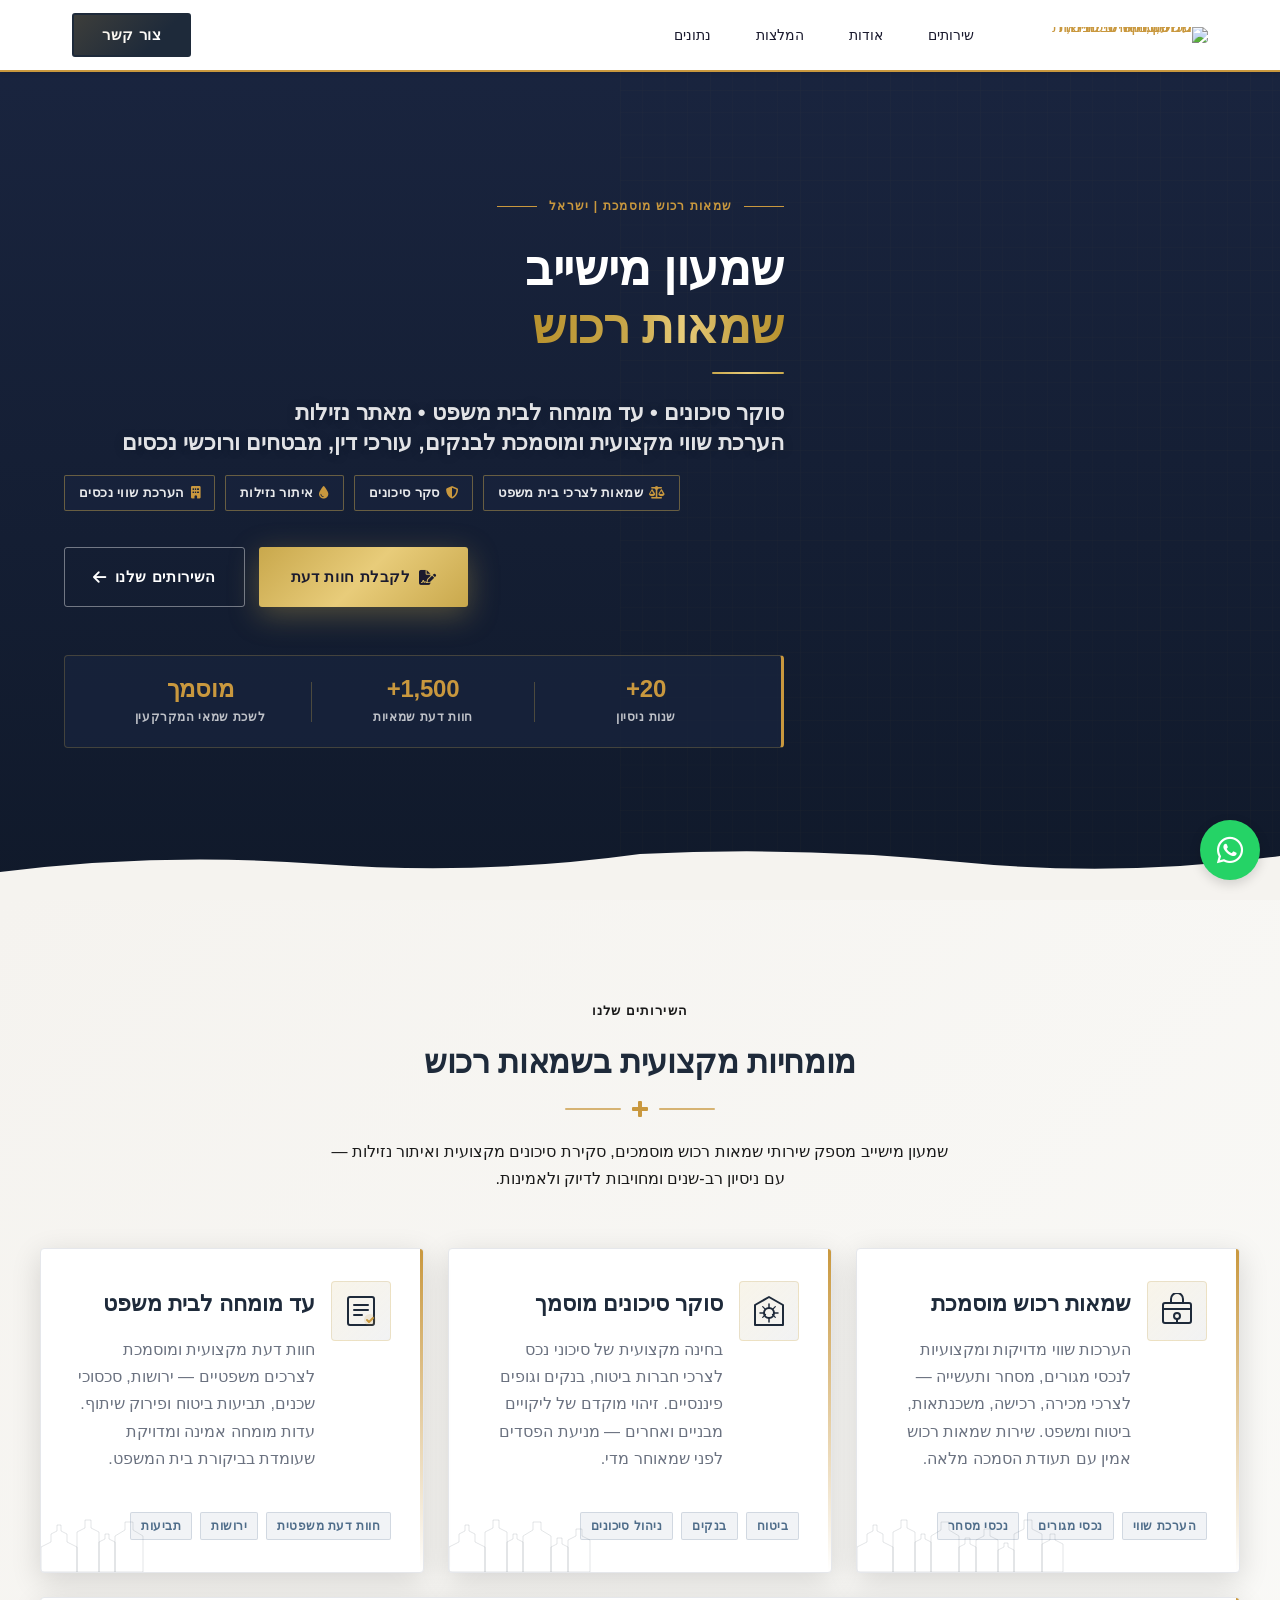
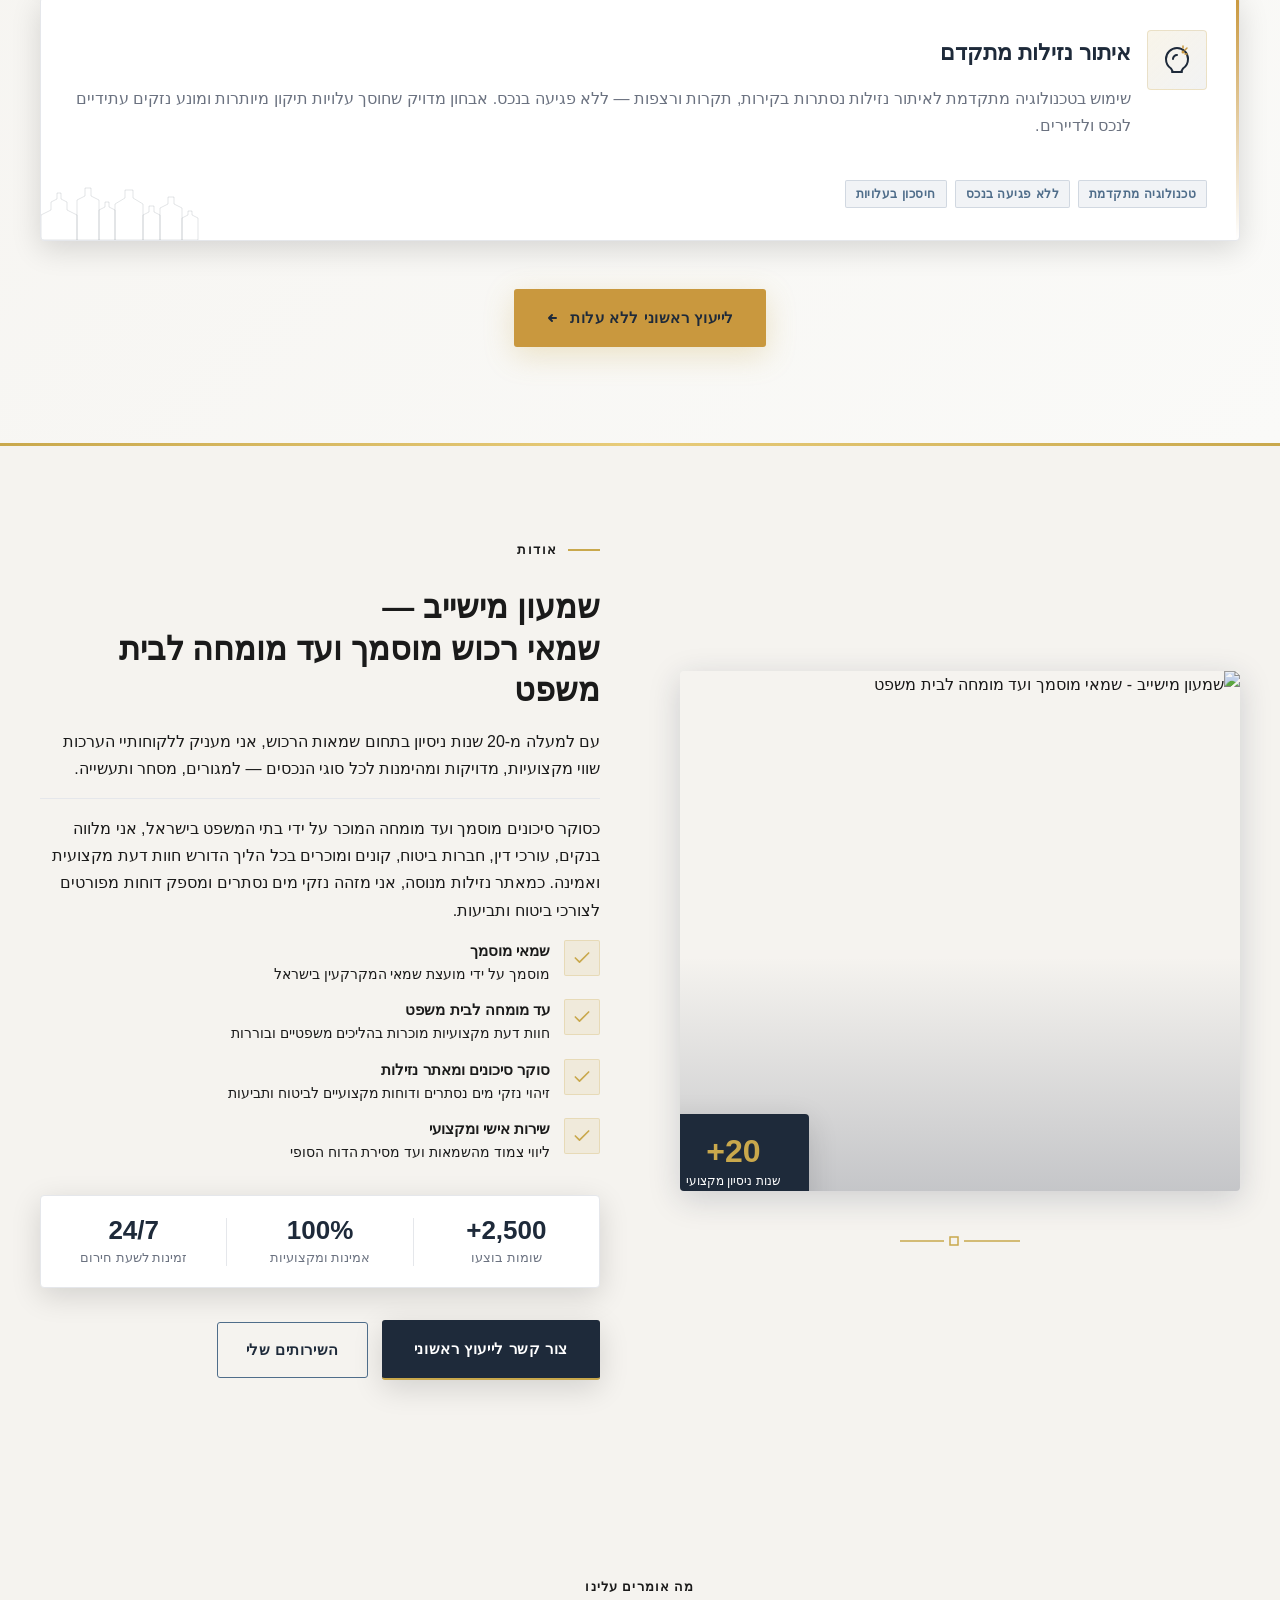
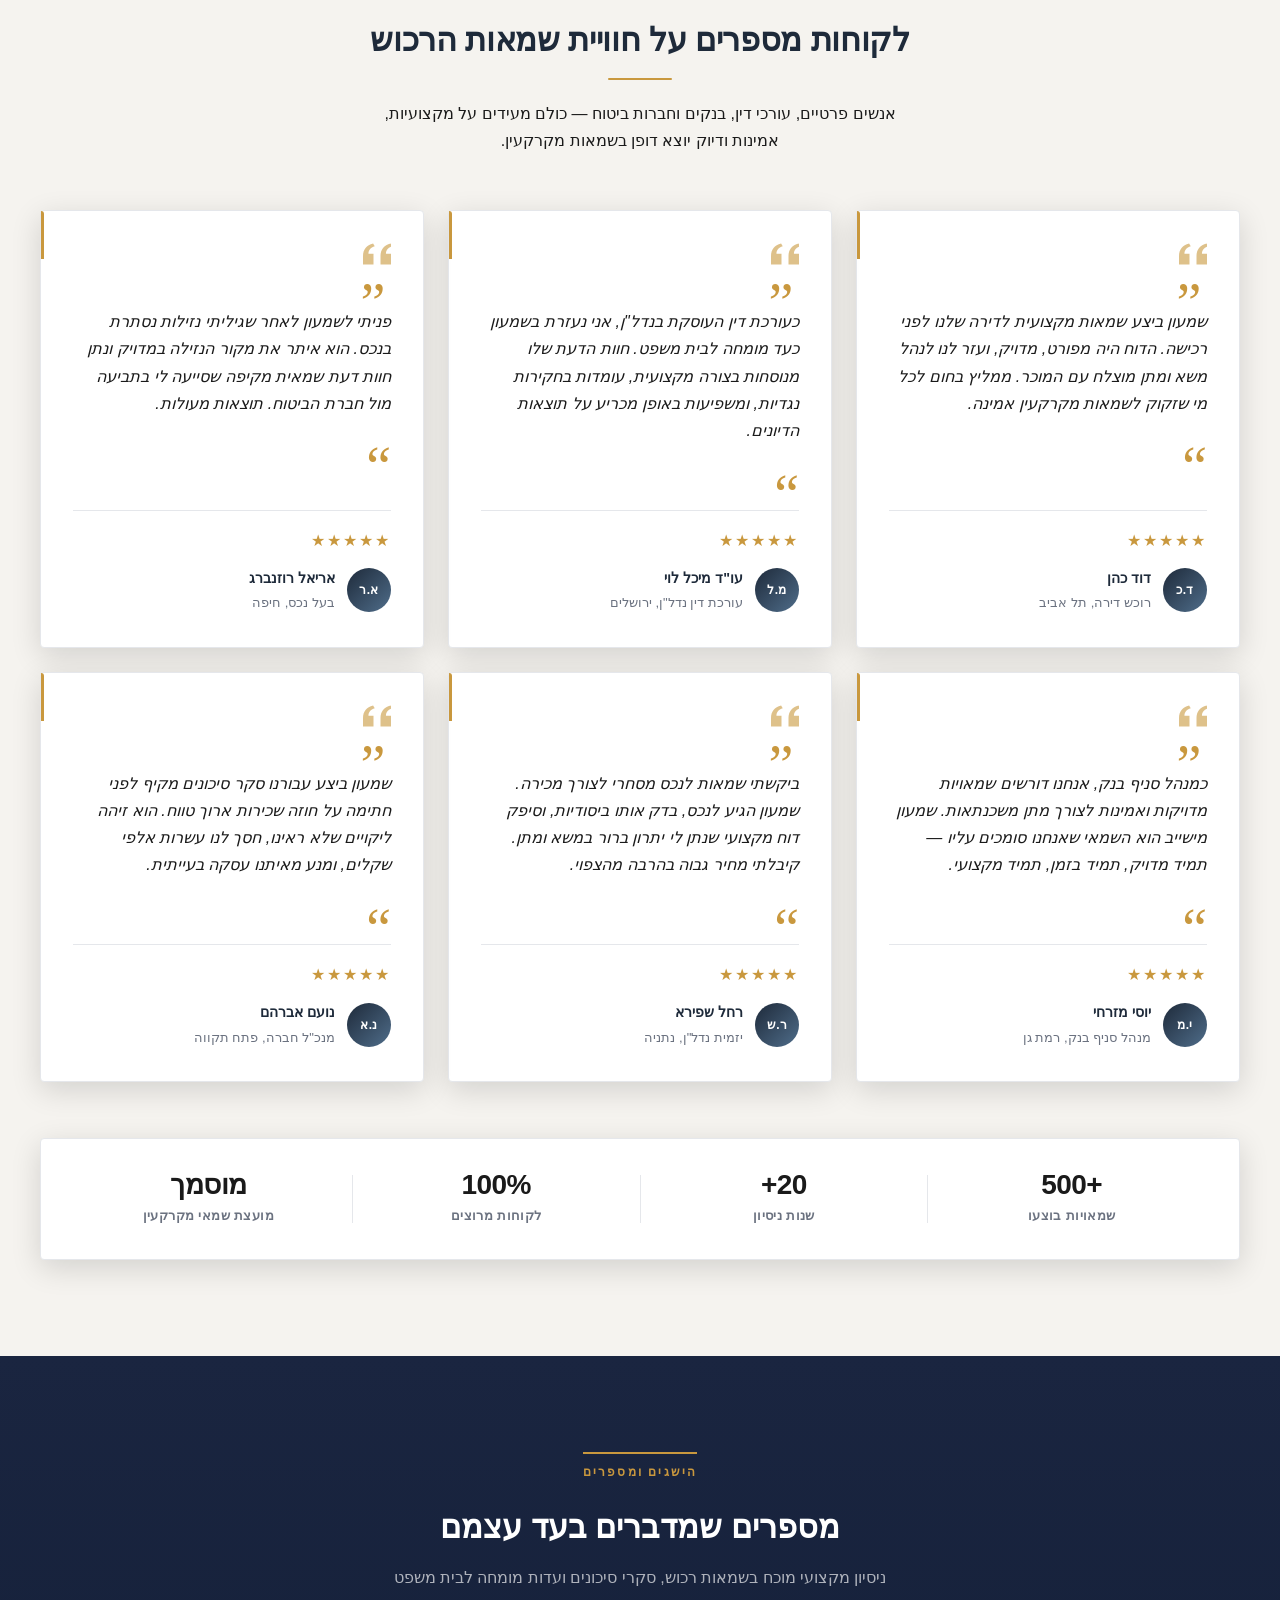
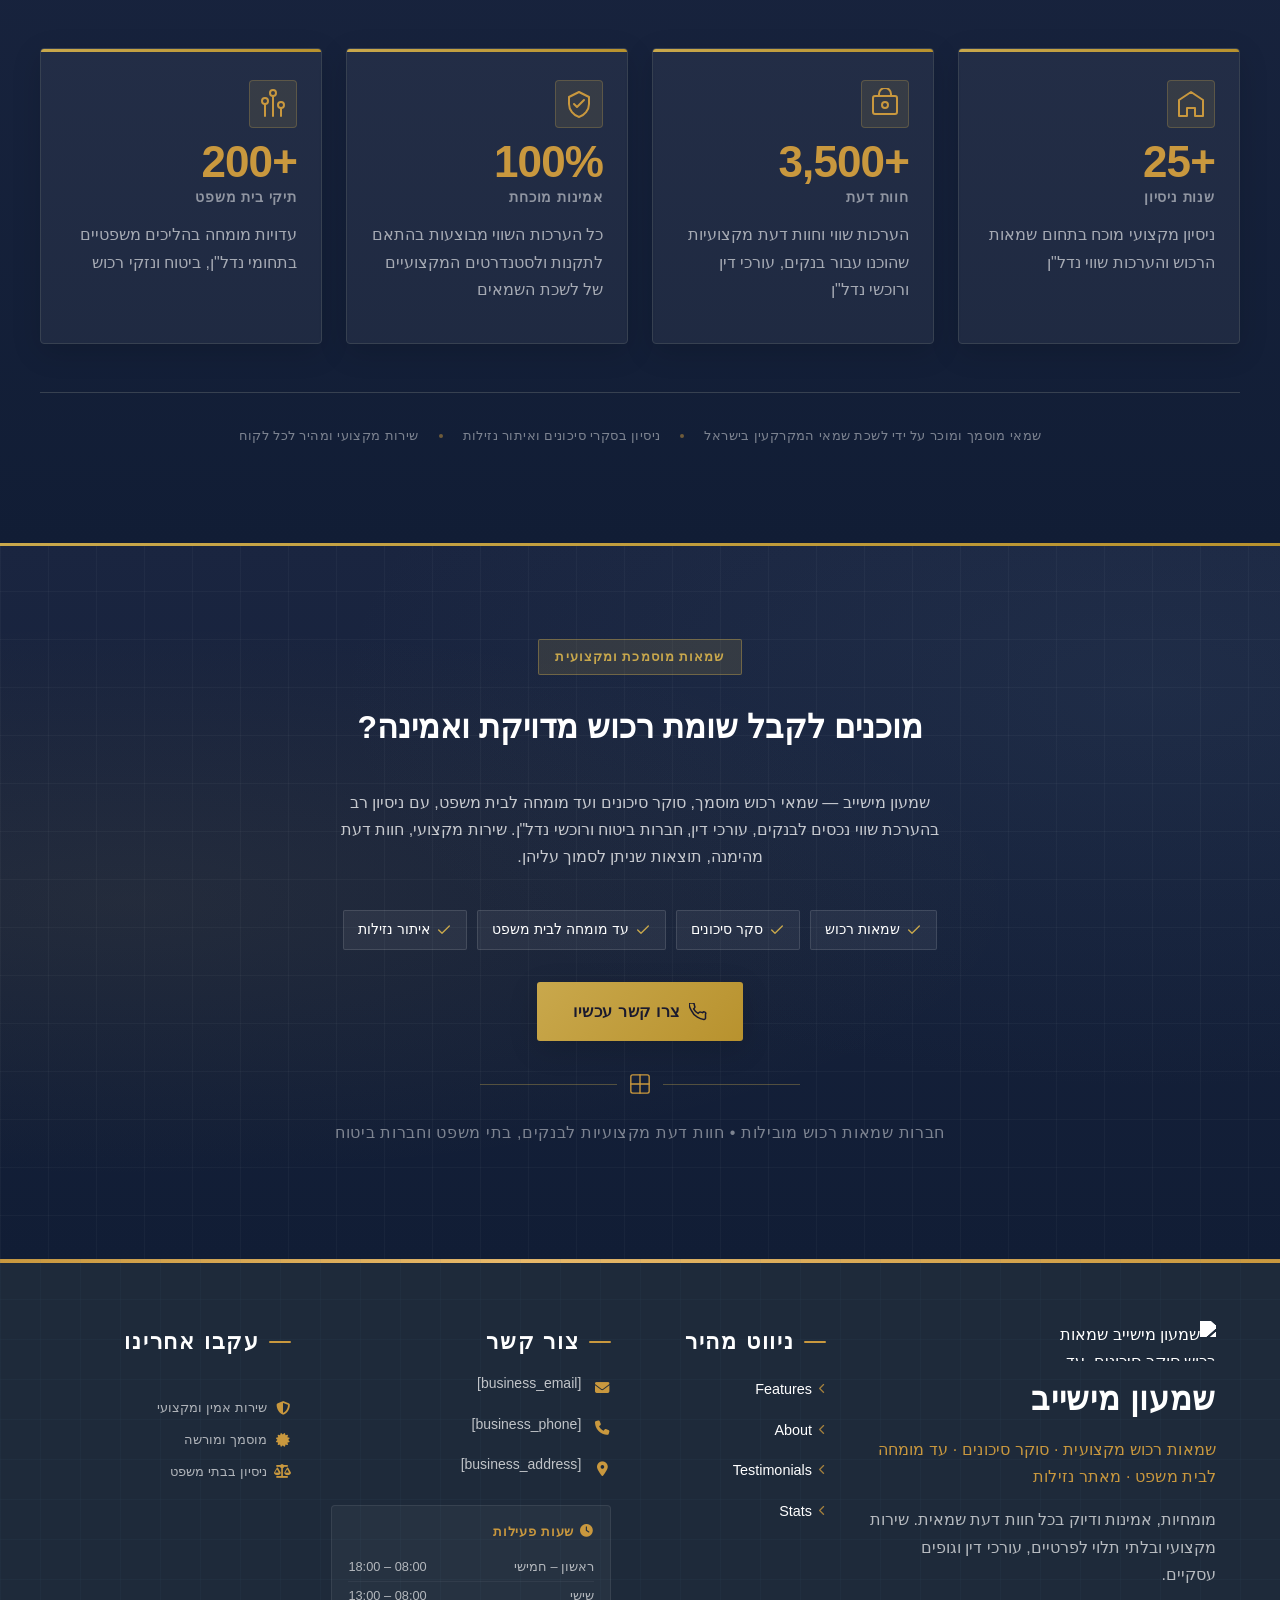
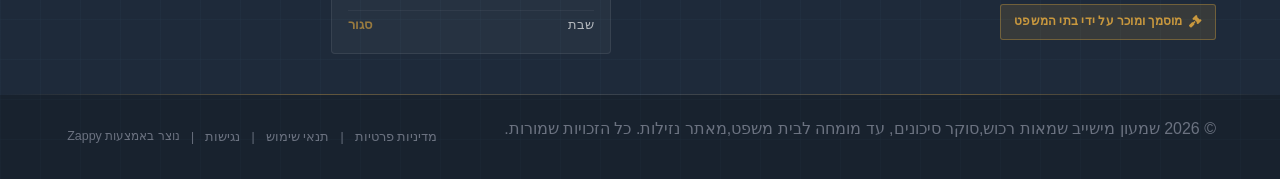
==== index.html @ c470b383 "Initial website commit" ====
<!DOCTYPE html>
<html lang="he" dir="rtl">
<head>
    <meta charset="UTF-8">
    <meta name="viewport" content="width=device-width, initial-scale=1.0">
    <meta name="robots" content="index, follow">
    <title>real estate appraisal companies — שמעון מישייב שמאות רכוש,סו</title>
    <meta name="description" content="A real estate property appraisal business offering professional property valuation services. The business focuses on providing accurate and reliable property as">
    <meta name="keywords" content="real estate appraisal companies, Real Estate Appraisal, real estate appraisal, real estate appraisal cost">
    
    <!-- Favicons -->
    <link rel="icon" type="image/x-icon" href="/assets/favicon.ico">
    <link rel="icon" type="image/png" sizes="16x16" href="/assets/favicon-16x16.png">
    <link rel="icon" type="image/png" sizes="32x32" href="/assets/favicon-32x32.png">
    <link rel="icon" type="image/png" sizes="48x48" href="/assets/favicon-48x48.png">
    <link rel="icon" type="image/png" sizes="192x192" href="/assets/favicon-192x192.png">
    <link rel="icon" type="image/png" sizes="512x512" href="/assets/favicon-512x512.png">
    <link rel="apple-touch-icon" href="/assets/apple-touch-icon.png">
    <!-- Zappy Analytics -->
<script>
(function() {
  'use strict';
  
  // Configuration
  var config = {
    websiteId: '9ea5f652-8d16-4b52-823f-4fe49ee93a2d',
    apiUrl: 'https://api.zappy5.com/api/analytics/track',
    sessionDuration: 30 * 60 * 1000, // 30 minutes
    visitorDuration: 30 * 24 * 60 * 60 * 1000, // 30 days
    trackPageViews: true,
    trackClicks: true,
    trackFormSubmissions: true
  };
  
  // Generate or retrieve persistent visitor ID (30 days)
  function getVisitorId() {
    var visitorKey = 'zappy_visitor_' + config.websiteId;
    var visitor = null;
    
    try {
      visitor = localStorage.getItem(visitorKey);
      if (visitor) {
        var visitorData = JSON.parse(visitor);
        var now = Date.now();
        
        // Check if visitor ID is still valid (30 days)
        if (now - visitorData.created < config.visitorDuration) {
          // Update last seen timestamp
          visitorData.lastSeen = now;
          localStorage.setItem(visitorKey, JSON.stringify(visitorData));
          return visitorData.id;
        }
      }
    } catch (e) {
      console.warn('Zappy Analytics: LocalStorage not available');
    }
    
    // Generate new visitor ID
    var newVisitorId = 'zv_' + Date.now() + '_' + Math.random().toString(36).substr(2, 9);
    
    try {
      localStorage.setItem(visitorKey, JSON.stringify({
        id: newVisitorId,
        created: Date.now(),
        lastSeen: Date.now()
      }));
    } catch (e) {
      // Continue without local storage
    }
    
    return newVisitorId;
  }
  
  // Generate or retrieve session ID (30 minutes)
  function getSessionId() {
    var sessionKey = 'zappy_session_' + config.websiteId;
    var session = null;
    
    try {
      session = sessionStorage.getItem(sessionKey);
      if (session) {
        var sessionData = JSON.parse(session);
        var now = Date.now();
        
        // Check if session is still valid
        if (now - sessionData.timestamp < config.sessionDuration) {
          // Update timestamp
          sessionData.timestamp = now;
          sessionStorage.setItem(sessionKey, JSON.stringify(sessionData));
          return sessionData.id;
        }
      }
    } catch (e) {
      console.warn('Zappy Analytics: SessionStorage not available');
    }
    
    // Generate new session ID
    var newSessionId = 'zs_' + Date.now() + '_' + Math.random().toString(36).substr(2, 9);
    
    try {
      sessionStorage.setItem(sessionKey, JSON.stringify({
        id: newSessionId,
        timestamp: Date.now()
      }));
    } catch (e) {
      // Continue without session storage
    }
    
    return newSessionId;
  }
  
  var visitorId = getVisitorId();
  var sessionId = getSessionId();
  
  // Track an event
  function trackEvent(eventType, data) {
    data = data || {};
    
    var eventData = {
      website_id: config.websiteId,
      event_type: eventType,
      page_path: window.location.pathname,
      referrer: document.referrer || 'direct',
      visitor_id: visitorId,
      session_id: sessionId,
      metadata: data
    };
    
    // Use sendBeacon if available (better for page unload events)
    if (navigator.sendBeacon) {
      var blob = new Blob([JSON.stringify(eventData)], { type: 'application/json' });
      navigator.sendBeacon(config.apiUrl, blob);
    } else {
      // Fallback to fetch
      fetch(config.apiUrl, {
        method: 'POST',
        headers: {
          'Content-Type': 'application/json'
        },
        body: JSON.stringify(eventData),
        keepalive: true
      }).catch(function(error) {
        console.warn('Zappy Analytics: Failed to track event', error);
      });
    }
  }
  
  // Track page view
  if (config.trackPageViews) {
    trackEvent('pageview', {
      title: document.title,
      url: window.location.href
    });
  }
  
  // Track clicks on important elements
  if (config.trackClicks) {
    document.addEventListener('click', function(e) {
      var target = e.target;
      
      // Track button clicks (counted as actions)
      if (target.tagName === 'BUTTON' || target.closest('button')) {
        var button = target.tagName === 'BUTTON' ? target : target.closest('button');
        trackEvent('click', {
          element: 'button',
          text: button.textContent.trim().substring(0, 100),
          id: button.id || null,
          class: button.className || null
        });
      }
      
      // Track link clicks (navigation - not counted as actions)
      else if (target.tagName === 'A' || target.closest('a')) {
        var link = target.tagName === 'A' ? target : target.closest('a');
        trackEvent('navigation', {
          element: 'link',
          text: link.textContent.trim().substring(0, 100),
          href: link.href,
          external: link.hostname !== window.location.hostname
        });
      }
    }, true);
  }
  
  // Track form submissions
  if (config.trackFormSubmissions) {
    document.addEventListener('submit', function(e) {
      var form = e.target;
      
      trackEvent('form_submit', {
        form_id: form.id || null,
        form_name: form.name || null,
        form_action: form.action || null,
        form_method: form.method || 'GET'
      });
    }, true);
  }
  
  // Track time on page (send on page unload)
  var pageLoadTime = Date.now();
  
  window.addEventListener('beforeunload', function() {
    var timeOnPage = Math.floor((Date.now() - pageLoadTime) / 1000); // in seconds
    
    trackEvent('page_unload', {
      time_on_page: timeOnPage,
      page_path: window.location.pathname
    });
  });
  
  // Expose tracking function globally for custom events
  window.zappyAnalytics = {
    track: trackEvent,
    getVisitorId: function() { return visitorId; },
    getSessionId: function() { return sessionId; }
  };
  
})();
</script>
<!-- End Zappy Analytics -->
    <meta property="og:title" content="real estate appraisal companies — שמעון מישייב שמאות רכוש,סו">
    <meta property="og:description" content="A real estate property appraisal business offering professional property valuation services. The business focuses on providing accurate and reliable property as">
    <meta name="twitter:card" content="summary_large_image">
    <meta name="twitter:title" content="real estate appraisal companies — שמעון מישייב שמאות רכוש,סו">
    <meta name="twitter:description" content="A real estate property appraisal business offering professional property valuation services. The business focuses on providing accurate and reliable property as">
    <meta property="og:type" content="website">
  <meta property="og:locale" content="he_IL">
  
  
  
  
  
  <link rel="stylesheet" href="https://cdnjs.cloudflare.com/ajax/libs/font-awesome/6.4.0/css/all.min.css">
  <style>
    .skip-link { position: absolute; top: 0; left: 0; transform: translateY(-200%); padding: 12px 18px; background: var(--bg-dark, #1a1a1a); color: var(--text-light, #fff); font-weight: 600; border-radius: 0 0 8px 0; z-index: 10000; }
    .skip-link:focus { transform: none; outline: 2px solid var(--ring, #fff); outline-offset: 2px; }
    :focus-visible { outline: 2px solid var(--ring, currentColor); outline-offset: 3px; }
  </style>


  
    <!-- Favicons -->
    <link rel="icon" type="image/x-icon" href="/assets/favicon.ico">
    <link rel="icon" type="image/png" sizes="16x16" href="/assets/favicon-16x16.png">
    <link rel="icon" type="image/png" sizes="32x32" href="/assets/favicon-32x32.png">
    <link rel="icon" type="image/png" sizes="48x48" href="/assets/favicon-48x48.png">
    <link rel="icon" type="image/png" sizes="192x192" href="/assets/favicon-192x192.png">
    <link rel="icon" type="image/png" sizes="512x512" href="/assets/favicon-512x512.png">
    <link rel="apple-touch-icon" href="/assets/apple-touch-icon.png">
    <!-- Cookie Consent -->
    <link rel="stylesheet" href="https://cdn.jsdelivr.net/npm/vanilla-cookieconsent@3/dist/cookieconsent.css">
    <script src="https://cdn.jsdelivr.net/npm/vanilla-cookieconsent@3/dist/cookieconsent.umd.js"></script>
    <!-- Mickidum Accessibility Toolbar -->
    <script src="https://cdn.jsdelivr.net/gh/mickidum/acc_toolbar/acctoolbar/acctoolbar.min.js"></script>
    <link rel="stylesheet" href="/styles.css">
    <script>window.ZAPPY_WEBSITE_ID = "9ea5f652-8d16-4b52-823f-4fe49ee93a2d"; window.ZAPPY_API_BASE = "https://api.zappy5.com";</script>

    <style id="zappy-dropdown-submenu-styles">
      /* ========== DESKTOP DROPDOWN SUBMENU STYLES ========== */
      /* Base styles for dropdown submenus - parent must be positioned */
      .nav-menu li:has(.sub-menu), nav li:has(.sub-menu), .navbar li:has(.sub-menu), #navMenu li:has(.sub-menu) { position: relative; }
      /* Submenu base - hidden by default */
      .nav-menu .sub-menu, nav .sub-menu, .navbar .sub-menu, #navMenu .sub-menu { display: block !important; position: absolute !important; top: 100%; left: 0; min-width: 220px; background: white; border-radius: 8px; box-shadow: 0 8px 25px rgba(0,0,0,0.15); padding: 8px 0; opacity: 0; visibility: hidden; transform: translateY(10px); transition: all 0.3s ease; z-index: 1000; list-style: none; pointer-events: none; }
      /* CRITICAL: Desktop hover styles to show dropdown */
      .nav-menu li:hover > .sub-menu, nav li:hover > .sub-menu, .navbar li:hover > .sub-menu, #navMenu li:hover > .sub-menu { opacity: 1 !important; visibility: visible !important; transform: translateY(0) !important; pointer-events: auto !important; }
      /* Submenu item styling */
      .sub-menu li { list-style: none; margin: 0; padding: 0; }
      .sub-menu a { display: block !important; padding: 10px 16px !important; color: var(--text-dark, #333) !important; font-weight: 500; text-decoration: none; white-space: nowrap; transition: background-color 0.2s; }
      .sub-menu .zappy-nav-child > a { padding-left: 28px !important; font-size: 0.9em !important; opacity: 0.85 !important; }
      [dir="rtl"] .sub-menu .zappy-nav-child > a, html[lang="he"] .sub-menu .zappy-nav-child > a, html[lang="ar"] .sub-menu .zappy-nav-child > a { padding-left: 10px !important; padding-right: 28px !important; }
      .sub-menu .zappy-nav-parent > a { font-weight: 600 !important; }
      .sub-menu a:hover { background-color: #f5f5f5; }
      /* RTL (Hebrew/Arabic) dropdown positioning */
      [dir="rtl"] .nav-menu .sub-menu, [dir="rtl"] nav .sub-menu, [dir="rtl"] .navbar .sub-menu, html[lang="he"] .nav-menu .sub-menu, html[lang="he"] nav .sub-menu, html[lang="he"] .navbar .sub-menu, html[lang="ar"] .nav-menu .sub-menu, html[lang="ar"] nav .sub-menu, html[lang="ar"] .navbar .sub-menu { left: auto !important; right: 0 !important; }
      /* Hide empty dropdown menus (exclude catalog sub-menus that use <a> children instead of <li>) */
      .sub-menu:empty, .sub-menu:not(:has(li:not(.zappy-hidden-menu-item))):not(:has(> a)), .sub-menu:not(:has(li)):not(:has(> a)) { display: none !important; opacity: 0 !important; visibility: hidden !important; pointer-events: none !important; }
      /* Desktop: show submenu on Menu Group hover */
      li:has(.menu-group-title):hover > .sub-menu { opacity: 1 !important; visibility: visible !important; transform: translateY(0) !important; pointer-events: auto !important; }
      /* Menu Group title styling */
      .nav-menu > li > .menu-group-title, #navMenu > li > .menu-group-title { display: inline-block; padding: 0.5rem 1rem; cursor: default; user-select: none; }
      
      /* ========== MOBILE SUBMENU STYLES ========== */
      @media (max-width: 768px) {
        .nav-menu .sub-menu, nav .sub-menu, .navbar .sub-menu, #navMenu .sub-menu { position: static !important; transform: none !important; box-shadow: none !important; background: transparent !important; max-height: 0; overflow: hidden; opacity: 0; visibility: hidden; transition: max-height 0.3s ease, opacity 0.3s ease; padding: 0 !important; border-radius: 0 !important; }
        .navbar .sub-menu.mobile-expanded, .nav-menu .sub-menu.mobile-expanded, #navMenu .sub-menu.mobile-expanded { max-height: none !important; overflow-y: visible !important; opacity: 1 !important; visibility: visible !important; padding: 8px 0 8px 16px !important; }
        [dir="rtl"] .sub-menu.mobile-expanded, html[lang="he"] .sub-menu.mobile-expanded { padding: 8px 16px 8px 0 !important; }
        /* Disable hover behavior on mobile */
        .nav-menu li:hover > .sub-menu, nav li:hover > .sub-menu, .navbar li:hover > .sub-menu, #navMenu li:hover > .sub-menu { opacity: 0; visibility: hidden; pointer-events: none; }
        .nav-menu li > .sub-menu.mobile-expanded, nav li > .sub-menu.mobile-expanded, .navbar li > .sub-menu.mobile-expanded, #navMenu li > .sub-menu.mobile-expanded { opacity: 1 !important; visibility: visible !important; pointer-events: auto !important; }
        .nav-menu li:has(.sub-menu), nav li:has(.sub-menu), .navbar li:has(.sub-menu), #navMenu li:has(.sub-menu) { display: flex !important; flex-wrap: wrap !important; align-items: center !important; position: relative !important; min-height: 44px !important; }
        .nav-menu li:has(.sub-menu) > a, nav li:has(.sub-menu) > a, .navbar li:has(.sub-menu) > a, #navMenu li:has(.sub-menu) > a { flex: 1 !important; min-width: 0 !important; }
        .nav-menu li:has(.sub-menu) > .menu-group-title, nav li:has(.sub-menu) > .menu-group-title, .navbar li:has(.sub-menu) > .menu-group-title, #navMenu li:has(.sub-menu) > .menu-group-title { flex: 1 !important; min-width: 0 !important; padding: 0 !important; line-height: inherit !important; }
        .nav-menu li:has(.sub-menu) > .sub-menu, nav li:has(.sub-menu) > .sub-menu, .navbar li:has(.sub-menu) > .sub-menu, #navMenu li:has(.sub-menu) > .sub-menu { flex-basis: 100% !important; width: 100% !important; }
        .nav-menu li:has(.sub-menu) > a [class*="chevron"], .nav-menu li:has(.sub-menu) > a [class*="arrow"], .nav-menu li:has(.sub-menu) > a .fa-chevron-down, .nav-menu li:has(.sub-menu) > a .fa-angle-down, nav li:has(.sub-menu) > a [class*="chevron"], nav li:has(.sub-menu) > a [class*="arrow"], #navMenu li:has(.sub-menu) > a [class*="chevron"], #navMenu li:has(.sub-menu) > a [class*="arrow"] { display: none !important; visibility: hidden !important; }
        .mobile-submenu-toggle { display: flex !important; align-items: center !important; justify-content: center !important; width: 44px !important; height: auto !important; background: transparent !important; border: none !important; cursor: pointer !important; color: var(--text-dark) !important; position: static !important; flex-shrink: 0 !important; align-self: stretch !important; z-index: 2 !important; padding: 0 !important; margin: 0 !important; }
        .mobile-submenu-toggle::after { content: '' !important; width: 0 !important; height: 0 !important; border-left: 6px solid transparent !important; border-right: 6px solid transparent !important; border-top: 7px solid currentColor !important; transition: transform 0.3s ease !important; }
        .mobile-submenu-toggle.expanded::after { transform: rotate(180deg) !important; }
        .sub-menu a { padding: 10px 0 !important; display: block !important; color: var(--text-dark) !important; white-space: normal !important; }
        .sub-menu .zappy-nav-child > a { padding-left: 28px !important; font-size: 0.9em !important; opacity: 0.85 !important; }
        [dir="rtl"] .sub-menu .zappy-nav-child > a, html[lang="he"] .sub-menu .zappy-nav-child > a, html[lang="ar"] .sub-menu .zappy-nav-child > a { padding-left: 0 !important; padding-right: 28px !important; }
        .sub-menu .zappy-nav-parent > a { font-weight: 600 !important; }
        .nav-menu.active, #navMenu.active { max-width: 100vw !important; overflow-x: hidden !important; box-sizing: border-box !important; }
        .navbar .sub-menu li a, nav.navbar .sub-menu li a, .zappy-products-dropdown .sub-menu a { color: var(--text-dark) !important; }
      }
      @media (min-width: 769px) { .mobile-submenu-toggle { display: none !important; } }
    </style>

    <style id="zappy-widget-visibility">
      html[dir="rtl"] .whatsapp-float { right: 20px !important; left: auto !important; }
      html[dir="ltr"] .whatsapp-float, html:not([dir]) .whatsapp-float { left: 20px !important; right: auto !important; }
      html[dir="rtl"] #mic-access-tool-general-button, html[dir="rtl"] .mic-access-tool-general-button,
      html[dir="rtl"] #mic-init-access-tool .mic-access-tool-general-button,
      html[dir="rtl"] #mic-init-access-tool #mic-access-tool-general-button,
      html[dir="rtl"] ._access-icon { left: 20px !important; right: auto !important; }
      html[dir="ltr"] #mic-access-tool-general-button, html[dir="ltr"] .mic-access-tool-general-button,
      html[dir="ltr"] #mic-init-access-tool .mic-access-tool-general-button,
      html[dir="ltr"] #mic-init-access-tool #mic-access-tool-general-button,
      html[dir="ltr"] ._access-icon,
      html:not([dir]) #mic-access-tool-general-button, html:not([dir]) .mic-access-tool-general-button,
      html:not([dir]) #mic-init-access-tool .mic-access-tool-general-button,
      html:not([dir]) #mic-init-access-tool #mic-access-tool-general-button,
      html:not([dir]) ._access-icon { right: 20px !important; left: auto !important; }
      @media (max-width: 768px) { .whatsapp-float { display: flex !important; } }
      @media (min-width: 769px) { .whatsapp-float { display: flex !important; } }
      @media (max-width: 768px) {
        #mic-access-tool-general-button, .mic-access-tool-general-button,
        #mic-init-access-tool .mic-access-tool-general-button, #mic-init-access-tool #mic-access-tool-general-button,
        ._access-icon { display: flex !important; visibility: visible !important; opacity: 1 !important; pointer-events: auto !important; }
        #mic-access-tool-box.opened-mic-access-tool, .mic-access-tool-box.opened-mic-access-tool,
        #mic-init-access-tool #mic-access-tool-box.opened-mic-access-tool {
          visibility: visible !important; opacity: 1 !important; pointer-events: auto !important;
        }
      }
      @media (min-width: 769px) {
        #mic-access-tool-general-button, .mic-access-tool-general-button,
        #mic-init-access-tool .mic-access-tool-general-button, #mic-init-access-tool #mic-access-tool-general-button,
        ._access-icon { display: flex !important; visibility: visible !important; opacity: 1 !important; pointer-events: auto !important; }
        #mic-access-tool-box.opened-mic-access-tool, .mic-access-tool-box.opened-mic-access-tool,
        #mic-init-access-tool #mic-access-tool-box.opened-mic-access-tool {
          visibility: visible !important; opacity: 1 !important; pointer-events: auto !important;
        }
      }
    </style>
</head>
<body>
<a class="skip-link" href="#main">דלג לתוכן הראשי</a>
  <nav class="navbar" dir="rtl">
  <button class="mobile-toggle" id="mobileToggle" aria-label="Menu">
    <svg class="hamburger-icon" width="24" height="24" viewBox="0 0 24 24" fill="none">
      <path d="M3 12h18M3 6h18M3 18h18" stroke="currentColor" stroke-width="2" stroke-linecap="round"></path>
    </svg>
    <svg class="close-icon" width="24" height="24" viewBox="0 0 24 24" fill="none" style="display: none;">
      <path d="M18 6L6 18M6 6l12 12" stroke="currentColor" stroke-width="2" stroke-linecap="round"></path>
    </svg>
  </button>

  <button class="phone-header-btn" data-phone="[business_phone]" aria-label="Call">
    <svg width="20" height="20" viewBox="0 0 24 24" fill="currentColor">
      <path d="M22 16.92v3a2 2 0 0 1-2.18 2 19.79 19.79 0 0 1-8.63-3.07 19.5 19.5 0 0 1-6-6 19.79 19.79 0 0 1-3.07-8.67A2 2 0 0 1 4.11 2h3a2 2 0 0 1 2 1.72 12.84 12.84 0 0 0 .7 2.81 2 2 0 0 1-.45 2.11L8.09 9.91a16 16 0 0 0 6 6l1.27-1.27a2 2 0 0 1 2.11-.45 12.84 12.84 0 0 0 2.81.7A2 2 0 0 1 22 16.92z"></path>
    </svg>
  </button>

  <div class="nav-container">
    <div class="nav-right-group"><div class="nav-brand">
      <a href="/" class="logo-link"><img class="logo" src="/assets/site-----image-1.webp" alt="שמעון מישייב שמאות רכוש,סוקר סיכונים, עד מומחה לבית משפט,מאתר נזילות"></a>
    </div><ul class="nav-menu" id="navMenu"><li><a href="#features">שירותים</a></li><li><a href="#about">אודות</a></li><li><a href="#testimonials">המלצות</a></li><li><a href="#stats">נתונים</a></li></ul></div>

    

    <div class="nav-cta-container">
      <a href="#cta" class="nav-cta-btn">צור קשר</a>
    </div>
  </div>
</nav>
<script>

// Navbar Mobile Menu Toggle and Contrast Fix
(function() {
  // Use 'load' event instead of 'DOMContentLoaded' to ensure we run AFTER all other scripts
  window.addEventListener('load', function() {
    
    // FIX MOBILE BUTTON CONTRAST
    // Detect navbar background color and apply contrasting color to mobile buttons
    const navbar = document.querySelector('.navbar, nav, header');
    if (!navbar) {
      console.log('[Navbar] Navbar element not found');
      return;
    }
    
    // DECLARE VARIABLES EARLY to avoid Temporal Dead Zone errors
    // These are used in multiple places below
    let mobileToggle = document.getElementById('mobileToggle') ||
                       document.querySelector('.mobile-toggle') ||
                       document.querySelector('.hamburger') ||
                       document.querySelector('.hamburger-menu') ||
                       document.querySelector('.menu-toggle') ||
                       document.querySelector('.burger-menu') ||
                       document.querySelector('[aria-label="Menu"]') ||
                       document.querySelector('[aria-label="תפריט"]');
    
    const phoneBtn = document.querySelector('.phone-header-btn');
    
    const computedStyle = window.getComputedStyle(navbar);
    let bgColor = computedStyle.backgroundColor;
    
    console.log('[Navbar] Initial navbar background:', bgColor);
    
    // Check if background is transparent or rgba with 0 alpha
    const isTransparent = bgColor === 'transparent' || 
                         bgColor === 'rgba(0, 0, 0, 0)' ||
                         (bgColor.startsWith('rgba') && bgColor.includes(', 0)'));
    
    if (isTransparent) {
      // Check for background-image or gradient
      const bgImage = computedStyle.backgroundImage;
      if (bgImage && bgImage !== 'none') {
        console.log('[Navbar] Navbar has background image/gradient, using dark text');
        bgColor = 'rgb(240, 240, 240)'; // Assume light background
      } else {
        // Transparent navbar - check body background
        const bodyBg = window.getComputedStyle(document.body).backgroundColor;
        console.log('[Navbar] Navbar transparent, using body background:', bodyBg);
        bgColor = bodyBg;
      }
    }
    
    // Calculate luminance to determine if background is light or dark
    const rgb = bgColor.match(/\d+/g);
    if (rgb && rgb.length >= 3) {
      const r = parseInt(rgb[0]);
      const g = parseInt(rgb[1]);
      const b = parseInt(rgb[2]);
      const luminance = (0.299 * r + 0.587 * g + 0.114 * b) / 255;
      
      // Mobile button colors are set by Claude's AI-generated CSS (same as .nav-menu a)
      // No dynamic color overrides needed - colors come from the generated navbar CSS
      console.log('[Navbar] Mobile button colors preserved from Claude CSS (luminance:', luminance.toFixed(2) + ')');
      
      // FIX ICON SIZES - Ensure SVGs are properly sized and visible
      // INJECT CRITICAL CSS TO OVERRIDE ANY CONFLICTING RULES
      const criticalCSS = document.createElement('style');
      criticalCSS.id = 'zappy-mobile-nav-fix';
      const htmlLang = document.documentElement.lang || 'en';
      const htmlDir = document.documentElement.dir || 'ltr';
      // Check both dir attribute AND lang for RTL detection
      // dir="rtl" is the most reliable indicator
      const isRTL = htmlDir === 'rtl' || htmlLang === 'he' || htmlLang === 'ar';
      
      criticalCSS.textContent = `
        /* Hide mobile buttons on desktop, show only on mobile */
        @media (min-width: 769px) {
          .mobile-toggle,
          .phone-header-btn {
            display: none !important;
          }
        }
        
        /* Show and position mobile buttons correctly on mobile */
        @media (max-width: 768px) {
          .navbar,
          nav.navbar {
            min-height: 70px !important;
          }

          .mobile-toggle,
          .phone-header-btn {
            position: absolute !important;
            top: 0 !important;
            bottom: 0 !important;
            margin-top: auto !important;
            margin-bottom: auto !important;
            transform: none !important;
            z-index: 1001 !important;
            display: flex !important;
            align-items: center !important;
            justify-content: center !important;
            width: 36px !important;
            height: 36px !important;
            border-radius: 50% !important;
            border: none !important;
            cursor: pointer !important;
            padding: 6px !important;
            background: none !important;
            color: var(--nav-text, var(--text-dark)) !important;
            touch-action: manipulation !important;
            -webkit-tap-highlight-color: transparent !important;
          }

          html[data-zappy-site-type="ecommerce"] .phone-header-btn,
          body[data-zappy-site-type="ecommerce"] .phone-header-btn,
          html[data-zappy-site-type="ecommerce"] header .phone-header-btn,
          html[data-zappy-site-type="ecommerce"] nav .phone-header-btn {
            display: none !important;
            visibility: hidden !important;
            width: 0 !important;
            height: 0 !important;
            min-width: 0 !important;
            overflow: hidden !important;
          }
          
          /* LTR positioning (default): hamburger LEFT, phone RIGHT */
          html:not([dir="rtl"]):not([lang="he"]):not([lang="ar"]) .mobile-toggle,
          html[dir="ltr"] .mobile-toggle {
            left: 12px !important;
            right: auto !important;
          }
          html:not([dir="rtl"]):not([lang="he"]):not([lang="ar"]) .phone-header-btn,
          html[dir="ltr"] .phone-header-btn {
            right: 12px !important;
            left: auto !important;
          }
          
          /* RTL positioning: hamburger RIGHT, phone LEFT */
          html[dir="rtl"] .mobile-toggle,
          html[lang="he"] .mobile-toggle,
          html[lang="ar"] .mobile-toggle {
            right: 12px !important;
            left: auto !important;
          }
          html[dir="rtl"] .phone-header-btn,
          html[lang="he"] .phone-header-btn,
          html[lang="ar"] .phone-header-btn {
            left: 12px !important;
            right: auto !important;
          }
          
          /* CRITICAL: Ensure nav-container has min-height on mobile */
          /* All children are positioned absolutely/fixed on mobile, so height:auto collapses to 0 */
          .nav-container {
            min-height: 70px !important;
            position: relative !important;
          }
          
          /* Ensure SVG icons are properly sized and inherit color */
          .mobile-toggle svg,
          .phone-header-btn svg {
            width: 24px !important;
            height: 24px !important;
            /* Don't force display - let JavaScript control hamburger/close toggle */
          }
          
          /* Reset nav-cta-container on mobile - remove desktop box-shadow/padding */
          /* that creates a visible ghost box when CTA button is hidden */
          .nav-cta-container {
            box-shadow: none !important;
            padding: 0 !important;
          }
          
          /* Hide nav-cta-container entirely on mobile when there's no lang-switcher */
          /* (only the CTA button is inside, and it's hidden on mobile) */
          .nav-cta-container:not(:has(.lang-switcher)) {
            display: none !important;
          }
          
          /* CRITICAL: Prevent hero image fade gradient from bleeding over headline text */
          /* The .image-fade-gradient has bottom: -30px (extends below parent) */
          /* On mobile stacked layout, this overlaps the h1 text below the image */
          .hero-image-column {
            overflow: hidden !important;
          }
          .image-fade-gradient {
            bottom: 0 !important;
          }
          
          /* Hide desktop language switcher on mobile - hamburger menu handles it */
          /* High specificity to override stored CSS */
          .lang-switcher,
          .nav-cta-container .lang-switcher,
          .nav-container .lang-switcher,
          .navbar .lang-switcher,
          .navbar .nav-cta-container .lang-switcher {
            display: none !important;
          }
        }
      `;
      
      // Remove existing fix if present and inject new one
      const existing = document.getElementById('zappy-mobile-nav-fix');
      if (existing) existing.remove();
      document.head.appendChild(criticalCSS);
      
      console.log('[Navbar] Critical CSS injected for mobile nav positioning');
      
      // ONLY apply inline positioning styles on mobile viewport
      // On desktop, the CSS handles hiding these buttons with display: none
      // Inline styles were breaking desktop layout by overriding CSS
      const isMobileViewport = window.innerWidth <= 768;
      
      if (mobileToggle) {
        // Icon sizing applies to all viewports for consistency
        const hamburgerIcon = mobileToggle.querySelector('.hamburger-icon');
        const closeIcon = mobileToggle.querySelector('.close-icon');
        
        if (hamburgerIcon) {
          hamburgerIcon.style.setProperty('width', '24px', 'important');
          hamburgerIcon.style.setProperty('height', '24px', 'important');
          hamburgerIcon.style.setProperty('display', 'block', 'important'); // Show hamburger by default
        }
        if (closeIcon) {
          closeIcon.style.setProperty('width', '24px', 'important');
          closeIcon.style.setProperty('height', '24px', 'important');
          closeIcon.style.setProperty('display', 'none', 'important'); // Hide close icon by default
        }
        
        // ONLY set positioning inline styles on mobile
        if (isMobileViewport) {
          mobileToggle.style.setProperty('position', 'absolute', 'important');
          mobileToggle.style.setProperty('top', '0', 'important');
          mobileToggle.style.setProperty('bottom', '0', 'important');
          mobileToggle.style.setProperty('margin-top', 'auto', 'important');
          mobileToggle.style.setProperty('margin-bottom', 'auto', 'important');
          mobileToggle.style.setProperty('transform', 'none', 'important');
          mobileToggle.style.setProperty('z-index', '1001', 'important');
          
          // Clear any inline left/right so CSS can take over based on html[dir]
          mobileToggle.style.removeProperty('left');
          mobileToggle.style.removeProperty('right');
          
          console.log('[Navbar] Mobile toggle positioning applied (mobile viewport)');
        } else {
          // On desktop, clear any positioning styles to let CSS handle it
          mobileToggle.style.removeProperty('position');
          mobileToggle.style.removeProperty('top');
          mobileToggle.style.removeProperty('transform');
          mobileToggle.style.removeProperty('z-index');
          mobileToggle.style.removeProperty('left');
          mobileToggle.style.removeProperty('right');
          console.log('[Navbar] Desktop viewport - cleared mobile toggle inline positioning');
        }
      }
      
      if (phoneBtn) {
        // Icon sizing applies to all viewports
        const phoneIcon = phoneBtn.querySelector('svg');
        if (phoneIcon) {
          phoneIcon.style.width = '24px';
          phoneIcon.style.height = '24px';
          phoneIcon.setAttribute('width', '24');
          phoneIcon.setAttribute('height', '24');
        }
        
        // ONLY set positioning inline styles on mobile
        if (isMobileViewport) {
          phoneBtn.style.setProperty('position', 'absolute', 'important');
          phoneBtn.style.setProperty('top', '0', 'important');
          phoneBtn.style.setProperty('bottom', '0', 'important');
          phoneBtn.style.setProperty('margin-top', 'auto', 'important');
          phoneBtn.style.setProperty('margin-bottom', 'auto', 'important');
          phoneBtn.style.setProperty('transform', 'none', 'important');
          phoneBtn.style.setProperty('z-index', '1001', 'important');
          
          // Clear any inline left/right so CSS can take over based on html[dir]
          phoneBtn.style.removeProperty('left');
          phoneBtn.style.removeProperty('right');
          
          console.log('[Navbar] Phone button positioning applied (mobile viewport)');
        } else {
          // On desktop, clear any positioning styles to let CSS handle it
          phoneBtn.style.removeProperty('position');
          phoneBtn.style.removeProperty('top');
          phoneBtn.style.removeProperty('transform');
          phoneBtn.style.removeProperty('z-index');
          phoneBtn.style.removeProperty('left');
          phoneBtn.style.removeProperty('right');
          console.log('[Navbar] Desktop viewport - cleared phone button inline positioning');
        }
      }
    } else {
      console.log('[Navbar] Could not parse background color:', bgColor);
    }
    
    // MOBILE MENU TOGGLE
    // Re-query in case DOM changed (mobileToggle already declared at top of function)
    mobileToggle = document.getElementById('mobileToggle') ||
                   document.querySelector('.mobile-toggle') ||
                   document.querySelector('.hamburger') ||
                   document.querySelector('.hamburger-menu') ||
                   document.querySelector('.menu-toggle') ||
                   document.querySelector('.burger-menu') ||
                   document.querySelector('[aria-label="Menu"]') ||
                   document.querySelector('[aria-label="תפריט"]');
    
    // EXPANDED SEARCH: Find nav menu by ID or class
    const navMenu = document.getElementById('navMenu') ||
                  document.querySelector('.nav-menu') ||
                  document.querySelector('.nav-links') ||
                  document.querySelector('nav ul:not(.submenu)');
    
    if (!mobileToggle || !navMenu) {
      console.log('[Navbar] Mobile toggle or menu not found:', { toggle: !!mobileToggle, menu: !!navMenu });
      return;
    }
    
    // Ensure navMenu has ID for CSS targeting
    if (!navMenu.id) {
      navMenu.id = 'navMenu';
    }
    
    console.log('[Navbar] Initializing mobile menu...');
    
    // Remove any existing event listeners by cloning the button
    const newToggle = mobileToggle.cloneNode(true);
    mobileToggle.parentNode.replaceChild(newToggle, mobileToggle);
    
    // Toggle menu handler (shared by click and touchend)
    function handleToggle(e) {
      e.preventDefault();
      e.stopPropagation();
      
      const hamburgerIcon = newToggle.querySelector('.hamburger-icon');
      const closeIcon = newToggle.querySelector('.close-icon');
      const isActive = navMenu.classList.contains('active');
      
      if (isActive) {
        // Close menu
        navMenu.classList.remove('active');
        if (hamburgerIcon) hamburgerIcon.style.setProperty('display', 'block', 'important');
        if (closeIcon) closeIcon.style.setProperty('display', 'none', 'important');
        document.body.style.overflow = '';
        console.log('[Navbar] Menu closed');
      } else {
        // Open menu
        navMenu.classList.add('active');
        if (hamburgerIcon) hamburgerIcon.style.setProperty('display', 'none', 'important');
        if (closeIcon) closeIcon.style.setProperty('display', 'block', 'important');
        document.body.style.overflow = 'hidden';
        console.log('[Navbar] Menu opened');
      }
    }
    
    // Use click for desktop/emulation and touchend as iOS Safari fallback.
    // Prevent double-fire with a timestamp guard.
    var lastToggleTime = 0;
    function guardedToggle(e) {
      var now = Date.now();
      if (now - lastToggleTime < 300) return;
      lastToggleTime = now;
      handleToggle(e);
    }
    
    newToggle.addEventListener('click', guardedToggle);
    newToggle.addEventListener('touchend', guardedToggle);
    
    // Close menu when clicking nav links (but NOT dropdown toggles)
    const navLinks = navMenu.querySelectorAll('a');
    navLinks.forEach(function(link) {
      link.addEventListener('click', function() {
        // Don't close if it's a dropdown child (unless it's a real navigation link)
        if (this.getAttribute('href') === '#') return;
        
        const hamburgerIcon = newToggle.querySelector('.hamburger-icon');
        const closeIcon = newToggle.querySelector('.close-icon');
        
        navMenu.classList.remove('active');
        if (hamburgerIcon) hamburgerIcon.style.setProperty('display', 'block', 'important');
        if (closeIcon) closeIcon.style.setProperty('display', 'none', 'important');
        document.body.style.overflow = '';
        console.log('[Navbar] Menu closed (link clicked)');
      });
    });
    
    // DROPDOWN MENU TOGGLE (for mobile and touch devices)
    var dropdownToggles = navMenu.querySelectorAll('.dropdown-toggle');
    dropdownToggles.forEach(function(toggle) {
      toggle.addEventListener('click', function(e) {
        e.preventDefault();
        e.stopPropagation();
        var parent = this.closest('.nav-dropdown');
        if (!parent) return;
        
        // Close other open dropdowns at the same level
        var siblings = parent.parentNode.querySelectorAll('.nav-dropdown.open');
        siblings.forEach(function(sib) {
          if (sib !== parent) sib.classList.remove('open');
        });
        
        parent.classList.toggle('open');
        console.log('[Navbar] Dropdown toggled:', parent.classList.contains('open') ? 'open' : 'closed');
      });
    });
    
    // Close dropdowns when clicking outside
    document.addEventListener('click', function(e) {
      if (!e.target.closest('.nav-dropdown')) {
        var openDropdowns = document.querySelectorAll('.nav-dropdown.open');
        openDropdowns.forEach(function(dd) { dd.classList.remove('open'); });
      }
    });
    
    console.log('[Navbar] Dropdown handlers initialized for ' + dropdownToggles.length + ' dropdowns');
    
    // Phone button functionality (phoneBtn already declared at top of function)
    if (phoneBtn) {
      phoneBtn.addEventListener('click', function() {
        // Get phone number from placeholder in page or use default
        const phoneLinks = document.querySelectorAll('a[href^="tel:"]');
        const phoneNumber = phoneLinks.length > 0 
          ? phoneLinks[0].getAttribute('href').replace('tel:', '')
          : '[business_phone]';
        
        window.location.href = 'tel:' + phoneNumber;
        console.log('[Navbar] Phone button clicked');
      });
    }
    
    console.log('[Navbar] Mobile menu initialized successfully');
    
    // WhatsApp button visibility is now controlled via CSS (siteSettings).
    // No JS-based desktop hiding — the button is visible on both mobile and desktop by default.
  });
})();

</script>
  
  <main id="main">
    <section data-band-index="0" id="hero" class="index-hero-section" data-layout-spec="בית-hero" dir="rtl" data-hero-type="fullscreen-scrim">
  <!-- Background Image -->
  <div class="index-hero-bg">
    <img loading="eager" fetchpriority="high" data-hero-bg="true" data-placeholder="index-hero-image-1" data-context="Dramatic aerial view of Israeli urban real estate and residential buildings at golden hour, with a foreground of architectural blueprint technical drawings and a measuring ruler, conveying professional property appraisal, legal documentation, and certified valuation expertise. Deep navy and warm gold tones, authoritative judicial aesthetic." width="1200" height="700" src="/assets/site-index-hero-image-1.webp" alt="שמאות רכוש מקצועית - נוף עירוני ישראלי עם תכניות אדריכליות">
  </div>

  <!-- Scrim Overlay -->
  <div class="index-hero-scrim" aria-hidden="true"></div>

  <!-- Blueprint Grid Decorative Overlay -->
  <div class="index-hero-blueprint-grid" aria-hidden="true">
    <svg data-no-icon-edit="true" aria-hidden="true" viewBox="0 0 800 600" preserveAspectRatio="xMidYMid slice" xmlns="http://www.w3.org/2000/svg" width="55%" height="100%">
      <defs>
        <pattern id="blueprintGrid" x="0" y="0" width="60" height="60" patternUnits="userSpaceOnUse">
          <path d="M 60 0 L 0 0 0 60" fill="none" stroke="#C9A84C" stroke-width="0.5"></path>
          <path d="M 15 0 L 15 60 M 30 0 L 30 60 M 45 0 L 45 60 M 0 15 L 60 15 M 0 30 L 60 30 M 0 45 L 60 45" fill="none" stroke="#C9A84C" stroke-width="0.2"></path>
        </pattern>
      </defs>
      <rect width="800" height="600" fill="url(#blueprintGrid)"></rect>
    </svg>
  </div>

  <!-- Content Container -->
  <div class="index-hero-container">
    <div class="index-hero-content">

      <!-- Label Badge -->
      <div class="index-hero-label" aria-label="תחום מומחיות">
        <span class="index-hero-label-line" aria-hidden="true"></span>
        <span class="index-hero-label-text">שמאות רכוש מוסמכת | ישראל</span>
        <span class="index-hero-label-line" aria-hidden="true"></span>
      </div>

      <!-- Main Headline -->
      <h1 class="index-hero-h1">שמעון מישייב<br><span class="index-hero-h1-accent">שמאות רכוש</span></h1>

      <!-- Gold Divider -->
      <div class="index-hero-gold-rule" aria-hidden="true"></div>

      <!-- Subtitle -->
      <h3 class="index-hero-h3">סוקר סיכונים • עד מומחה לבית משפט • מאתר נזילות<br>הערכת שווי מקצועית ומוסמכת לבנקים, עורכי דין, מבטחים ורוכשי נכסים</h3>

      <!-- Services Chips -->
      <ul class="index-hero-chips" aria-label="תחומי שירות">
        <li class="index-hero-chip"><i class="fa-solid fa-scale-balanced" aria-hidden="true"></i> שמאות לצרכי בית משפט</li>
        <li class="index-hero-chip"><i class="fa-solid fa-shield-halved" aria-hidden="true"></i> סקר סיכונים</li>
        <li class="index-hero-chip"><i class="fa-solid fa-droplet" aria-hidden="true"></i> איתור נזילות</li>
        <li class="index-hero-chip"><i class="fa-solid fa-building" aria-hidden="true"></i> הערכת שווי נכסים</li>
      </ul>

      <!-- CTA Buttons -->
      <div class="index-hero-cta-group">
        <a href="#contact" class="index-hero-btn-primary">
          <i class="fa-solid fa-file-signature" aria-hidden="true"></i>
          לקבלת חוות דעת
        </a>
        <a href="#services" class="index-hero-btn-ghost">
          השירותים שלנו
          <i class="fa-solid fa-arrow-left" aria-hidden="true"></i>
        </a>
      </div>

      <!-- Trust Bar -->
      <div class="index-hero-trust">
        <div class="index-hero-trust-item">
          <span class="index-hero-trust-num">20+</span>
          <span class="index-hero-trust-desc">שנות ניסיון</span>
        </div>
        <div class="index-hero-trust-sep" aria-hidden="true"></div>
        <div class="index-hero-trust-item">
          <span class="index-hero-trust-num">1,500+</span>
          <span class="index-hero-trust-desc">חוות דעת שמאיות</span>
        </div>
        <div class="index-hero-trust-sep" aria-hidden="true"></div>
        <div class="index-hero-trust-item">
          <span class="index-hero-trust-num">מוסמך</span>
          <span class="index-hero-trust-desc">לשכת שמאי המקרקעין</span>
        </div>
      </div>

    </div>
  </div>

  <!-- Bottom Flat Divider -->
  <div class="index-hero-divider-wrapper">
    <svg data-no-icon-edit="true" aria-hidden="true" viewBox="0 0 1200 56" preserveAspectRatio="none" xmlns="http://www.w3.org/2000/svg">
      <path d="M0,56 L0,28 Q150,8 300,20 T600,10 Q750,2 900,18 T1200,12 L1200,56 Z" fill="#F5F3EF"></path>
    </svg>
  </div>

</section>

<section data-band-index="1" id="features" class="index-features-section" data-layout-spec="בית-features" dir="rtl">
  <div class="index-features-container">
    <div class="index-features-header">
      <span class="index-features-label">השירותים שלנו</span>
      <h2 class="index-features-title">מומחיות מקצועית בשמאות רכוש</h2>
      <div class="index-features-rule">
        <span class="index-features-rule-line"></span>
        <svg data-no-icon-edit="true" aria-hidden="true" class="index-features-rule-icon" width="18" height="18" viewBox="0 0 18 18" fill="none" xmlns="http://www.w3.org/2000/svg">
          <rect x="1" y="7" width="16" height="4" rx="1" fill="var(--accent)"></rect>
          <rect x="7" y="1" width="4" height="16" rx="1" fill="var(--accent)"></rect>
        </svg>
        <span class="index-features-rule-line"></span>
      </div>
      <p class="index-features-subtitle">שמעון מישייב מספק שירותי שמאות רכוש מוסמכים, סקירת סיכונים מקצועית ואיתור נזילות — עם ניסיון רב-שנים ומחויבות לדיוק ולאמינות.</p>
    </div>

    <div class="index-features-grid">

      <!-- Card 1 -->
      <article class="index-feature-card">
        <div class="index-feature-card-top">
          <div class="index-feature-icon-wrap">
            <svg data-element-type="icon" data-icon-type="svg" width="36" height="36" viewBox="0 0 36 36" fill="none" xmlns="http://www.w3.org/2000/svg" aria-hidden="true">
              <rect x="4" y="10" width="28" height="20" rx="2" stroke="currentColor" stroke-width="2" fill="none"></rect>
              <path d="M4 16h28" stroke="currentColor" stroke-width="2"></path>
              <path d="M12 10V6a6 6 0 0 1 12 0v4" stroke="currentColor" stroke-width="2" stroke-linecap="round"></path>
              <circle cx="18" cy="23" r="3" stroke="currentColor" stroke-width="2" fill="none"></circle>
              <path d="M18 26v3" stroke="currentColor" stroke-width="2" stroke-linecap="round"></path>
            </svg>
          </div>
          <div class="index-feature-card-content">
            <h3 class="index-feature-card-title">שמאות רכוש מוסמכת</h3>
            <p class="index-feature-card-desc">הערכות שווי מדויקות ומקצועיות לנכסי מגורים, מסחר ותעשייה — לצרכי מכירה, רכישה, משכנתאות, ביטוח ומשפט. שירות שמאות רכוש אמין עם תעודת הסמכה מלאה.</p>
          </div>
        </div>
        <div class="index-feature-card-footer">
          <span class="index-feature-tag">הערכת שווי</span>
          <span class="index-feature-tag">נכסי מגורים</span>
          <span class="index-feature-tag">נכסי מסחר</span>
        </div>
        <div class="index-feature-city-motif" aria-hidden="true">
          <svg data-no-icon-edit="true" aria-hidden="true" viewBox="0 0 220 80" fill="none" xmlns="http://www.w3.org/2000/svg" preserveAspectRatio="xMidYMax meet">
            <path d="M0 80V55l10-5v-8l6-3v-6h4v6l6 3v8l10 5V80H0z" stroke="var(--primary)" stroke-width="1" fill="none" opacity="0.12"></path>
            <path d="M36 80V40l8-4V28h6v8l8 4V80H36z" stroke="var(--primary)" stroke-width="1" fill="none" opacity="0.12"></path>
            <path d="M58 80V50l6-3v-5h4v5l6 3V80H58z" stroke="var(--primary)" stroke-width="1" fill="none" opacity="0.12"></path>
            <path d="M74 80V44l10-6V30h8v8l10 6V80H74z" stroke="var(--primary)" stroke-width="1" fill="none" opacity="0.12"></path>
            <path d="M102 80V55l6-3v-6h5v6l6 3V80H102z" stroke="var(--primary)" stroke-width="1" fill="none" opacity="0.12"></path>
            <path d="M119 80V48l8-4v-7h6v7l8 4V80H119z" stroke="var(--primary)" stroke-width="1" fill="none" opacity="0.12"></path>
            <path d="M141 80V58l6-3v-4h4v4l6 3V80H141z" stroke="var(--primary)" stroke-width="1" fill="none" opacity="0.12"></path>
            <path d="M157 80V42l10-5V28h8v9l10 5V80H157z" stroke="var(--primary)" stroke-width="1" fill="none" opacity="0.12"></path>
            <path d="M185 80V52l8-4v-6h5v6l8 4V80H185z" stroke="var(--primary)" stroke-width="1" fill="none" opacity="0.12"></path>
          </svg>
        </div>
      </article>

      <!-- Card 2 -->
      <article class="index-feature-card">
        <div class="index-feature-card-top">
          <div class="index-feature-icon-wrap">
            <svg data-element-type="icon" data-icon-type="svg" width="36" height="36" viewBox="0 0 36 36" fill="none" xmlns="http://www.w3.org/2000/svg" aria-hidden="true">
              <path d="M18 4L4 12v20h28V12L18 4z" stroke="currentColor" stroke-width="2" fill="none" stroke-linejoin="round"></path>
              <circle cx="18" cy="20" r="5" stroke="currentColor" stroke-width="2" fill="none"></circle>
              <path d="M18 15v-4M18 29v-4M13 20H9M27 20h-4" stroke="currentColor" stroke-width="1.5" stroke-linecap="round"></path>
              <path d="M14.5 16.5l-2.8-2.8M24.3 24.3l-2.8-2.8M21.5 16.5l2.8-2.8M11.7 24.3l2.8-2.8" stroke="currentColor" stroke-width="1.2" stroke-linecap="round"></path>
            </svg>
          </div>
          <div class="index-feature-card-content">
            <h3 class="index-feature-card-title">סוקר סיכונים מוסמך</h3>
            <p class="index-feature-card-desc">בחינה מקצועית של סיכוני נכס לצרכי חברות ביטוח, בנקים וגופים פיננסיים. זיהוי מוקדם של ליקויים מבניים ואחרים — מניעת הפסדים לפני שמאוחר מדי.</p>
          </div>
        </div>
        <div class="index-feature-card-footer">
          <span class="index-feature-tag">ביטוח</span>
          <span class="index-feature-tag">בנקים</span>
          <span class="index-feature-tag">ניהול סיכונים</span>
        </div>
        <div class="index-feature-city-motif" aria-hidden="true">
          <svg data-no-icon-edit="true" aria-hidden="true" viewBox="0 0 220 80" fill="none" xmlns="http://www.w3.org/2000/svg" preserveAspectRatio="xMidYMax meet">
            <path d="M0 80V55l10-5v-8l6-3v-6h4v6l6 3v8l10 5V80H0z" stroke="var(--primary)" stroke-width="1" fill="none" opacity="0.12"></path>
            <path d="M36 80V40l8-4V28h6v8l8 4V80H36z" stroke="var(--primary)" stroke-width="1" fill="none" opacity="0.12"></path>
            <path d="M58 80V50l6-3v-5h4v5l6 3V80H58z" stroke="var(--primary)" stroke-width="1" fill="none" opacity="0.12"></path>
            <path d="M74 80V44l10-6V30h8v8l10 6V80H74z" stroke="var(--primary)" stroke-width="1" fill="none" opacity="0.12"></path>
            <path d="M102 80V55l6-3v-6h5v6l6 3V80H102z" stroke="var(--primary)" stroke-width="1" fill="none" opacity="0.12"></path>
            <path d="M119 80V48l8-4v-7h6v7l8 4V80H119z" stroke="var(--primary)" stroke-width="1" fill="none" opacity="0.12"></path>
          </svg>
        </div>
      </article>

      <!-- Card 3 -->
      <article class="index-feature-card">
        <div class="index-feature-card-top">
          <div class="index-feature-icon-wrap">
            <svg data-element-type="icon" data-icon-type="svg" width="36" height="36" viewBox="0 0 36 36" fill="none" xmlns="http://www.w3.org/2000/svg" aria-hidden="true">
              <rect x="5" y="4" width="26" height="28" rx="2" stroke="currentColor" stroke-width="2" fill="none"></rect>
              <path d="M11 12h14M11 17h14M11 22h8" stroke="currentColor" stroke-width="2" stroke-linecap="round"></path>
              <circle cx="27" cy="27" r="6" fill="var(--accent)" opacity="0.15"></circle>
              <path d="M24 27l2 2 4-4" stroke="var(--accent)" stroke-width="2" stroke-linecap="round" stroke-linejoin="round"></path>
            </svg>
          </div>
          <div class="index-feature-card-content">
            <h3 class="index-feature-card-title">עד מומחה לבית משפט</h3>
            <p class="index-feature-card-desc">חוות דעת מקצועית ומוסמכת לצרכים משפטיים — ירושות, סכסוכי שכנים, תביעות ביטוח ופירוק שיתוף. עדות מומחה אמינה ומדויקת שעומדת בביקורת בית המשפט.</p>
          </div>
        </div>
        <div class="index-feature-card-footer">
          <span class="index-feature-tag">חוות דעת משפטית</span>
          <span class="index-feature-tag">ירושות</span>
          <span class="index-feature-tag">תביעות</span>
        </div>
        <div class="index-feature-city-motif" aria-hidden="true">
          <svg data-no-icon-edit="true" aria-hidden="true" viewBox="0 0 220 80" fill="none" xmlns="http://www.w3.org/2000/svg" preserveAspectRatio="xMidYMax meet">
            <path d="M0 80V55l10-5v-8l6-3v-6h4v6l6 3v8l10 5V80H0z" stroke="var(--primary)" stroke-width="1" fill="none" opacity="0.12"></path>
            <path d="M36 80V40l8-4V28h6v8l8 4V80H36z" stroke="var(--primary)" stroke-width="1" fill="none" opacity="0.12"></path>
            <path d="M58 80V50l6-3v-5h4v5l6 3V80H58z" stroke="var(--primary)" stroke-width="1" fill="none" opacity="0.12"></path>
            <path d="M74 80V44l10-6V30h8v8l10 6V80H74z" stroke="var(--primary)" stroke-width="1" fill="none" opacity="0.12"></path>
          </svg>
        </div>
      </article>

      <!-- Card 4 -->
      <article class="index-feature-card index-feature-card--wide">
        <div class="index-feature-card-top">
          <div class="index-feature-icon-wrap">
            <svg data-element-type="icon" data-icon-type="svg" width="36" height="36" viewBox="0 0 36 36" fill="none" xmlns="http://www.w3.org/2000/svg" aria-hidden="true">
              <path d="M18 6C12 6 7 11 7 17c0 4 2 7.5 5 9.5l2 3.5h8l2-3.5c3-2 5-5.5 5-9.5 0-6-5-11-11-11z" stroke="currentColor" stroke-width="2" fill="none"></path>
              <path d="M13 30h10" stroke="currentColor" stroke-width="2" stroke-linecap="round"></path>
              <path d="M14 17c0-2.2 1.8-4 4-4" stroke="currentColor" stroke-width="2" stroke-linecap="round"></path>
              <circle cx="24" cy="10" r="1.5" fill="var(--accent)"></circle>
              <path d="M26 8l2-2M26 12h2M24 6V4" stroke="var(--accent)" stroke-width="1.5" stroke-linecap="round"></path>
            </svg>
          </div>
          <div class="index-feature-card-content">
            <h3 class="index-feature-card-title">איתור נזילות מתקדם</h3>
            <p class="index-feature-card-desc">שימוש בטכנולוגיה מתקדמת לאיתור נזילות נסתרות בקירות, תקרות ורצפות — ללא פגיעה בנכס. אבחון מדויק שחוסך עלויות תיקון מיותרות ומונע נזקים עתידיים לנכס ולדיירים.</p>
          </div>
        </div>
        <div class="index-feature-card-footer">
          <span class="index-feature-tag">טכנולוגיה מתקדמת</span>
          <span class="index-feature-tag">ללא פגיעה בנכס</span>
          <span class="index-feature-tag">חיסכון בעלויות</span>
        </div>
        <div class="index-feature-city-motif" aria-hidden="true">
          <svg data-no-icon-edit="true" aria-hidden="true" viewBox="0 0 220 80" fill="none" xmlns="http://www.w3.org/2000/svg" preserveAspectRatio="xMidYMax meet">
            <path d="M0 80V55l10-5v-8l6-3v-6h4v6l6 3v8l10 5V80H0z" stroke="var(--primary)" stroke-width="1" fill="none" opacity="0.12"></path>
            <path d="M36 80V40l8-4V28h6v8l8 4V80H36z" stroke="var(--primary)" stroke-width="1" fill="none" opacity="0.12"></path>
            <path d="M58 80V50l6-3v-5h4v5l6 3V80H58z" stroke="var(--primary)" stroke-width="1" fill="none" opacity="0.12"></path>
            <path d="M74 80V44l10-6V30h8v8l10 6V80H74z" stroke="var(--primary)" stroke-width="1" fill="none" opacity="0.12"></path>
            <path d="M102 80V55l6-3v-6h5v6l6 3V80H102z" stroke="var(--primary)" stroke-width="1" fill="none" opacity="0.12"></path>
            <path d="M119 80V48l8-4v-7h6v7l8 4V80H119z" stroke="var(--primary)" stroke-width="1" fill="none" opacity="0.12"></path>
            <path d="M141 80V58l6-3v-4h4v4l6 3V80H141z" stroke="var(--primary)" stroke-width="1" fill="none" opacity="0.12"></path>
          </svg>
        </div>
      </article>

    </div>

    <div class="index-features-cta-row">
      <a href="#contact" class="btn-primary index-features-cta">
        <span>לייעוץ ראשוני ללא עלות</span>
        <svg data-no-icon-edit="true" aria-hidden="true" width="16" height="16" viewBox="0 0 16 16" fill="none" xmlns="http://www.w3.org/2000/svg">
          <path d="M10 8H3M6 5l-3 3 3 3" stroke="currentColor" stroke-width="2" stroke-linecap="round" stroke-linejoin="round"></path>
        </svg>
      </a>
    </div>
  </div>
</section>

<section data-band-index="2" id="about" class="index-about-section" data-layout-spec="בית-about" dir="rtl">
  <!-- Gold accent entry bar -->
  <div class="index-about-accent-bar" aria-hidden="true"></div>

  <div class="index-about-container">
    <!-- Image Column -->
    <div class="index-about-image-col">
      <div class="index-about-image-wrapper">
        <img loading="lazy" decoding="async" data-placeholder="index-about-image-1" data-context="Professional Israeli male real estate appraiser in his 50s wearing a formal dark suit, sitting at a large wooden desk in a well-lit office. He is reviewing official property documents and blueprints with a pen in hand. On the desk: a laptop, property maps, legal folders, and a stamp. Bookshelves with legal books in the background. Warm, authoritative, professional atmosphere. Photorealistic, high quality." width="600" height="750" src="/assets/site-index-about-image-1.webp" alt="שמעון מישייב - שמאי מוסמך ועד מומחה לבית משפט">
        <!-- Decorative blueprint grid overlay -->
        <div class="index-about-img-overlay" aria-hidden="true"></div>
        <!-- Floating credential badge -->
        <div class="index-about-credential-badge">
          <span class="index-about-badge-number">20+</span>
          <span class="index-about-badge-label">שנות ניסיון מקצועי</span>
        </div>
      </div>
      <!-- Decorative gold rule -->
      <div class="index-about-gold-rule" aria-hidden="true">
        <svg data-no-icon-edit="true" aria-hidden="true" viewBox="0 0 120 12" xmlns="http://www.w3.org/2000/svg" width="120" height="12">
          <line x1="0" y1="6" x2="44" y2="6" stroke="#C9A84C" stroke-width="1.5"></line>
          <rect x="50" y="2" width="8" height="8" fill="none" stroke="#C9A84C" stroke-width="1.5"></rect>
          <line x1="64" y1="6" x2="120" y2="6" stroke="#C9A84C" stroke-width="1.5"></line>
        </svg>
      </div>
    </div>

    <!-- Text Column -->
    <div class="index-about-text-col">
      <div class="index-about-section-label">
        <span class="index-about-label-bar" aria-hidden="true"></span>
        <span class="index-about-label-text">אודות</span>
      </div>

      <h2 class="index-about-heading">שמעון מישייב —<br>שמאי רכוש מוסמך ועד מומחה לבית משפט</h2>

      <p class="index-about-intro">עם למעלה מ-20 שנות ניסיון בתחום שמאות הרכוש, אני מעניק ללקוחותיי הערכות שווי מקצועיות, מדויקות ומהימנות לכל סוגי הנכסים — למגורים, מסחר ותעשייה.</p>

      <p>כסוקר סיכונים מוסמך ועד מומחה המוכר על ידי בתי המשפט בישראל, אני מלווה בנקים, עורכי דין, חברות ביטוח, קונים ומוכרים בכל הליך הדורש חוות דעת מקצועית ואמינה. כמאתר נזילות מנוסה, אני מזהה נזקי מים נסתרים ומספק דוחות מפורטים לצורכי ביטוח ותביעות.</p>

      <!-- Credential list -->
      <ul class="index-about-credentials">
        <li class="index-about-cred-item">
          <span class="index-about-cred-icon" aria-hidden="true">
            <svg data-element-type="icon" data-icon-type="svg" viewBox="0 0 24 24" fill="none" stroke="currentColor" stroke-width="2" stroke-linecap="round" stroke-linejoin="round" width="20" height="20" aria-hidden="true"><polyline points="20 6 9 17 4 12"></polyline></svg>
          </span>
          <div class="index-about-cred-content">
            <strong>שמאי מוסמך</strong>
            <span>מוסמך על ידי מועצת שמאי המקרקעין בישראל</span>
          </div>
        </li>
        <li class="index-about-cred-item">
          <span class="index-about-cred-icon" aria-hidden="true">
            <svg data-element-type="icon" data-icon-type="svg" viewBox="0 0 24 24" fill="none" stroke="currentColor" stroke-width="2" stroke-linecap="round" stroke-linejoin="round" width="20" height="20" aria-hidden="true"><polyline points="20 6 9 17 4 12"></polyline></svg>
          </span>
          <div class="index-about-cred-content">
            <strong>עד מומחה לבית משפט</strong>
            <span>חוות דעת מקצועיות מוכרות בהליכים משפטיים ובוררות</span>
          </div>
        </li>
        <li class="index-about-cred-item">
          <span class="index-about-cred-icon" aria-hidden="true">
            <svg data-element-type="icon" data-icon-type="svg" viewBox="0 0 24 24" fill="none" stroke="currentColor" stroke-width="2" stroke-linecap="round" stroke-linejoin="round" width="20" height="20" aria-hidden="true"><polyline points="20 6 9 17 4 12"></polyline></svg>
          </span>
          <div class="index-about-cred-content">
            <strong>סוקר סיכונים ומאתר נזילות</strong>
            <span>זיהוי נזקי מים נסתרים ודוחות מקצועיים לביטוח ותביעות</span>
          </div>
        </li>
        <li class="index-about-cred-item">
          <span class="index-about-cred-icon" aria-hidden="true">
            <svg data-element-type="icon" data-icon-type="svg" viewBox="0 0 24 24" fill="none" stroke="currentColor" stroke-width="2" stroke-linecap="round" stroke-linejoin="round" width="20" height="20" aria-hidden="true"><polyline points="20 6 9 17 4 12"></polyline></svg>
          </span>
          <div class="index-about-cred-content">
            <strong>שירות אישי ומקצועי</strong>
            <span>ליווי צמוד מהשמאות ועד מסירת הדוח הסופי</span>
          </div>
        </li>
      </ul>

      <!-- Stats row -->
      <div class="index-about-stats">
        <div class="index-about-stat">
          <span class="index-about-stat-number">2,500+</span>
          <span class="index-about-stat-label">שומות בוצעו</span>
        </div>
        <div class="index-about-stat-divider" aria-hidden="true"></div>
        <div class="index-about-stat">
          <span class="index-about-stat-number">100%</span>
          <span class="index-about-stat-label">אמינות ומקצועיות</span>
        </div>
        <div class="index-about-stat-divider" aria-hidden="true"></div>
        <div class="index-about-stat">
          <span class="index-about-stat-number">24/7</span>
          <span class="index-about-stat-label">זמינות לשעת חירום</span>
        </div>
      </div>

      <!-- CTA -->
      <div class="index-about-cta-row">
        <a href="#contact" class="index-about-btn-primary">צור קשר לייעוץ ראשוני</a>
        <a href="#services" class="index-about-btn-secondary">השירותים שלי</a>
      </div>
    </div>
  </div>
</section>

<section data-band-index="3" id="testimonials" class="index-testimonials-section" data-layout-spec="בית-testimonials" dir="rtl">
  <div class="index-testimonials-section__container">

    <!-- Section Header -->
    <div class="index-testimonials-section__header">
      <span class="index-testimonials-section__eyebrow">מה אומרים עלינו</span>
      <h2 class="index-testimonials-section__title">לקוחות מספרים על חוויית שמאות הרכוש</h2>
      <div class="index-testimonials-section__gold-rule" aria-hidden="true"></div>
      <p class="index-testimonials-section__subtitle">אנשים פרטיים, עורכי דין, בנקים וחברות ביטוח — כולם מעידים על מקצועיות, אמינות ודיוק יוצא דופן בשמאות מקרקעין.</p>
    </div>

    <!-- Testimonials Grid -->
    <div class="index-testimonials-section__grid">

      <!-- Card 1 -->
      <article class="index-testimonials-section__card">
        <div class="index-testimonials-section__quote-icon" aria-hidden="true">
          <svg data-no-icon-edit="true" aria-hidden="true" width="32" height="24" viewBox="0 0 32 24" fill="none" xmlns="http://www.w3.org/2000/svg">
            <path d="M0 24V14.4C0 10.56 0.96 7.44 2.88 5.04C4.88 2.56 7.76 0.88 11.52 0L13.44 3.12C11.04 3.76 9.2 4.88 7.92 6.48C6.72 8 6.16 9.76 6.24 11.76H12V24H0ZM20 24V14.4C20 10.56 20.96 7.44 22.88 5.04C24.88 2.56 27.76 0.88 31.52 0L33.44 3.12C31.04 3.76 29.2 4.88 27.92 6.48C26.72 8 26.16 9.76 26.24 11.76H32V24H20Z" fill="currentColor"></path>
          </svg>
        </div>
        <blockquote class="index-testimonials-section__quote">
          <p>שמעון ביצע שמאות מקצועית לדירה שלנו לפני רכישה. הדוח היה מפורט, מדויק, ועזר לנו לנהל משא ומתן מוצלח עם המוכר. ממליץ בחום לכל מי שזקוק לשמאות מקרקעין אמינה.</p>
        </blockquote>
        <footer class="index-testimonials-section__card-footer">
          <div class="index-testimonials-section__stars" aria-label="דירוג 5 כוכבים">
            <span aria-hidden="true">★★★★★</span>
          </div>
          <div class="index-testimonials-section__author">
            <div class="index-testimonials-section__author-avatar" aria-hidden="true">ד.כ</div>
            <div class="index-testimonials-section__author-info">
              <strong class="index-testimonials-section__author-name">דוד כהן</strong>
              <span class="index-testimonials-section__author-role">רוכש דירה, תל אביב</span>
            </div>
          </div>
        </footer>
      </article>

      <!-- Card 2 -->
      <article class="index-testimonials-section__card">
        <div class="index-testimonials-section__quote-icon" aria-hidden="true">
          <svg data-no-icon-edit="true" aria-hidden="true" width="32" height="24" viewBox="0 0 32 24" fill="none" xmlns="http://www.w3.org/2000/svg">
            <path d="M0 24V14.4C0 10.56 0.96 7.44 2.88 5.04C4.88 2.56 7.76 0.88 11.52 0L13.44 3.12C11.04 3.76 9.2 4.88 7.92 6.48C6.72 8 6.16 9.76 6.24 11.76H12V24H0ZM20 24V14.4C20 10.56 20.96 7.44 22.88 5.04C24.88 2.56 27.76 0.88 31.52 0L33.44 3.12C31.04 3.76 29.2 4.88 27.92 6.48C26.72 8 26.16 9.76 26.24 11.76H32V24H20Z" fill="currentColor"></path>
          </svg>
        </div>
        <blockquote class="index-testimonials-section__quote">
          <p>כעורכת דין העוסקת בנדל"ן, אני נעזרת בשמעון כעד מומחה לבית משפט. חוות הדעת שלו מנוסחות בצורה מקצועית, עומדות בחקירות נגדיות, ומשפיעות באופן מכריע על תוצאות הדיונים.</p>
        </blockquote>
        <footer class="index-testimonials-section__card-footer">
          <div class="index-testimonials-section__stars" aria-label="דירוג 5 כוכבים">
            <span aria-hidden="true">★★★★★</span>
          </div>
          <div class="index-testimonials-section__author">
            <div class="index-testimonials-section__author-avatar" aria-hidden="true">מ.ל</div>
            <div class="index-testimonials-section__author-info">
              <strong class="index-testimonials-section__author-name">עו"ד מיכל לוי</strong>
              <span class="index-testimonials-section__author-role">עורכת דין נדל"ן, ירושלים</span>
            </div>
          </div>
        </footer>
      </article>

      <!-- Card 3 -->
      <article class="index-testimonials-section__card">
        <div class="index-testimonials-section__quote-icon" aria-hidden="true">
          <svg data-no-icon-edit="true" aria-hidden="true" width="32" height="24" viewBox="0 0 32 24" fill="none" xmlns="http://www.w3.org/2000/svg">
            <path d="M0 24V14.4C0 10.56 0.96 7.44 2.88 5.04C4.88 2.56 7.76 0.88 11.52 0L13.44 3.12C11.04 3.76 9.2 4.88 7.92 6.48C6.72 8 6.16 9.76 6.24 11.76H12V24H0ZM20 24V14.4C20 10.56 20.96 7.44 22.88 5.04C24.88 2.56 27.76 0.88 31.52 0L33.44 3.12C31.04 3.76 29.2 4.88 27.92 6.48C26.72 8 26.16 9.76 26.24 11.76H32V24H20Z" fill="currentColor"></path>
          </svg>
        </div>
        <blockquote class="index-testimonials-section__quote">
          <p>פניתי לשמעון לאחר שגיליתי נזילות נסתרת בנכס. הוא איתר את מקור הנזילה במדויק ונתן חוות דעת שמאית מקיפה שסייעה לי בתביעה מול חברת הביטוח. תוצאות מעולות.</p>
        </blockquote>
        <footer class="index-testimonials-section__card-footer">
          <div class="index-testimonials-section__stars" aria-label="דירוג 5 כוכבים">
            <span aria-hidden="true">★★★★★</span>
          </div>
          <div class="index-testimonials-section__author">
            <div class="index-testimonials-section__author-avatar" aria-hidden="true">א.ר</div>
            <div class="index-testimonials-section__author-info">
              <strong class="index-testimonials-section__author-name">אריאל רוזנברג</strong>
              <span class="index-testimonials-section__author-role">בעל נכס, חיפה</span>
            </div>
          </div>
        </footer>
      </article>

      <!-- Card 4 -->
      <article class="index-testimonials-section__card">
        <div class="index-testimonials-section__quote-icon" aria-hidden="true">
          <svg data-no-icon-edit="true" aria-hidden="true" width="32" height="24" viewBox="0 0 32 24" fill="none" xmlns="http://www.w3.org/2000/svg">
            <path d="M0 24V14.4C0 10.56 0.96 7.44 2.88 5.04C4.88 2.56 7.76 0.88 11.52 0L13.44 3.12C11.04 3.76 9.2 4.88 7.92 6.48C6.72 8 6.16 9.76 6.24 11.76H12V24H0ZM20 24V14.4C20 10.56 20.96 7.44 22.88 5.04C24.88 2.56 27.76 0.88 31.52 0L33.44 3.12C31.04 3.76 29.2 4.88 27.92 6.48C26.72 8 26.16 9.76 26.24 11.76H32V24H20Z" fill="currentColor"></path>
          </svg>
        </div>
        <blockquote class="index-testimonials-section__quote">
          <p>כמנהל סניף בנק, אנחנו דורשים שמאויות מדויקות ואמינות לצורך מתן משכנתאות. שמעון מישייב הוא השמאי שאנחנו סומכים עליו — תמיד מדויק, תמיד בזמן, תמיד מקצועי.</p>
        </blockquote>
        <footer class="index-testimonials-section__card-footer">
          <div class="index-testimonials-section__stars" aria-label="דירוג 5 כוכבים">
            <span aria-hidden="true">★★★★★</span>
          </div>
          <div class="index-testimonials-section__author">
            <div class="index-testimonials-section__author-avatar" aria-hidden="true">י.מ</div>
            <div class="index-testimonials-section__author-info">
              <strong class="index-testimonials-section__author-name">יוסי מזרחי</strong>
              <span class="index-testimonials-section__author-role">מנהל סניף בנק, רמת גן</span>
            </div>
          </div>
        </footer>
      </article>

      <!-- Card 5 -->
      <article class="index-testimonials-section__card">
        <div class="index-testimonials-section__quote-icon" aria-hidden="true">
          <svg data-no-icon-edit="true" aria-hidden="true" width="32" height="24" viewBox="0 0 32 24" fill="none" xmlns="http://www.w3.org/2000/svg">
            <path d="M0 24V14.4C0 10.56 0.96 7.44 2.88 5.04C4.88 2.56 7.76 0.88 11.52 0L13.44 3.12C11.04 3.76 9.2 4.88 7.92 6.48C6.72 8 6.16 9.76 6.24 11.76H12V24H0ZM20 24V14.4C20 10.56 20.96 7.44 22.88 5.04C24.88 2.56 27.76 0.88 31.52 0L33.44 3.12C31.04 3.76 29.2 4.88 27.92 6.48C26.72 8 26.16 9.76 26.24 11.76H32V24H20Z" fill="currentColor"></path>
          </svg>
        </div>
        <blockquote class="index-testimonials-section__quote">
          <p>ביקשתי שמאות לנכס מסחרי לצורך מכירה. שמעון הגיע לנכס, בדק אותו ביסודיות, וסיפק דוח מקצועי שנתן לי יתרון ברור במשא ומתן. קיבלתי מחיר גבוה בהרבה מהצפוי.</p>
        </blockquote>
        <footer class="index-testimonials-section__card-footer">
          <div class="index-testimonials-section__stars" aria-label="דירוג 5 כוכבים">
            <span aria-hidden="true">★★★★★</span>
          </div>
          <div class="index-testimonials-section__author">
            <div class="index-testimonials-section__author-avatar" aria-hidden="true">ר.ש</div>
            <div class="index-testimonials-section__author-info">
              <strong class="index-testimonials-section__author-name">רחל שפירא</strong>
              <span class="index-testimonials-section__author-role">יזמית נדל"ן, נתניה</span>
            </div>
          </div>
        </footer>
      </article>

      <!-- Card 6 -->
      <article class="index-testimonials-section__card">
        <div class="index-testimonials-section__quote-icon" aria-hidden="true">
          <svg data-no-icon-edit="true" aria-hidden="true" width="32" height="24" viewBox="0 0 32 24" fill="none" xmlns="http://www.w3.org/2000/svg">
            <path d="M0 24V14.4C0 10.56 0.96 7.44 2.88 5.04C4.88 2.56 7.76 0.88 11.52 0L13.44 3.12C11.04 3.76 9.2 4.88 7.92 6.48C6.72 8 6.16 9.76 6.24 11.76H12V24H0ZM20 24V14.4C20 10.56 20.96 7.44 22.88 5.04C24.88 2.56 27.76 0.88 31.52 0L33.44 3.12C31.04 3.76 29.2 4.88 27.92 6.48C26.72 8 26.16 9.76 26.24 11.76H32V24H20Z" fill="currentColor"></path>
          </svg>
        </div>
        <blockquote class="index-testimonials-section__quote">
          <p>שמעון ביצע עבורנו סקר סיכונים מקיף לפני חתימה על חוזה שכירות ארוך טווח. הוא זיהה ליקויים שלא ראינו, חסך לנו עשרות אלפי שקלים, ומנע מאיתנו עסקה בעייתית.</p>
        </blockquote>
        <footer class="index-testimonials-section__card-footer">
          <div class="index-testimonials-section__stars" aria-label="דירוג 5 כוכבים">
            <span aria-hidden="true">★★★★★</span>
          </div>
          <div class="index-testimonials-section__author">
            <div class="index-testimonials-section__author-avatar" aria-hidden="true">נ.א</div>
            <div class="index-testimonials-section__author-info">
              <strong class="index-testimonials-section__author-name">נועם אברהם</strong>
              <span class="index-testimonials-section__author-role">מנכ"ל חברה, פתח תקווה</span>
            </div>
          </div>
        </footer>
      </article>

    </div>
    <!-- End Grid -->

    <!-- Trust Bar -->
    <div class="index-testimonials-section__trust-bar">
      <div class="index-testimonials-section__trust-item">
        <span class="index-testimonials-section__trust-number">+500</span>
        <span class="index-testimonials-section__trust-label">שמאויות בוצעו</span>
      </div>
      <div class="index-testimonials-section__trust-divider" aria-hidden="true"></div>
      <div class="index-testimonials-section__trust-item">
        <span class="index-testimonials-section__trust-number">20+</span>
        <span class="index-testimonials-section__trust-label">שנות ניסיון</span>
      </div>
      <div class="index-testimonials-section__trust-divider" aria-hidden="true"></div>
      <div class="index-testimonials-section__trust-item">
        <span class="index-testimonials-section__trust-number">100%</span>
        <span class="index-testimonials-section__trust-label">לקוחות מרוצים</span>
      </div>
      <div class="index-testimonials-section__trust-divider" aria-hidden="true"></div>
      <div class="index-testimonials-section__trust-item">
        <span class="index-testimonials-section__trust-number">מוסמך</span>
        <span class="index-testimonials-section__trust-label">מועצת שמאי מקרקעין</span>
      </div>
    </div>

  </div>
</section>

<section data-band-index="4" id="stats" class="index-stats-section" data-layout-spec="בית-stats" dir="rtl">
  <div class="index-stats-container">
    <div class="index-stats-header">
      <span class="index-stats-label">הישגים ומספרים</span>
      <h2 class="index-stats-title">מספרים שמדברים בעד עצמם</h2>
      <p class="index-stats-subtitle">ניסיון מקצועי מוכח בשמאות רכוש, סקרי סיכונים ועדות מומחה לבית משפט</p>
    </div>
    <div class="index-stats-grid">
      <article class="index-stat-card">
        <div class="index-stat-accent-bar"></div>
        <div class="index-stat-inner">
          <div class="index-stat-icon-wrap">
            <svg data-element-type="icon" data-icon-type="svg" width="32" height="32" viewBox="0 0 32 32" fill="none" xmlns="http://www.w3.org/2000/svg" aria-hidden="true">
              <path d="M4 28V12L16 4L28 12V28H20V20H12V28H4Z" stroke="currentColor" stroke-width="2" stroke-linejoin="round"></path>
            </svg>
          </div>
          <div class="index-stat-number-wrap">
            <span class="index-stat-number">+25</span>
            <span class="index-stat-unit">שנות ניסיון</span>
          </div>
          <p class="index-stat-desc">ניסיון מקצועי מוכח בתחום שמאות הרכוש והערכות שווי נדל"ן</p>
        </div>
      </article>
      <article class="index-stat-card">
        <div class="index-stat-accent-bar"></div>
        <div class="index-stat-inner">
          <div class="index-stat-icon-wrap">
            <svg data-element-type="icon" data-icon-type="svg" width="32" height="32" viewBox="0 0 32 32" fill="none" xmlns="http://www.w3.org/2000/svg" aria-hidden="true">
              <rect x="4" y="8" width="24" height="18" rx="2" stroke="currentColor" stroke-width="2"></rect>
              <path d="M10 8V6a6 6 0 0 1 12 0v2" stroke="currentColor" stroke-width="2" stroke-linecap="round"></path>
              <circle cx="16" cy="17" r="3" stroke="currentColor" stroke-width="2"></circle>
            </svg>
          </div>
          <div class="index-stat-number-wrap">
            <span class="index-stat-number">+3,500</span>
            <span class="index-stat-unit">חוות דעת</span>
          </div>
          <p class="index-stat-desc">הערכות שווי וחוות דעת מקצועיות שהוכנו עבור בנקים, עורכי דין ורוכשי נדל"ן</p>
        </div>
      </article>
      <article class="index-stat-card">
        <div class="index-stat-accent-bar"></div>
        <div class="index-stat-inner">
          <div class="index-stat-icon-wrap">
            <svg data-element-type="icon" data-icon-type="svg" width="32" height="32" viewBox="0 0 32 32" fill="none" xmlns="http://www.w3.org/2000/svg" aria-hidden="true">
              <path d="M16 4L6 9v7c0 6 4.5 11.5 10 13 5.5-1.5 10-7 10-13V9L16 4Z" stroke="currentColor" stroke-width="2" stroke-linejoin="round"></path>
              <path d="M11 16l3 3 7-7" stroke="currentColor" stroke-width="2" stroke-linecap="round" stroke-linejoin="round"></path>
            </svg>
          </div>
          <div class="index-stat-number-wrap">
            <span class="index-stat-number">100%</span>
            <span class="index-stat-unit">אמינות מוכחת</span>
          </div>
          <p class="index-stat-desc">כל הערכות השווי מבוצעות בהתאם לתקנות ולסטנדרטים המקצועיים של לשכת השמאים</p>
        </div>
      </article>
      <article class="index-stat-card">
        <div class="index-stat-accent-bar"></div>
        <div class="index-stat-inner">
          <div class="index-stat-icon-wrap">
            <svg data-element-type="icon" data-icon-type="svg" width="32" height="32" viewBox="0 0 32 32" fill="none" xmlns="http://www.w3.org/2000/svg" aria-hidden="true">
              <path d="M8 28V16M16 28V8M24 28V20" stroke="currentColor" stroke-width="2" stroke-linecap="round"></path>
              <circle cx="8" cy="13" r="3" stroke="currentColor" stroke-width="2"></circle>
              <circle cx="16" cy="5" r="3" stroke="currentColor" stroke-width="2"></circle>
              <circle cx="24" cy="17" r="3" stroke="currentColor" stroke-width="2"></circle>
            </svg>
          </div>
          <div class="index-stat-number-wrap">
            <span class="index-stat-number">+200</span>
            <span class="index-stat-unit">תיקי בית משפט</span>
          </div>
          <p class="index-stat-desc">עדויות מומחה בהליכים משפטיים בתחומי נדל"ן, ביטוח ונזקי רכוש</p>
        </div>
      </article>
    </div>
    <div class="index-stats-footer-bar">
      <span class="index-stats-footer-text">שמאי מוסמך ומוכר על ידי לשכת שמאי המקרקעין בישראל</span>
      <span class="index-stats-footer-divider" aria-hidden="true"></span>
      <span class="index-stats-footer-text">ניסיון בסקרי סיכונים ואיתור נזילות</span>
      <span class="index-stats-footer-divider" aria-hidden="true"></span>
      <span class="index-stats-footer-text">שירות מקצועי ומהיר לכל לקוח</span>
    </div>
  </div>
</section>

<section data-band-index="5" id="cta" class="index-cta-section" data-layout-spec="בית-cta" dir="rtl">
  <!-- Blueprint grid decoration -->
  <div class="index-cta-blueprint-grid" aria-hidden="true"></div>
  <!-- Gold accent bar -->
  <div class="index-cta-gold-bar" aria-hidden="true"></div>

  <div class="index-cta-container">
    <div class="index-cta-badge">שמאות מוסמכת ומקצועית</div>

    <h2 class="index-cta-heading">מוכנים לקבל שומת רכוש מדויקת ואמינה?</h2>

    <p class="index-cta-subtext">
      שמעון מישייב — שמאי רכוש מוסמך, סוקר סיכונים ועד מומחה לבית משפט, עם ניסיון רב בהערכת שווי נכסים לבנקים, עורכי דין, חברות ביטוח ורוכשי נדל"ן. שירות מקצועי, חוות דעת מהימנה, תוצאות שניתן לסמוך עליהן.
    </p>

    <div class="index-cta-services-row">
      <div class="index-cta-service-chip">
        <svg data-element-type="icon" data-icon-type="svg" xmlns="http://www.w3.org/2000/svg" width="16" height="16" viewBox="0 0 24 24" fill="none" stroke="currentColor" stroke-width="2" stroke-linecap="round" stroke-linejoin="round" aria-hidden="true"><polyline points="20 6 9 17 4 12"></polyline></svg>
        שמאות רכוש
      </div>
      <div class="index-cta-service-chip">
        <svg data-element-type="icon" data-icon-type="svg" xmlns="http://www.w3.org/2000/svg" width="16" height="16" viewBox="0 0 24 24" fill="none" stroke="currentColor" stroke-width="2" stroke-linecap="round" stroke-linejoin="round" aria-hidden="true"><polyline points="20 6 9 17 4 12"></polyline></svg>
        סקר סיכונים
      </div>
      <div class="index-cta-service-chip">
        <svg data-element-type="icon" data-icon-type="svg" xmlns="http://www.w3.org/2000/svg" width="16" height="16" viewBox="0 0 24 24" fill="none" stroke="currentColor" stroke-width="2" stroke-linecap="round" stroke-linejoin="round" aria-hidden="true"><polyline points="20 6 9 17 4 12"></polyline></svg>
        עד מומחה לבית משפט
      </div>
      <div class="index-cta-service-chip">
        <svg data-element-type="icon" data-icon-type="svg" xmlns="http://www.w3.org/2000/svg" width="16" height="16" viewBox="0 0 24 24" fill="none" stroke="currentColor" stroke-width="2" stroke-linecap="round" stroke-linejoin="round" aria-hidden="true"><polyline points="20 6 9 17 4 12"></polyline></svg>
        איתור נזילות
      </div>
    </div>

    <div class="index-cta-actions">
      <a href="#contact" class="index-cta-btn-primary">
        <svg data-element-type="icon" data-icon-type="svg" xmlns="http://www.w3.org/2000/svg" width="18" height="18" viewBox="0 0 24 24" fill="none" stroke="currentColor" stroke-width="2" stroke-linecap="round" stroke-linejoin="round" aria-hidden="true"><path d="M22 16.92v3a2 2 0 01-2.18 2 19.79 19.79 0 01-8.63-3.07A19.5 19.5 0 013.07 9.8a19.79 19.79 0 01-3.07-8.63A2 2 0 012 0h3a2 2 0 012 1.72c.127.96.361 1.903.7 2.81a2 2 0 01-.45 2.11L6.09 7.91a16 16 0 006 6l1.27-1.27a2 2 0 012.11-.45c.907.339 1.85.573 2.81.7A2 2 0 0122 14.92v2z"></path></svg>
        צרו קשר עכשיו
      </a>
      
    </div>

    <!-- Decorative gold divider with gavel icon -->
    <div class="index-cta-divider-row" aria-hidden="true">
      <span class="index-cta-divider-line"></span>
      <svg data-no-icon-edit="true" aria-hidden="true" xmlns="http://www.w3.org/2000/svg" width="22" height="22" viewBox="0 0 24 24" fill="none" stroke="var(--accent)" stroke-width="1.5" stroke-linecap="round" stroke-linejoin="round"><rect x="2" y="2" width="20" height="20" rx="2"></rect><line x1="12" y1="2" x2="12" y2="22"></line><line x1="2" y1="12" x2="22" y2="12"></line></svg>
      <span class="index-cta-divider-line"></span>
    </div>

    <p class="index-cta-footnote">חברות שמאות רכוש מובילות • חוות דעת מקצועיות לבנקים, בתי משפט וחברות ביטוח</p>
  </div>
</section>
  </main>
  
  <footer class="site-footer" dir="rtl" aria-label="כותרת תחתונה של האתר">
  <div class="footer-blueprint-bar"></div>
  <div class="footer-top">
    <div class="footer-container">

      <!-- Column 1: Company Info -->
      <div class="footer-col footer-col--brand">
        <div class="footer-logo-wrap">
          <img src="/assets/real-estate-appraisal-logo.webp" alt="שמעון מישייב שמאות רכוש,סוקר סיכונים, עד מומחה לבית משפט,מאתר נזילות" class="logo">
        </div>
        <h2 class="footer-brand-name">שמעון מישייב</h2>
        <p class="footer-tagline">שמאות רכוש מקצועית · סוקר סיכונים · עד מומחה לבית משפט · מאתר נזילות</p>
        <p class="footer-blurb">מומחיות, אמינות ודיוק בכל חוות דעת שמאית. שירות מקצועי ובלתי תלוי לפרטיים, עורכי דין וגופים עסקיים.</p>
        <div class="footer-badge"><i class="fas fa-gavel"></i> מוסמך ומוכר על ידי בתי המשפט</div>
      </div>

      <!-- Column 2: Quick Links -->
      <div class="footer-col footer-col--links">
        <h3 class="footer-heading"><span class="footer-heading-line"></span>ניווט מהיר</h3>
        <ul class="footer-nav-list">
          <li><a href="#features" class="footer-nav-link"><i class="fas fa-chevron-left footer-nav-icon"></i>Features</a></li>
          <li><a href="#about" class="footer-nav-link"><i class="fas fa-chevron-left footer-nav-icon"></i>About</a></li>
          <li><a href="#testimonials" class="footer-nav-link"><i class="fas fa-chevron-left footer-nav-icon"></i>Testimonials</a></li>
          <li><a href="#stats" class="footer-nav-link"><i class="fas fa-chevron-left footer-nav-icon"></i>Stats</a></li>
        </ul>
      </div>

      <!-- Column 3: Contact -->
      <div class="footer-col footer-col--contact">
        <h3 class="footer-heading"><span class="footer-heading-line"></span>צור קשר</h3>
        <ul class="footer-contact">
          <li>
            <span class="contact-icon"><i class="fas fa-envelope"></i></span>
            <span class="contact-text"><a href="mailto:[business_email]">[business_email]</a></span>
          </li>
          <li>
            <span class="contact-icon"><i class="fas fa-phone"></i></span>
            <span class="contact-text"><a href="tel:[business_phone]">[business_phone]</a></span>
          </li>
          <li><a href="/"><span class="contact-icon"><i class="fas fa-map-marker-alt"></i></span>
            <span class="contact-text">[business_address]</span></a></li>
        </ul>
        <div class="footer-hours">
          <h4 class="footer-hours-title"><i class="fas fa-clock"></i> שעות פעילות</h4>
          <div class="footer-hours-row"><span>ראשון – חמישי</span><span>08:00 – 18:00</span></div>
          <div class="footer-hours-row"><span>שישי</span><span>08:00 – 13:00</span></div>
          <div class="footer-hours-row"><span>שבת</span><span class="closed">סגור</span></div>
        </div>
      </div>

      <!-- Column 4: Social -->
      <div class="footer-col footer-col--social">
        <h3 class="footer-heading"><span class="footer-heading-line"></span>עקבו אחרינו</h3>
        <div class="footer-social-icons">
          
          
          
        </div>
        <div class="footer-trust-block">
          <div class="trust-item"><i class="fas fa-shield-alt"></i><span>שירות אמין ומקצועי</span></div>
          <div class="trust-item"><i class="fas fa-certificate"></i><span>מוסמך ומורשה</span></div>
          <div class="trust-item"><i class="fas fa-balance-scale"></i><span>ניסיון בבתי משפט</span></div>
        </div>
      </div>

    </div>
  </div>

  <div class="footer-divider"></div>

  <!-- Bottom Bar -->
  <div class="footer-bottom">
    <div class="footer-container footer-bottom-inner">
      <p class="footer-copyright">© 2026 שמעון מישייב שמאות רכוש,סוקר סיכונים, עד מומחה לבית משפט,מאתר נזילות. כל הזכויות שמורות.</p>
      <div class="footer-legal">
        <a href="/privacy">מדיניות פרטיות</a>
        <span class="footer-legal-sep">|</span>
        <a href="/terms">תנאי שימוש</a>
        <span class="footer-legal-sep">|</span>
        <a href="/accessibility">נגישות</a>
        <span class="footer-legal-sep">|</span>
        <a href="https://zappy5.com" target="_blank" class="zappy-attribution">נוצר באמצעות Zappy</a>
      </div>
    </div>
  </div>
</footer>
  
  <a href="https://wa.me/[whatsapp_handle]" class="whatsapp-float" aria-label="WhatsApp">
    <i class="fab fa-whatsapp"></i>
  </a>
  
  <div data-integration="accessibility:toolbar"></div>

    <script src="/script.js"></script>

    <script id="zappy-mobile-submenu-script">
    (function() {
      function initMobileSubmenuToggles() {
        if (window.innerWidth > 768) {
          document.querySelectorAll('.mobile-submenu-toggle').forEach(function(btn) { btn.remove(); });
          document.querySelectorAll('.sub-menu.mobile-expanded').forEach(function(menu) { menu.classList.remove('mobile-expanded'); });
          return;
        }
        var items = document.querySelectorAll('.nav-menu li:has(.sub-menu), nav li:has(.sub-menu), .navbar li:has(.sub-menu), #navMenu li:has(.sub-menu)');
        items.forEach(function(li) {
          if (li.querySelector('.mobile-submenu-toggle')) return;
          var submenu = li.querySelector('.sub-menu');
          var parentLink = li.querySelector(':scope > a');
          if (!submenu || !parentLink) return;
          var toggleBtn = document.createElement('button');
          toggleBtn.className = 'mobile-submenu-toggle';
          toggleBtn.setAttribute('aria-label', 'Toggle submenu');
          toggleBtn.setAttribute('type', 'button');
          parentLink.insertAdjacentElement('afterend', toggleBtn);
          toggleBtn.addEventListener('click', function(e) {
            e.preventDefault(); e.stopPropagation();
            document.querySelectorAll('.sub-menu.mobile-expanded').forEach(function(menu) {
              if (menu !== submenu) { menu.classList.remove('mobile-expanded'); var t = menu.parentElement.querySelector('.mobile-submenu-toggle'); if(t) t.classList.remove('expanded'); }
            });
            submenu.classList.toggle('mobile-expanded');
            toggleBtn.classList.toggle('expanded');
          });
        });
      }
      if (document.readyState === 'loading') { document.addEventListener('DOMContentLoaded', initMobileSubmenuToggles); }
      else { initMobileSubmenuToggles(); }
      var resizeTimer; window.addEventListener('resize', function() { clearTimeout(resizeTimer); resizeTimer = setTimeout(initMobileSubmenuToggles, 250); });
      // Re-initialize when mobile menu becomes visible (MutationObserver)
      var observer = new MutationObserver(function(mutations) {
        mutations.forEach(function(mutation) {
          if (mutation.type === 'attributes') {
            var target = mutation.target;
            if (target.classList && (target.classList.contains('active') || target.classList.contains('open'))) {
              setTimeout(initMobileSubmenuToggles, 100);
            }
          }
        });
      });
      setTimeout(function() {
        document.querySelectorAll('.mobile-menu, .nav-menu, #navMenu, nav').forEach(function(menu) {
          observer.observe(menu, { attributes: true, attributeFilter: ['class', 'style'] });
        });
      }, 500);
    })();
    </script>
</body>
</html>
---- styles.css ----
/* Self-hosted fonts (Inter + Rubik for multi-language support) */

/* Inter font (English / LTR languages) */
@font-face {
  font-family: 'Inter';
  font-style: normal;
  font-weight: 400;
  font-display: swap;
  src: url('assets/fonts/Inter-Regular.woff2') format('woff2');
}

@font-face {
  font-family: 'Inter';
  font-style: normal;
  font-weight: 500;
  font-display: swap;
  src: url('assets/fonts/Inter-Medium.woff2') format('woff2');
}

@font-face {
  font-family: 'Inter';
  font-style: normal;
  font-weight: 600;
  font-display: swap;
  src: url('assets/fonts/Inter-SemiBold.woff2') format('woff2');
}

@font-face {
  font-family: 'Inter';
  font-style: normal;
  font-weight: 700;
  font-display: swap;
  src: url('assets/fonts/Inter-Bold.woff2') format('woff2');
}

/* Rubik font (Hebrew / RTL languages) */
@font-face {
  font-family: 'Rubik';
  font-style: normal;
  font-weight: 400;
  font-display: swap;
  src: url('assets/fonts/Rubik-Regular.woff2') format('woff2');
}

@font-face {
  font-family: 'Rubik';
  font-style: normal;
  font-weight: 500;
  font-display: swap;
  src: url('assets/fonts/Rubik-Medium.woff2') format('woff2');
}

@font-face {
  font-family: 'Rubik';
  font-style: normal;
  font-weight: 600;
  font-display: swap;
  src: url('assets/fonts/Rubik-SemiBold.woff2') format('woff2');
}

@font-face {
  font-family: 'Rubik';
  font-style: normal;
  font-weight: 700;
  font-display: swap;
  src: url('assets/fonts/Rubik-Bold.woff2') format('woff2');
}
:root {
  --primary: #1E2A3A;
  --secondary: #4F6D8A;
  --accent: #C9983E;
  --bg-light: #FAFAF8;
  --bg-dark: #1a1a1a;
  --text-dark: #1A1A1A;
  --text-light: #ffffff;
  --text-muted: #6b7280;
  --border-light: #e5e7eb;
  --border-dark: #374151;
  --nav-bg: #FFFFFF;
  --nav-text: #1A1A2E;
  --nav-text-hover: #C9A84C;

  --radius-sm: 2px;
  --radius-card: 4px;
  --radius-btn: 3px;
  --radius-img: 4px;
  --radius-badge: 2px;
  --radius-input: 3px;
  --shadow-subtle: 0 8px 30px rgba(0,0,0,0.14);
  --shadow-card: 0 8px 30px rgba(0,0,0,0.14);
  --shadow-elevated: 0 8px 30px rgba(0,0,0,0.14);
  --shadow-btn-hover: 0 8px 30px rgba(0,0,0,0.14);
  --spacing-section: 96px;
  --spacing-section-mobile: 56px;
  --spacing-card-padding: 32px;
  --spacing-card-gap: 24px;
  --spacing-element-gap: 16px;
  --transition-default: all 0.25s ease;
  --transition-hover: all 0.3s ease;

  --gradient-primary: linear-gradient(135deg, #1E2D4A 0%, #2C3E5A 100%);
  --gradient-gold-shine: linear-gradient(90deg, #B8922E 0%, #C9A84C 40%, #E8CC7A 60%, #C9A84C 80%, #B8922E 100%);
  --gradient-secondary: linear-gradient(180deg, #1A2540 0%, #0F1828 100%);
  --gradient-gold-accent: linear-gradient(135deg, #C9A84C 0%, #E8CC7A 50%, #C9A84C 100%);
  --gradient-dark-section: linear-gradient(180deg, #1A2540 0%, #111D35 100%);
  --gradient-overlay-dark: linear-gradient(180deg, rgba(26,37,64,0.65) 0%, rgba(15,24,40,0.85) 100%);
  --gradient-light-section: linear-gradient(180deg, #FFFFFF 0%, #F5F3EF 100%);
  --gradient-overlay-light: linear-gradient(180deg, rgba(255,255,255,0.92) 0%, rgba(245,243,239,0.95) 100%);
}

*,
*::before,
*::after {
  box-sizing: border-box;
  margin: 0;
  padding: 0;
}

html {
  font-size: 16px !important;
  scroll-behavior: smooth;
  -webkit-text-size-adjust: 100%;
  direction: rtl;
}

body {
  font-size: 16px !important;
  line-height: 1.7 !important;
  font-family: 'Rubik', sans-serif;
  color: var(--text-dark);
  background-color: var(--bg-light);
  -webkit-font-smoothing: antialiased;
  -moz-osx-font-smoothing: grayscale;
  min-height: 100vh;
}

img,
picture,
video,
canvas,
svg {
  display: block;
  max-width: 100%;
}

input,
button,
textarea,
select {
  font: inherit;
}

ul,
ol {
  list-style: none;
}

table {
  border-collapse: collapse;
  border-spacing: 0;
}

h1,
h2,
h3,
h4,
h5,
h6 {
  font-family: 'Rubik', sans-serif;
  color: var(--text-dark);
  font-weight: 700;
}

p,
span,
div,
li,
td,
th,
label,
input,
textarea,
select,
button {
  font-family: 'Rubik', sans-serif;
}

h1 {
  font-size: 48px !important;
  font-weight: 700 !important;
  line-height: 1.2 !important;
  margin-bottom: 1rem !important;
  margin-top: 0.5rem !important;
}

h2 {
  font-size: 32px !important;
  font-weight: 600 !important;
  line-height: 1.3 !important;
  margin-bottom: 1rem !important;
  margin-top: 0.5rem !important;
}

h3 {
  font-size: 22px !important;
  font-weight: 600 !important;
  line-height: 1.4 !important;
  margin-bottom: 1rem !important;
  margin-top: 0.5rem !important;
}

p {
  font-size: 16px !important;
  font-weight: 400 !important;
  line-height: 1.7 !important;
  margin-bottom: 1rem !important;
}

small,
.small-text {
  font-size: 14px !important;
  font-weight: 400 !important;
  line-height: 1.6 !important;
}

a {
  color: var(--accent, var(--primary));
  text-decoration: none;
  transition: var(--transition-default);
}

a:hover {
  color: var(--primary);
  text-decoration: none;
}

.site-footer a {
  color: inherit;
}

.site-footer a:hover {
  color: inherit;
  opacity: 0.85;
}

@media (max-width: 1024px) {
  h1 {
    font-size: 36px !important;
  }

  h2 {
    font-size: 28px !important;
  }

  h3 {
    font-size: 20px !important;
  }

  p {
    font-size: 15px !important;
  }
}

@media (max-width: 768px) {
  h1 {
    font-size: 28px !important;
    margin-bottom: 1rem !important;
    margin-top: 0.5rem !important;
  }

  h2 {
    font-size: 22px !important;
    margin-bottom: 1rem !important;
    margin-top: 0.5rem !important;
  }

  h3 {
    font-size: 18px !important;
    margin-bottom: 1rem !important;
    margin-top: 0.5rem !important;
  }

  p {
    font-size: 14px !important;
  }
}

.container {
  max-width: 1200px;
  margin: 0 auto;
  padding: 0 20px;
  width: 100%;
}

@media (max-width: 768px) {
  .container {
    padding: 0 16px;
  }
}

.btn {
  display: inline-flex;
  align-items: center;
  justify-content: center;
  gap: 8px;
  border-radius: var(--radius-btn);
  padding: 16px 32px;
  font-weight: 600;
  font-size: 16px;
  font-family: 'Rubik', sans-serif;
  text-transform: none;
  transition: var(--transition-hover);
  cursor: pointer;
  border: 2px solid transparent;
  text-decoration: none;
  line-height: 1;
  white-space: nowrap;
}

.btn:hover {
  box-shadow: var(--shadow-btn-hover);
  transform: translateY(-1px);
  text-decoration: none;
}

.btn:active {
  transform: translateY(0);
}

.btn-primary {
  background-color: var(--primary);
  color: var(--text-light);
  border-color: var(--primary);
}

.btn-primary:hover {
  background-color: var(--secondary);
  border-color: var(--secondary);
  color: var(--text-light);
}

.btn-secondary {
  background-color: var(--accent);
  color: var(--text-light);
  border-color: var(--accent);
}

.btn-secondary:hover {
  background-color: transparent;
  color: var(--accent);
  border-color: var(--accent);
}

.btn-outline {
  background-color: transparent;
  color: var(--primary);
  border-color: var(--primary);
}

.btn-outline:hover {
  background-color: var(--primary);
  color: var(--text-light);
}

@media (max-width: 768px) {
  .btn {
    padding: 14px 24px;
    font-size: 15px;
  }
}

.section {
  padding: var(--spacing-section) 0;
}

@media (max-width: 768px) {
  .section {
    padding: var(--spacing-section-mobile) 0;
  }
}

.card {
  border-radius: var(--radius-card);
  padding: var(--spacing-card-padding);
  box-shadow: var(--shadow-card);
  background-color: var(--bg-light);
  transition: var(--transition-hover);
}

.card:hover {
  box-shadow: var(--shadow-elevated);
  transform: translateY(-2px);
}

.badge {
  display: inline-flex;
  align-items: center;
  border-radius: var(--radius-badge);
  padding: 4px 10px;
  font-size: 12px;
  font-weight: 600;
  line-height: 1.4;
}

input,
textarea,
select{
  border-radius: var(--radius-input);
  border: 1px solid var(--border-light);
  padding: 10px 14px;
  font-size: 16px;
  font-family: 'Rubik', sans-serif;
  color: var(--text-dark);
  background-color: var(--bg-light);
  transition: var(--transition-default);
  width: 100%;
  
}

input:focus,
textarea:focus,
select:focus {
  border-color: var(--secondary);
  box-shadow: 0 0 0 3px rgba(79, 109, 138, 0.15);
}

img {
  border-radius: var(--radius-img);
}

.text-center { text-align: center; }
.text-start { text-align: start; }
.text-end { text-align: end; }
.text-muted { color: var(--text-muted); }
.text-primary { color: var(--primary); }
.text-accent { color: var(--accent); }
.text-light { color: var(--text-light); }

.bg-primary { background-color: var(--primary); }
.bg-secondary { background-color: var(--secondary); }
.bg-accent { background-color: var(--accent); }
.bg-light { background-color: var(--bg-light); }
.bg-dark { background-color: var(--bg-dark); }

.d-flex { display: flex; }
.d-grid { display: grid; }
.d-none { display: none; }
.d-block { display: block; }

.align-center { align-items: center; }
.justify-center { justify-content: center; }
.justify-between { justify-content: space-between; }
.flex-wrap { flex-wrap: wrap; }
.flex-column { flex-direction: column; }

.gap-sm { gap: var(--spacing-element-gap); }
.gap-md { gap: var(--spacing-card-gap); }

.w-100 { width: 100%; }
.h-100 { height: 100%; }

.mt-0 { margin-top: 0; }
.mb-0 { margin-bottom: 0; }
.mt-1 { margin-top: 1rem; }
.mb-1 { margin-bottom: 1rem; }
.mt-2 { margin-top: 2rem; }
.mb-2 { margin-bottom: 2rem; }

.pt-section { padding-top: var(--spacing-section); }
.pb-section { padding-bottom: var(--spacing-section); }

@media (max-width: 768px) {
  .pt-section { padding-top: var(--spacing-section-mobile); }
  .pb-section { padding-bottom: var(--spacing-section-mobile); }
  .d-none-mobile { display: none; }
}

@media (min-width: 769px) {
  .d-none-desktop { display: none; }
}

.whatsapp-float {
  position: fixed;
  bottom: 20px;
  width: 60px;
  height: 60px;
  background: #25D366;
  color: white;
  border-radius: 50%;
  display: flex;
  align-items: center;
  justify-content: center;
  font-size: 30px;
  z-index: 999;
  box-shadow: 0 4px 12px rgba(0,0,0,0.15);
  text-decoration: none;
  transition: transform 0.3s, box-shadow 0.3s;
}

html[dir="rtl"] .whatsapp-float {
  right: 20px;
  left: auto;
}

html[dir="ltr"] .whatsapp-float,
html:not([dir]) .whatsapp-float {
  left: 20px;
  right: auto;
}

.whatsapp-float:hover {
  transform: scale(1.1);
  box-shadow: 0 6px 20px rgba(0,0,0,0.2);
  color: white;
}

/* Navbar Styles */
:root {
  --nav-bg: #FFFFFF;
  --nav-text: #1A1A2E;
  --nav-text-hover: #C9A84C;
  --primary: #1E2A3A;
  --secondary: #4F6D8A;
  --accent: #C9983E;
  --bg-light: #FAFAF8;
  --bg-dark: #1a1a1a;
  --text-dark: #1A1A1A;
  --text-light: #ffffff;
  --text-muted: #6b7280;
  --border-light: #e5e7eb;
  --border-dark: #374151;
}

.navbar {
  position: fixed;
  top: 0;
  right: 0;
  left: 0;
  z-index: 1000;
  background-color: var(--nav-bg);
  border-bottom: 2px solid var(--accent);
  box-shadow: 0 2px 16px rgba(30, 42, 58, 0.10);
  direction: rtl;
  display: flex;
  align-items: center;
  width: 100%;
  min-height: 68px;
}

.nav-container {
  display: flex;
  align-items: center;
  width: 100%;
  max-width: 1200px;
  margin: 0 auto;
  padding: 0 32px;
  gap: 0;
}

.nav-brand {
  display: flex;
  align-items: center;
  flex-shrink: 0;
  margin-left: 40px;
}

.logo-link {
  display: flex;
  align-items: center;
  text-decoration: none;
}

.logo {
  max-height: 40px;
  height: auto;
  width: auto;
  display: block;
}

.nav-menu {
  display: flex;
  align-items: center;
  list-style: none;
  margin: 0;
  padding: 0;
  gap: 4px;
  flex: 1;
  justify-content: flex-end;
}

.nav-item {
  position: relative;
}

.nav-link {
  display: inline-block;
  color: var(--nav-text);
  text-decoration: none;
  font-size: 0.95rem;
  font-weight: 500;
  font-family: 'Rubik', sans-serif;
  letter-spacing: 0.02em;
  padding: 8px 16px;
  border-radius: 2px;
  position: relative;
  transition: color 0.3s ease, background-color 0.3s ease;
}

.nav-link::after {
  content: "";
  display: block;
  position: absolute;
  bottom: 2px;
  right: 16px;
  left: 16px;
  height: 2px;
  background-color: var(--nav-text-hover);
  transform: scaleX(0);
  transform-origin: right center;
  transition: transform 0.3s ease;
  border-radius: 1px;
}

.nav-link:hover {
  color: var(--nav-text-hover);
  background-color: rgba(201, 168, 76, 0.07);
}

.nav-link:hover::after {
  transform: scaleX(1);
}

.nav-cta-container {
  margin-right: 24px;
  margin-left: 0;
  flex-shrink: 0;
}

.nav-cta-btn {
  display: inline-block;
  background-color: var(--primary);
  color: var(--text-light);
  text-decoration: none;
  font-size: 0.95rem;
  font-weight: 600;
  font-family: 'Rubik', sans-serif;
  letter-spacing: 0.04em;
  padding: 10px 28px;
  border-radius: 3px;
  border: 2px solid var(--primary);
  transition: all 0.3s ease;
  white-space: nowrap;
  position: relative;
  overflow: hidden;
}

.nav-cta-btn::before {
  content: "";
  position: absolute;
  inset: 0;
  background: linear-gradient(135deg, rgba(201, 152, 62, 0.18) 0%, transparent 70%);
  
  transition: opacity 0.3s ease;
}

.nav-cta-btn:hover {
  background-color: var(--accent);
  border-color: var(--accent);
  color: var(--text-light);
  box-shadow: 0 8px 30px rgba(0, 0, 0, 0.14);
  transform: translateY(-1px);
}

.nav-cta-btn:hover::before {
  opacity: 1;
}

.mobile-toggle {
  display: none;
  background: none;
  border: none;
  cursor: pointer;
  color: var(--nav-text);
  padding: 8px;
  align-items: center;
  justify-content: center;
  z-index: 1100;
  position: absolute;
  right: 16px;
  top: 50%;
  transform: translateY(-50%);
}

.phone-header-btn {
  display: none;
  background: none;
  border: none;
  cursor: pointer;
  color: var(--primary);
  padding: 8px;
  align-items: center;
  justify-content: center;
  z-index: 1100;
  position: absolute;
  left: 16px;
  top: 50%;
  transform: translateY(-50%);
}

@media (max-width: 768px) {
  .navbar {
    min-height: 60px;
    flex-wrap: wrap;
  }

  .mobile-toggle {
    display: flex;
  }

  .phone-header-btn {
    display: flex;
  }

  .nav-container {
    padding: 0 16px;
    justify-content: center;
  }

  .nav-brand {
    margin-left: 0;
    margin-right: 0;
    justify-content: center;
    width: 100%;
    padding: 10px 0;
  }

  .nav-menu {
    display: none;
    flex-direction: column;
    width: 100%;
    background-color: var(--nav-bg);
    border-top: 1px solid var(--border-light);
    padding: 12px 0;
    gap: 0;
    justify-content: flex-start;
  }

  .nav-menu.is-open {
    display: flex;
  }

  .nav-link {
    display: block;
    padding: 12px 24px;
    font-size: 1rem;
    border-radius: 0;
    width: 100%;
    text-align: right;
  }

  .nav-link::after {
    display: none;
  }

  .nav-cta-container {
    margin-right: 0;
    width: 100%;
    padding: 12px 24px 16px;
    display: flex;
    justify-content: center;
  }

  .nav-cta-btn {
    width: 100%;
    text-align: center;
    padding: 12px 24px;
  }
}

@media (max-width: 480px) {
  .nav-container {
    padding: 0 8px;
  }
}
:root {
  --nav-bg: #FFFFFF;
  --nav-text: #1A1A2E;
  --nav-text-hover: #C9A84C;
  --primary: #1E2A3A;
  --secondary: #4F6D8A;
  --accent: #C9983E;
  --bg-light: #FAFAF8;
  --bg-dark: #1a1a1a;
  --text-dark: #1A1A1A;
  --text-light: #ffffff;
  --text-muted: #6b7280;
  --border-light: #e5e7eb;
  --border-dark: #374151;
}

.navbar {
  position: fixed;
  top: 0;
  right: 0;
  left: 0;
  z-index: 1000;
  background-color: var(--nav-bg);
  border-bottom: 2px solid var(--accent);
  box-shadow: 0 2px 16px rgba(30, 42, 58, 0.10);
  direction: rtl;
  display: flex;
  align-items: center;
  width: 100%;
  min-height: 68px;
}

.nav-container {
  display: flex;
  align-items: center;
  width: 100%;
  max-width: 1200px;
  margin: 0 auto;
  padding: 0 32px;
  gap: 0;
}

.nav-brand {
  display: flex;
  align-items: center;
  flex-shrink: 0;
  margin-left: 40px;
}

.logo-link {
  display: flex;
  align-items: center;
  text-decoration: none;
}

.logo {
  max-height: 40px;
  height: auto;
  width: auto;
  display: block;
}

.nav-menu {
  display: flex;
  align-items: center;
  list-style: none;
  margin: 0;
  padding: 0;
  gap: 4px;
  flex: 1;
  justify-content: flex-end;
}

.nav-item {
  position: relative;
}

.nav-link {
  display: inline-block;
  color: var(--nav-text);
  text-decoration: none;
  font-size: 0.95rem;
  font-weight: 500;
  font-family: 'Rubik', sans-serif;
  letter-spacing: 0.02em;
  padding: 8px 16px;
  border-radius: 2px;
  position: relative;
  transition: color 0.3s ease, background-color 0.3s ease;
}

.nav-link::after {
  content: "";
  display: block;
  position: absolute;
  bottom: 2px;
  right: 16px;
  left: 16px;
  height: 2px;
  background-color: var(--nav-text-hover);
  transform: scaleX(0);
  transform-origin: right center;
  transition: transform 0.3s ease;
  border-radius: 1px;
}

.nav-link:hover {
  color: var(--nav-text-hover);
  background-color: rgba(201, 168, 76, 0.07);
}

.nav-link:hover::after {
  transform: scaleX(1);
}

.nav-cta-container {
  margin-right: 24px;
  margin-left: 0;
  flex-shrink: 0;
}

.nav-cta-btn {
  display: inline-block;
  background-color: var(--primary);
  color: var(--text-light);
  text-decoration: none;
  font-size: 0.95rem;
  font-weight: 600;
  font-family: 'Rubik', sans-serif;
  letter-spacing: 0.04em;
  padding: 10px 28px;
  border-radius: 3px;
  border: 2px solid var(--primary);
  transition: all 0.3s ease;
  white-space: nowrap;
  position: relative;
  overflow: hidden;
}

.nav-cta-btn::before {
  content: "";
  position: absolute;
  inset: 0;
  background: linear-gradient(135deg, rgba(201, 152, 62, 0.18) 0%, transparent 70%);
  
  transition: opacity 0.3s ease;
}

.nav-cta-btn:hover {
  background-color: var(--accent);
  border-color: var(--accent);
  color: var(--text-light);
  box-shadow: 0 8px 30px rgba(0, 0, 0, 0.14);
  transform: translateY(-1px);
}

.nav-cta-btn:hover::before {
  opacity: 1;
}

.mobile-toggle {
  display: none;
  background: none;
  border: none;
  cursor: pointer;
  color: var(--nav-text);
  padding: 8px;
  align-items: center;
  justify-content: center;
  z-index: 1100;
  position: absolute;
  right: 16px;
  top: 50%;
  transform: translateY(-50%);
}

.phone-header-btn {
  display: none;
  background: none;
  border: none;
  cursor: pointer;
  color: var(--primary);
  padding: 8px;
  align-items: center;
  justify-content: center;
  z-index: 1100;
  position: absolute;
  left: 16px;
  top: 50%;
  transform: translateY(-50%);
}

@media (max-width: 768px) {
  .navbar {
    min-height: 60px;
    flex-wrap: wrap;
  }

  .mobile-toggle {
    display: flex;
  }

  .phone-header-btn {
    display: flex;
  }

  .nav-container {
    padding: 0 16px;
    justify-content: center;
  }

  .nav-brand {
    margin-left: 0;
    margin-right: 0;
    justify-content: center;
    width: 100%;
    padding: 10px 0;
  }

  .nav-menu {
    display: none;
    flex-direction: column;
    width: 100%;
    background-color: var(--nav-bg);
    border-top: 1px solid var(--border-light);
    padding: 12px 0;
    gap: 0;
    justify-content: flex-start;
  }

  .nav-menu.is-open {
    display: flex;
  }

  .nav-link {
    display: block;
    padding: 12px 24px;
    font-size: 1rem;
    border-radius: 0;
    width: 100%;
    text-align: right;
  }

  .nav-link::after {
    display: none;
  }

  .nav-cta-container {
    margin-right: 0;
    width: 100%;
    padding: 12px 24px 16px;
    display: flex;
    justify-content: center;
  }

  .nav-cta-btn {
    width: 100%;
    text-align: center;
    padding: 12px 24px;
  }
}

@media (max-width: 480px) {
  .nav-container {
    padding: 0 8px;
  }
}


/* ============================================
   NAVBAR LAYOUT - POST-GENERATION FIXES
   Structural layout only - colors from Claude
   ============================================ */

/* Base navbar styles - structural only, colors from AI */
.navbar {
  position: sticky;
  top: 0;
  width: 100%;
  z-index: 1000;
  /* Background color is set by Claude's CSS - don't override */
  box-shadow: 0 2px 4px rgba(0,0,0,0.1);
}

/* ============================================
   DESKTOP LAYOUT (>768px)
   ============================================ */

/* Nav container - constrains max width and provides padding */
.nav-container {
  display: flex;
  align-items: center;
  gap: 1rem;
  position: relative;
  max-width: 1400px;
  margin: 0 auto;
  padding: 1rem 2rem;
  width: 100%;
  box-sizing: border-box;
  min-height: 70px;
}

/* Logo styling (desktop) — mobile logo stays at 110px/35px, do not adjust */
.logo {
  max-height: 40px;
  max-width: 160px !important;
  height: auto;
  width: auto;
  display: block;
  object-fit: contain;
  transition: opacity 0.3s ease;
}

.logo:hover {
  opacity: 0.8;
}

.logo-link {
  display: inline-flex;
  align-items: center;
  text-decoration: none;
  line-height: 0;
}

.logo-link:focus {
  outline: none;
}

/* Remove browser default dark focus box on mouse-click; preserve for keyboard (:focus-visible). */
.navbar a:focus:not(:focus-visible),
.navbar button:focus:not(:focus-visible),
.nav-menu a:focus:not(:focus-visible) {
  outline: none;
}
.navbar a:focus-visible,
.navbar button:focus-visible,
.nav-menu a:focus-visible {
  outline: 2px solid var(--primary-color, var(--primary, #1E2A3A));
  outline-offset: 2px;
}

/* Nav brand container */
.nav-brand {
  display: flex;
  align-items: center;
  flex-shrink: 0;
  margin: 0;
}

/* Navigation menu - positioned adjacent to logo */
.nav-menu {
  display: flex;
  list-style: none;
  gap: 0.2rem;
  margin: 0;
  padding: 0;
  align-items: center;
  flex-wrap: nowrap;
  flex: 1;
  min-width: 0;
}

.nav-menu li {
  margin: 0;
  padding: 0;
}

.nav-menu > li > a,
.nav-menu > .nav-item > a {
  text-decoration: none;
  transition: color 0.3s ease;
  font-weight: 500;
  font-size: 0.9rem;
  padding: 0.5rem 0.65rem;
  white-space: nowrap;
  color: var(--nav-text, var(--text-dark)) !important;
}

.nav-menu > li > a:hover,
.nav-menu > .nav-item > a:hover {
  color: var(--nav-text-hover, var(--secondary)) !important;
}

/* CTA Container - pushed to end of navbar */
.nav-cta-container {
  margin-left: auto;
  display: flex;
  align-items: center;
  align-self: center;
  height: auto;
  max-height: none;
  padding-top: 0;
  padding-bottom: 0;
}

.nav-cta-item {
  list-style: none;
  margin: 0;
  padding: 0;
}

/* Search container inside CTA area — vertically center to match CTA button */
.nav-cta-container .zappy-search-container {
  align-self: center;
}
.nav-cta-container p {
  margin: 0 !important;
}

/* CTA button - prevent stretching to fill navbar height.
   AI CSS provides colors/gradients/etc - we only constrain sizing.
   display: inline-flex + max-height: 44px keeps it as a compact pill. */
.nav-cta-btn {
  display: inline-flex;
  align-items: center;
  align-self: center;
  height: auto;
  max-height: 44px;
  padding-top: 0.5rem;
  padding-bottom: 0.5rem;
  white-space: nowrap;
  box-sizing: border-box;
  overflow: hidden;
}

/* ============================================
   LTR DESKTOP LAYOUT (English, Spanish, French)
   ============================================ */
html[dir="ltr"] .nav-container,
html[lang="en"] .nav-container,
html[lang="es"] .nav-container,
html[lang="fr"] .nav-container {
  justify-content: flex-start;
}

html[dir="ltr"] .nav-menu,
html[lang="en"] .nav-menu,
html[lang="es"] .nav-menu,
html[lang="fr"] .nav-menu {
  margin-left: 0;
  margin-right: 0;
}

html[dir="ltr"] .nav-cta-container,
html[lang="en"] .nav-cta-container,
html[lang="es"] .nav-cta-container,
html[lang="fr"] .nav-cta-container {
  margin-left: auto;
  margin-right: 0;
}

/* ============================================
   RTL DESKTOP LAYOUT (Hebrew, Arabic)
   ============================================ */
html[dir="rtl"] .nav-container,
html[lang="he"] .nav-container,
html[lang="ar"] .nav-container {
  flex-direction: row-reverse;
  justify-content: space-between;
}

/* CTA on the left in RTL */
html[dir="rtl"] .nav-cta-container,
html[lang="he"] .nav-cta-container,
html[lang="ar"] .nav-cta-container {
  order: -1;
  margin: 0;
}

/* Wrapper groups menu and logo together on the right */
html[dir="rtl"] .nav-right-group,
html[lang="he"] .nav-right-group,
html[lang="ar"] .nav-right-group {
  display: flex;
  align-items: center;
  gap: 1rem;
  order: 1;
  flex: 1;
  min-width: 0;
  flex-direction: row-reverse;
}

/* Within wrapper: Logo on far right, menu to its left */
html[dir="rtl"] .nav-right-group .nav-brand,
html[lang="he"] .nav-right-group .nav-brand,
html[lang="ar"] .nav-right-group .nav-brand {
  order: 2;
}

html[dir="rtl"] .nav-right-group .nav-menu,
html[lang="he"] .nav-right-group .nav-menu,
html[lang="ar"] .nav-right-group .nav-menu {
  order: 1;
}

/* ============================================
   DROPDOWN MENUS (Desktop)
   ============================================ */
.nav-dropdown {
  position: relative;
}

.dropdown-toggle {
  background: none;
  border: none;
  cursor: pointer;
  font-family: 'Rubik', sans-serif;
  font-size: 0.9rem;
  font-weight: 500;
  display: inline-flex;
  align-items: center;
  gap: 4px;
  padding: 0.5rem 0.65rem;
  color: var(--nav-text, var(--text-dark)) !important;
  transition: color 0.3s ease;
  white-space: nowrap;
}

.dropdown-toggle:hover {
  color: var(--nav-text-hover, var(--secondary)) !important;
}

.dropdown-arrow {
  width: 10px;
  height: 10px;
  flex-shrink: 0;
  transition: transform 0.2s ease;
}

.nav-dropdown:hover .dropdown-arrow,
.nav-dropdown.open .dropdown-arrow {
  transform: rotate(180deg);
}

.nav-dropdown {
  overflow: visible !important;
}

.dropdown-menu {
  display: none;
  position: absolute;
  top: calc(100% + 8px);
  min-width: 220px;
  background: var(--bg-light, #ffffff);
  box-shadow: 0 8px 24px rgba(0,0,0,0.15);
  border-radius: 8px;
  padding: 8px 0;
  z-index: 100001;
  list-style: none;
  margin: 0;
}

html[dir="rtl"] .dropdown-menu,
html[lang="he"] .dropdown-menu,
html[lang="ar"] .dropdown-menu {
  right: 0;
  left: auto;
}

html[dir="ltr"] .dropdown-menu,
html:not([dir="rtl"]):not([lang="he"]):not([lang="ar"]) .dropdown-menu {
  left: 0;
  right: auto;
}

@media (min-width: 769px) {
  .nav-dropdown:hover > .dropdown-menu {
    display: block;
  }
}

.dropdown-menu li {
  margin: 0;
  padding: 0;
}

.dropdown-menu li a {
  display: block;
  padding: 10px 20px;
  text-decoration: none;
  white-space: nowrap;
  font-weight: 400;
  font-size: 0.9em;
  color: var(--text-dark, #1a1a1a) !important;
  transition: background 0.2s ease, color 0.2s ease;
}

.dropdown-menu li a:hover {
  background: rgba(128,128,128,0.1);
  color: var(--nav-text-hover, var(--accent, var(--primary))) !important;
}

/* Desktop: Hide mobile-only elements */
@media (min-width: 769px) {
  .mobile-toggle,
  .phone-header-btn {
    display: none !important;
  }
  
  /* Hide Contact in nav-menu on desktop (it shows in CTA container instead) */
  .nav-menu .mobile-contact-link {
    display: none !important;
  }
  
  /* When .nav-right-group wrapper is absent, the nav-container has 3 direct
     children (brand, menu, CTA) with space-between. flex:1 makes the menu
     fill the gap, and justify-content:flex-start pushes items toward the
     logo side instead of centering them in the available space. */
  .nav-menu {
    flex: 1 !important;
    justify-content: flex-start !important;
  }
}

/* ============================================
   MOBILE RESPONSIVE (≤768px)
   ============================================ */
@media (max-width: 768px) {
  .navbar,
  nav.navbar {
    min-height: 70px !important;
  }

  /* Reset nav-container for mobile */
  /* CRITICAL: Reset position properties to prevent conflict with AI-generated mobile CSS */
  /* Some AI generations set .nav-container to position:fixed for slide-out menus, */
  /* position:relative is needed so .nav-brand (position:absolute) centers within it */
  .nav-container {
    padding: 0.75rem 1rem;
    gap: 0;
    justify-content: center !important;
    position: relative !important;
    top: auto !important;
    right: auto !important;
    left: auto !important;
    height: auto !important;
    min-height: 70px !important; /* Ensure height for absolutely positioned mobile buttons */
    width: 100% !important;
  }
  
  /* Show mobile elements - positioned as direct children of navbar */
  .mobile-toggle {
    position: absolute;
    top: 0;
    bottom: 0;
    height: 36px !important;
    margin-top: auto;
    margin-bottom: auto;
    transform: none !important;
    left: 12px; /* LTR default - hamburger on left */
    right: auto;
    display: flex !important;
    align-items: center;
    justify-content: center;
    background: none;
    border: none;
    cursor: pointer;
    padding: 6px;
    z-index: 1001;
    width: 36px !important;
    color: var(--nav-text, var(--text-dark)) !important;
    touch-action: manipulation;
    -webkit-tap-highlight-color: transparent;
  }
  
  .phone-header-btn {
    position: absolute;
    top: 0;
    bottom: 0;
    height: 36px !important;
    margin-top: auto;
    margin-bottom: auto;
    transform: none !important;
    right: 12px; /* LTR default - phone on right */
    left: auto;
    display: flex !important;
    align-items: center;
    justify-content: center;
    background: none;
    border: none;
    cursor: pointer;
    padding: 6px;
    z-index: 1001;
    width: 36px !important;
    color: var(--nav-text, var(--text-dark)) !important;
    touch-action: manipulation;
    -webkit-tap-highlight-color: transparent;
  }
  
  /* Ensure logo-link is centered */
  .logo-link, .nav-brand a {
    display: flex !important;
    justify-content: center !important;
    margin: 0 auto !important;
  }
  
  .mobile-toggle svg,
  .phone-header-btn svg {
    width: 24px !important;
    height: 24px !important;
    color: inherit !important;
    fill: none !important;
    stroke: currentColor !important;
    stroke-width: 2 !important;
    transition: opacity 0.3s ease;
  }
  
  .mobile-toggle svg path,
  .phone-header-btn svg path {
    stroke: currentColor !important;
  }
  
  .mobile-toggle img,
  .phone-header-btn img {
    width: 24px !important;
    height: 24px !important;
    /* Filter removed - preserve original image colors */
    /* ColorContrastService will handle contrast adjustments */
  }
  
  .mobile-toggle:hover svg,
  .phone-header-btn:hover svg {
    opacity: 0.8;
  }

  html[data-zappy-site-type="ecommerce"] .phone-header-btn,
  body[data-zappy-site-type="ecommerce"] .phone-header-btn,
  html[data-zappy-site-type="ecommerce"] header .phone-header-btn,
  html[data-zappy-site-type="ecommerce"] nav .phone-header-btn {
    display: none !important;
    visibility: hidden !important;
    width: 0 !important;
    height: 0 !important;
    min-width: 0 !important;
    overflow: hidden !important;
  }
  
  /* Remove default button styles */
  .mobile-toggle:focus,
  .mobile-toggle:active,
  .phone-header-btn:focus,
  .phone-header-btn:active {
    outline: none;
    border: none;
    box-shadow: none;
  }
  
  /* Center logo on mobile - applies to both LTR and RTL */
  /* RTL selectors added for higher specificity to override desktop RTL rules */
  /* IMPORTANT: Do NOT use margin shorthand (margin: 0 auto) — it resets margin-top
     which breaks AI centering hacks (top:50% + margin-top:-Npx).
     Use explicit left/right + transform for robust vertical centering. */
  .nav-brand,
  html[dir="rtl"] .nav-brand,
  html[lang="he"] .nav-brand,
  html[lang="ar"] .nav-brand,
  html[dir="rtl"] .nav-right-group .nav-brand,
  html[lang="he"] .nav-right-group .nav-brand,
  html[lang="ar"] .nav-right-group .nav-brand {
    position: absolute !important;
    left: 50% !important;
    top: 50% !important;
    transform: translate(-50%, -50%) !important;
    margin: 0 !important;
    text-align: center;
    order: 0 !important;
  }
  
  /* Mobile logo size: fixed at 35px/110px — do not adjust, especially for e-commerce/catalog sites */
  .logo {
    max-height: 35px !important;
    max-width: 110px !important;
  }
  
  /* Hide RTL wrapper on mobile */
  .nav-right-group {
    display: contents !important;
  }
  
  /* Hide CTA container on mobile - Contact will be in hamburger menu */
  .nav-cta-container {
    display: none !important;
  }
  
  /* Mobile menu - hidden by default */
  /* CRITICAL: flex-direction: column must have !important to override any desktop rules */
  .nav-menu {
    position: fixed;
    top: 70px;
    width: 50%;
    max-width: 300px;
    /* Mobile menu is position:fixed so it CANNOT inherit background from navbar.
       When --nav-bg is transparent (hero-overlay navbars), the menu would be invisible.
       Always use a solid background derived from the palette. */
    background-color: var(--bg-light, #ffffff) !important;
    flex-direction: column !important;
    gap: 0;
    padding: 20px 0;
    box-shadow: 0 4px 12px rgba(0,0,0,0.15);
    display: none;
    z-index: 999;
    margin: 0 !important;
    /* Align menu items to top, not center */
    align-items: stretch !important;
    justify-content: flex-start !important;
  }
  
  .nav-menu.active {
    display: flex !important;
    flex-direction: column !important;
  }
  
  .nav-menu li {
    width: 100%;
  }
  
  /* Show mobile-contact-link in hamburger menu */
  .nav-menu .mobile-contact-link {
    display: block !important;
  }
  
  /* LTR mobile menu text alignment - left aligned */
  html[dir="ltr"] .nav-menu a,
  html:not([dir="rtl"]):not([lang="he"]):not([lang="ar"]) .nav-menu a {
    text-align: left !important;
  }
  
  .nav-menu a {
    display: block;
    padding: 15px 30px;
    width: 100%;
    font-weight: 500;
  }
  
  /* Mobile dropdown menus */
  .nav-dropdown {
    position: static;
  }
  
  .dropdown-toggle {
    display: flex;
    width: 100%;
    padding: 15px 30px;
    font-weight: 500;
    justify-content: space-between;
  }
  
  .dropdown-menu {
    position: static !important;
    box-shadow: none !important;
    border-radius: 0 !important;
    padding: 0 !important;
    background: rgba(128,128,128,0.06) !important;
    min-width: auto !important;
    max-height: 0 !important;
    overflow: hidden !important;
    opacity: 1 !important;
    visibility: visible !important;
    transform: none !important;
    transition: max-height 0.3s ease !important;
  }
  
  .nav-dropdown .dropdown-menu {
    display: block;
    max-height: 0 !important;
    overflow: hidden !important;
  }
  
  .nav-dropdown.open > .dropdown-menu {
    display: block !important;
    max-height: none !important;
    overflow-y: visible !important;
    padding: 0.5rem 0 !important;
  }
  
  .dropdown-menu li a {
    padding: 12px 30px 12px 50px !important;
    font-size: 0.9em;
  }
  
  html[dir="rtl"] .dropdown-menu li a,
  html[lang="he"] .dropdown-menu li a,
  html[lang="ar"] .dropdown-menu li a {
    padding: 12px 50px 12px 30px !important;
  }

  /* Mobile submenu links: use nav panel text color instead of desktop submenu color.
     Desktop submenu uses light bg + dark text, but mobile submenu is inline (transparent)
     within the nav panel which may be dark. Cannot use 'inherit' because the container
     chain (.sub-menu, li) has dark color — only nav <a> tags get light color explicitly. */
  .navbar .sub-menu li a,
  nav.navbar .sub-menu li a,
  .nav-menu .sub-menu a,
  .zappy-products-dropdown .sub-menu a,
  .sub-menu a {
    color: var(--nav-text, var(--text-dark)) !important;
    white-space: normal !important;
  }
  .mobile-submenu-toggle {
    color: var(--nav-text, var(--text-dark)) !important;
  }

  /* Force sub-menu hidden by default on mobile */
  .navbar .zappy-products-dropdown .sub-menu,
  .navbar .zappy-products-dropdown > .sub-menu {
    display: none !important;
    position: static !important;
    max-height: 0 !important;
    overflow: hidden !important;
    
    visibility: hidden !important;
    pointer-events: none !important;
    box-shadow: none !important;
    border: none !important;
    padding: 0 !important;
    transform: none !important;
  }
  /* Disable hover-triggered dropdowns on mobile — only open via click (.open class) */
  .navbar .zappy-products-dropdown:hover .sub-menu,
  .navbar .zappy-products-dropdown:hover > .sub-menu,
  .navbar .zappy-products-dropdown:focus-within .sub-menu,
  .navbar .zappy-products-dropdown:focus-within > .sub-menu,
  .navbar .menu-item-has-children:hover > .sub-menu,
  .navbar .nav-dropdown:hover > .dropdown-menu {
    display: none !important;
    
    visibility: hidden !important;
    max-height: 0 !important;
    pointer-events: none !important;
  }
  .navbar .zappy-products-dropdown.open .sub-menu,
  .navbar .zappy-products-dropdown.open > .sub-menu,
  .navbar .zappy-products-dropdown .sub-menu.mobile-expanded,
  .navbar .zappy-products-dropdown > .sub-menu.mobile-expanded,
  .navbar .menu-item-has-children.open > .sub-menu,
  .navbar .menu-item-has-children > .sub-menu.mobile-expanded,
  .navbar .nav-dropdown.open > .dropdown-menu {
    display: block !important;
    opacity: 1 !important;
    visibility: visible !important;
    max-height: none !important;
    pointer-events: auto !important;
    position: static !important;
    overflow-y: visible !important;
    padding: 0.5rem 0 !important;
  }

  /* Prevent hero image fade gradient from bleeding over headline text below */
  /* The .image-fade-gradient has bottom: -30px which extends below parent; */
  /* on mobile stacked layout this overlaps the h1 text */
  .hero-image-column {
    overflow: hidden !important;
  }
  .image-fade-gradient {
    bottom: 0 !important;
  }
}

/* ============================================
   LTR POSITIONING (English, Spanish, French, etc.)
   For LTR mobile: hamburger on LEFT, phone on RIGHT
   Uses !important to override any inline styles
   ============================================ */
@media (max-width: 768px) {
  html[dir="ltr"] .mobile-toggle,
  html:not([dir="rtl"]):not([lang="he"]):not([lang="ar"]) .mobile-toggle {
    left: 12px !important;
    right: auto !important;
  }
  
  html[dir="ltr"] .phone-header-btn,
  html:not([dir="rtl"]):not([lang="he"]):not([lang="ar"]) .phone-header-btn {
    right: 12px !important;
    left: auto !important;
  }
  
  html[dir="ltr"] .nav-menu,
  html:not([dir="rtl"]):not([lang="he"]):not([lang="ar"]) .nav-menu {
    left: 0 !important;
    right: auto !important;
  }
}

/* ============================================
   RTL POSITIONING (Hebrew, Arabic)
   For RTL mobile: hamburger on RIGHT, phone on LEFT
   (natural mirror of LTR layout)
   Uses !important to override any inline styles
   ============================================ */
@media (max-width: 768px) {
  html[dir="rtl"] .mobile-toggle,
  html[lang="he"] .mobile-toggle,
  html[lang="ar"] .mobile-toggle {
    left: auto !important;
    right: 12px !important;
  }
  
  html[dir="rtl"] .phone-header-btn,
  html[lang="he"] .phone-header-btn,
  html[lang="ar"] .phone-header-btn {
    left: 12px !important;
    right: auto !important;
  }
  
  html[dir="rtl"] .nav-menu,
  html[lang="he"] .nav-menu,
  html[lang="ar"] .nav-menu {
    right: 0 !important;
    left: auto !important;
  }
  
  html[dir="rtl"] .nav-menu a,
  html[lang="he"] .nav-menu a,
  html[lang="ar"] .nav-menu a {
    text-align: right !important;
  }
  
  /* Hide desktop language switcher on mobile - hamburger menu handles it */
  /* High specificity to override stored CSS */
  .lang-switcher,
  .nav-cta-container .lang-switcher,
  .nav-container .lang-switcher,
  .navbar .lang-switcher,
  .navbar .nav-cta-container .lang-switcher {
    display: none !important;
  }
}

/* ============================================
   CLONED SITE NAVBAR FIXES
   For sites without nav-right-group wrapper
   ============================================ */

/* Force navbar to be truly full width */
header {
  width: 100% !important;
  max-width: 100% !important;
  margin: 0 !important;
  padding: 0 !important;
  box-sizing: border-box !important;
}

.navbar {
  width: 100% !important;
  max-width: 100% !important;
  margin: 0 !important;
  left: 0 !important;
  right: 0 !important;
}

nav.navbar {
  position: fixed;
  top: 0;
  left: 0;
  right: 0;
  width: 100% !important;
  max-width: none !important;
  overflow-x: clip !important;
  overflow-y: visible !important;
}

/* iOS Safari fix: When the page has hidden horizontal overflow (which iOS
   does not clip on the <html> element), width: 100% / 100vw on a fixed
   element resolves to the visual viewport width, which can exceed the
   actual layout viewport. This pushes children positioned with right:0
   off-screen to the right.

   Two-part fix:
   1. Navbar — left:0 + right:0 + width:auto + overflow-x:clip anchors
      the navbar to the real layout viewport on all mobile browsers.
      overflow-x:clip (instead of hidden) prevents Safari from creating
      a scroll container that intercepts touch events on child elements.
   2. Mobile dropdown menu — position:fixed + right:0 on the menu still
      anchors to the iOS visual viewport (regardless of its navbar parent).
      We use a CSS variable --ios-viewport-gap, set by a runtime JS snippet
      (see ensureIOSNavbarGapFix in githubService) to
      (window.innerWidth - document.documentElement.clientWidth). Shifting
      the menu's 'right' by that gap lands it on the real layout-viewport
      right edge on iOS, and is a no-op on every other browser (gap=0).  */
@media (max-width: 768px) {
  .navbar,
  nav.navbar {
    width: auto !important;
    max-width: none !important;
    left: 0 !important;
    right: 0 !important;
    overflow-x: clip !important;
    overflow-y: visible !important;
    box-sizing: border-box !important;
  }
  /* Selector list mirrors the RTL selectors used elsewhere in Zappy CSS so
     this rule wins the cascade via equal-or-higher specificity. */
  #navMenu,
  .nav-menu,
  html[dir="rtl"] .nav-menu,
  html[dir="rtl"] .navbar .nav-menu,
  html[dir="rtl"] nav .nav-menu,
  html[dir="rtl"] header .nav-menu,
  html[dir="rtl"] .nav-container .nav-menu,
  [dir="rtl"] .navbar .nav-menu,
  [dir="rtl"] nav .nav-menu,
  [dir="rtl"] header .nav-menu,
  [dir="rtl"] .nav-container .nav-menu,
  [dir="rtl"] .nav-menu,
  html[lang="he"] .nav-menu,
  html[lang="ar"] .nav-menu {
    position: fixed !important;
    top: var(--total-header-height, var(--zappy-navbar-bottom, 70px)) !important;
    right: var(--ios-viewport-gap, 0px) !important;
  }
}

/* Constrained nav-container - content limited to 1200px and centered */
.nav-container {
  width: 100% !important;
  max-width: 1200px !important;
  margin: 0 auto !important;
  padding: 0 2rem !important;
  box-sizing: border-box !important;
  display: flex !important;
  align-items: center !important;
  justify-content: space-between !important;
}

/* RTL layout for cloned sites (without nav-right-group) */
/* Base RTL styles - apply to all screens */
html[dir="rtl"] .nav-container,
html[lang="he"] .nav-container,
html[lang="ar"] .nav-container {
  justify-content: space-between !important;
}

/* Logo stays on right in RTL - DESKTOP ONLY */
/* On mobile, logo should be centered (handled by mobile media query) */
@media (min-width: 769px) {
  html[dir="rtl"] .nav-brand,
  html[dir="rtl"] .logo-link,
  html[lang="he"] .nav-brand,
  html[lang="he"] .logo-link,
  html[lang="ar"] .nav-brand,
  html[lang="ar"] .logo-link {
    order: 2 !important;
    margin-left: 1.5rem !important;
  }
}

/* Base RTL nav-menu styles - display:flex but NOT flex-direction (that's desktop-only) */
html[dir="rtl"] .nav-menu,
html[lang="he"] .nav-menu,
html[lang="ar"] .nav-menu {
  order: 1 !important;
  margin-right: 0 !important;
  margin-left: 0 !important;
}

/* CTA button pushed to far left in RTL */
html[dir="rtl"] .cta-button,
html[dir="rtl"] a.cta-button,
html[dir="rtl"] .nav-cta-btn,
html[lang="he"] .cta-button,
html[lang="he"] a.cta-button,
html[lang="he"] .nav-cta-btn,
html[lang="ar"] .cta-button,
html[lang="ar"] a.cta-button,
html[lang="ar"] .nav-cta-btn {
  order: 0 !important;
  margin-right: auto !important;
  margin-left: 0 !important;
}

/* DESKTOP ONLY: Horizontal flex layout for RTL navbar - prevents breaking mobile vertical menu */
@media (min-width: 769px) {
  html[dir="rtl"] .nav-container,
  html[lang="he"] .nav-container,
  html[lang="ar"] .nav-container {
    flex-direction: row-reverse !important;
  }
  
  html[dir="rtl"] .nav-menu,
  html[lang="he"] .nav-menu,
  html[lang="ar"] .nav-menu {
    display: flex !important;
    flex-direction: row !important;
    align-items: center !important;
    gap: 1.5rem !important;
    /* flex:1 ensures menu fills space between brand and CTA so items
       stay adjacent to the logo instead of centering when the
       .nav-right-group wrapper is absent (cloned sites, etc.).
       justify-content: flex-start pushes items toward the logo
       (in RTL, flex-start = right side, adjacent to the brand). */
    flex: 1 !important;
    justify-content: flex-start !important;
  }
}

/* ============================================
   END NAVBAR FIXES
   ============================================ */

/* Post-generation fix: Remove main element margin-top and padding-top */
main:not(.courses-page-main) { margin-top: 0 !important; padding-top: 0 !important; }


/* Footer Styles */
:root {
  --primary: #1E2A3A;
  --secondary: #4F6D8A;
  --accent: #C9983E;
  --bg-light: #FAFAF8;
  --bg-dark: #1a1a1a;
  --text-dark: #1A1A1A;
  --text-light: #ffffff;
  --text-muted: #6b7280;
  --border-light: #e5e7eb;
  --border-dark: #374151;
}

.site-footer {
  background-color: var(--primary);
  color: var(--text-light);
  font-family: 'Rubik', sans-serif;
  direction: rtl;
  position: relative;
  overflow: hidden;
}

/* Blueprint top accent bar */
.footer-blueprint-bar {
  height: 4px;
  background: linear-gradient(90deg, var(--accent) 0%, #e8b96a 40%, var(--accent) 100%);
  width: 100%;
}

/* Subtle blueprint grid overlay */
.site-footer::before {
  content: '';
  position: absolute;
  inset: 0;
  background-image:
    linear-gradient(rgba(79,109,138,0.06) 1px, transparent 1px),
    linear-gradient(90deg, rgba(79,109,138,0.06) 1px, transparent 1px);
  background-size: 40px 40px;
  pointer-events: none;
  z-index: 0;
}

.footer-top {
  padding: 3.5rem 0 2.5rem;
  position: relative;
  z-index: 1;
}

.footer-container {
  max-width: 1200px;
  margin: 0 auto;
  padding: 0 1.5rem;
}

/* Grid Layout */
.footer-top .footer-container {
  display: grid;
  grid-template-columns: 2fr 1fr 1.6fr 1.3fr;
  gap: 2.5rem;
  align-items: start;
}

/* === COLUMN: BRAND === */
.footer-col--brand .footer-logo-wrap {
  margin-bottom: 1rem;
  min-height: 44px;
  display: flex;
  align-items: center;
}

.footer-col--brand .logo {
  max-width: 150px;
  height: auto;
  object-fit: contain;
  filter: brightness(0) invert(1);
}

.footer-brand-name {
  font-size: 1.25rem;
  font-weight: 700;
  color: var(--text-light);
  margin: 0 0 0.3rem;
  letter-spacing: 0.02em;
}

.footer-tagline {
  font-size: 0.78rem;
  color: var(--accent);
  font-weight: 600;
  margin: 0 0 0.75rem;
  line-height: 1.5;
  letter-spacing: 0.01em;
}

.footer-blurb {
  font-size: 0.875rem;
  color: rgba(255,255,255,0.68);
  line-height: 1.7;
  margin: 0 0 1.1rem;
}

.footer-badge {
  display: inline-flex;
  align-items: center;
  gap: 0.45rem;
  background: rgba(201,152,62,0.15);
  border: 1px solid rgba(201,152,62,0.4);
  color: var(--accent);
  font-size: 0.78rem;
  font-weight: 600;
  padding: 0.4rem 0.85rem;
  border-radius: 3px;
  letter-spacing: 0.01em;
}

/* === HEADINGS === */
.footer-heading {
  font-size: 0.95rem;
  font-weight: 700;
  color: var(--text-light);
  text-transform: uppercase;
  letter-spacing: 0.08em;
  margin: 0 0 1.25rem;
  display: flex;
  align-items: center;
  gap: 0.6rem;
}

.footer-heading-line {
  display: inline-block;
  width: 22px;
  height: 2px;
  background: var(--accent);
  flex-shrink: 0;
  border-radius: 2px;
}

/* === QUICK LINKS === */
.footer-nav-list {
  list-style: none;
  margin: 0;
  padding: 0;
  display: flex;
  flex-direction: column;
  gap: 0.6rem;
}

.footer-nav-link {
  display: inline-flex;
  align-items: center;
  gap: 0.45rem;
  color: rgba(255,255,255,0.72);
  text-decoration: none;
  font-size: 0.9rem;
  transition: all 0.3s ease;
  padding: 0.15rem 0;
  border-radius: 3px;
}

.footer-nav-link:hover {
  color: var(--accent);
  transform: translateX(-4px);
}

.footer-nav-icon {
  font-size: 0.65rem;
  color: var(--accent);
  opacity: 0.8;
  flex-shrink: 0;
}

/* === CONTACT === */
.footer-contact {
  list-style: none;
  margin: 0 0 1.5rem;
  padding: 0;
  display: flex;
  flex-direction: column;
  gap: 0.85rem;
}

.footer-contact li {
  display: flex;
  align-items: flex-start;
  gap: 0.75rem;
}

.contact-icon {
  color: var(--accent);
  font-size: 0.9rem;
  margin-top: 0.15rem;
  flex-shrink: 0;
  width: 18px;
  text-align: center;
}

.contact-text {
  font-size: 0.875rem;
  color: rgba(255,255,255,0.72);
  line-height: 1.5;
}

.contact-text a {
  color: rgba(255,255,255,0.72);
  text-decoration: none;
  transition: all 0.3s ease;
  border-radius: 3px;
}

.contact-text a:hover {
  color: var(--accent);
}

/* === HOURS === */
.footer-hours {
  background: rgba(255,255,255,0.04);
  border: 1px solid rgba(255,255,255,0.08);
  border-radius: 4px;
  padding: 0.9rem 1rem;
}

.footer-hours-title {
  font-size: 0.8rem;
  font-weight: 700;
  color: var(--accent);
  margin: 0 0 0.65rem;
  display: flex;
  align-items: center;
  gap: 0.4rem;
  text-transform: uppercase;
  letter-spacing: 0.06em;
}

.footer-hours-row {
  display: flex;
  justify-content: space-between;
  font-size: 0.8rem;
  color: rgba(255,255,255,0.65);
  padding: 0.2rem 0;
  border-bottom: 1px solid rgba(255,255,255,0.05);
}

.footer-hours-row:last-child {
  border-bottom: none;
}

.footer-hours-row .closed {
  color: rgba(201,152,62,0.7);
  font-weight: 600;
}

/* === SOCIAL === */
.footer-social-icons {
  display: flex;
  gap: 0.75rem;
  margin-bottom: 1.5rem;
  flex-wrap: wrap;
}

.social-btn {
  display: inline-flex;
  align-items: center;
  justify-content: center;
  width: 40px;
  height: 40px;
  border-radius: 4px;
  font-size: 1rem;
  text-decoration: none;
  transition: all 0.3s ease;
  border: 1px solid rgba(255,255,255,0.15);
  color: var(--text-light);
  background: rgba(255,255,255,0.06);
  box-shadow: 0 8px 30px rgba(0,0,0,0.14);
}

.social-btn:hover {
  transform: translateY(-3px);
  box-shadow: 0 8px 30px rgba(0,0,0,0.25);
  border-color: var(--accent);
  color: var(--accent);
  background: rgba(201,152,62,0.1);
}

/* === TRUST BLOCK === */
.footer-trust-block {
  display: flex;
  flex-direction: column;
  gap: 0.6rem;
}

.trust-item {
  display: flex;
  align-items: center;
  gap: 0.55rem;
  font-size: 0.82rem;
  color: rgba(255,255,255,0.65);
}

.trust-item i {
  color: var(--accent);
  font-size: 0.85rem;
  width: 16px;
  text-align: center;
  flex-shrink: 0;
}

/* === DIVIDER === */
.footer-divider {
  height: 1px;
  background: linear-gradient(90deg, transparent, rgba(201,152,62,0.4), rgba(255,255,255,0.1), rgba(201,152,62,0.4), transparent);
  margin: 0;
  position: relative;
  z-index: 1;
}

/* === BOTTOM BAR === */
.footer-bottom {
  padding: 1.25rem 0;
  position: relative;
  z-index: 1;
  background: rgba(0,0,0,0.2);
}

.footer-bottom-inner {
  display: flex;
  align-items: center;
  justify-content: space-between;
  flex-wrap: wrap;
  gap: 0.75rem;
}

.footer-copyright {
  font-size: 0.8rem;
  color: rgba(255,255,255,0.5);
  margin: 0;
  line-height: 1.5;
}

.footer-legal {
  display: flex;
  align-items: center;
  gap: 0.5rem;
  flex-wrap: wrap;
}

.footer-legal a {
  font-size: 0.8rem;
  color: rgba(255,255,255,0.55);
  text-decoration: none;
  transition: all 0.3s ease;
  border-radius: 3px;
  padding: 0.1rem 0.2rem;
}

.footer-legal a:hover {
  color: var(--accent);
}

.footer-legal-sep {
  color: rgba(255,255,255,0.2);
  font-size: 0.75rem;
}

.zappy-attribution {
  color: rgba(201,152,62,0.65) !important;
  font-size: 0.78rem !important;
  font-weight: 500;
}

.zappy-attribution:hover {
  color: var(--accent) !important;
}

/* === RESPONSIVE === */
@media (max-width: 1024px) {
  .footer-top .footer-container {
    grid-template-columns: 1fr 1fr;
    gap: 2rem;
  }
  .footer-col--brand {
    grid-column: 1 / -1;
  }
}

@media (max-width: 767px) {
  .footer-top .footer-container {
    grid-template-columns: 1fr;
    gap: 2rem;
  }
  .footer-col--brand {
    grid-column: auto;
  }
  .footer-top {
    padding: 2.5rem 0 2rem;
  }
  .footer-bottom-inner {
    flex-direction: column;
    align-items: flex-start;
    gap: 0.75rem;
  }
  .footer-legal {
    flex-wrap: wrap;
    gap: 0.4rem;
  }
  .footer-social-icons {
    gap: 0.6rem;
  }
}


/* V2 Decorative Helpers — quote marks */
:root { --decorative-quote-color: var(--accent, #b48b59); --decorative-quote-font: var(--accent-font, var(--font-display, serif)); }
blockquote::before, .quote::before, [data-quote]::before {
  content: "\201C";
  font-family: var(--decorative-quote-font);
  color: var(--decorative-quote-color);
  font-size: 3.5em;
  line-height: 0;
  margin-right: 0.1em;
  vertical-align: -0.4em;
  display: inline-block;
}
blockquote::after, .quote::after, [data-quote]::after {
  content: "\201D";
  font-family: var(--decorative-quote-font);
  color: var(--decorative-quote-color);
  font-size: 3.5em;
  line-height: 0;
  margin-left: 0.1em;
  vertical-align: -0.6em;
  display: inline-block;
}
html[dir="rtl"] blockquote::before, html[dir="rtl"] .quote::before, html[dir="rtl"] [data-quote]::before { content: "\201D"; }
html[dir="rtl"] blockquote::after, html[dir="rtl"] .quote::after, html[dir="rtl"] [data-quote]::after { content: "\201C"; }

/* V2 Decorative Helpers — section divider flourish */
hr.section-flourish, .section-flourish, [data-section-divider] {
  display: block;
  width: clamp(80px, 12vw, 180px);
  height: 2px;
  margin: 1.25rem auto;
  border: 0;
  background: linear-gradient(90deg, transparent, var(--accent, var(--primary, #b48b59)) 30%, var(--accent, var(--primary, #b48b59)) 70%, transparent);
  border-radius: 999px;
  opacity: 0.85;
}

/* V2 Decorative Helpers — scroll cue (bottom-of-hero) */
.scroll-cue, [data-scroll-cue] {
  position: absolute;
  left: 50%;
  bottom: max(1.5rem, 4vh);
  transform: translateX(-50%);
  display: inline-flex;
  flex-direction: column;
  align-items: center;
  gap: 0.5rem;
  font-family: var(--accent-font, var(--font-display, sans-serif));
  font-size: 0.75rem;
  letter-spacing: 0.2em;
  text-transform: uppercase;
  color: var(--text-muted, currentColor);
  pointer-events: none;
  z-index: 2;
}
.scroll-cue svg, [data-scroll-cue] svg { width: 1rem; height: 1rem; opacity: 0.7; }
@media (prefers-reduced-motion: no-preference) {
  .scroll-cue svg, [data-scroll-cue] svg { animation: decorative-scroll-bounce 2s ease-in-out infinite; }
}
@keyframes decorative-scroll-bounce {
  0%, 100% { transform: translateY(0); }
  50% { transform: translateY(4px); }
}


/* Footer Contrast Guard — overrides dark-on-dark text */
.site-footer .contact-list a,
.site-footer .contact-list li,
.site-footer .contact-list span,
.site-footer .footer-legal a,
.site-footer .copyright p,
.site-footer .footer-description,
.site-footer .footer-bottom a,
.site-footer .footer-bottom p,
.site-footer .footer-bottom span:not(.separator) {
  color: #6b7280 !important;
}
.site-footer .contact-list a:hover,
.site-footer .footer-legal a:hover,
.site-footer .footer-bottom a:hover {
  color: #ffffff !important;
}
.site-footer .footer-legal .separator {
  color: #374151 !important;
}
/* Footer contact alignment fix */
.footer-contact li > a { display: flex; align-items: flex-start; gap: inherit; }
/* RTL footer contact: icon on the right (start) side, text on the left */
html[dir="rtl"] .footer-contact li,
html[dir="rtl"] .site-footer .footer-contact li,
html[dir="rtl"] .site-footer .footer-col:nth-child(3) .footer-contact li {
  flex-direction: row !important;
  justify-content: flex-start !important;
}
html[dir="rtl"] .footer-contact .contact-icon { order: 0 !important; }
html[dir="rtl"] .footer-contact .contact-text { order: 1 !important; }
html[dir="rtl"] .footer-contact li > a { flex-direction: row !important; }
/* hero */
.index-hero-section {
  position: relative;
  width: 100%;
  min-height: 100vh;
  overflow: visible;
  display: flex;
  align-items: center;
  background-color: #1A2540;
  color: var(--text-light);
  direction: rtl;
  padding-bottom: 56px;
}

/* ── Background Image ── */
.index-hero-section .index-hero-bg {
  position: absolute;
  inset: 0;
  z-index: 0;
  overflow: hidden;
}

.index-hero-section .index-hero-bg img {
  width: 100%;
  height: 100%;
  object-fit: cover;
  object-position: center;
  display: block;
  filter: grayscale(15%) brightness(0.75);
}

/* ── Scrim Overlay ── */
.index-hero-section .index-hero-scrim {
  position: absolute;
  inset: 0;
  z-index: 1;
  pointer-events: none;
  background-image:
    linear-gradient(180deg, rgba(26,37,64,0.55) 0%, rgba(15,24,40,0.90) 100%);
}

/* ── Blueprint Grid Decoration ── */
.index-hero-section .index-hero-blueprint-grid {
  position: absolute;
  inset-inline-start: 0;
  top: 0;
  height: 100%;
  z-index: 2;
  pointer-events: none;
  opacity: 0.06;
  display: flex;
  align-items: stretch;
}

.index-hero-section .index-hero-blueprint-grid svg {
  height: 100%;
  display: block;
}

/* ── Content Container ── */
.index-hero-section .index-hero-container {
  position: relative;
  z-index: 10;
  width: 100%;
  max-width: 1200px;
  margin: 0 auto;
  padding: 140px 24px 40px;
}

.index-hero-section .index-hero-content {
  max-width: 720px;
  margin-inline-start: auto;
  margin-inline-end: 0;
  text-align: right;
}

/* ── Label Badge ── */
.index-hero-section .index-hero-label {
  display: flex;
  align-items: center;
  gap: 12px;
  margin-bottom: 24px;
  justify-content: flex-start;
}

.index-hero-section .index-hero-label-line {
  display: block;
  height: 1px;
  width: 40px;
  background: var(--accent);
  flex-shrink: 0;
}

.index-hero-section .index-hero-label-text {
  font-size: 0.75rem;
  font-weight: 700;
  letter-spacing: 0.1em;
  text-transform: uppercase;
  color: var(--accent);
  white-space: nowrap;
}

/* ── H1 ── */
.index-hero-section .index-hero-h1 {font-family: 'Rubik', sans-serif;
  font-size: clamp(2.4rem, 5vw, 3.4rem);
  font-weight: 800;
  line-height: 1.15;
  letter-spacing: -0.01em;
  color: var(--text-light);
  margin: 0 0 16px 0;}

.index-hero-section .index-hero-h1-accent {
  background: linear-gradient(90deg, #B8922E 0%, #C9A84C 40%, #E8CC7A 60%, #C9A84C 80%, #B8922E 100%);
  -webkit-background-clip: text;
  -webkit-text-fill-color: transparent;
  background-clip: text;
  display: inline;
}

/* ── Gold Horizontal Rule ── */
.index-hero-section .index-hero-gold-rule {
  width: 72px;
  height: 2px;
  background: linear-gradient(90deg, #C9A84C, #E8CC7A, #C9A84C);
  margin: 0 0 24px auto;
  border-radius: 2px;
}

/* ── H3 Subtitle ── */
.index-hero-section .index-hero-h3 {
  font-family: 'Rubik', sans-serif;
  font-size: 1.1rem;
  font-weight: 400;
  line-height: 1.7;
  color: rgba(255,255,255,0.88);
  margin: 0 0 32px 0;
  text-shadow: 0 1px 8px rgba(15,24,40,0.45);
  -webkit-text-fill-color: rgba(255,255,255,0.88);
}

/* ── Service Chips ── */
.index-hero-section .index-hero-chips {
  list-style: none;
  padding: 0;
  margin: 0 0 36px 0;
  display: flex;
  flex-wrap: wrap;
  gap: 10px;
  justify-content: flex-end;
}

.index-hero-section .index-hero-chip {
  display: inline-flex;
  align-items: center;
  gap: 6px;
  padding: 6px 14px;
  border-radius: 2px;
  border: 1px solid rgba(201,168,76,0.45);
  background: rgba(26,37,64,0.55);
  color: rgba(255,255,255,0.9);
  font-size: 0.82rem;
  font-weight: 600;
  letter-spacing: 0.03em;
  white-space: nowrap;
  backdrop-filter: none;
}

.index-hero-section .index-hero-chip i {
  color: var(--accent);
  font-size: 0.78rem;
}

/* ── CTA Group ── */
.index-hero-section .index-hero-cta-group {
  display: flex;
  flex-wrap: wrap;
  gap: 14px;
  justify-content: flex-end;
  margin-bottom: 48px;
}

.index-hero-section .index-hero-btn-primary {
  display: inline-flex;
  align-items: center;
  gap: 8px;
  padding: 16px 32px;
  background: linear-gradient(135deg, #C9A84C 0%, #E8CC7A 50%, #C9A84C 100%);
  color: #1A1A2E;
  font-family: 'Rubik', sans-serif;
  font-size: 0.95rem;
  font-weight: 700;
  letter-spacing: 0.04em;
  border-radius: 3px;
  border: none;
  text-decoration: none;
  cursor: pointer;
  transition: all 0.25s ease;
  box-shadow: 0 8px 30px rgba(201,168,76,0.35);
  white-space: nowrap;
}

.index-hero-section .index-hero-btn-primary:hover {
  transform: translateY(-3px);
  box-shadow: 0 16px 40px rgba(201,168,76,0.5);
}

.index-hero-section .index-hero-btn-ghost {
  display: inline-flex;
  align-items: center;
  gap: 8px;
  padding: 16px 28px;
  background: transparent;
  color: var(--text-light);
  font-family: 'Rubik', sans-serif;
  font-size: 0.95rem;
  font-weight: 600;
  letter-spacing: 0.04em;
  border-radius: 3px;
  border: 1px solid rgba(255,255,255,0.4);
  text-decoration: none;
  cursor: pointer;
  transition: all 0.25s ease;
  white-space: nowrap;
}

.index-hero-section .index-hero-btn-ghost:hover {
  border-color: var(--accent);
  color: var(--accent);
  transform: translateY(-3px);
}

/* ── Trust Bar ── */
.index-hero-section .index-hero-trust {
  display: flex;
  align-items: center;
  gap: 0;
  padding: 20px 24px;
  background: rgba(26,37,64,0.65);
  border: 1px solid rgba(201,168,76,0.25);
  border-radius: 4px;
  border-inline-start: 3px solid var(--accent);
}

.index-hero-section .index-hero-trust-item {
  display: flex;
  flex-direction: column;
  align-items: center;
  flex: 1;
  text-align: center;
}

.index-hero-section .index-hero-trust-num {
  font-size: 1.5rem;
  font-weight: 800;
  color: var(--accent);
  line-height: 1.1;
  letter-spacing: -0.01em;
}

.index-hero-section .index-hero-trust-desc {
  font-size: 0.75rem;
  font-weight: 600;
  color: rgba(255,255,255,0.72);
  letter-spacing: 0.05em;
  text-transform: uppercase;
  margin-top: 4px;
}

.index-hero-section .index-hero-trust-sep {
  width: 1px;
  height: 40px;
  background: rgba(201,168,76,0.3);
  flex-shrink: 0;
}

/* ── Bottom Divider ── */
.index-hero-section .index-hero-divider-wrapper {
  position: absolute;
  bottom: 0;
  left: 0;
  width: 100%;
  height: 56px;
  pointer-events: none;
  z-index: 5;
}

.index-hero-section .index-hero-divider-wrapper svg {
  display: block;
  width: 100%;
  height: 100%;
}

/* ── RESPONSIVE — TABLET ── */
@media (max-width: 900px) {
  .index-hero-section .index-hero-content {
    max-width: 100%;
  }
}

/* ── RESPONSIVE — MOBILE ── */
@media (max-width: 768px) {
  .index-hero-section {
    min-height: 100svh;
    padding-bottom: 56px;
  }

  .index-hero-section .index-hero-container {
    padding: 120px 16px 32px;
  }

  .index-hero-section .index-hero-content {
    max-width: 100%;
  }

  .index-hero-section .index-hero-h1 {
    font-size: 2rem;
  }

  .index-hero-section .index-hero-h3 {
    font-size: 0.95rem;
  }

  .index-hero-section .index-hero-chips {
    gap: 8px;
    justify-content: flex-end;
  }

  .index-hero-section .index-hero-chip {
    font-size: 0.75rem;
    padding: 5px 10px;
  }

  .index-hero-section .index-hero-cta-group {
    flex-direction: column;
    align-items: flex-end;
    gap: 10px;
    margin-bottom: 32px;
  }

  .index-hero-section .index-hero-btn-primary,
  .index-hero-section .index-hero-btn-ghost {
    width: 100%;
    justify-content: center;
    padding: 14px 20px;
  }

  .index-hero-section .index-hero-trust {
    flex-direction: column;
    gap: 16px;
    padding: 16px;
    border-inline-start: none;
    border-top: 3px solid var(--accent);
  }

  .index-hero-section .index-hero-trust-sep {
    width: 60px;
    height: 1px;
  }

  .index-hero-section .index-hero-blueprint-grid {
    opacity: 0.04;
  }

  .index-hero-section .index-hero-label {
    flex-wrap: wrap;
    gap: 8px;
  }

  .index-hero-section .index-hero-label-text {
    font-size: 0.68rem;
  }
}
/* ZAPPY_POSTGEN_GUARD_HERO_FONT_CAP:index-hero */
.hero h1, .hero-section h1, [class*="hero-"] h1, [class~="hero"] h1, .hero .hero-title, .hero-title { font-size: 48px !important; line-height: 1.2 !important; }
@media (max-width: 1024px) {
  .hero h1, .hero-section h1, [class*="hero-"] h1, [class~="hero"] h1, .hero .hero-title, .hero-title { font-size: 36px !important; }
}
@media (max-width: 768px) {
  .hero h1, .hero-section h1, [class*="hero-"] h1, [class~="hero"] h1, .hero .hero-title, .hero-title { font-size: 28px !important; }
}

/* ZAPPY_POSTGEN_GUARD_HERO_TYPO:בית-hero (index-hero) — stripped 1 jarring hero headline effect(s) */


/* features */
.index-features-section {
  background-color: #F5F3EF;
  background-image: linear-gradient(135deg, #F5F3EF 0%, #FAFAF8 100%);
  color: var(--text-dark);
  padding: 96px 24px;
  position: relative;
  overflow: visible;
  direction: rtl;
}

.index-features-section .index-features-container {
  max-width: 1200px;
  margin: 0 auto;
  padding: 0;
}

/* ── HEADER ────────────────────────────────────────── */
.index-features-section .index-features-header {
  text-align: center;
  margin-bottom: 56px;
}

.index-features-section .index-features-label {
  display: inline-block;
  font-size: 0.82rem;
  font-weight: 600;
  letter-spacing: 0.08em;
  text-transform: uppercase;
  color: var(--accent);
  margin-bottom: 12px;
  font-family: 'Rubik', sans-serif;
}

.index-features-section .index-features-title {
  font-family: 'Rubik', sans-serif;
  font-size: 2rem;
  font-weight: 700;
  line-height: 1.3;
  color: var(--primary);
  letter-spacing: -0.01em;
  margin: 0 0 16px 0;
  text-align: center;
}

.index-features-section .index-features-rule {
  display: flex;
  align-items: center;
  justify-content: center;
  gap: 10px;
  margin-bottom: 20px;
}

.index-features-section .index-features-rule-line {
  display: block;
  width: 56px;
  height: 2px;
  background: var(--accent);
  opacity: 0.7;
  border-radius: 1px;
}

.index-features-section .index-features-rule-icon {
  flex-shrink: 0;
}

.index-features-section .index-features-subtitle {
  font-family: 'Rubik', sans-serif;
  font-size: 1rem;
  line-height: 1.7;
  color: var(--text-muted);
  max-width: 620px;
  margin: 0 auto;
  text-align: center;
}

/* ── GRID ──────────────────────────────────────────── */
.index-features-section .index-features-grid {
  display: grid;
  grid-template-columns: repeat(3, 1fr);
  gap: 24px;
  direction: rtl;
  margin-bottom: 48px;
}

/* Card 4 spans full width on desktop */
.index-features-section .index-feature-card--wide {
  grid-column: 1 / -1;
}

/* ── CARD ──────────────────────────────────────────── */
.index-features-section .index-feature-card {
  background: #FFFFFF;
  border-radius: 4px;
  border: 1px solid var(--border-light);
  box-shadow: 0 8px 30px rgba(0,0,0,0.14);
  padding: 32px;
  position: relative;
  overflow: hidden;
  display: flex;
  flex-direction: column;
  justify-content: space-between;
  transition: all 0.3s ease;
  min-width: 0;
}

.index-features-section .index-feature-card:hover {
  transform: translateY(-4px);
  box-shadow: 0 16px 56px rgba(26,37,64,0.18);
}

.index-features-section .index-feature-card::before {
  content: '';
  position: absolute;
  inset-inline-start: 0;
  top: 0;
  width: 3px;
  height: 100%;
  background: linear-gradient(180deg, var(--accent) 0%, transparent 100%);
  border-radius: 0 0 0 4px;
  
  transition: opacity 0.3s ease;
}

.index-features-section .index-feature-card:hover::before {
  opacity: 1;
}

/* ── CARD TOP (icon + content) ─────────────────────── */
.index-features-section .index-feature-card-top {
  display: flex;
  flex-direction: row;
  align-items: flex-start;
  gap: 16px;
  margin-bottom: 24px;
  position: relative;
  z-index: 2;
}

.index-features-section .index-feature-icon-wrap {
  flex-shrink: 0;
  width: 60px;
  height: 60px;
  border-radius: 4px;
  background: linear-gradient(135deg, rgba(201,168,76,0.12) 0%, rgba(30,42,58,0.06) 100%);
  border: 1px solid rgba(201,168,76,0.25);
  display: flex;
  align-items: center;
  justify-content: center;
  color: var(--primary);
  transition: all 0.3s ease;
}

.index-features-section .index-feature-card:hover .index-feature-icon-wrap {
  background: linear-gradient(135deg, rgba(201,168,76,0.22) 0%, rgba(30,42,58,0.10) 100%);
  border-color: var(--accent);
}

.index-features-section .index-feature-card-content {
  flex: 1;
  min-width: 0;
}

.index-features-section .index-feature-card-title {
  font-family: 'Rubik', sans-serif;
  font-size: 1.375rem;
  font-weight: 700;
  line-height: 1.4;
  color: var(--primary);
  margin: 0 0 10px 0;
  text-align: right;
}

.index-features-section .index-feature-card-desc {
  font-family: 'Rubik', sans-serif;
  font-size: 1rem;
  line-height: 1.7;
  color: var(--text-muted);
  margin: 0;
  text-align: right;
}

/* ── CARD FOOTER (tags) ────────────────────────────── */
.index-features-section .index-feature-card-footer {
  display: flex;
  flex-wrap: wrap;
  gap: 8px;
  flex-direction: row;
  position: relative;
  z-index: 2;
}

.index-features-section .index-feature-tag {
  display: inline-block;
  font-size: 0.75rem;
  font-weight: 600;
  letter-spacing: 0.04em;
  color: var(--secondary);
  background: rgba(79,109,138,0.08);
  border: 1px solid rgba(79,109,138,0.2);
  border-radius: 2px;
  padding: 3px 10px;
  white-space: nowrap;
}

/* ── CITY MOTIF (decorative) ───────────────────────── */
.index-features-section .index-feature-city-motif {
  position: absolute;
  bottom: 0;
  inset-inline-end: 0;
  width: 220px;
  height: 80px;
  pointer-events: none;
  z-index: 0;
  opacity: 1;
}

.index-features-section .index-feature-city-motif svg {
  display: block;
  width: 100%;
  height: 100%;
}

/* ── CTA ROW ───────────────────────────────────────── */
.index-features-section .index-features-cta-row {
  display: flex;
  justify-content: center;
  align-items: center;
}

.index-features-section .index-features-cta {
  display: inline-flex;
  align-items: center;
  gap: 8px;
  background: var(--accent);
  color: var(--primary);
  font-family: 'Rubik', sans-serif;
  font-size: 0.95rem;
  font-weight: 700;
  letter-spacing: 0.04em;
  padding: 16px 32px;
  border-radius: 3px;
  text-decoration: none;
  border: none;
  cursor: pointer;
  transition: all 0.25s ease;
  box-shadow: 0 8px 30px rgba(201,168,76,0.28);
}

.index-features-section .index-features-cta:hover {
  background: #B8922E;
  transform: translateY(-2px);
  box-shadow: 0 12px 40px rgba(201,168,76,0.38);
}

.index-features-section .index-features-cta svg {
  flex-shrink: 0;
  color: var(--primary);
}

/* ── RESPONSIVE ─────────────────────────────────────── */
@media (max-width: 1024px) {
  .index-features-section .index-features-grid {
    grid-template-columns: repeat(2, 1fr);
  }
  .index-features-section .index-feature-card--wide {
    grid-column: 1 / -1;
  }
}

@media (max-width: 768px) {
  .index-features-section {
    padding: 56px 16px;
  }
  .index-features-section .index-features-grid {
    grid-template-columns: 1fr !important;
    gap: 16px;
  }
  .index-features-section .index-feature-card--wide {
    grid-column: 1 !important;
  }
  .index-features-section .index-features-header {
    margin-bottom: 36px;
  }
  .index-features-section .index-features-title {
    font-size: 1.6rem;
  }
  .index-features-section .index-feature-card {
    padding: 24px 20px;
  }
  .index-features-section .index-feature-card-top {
    flex-direction: column;
    gap: 12px;
  }
  .index-features-section .index-feature-icon-wrap {
    width: 52px;
    height: 52px;
  }
  .index-features-section .index-feature-city-motif {
    width: 140px;
    height: 52px;
    opacity: 0.7;
  }
  .index-features-section .index-features-cta {
    padding: 14px 24px;
    font-size: 0.9rem;
  }
}

/* about */
.index-about-section {
  background: #F5F3EF;
  color: var(--text-dark);
  padding: 96px 24px;
  position: relative;
  overflow: visible;
  direction: rtl;
}

.index-about-accent-bar {
  position: absolute;
  top: 0;
  inset-inline-start: 0;
  width: 100%;
  height: 3px;
  background: linear-gradient(90deg, #C9A84C 0%, #E8CC7A 50%, #C9A84C 100%);
}

.index-about-container {
  max-width: 1200px;
  margin: 0 auto;
  display: grid;
  grid-template-columns: 1fr 1fr;
  gap: 80px;
  align-items: center;
  direction: rtl;
}

/* ── IMAGE COLUMN ── */
.index-about-image-col {
  position: relative;
  display: flex;
  flex-direction: column;
  align-items: center;
}

.index-about-image-wrapper {
  position: relative;
  width: 100%;
  border-radius: var(--radius-card, 4px);
  overflow: hidden;
  box-shadow: 0 8px 32px rgba(26,37,64,0.18);
}

.index-about-image-wrapper img {
  display: block;
  width: 100%;
  height: 520px;
  object-fit: cover;
  border-radius: var(--radius-img, 4px);
  filter: grayscale(10%) brightness(0.97);
  transition: transform 0.35s cubic-bezier(0.4, 0, 0.2, 1);
}

.index-about-image-wrapper:hover img {
  transform: scale(1.02);
}

.index-about-img-overlay {
  position: absolute;
  inset: 0;
  background: linear-gradient(180deg, transparent 55%, rgba(26,37,64,0.22) 100%);
  pointer-events: none;
  z-index: 1;
}

/* Floating credential badge */
.index-about-credential-badge {
  position: absolute;
  bottom: -22px;
  inset-inline-end: -22px;
  background: var(--primary);
  color: var(--text-light);
  border-radius: var(--radius-card, 4px);
  padding: 20px 28px;
  display: flex;
  flex-direction: column;
  align-items: center;
  gap: 4px;
  box-shadow: 0 8px 30px rgba(0,0,0,0.14);
  z-index: 10;
  min-width: 130px;
  border-bottom: 3px solid #C9A84C;
}

.index-about-badge-number {
  font-size: 2rem;
  font-weight: 700;
  color: #C9A84C;
  line-height: 1.1;
  font-family: 'Rubik', sans-serif;
}

.index-about-badge-label {
  font-size: 0.75rem;
  font-weight: 500;
  color: var(--text-light);
  text-align: center;
  line-height: 1.4;
  font-family: 'Rubik', sans-serif;
}

/* Gold decorative rule below image */
.index-about-gold-rule {
  margin-top: 44px;
  display: flex;
  justify-content: center;
  align-items: center;
}

/* ── TEXT COLUMN ── */
.index-about-text-col {
  display: flex;
  flex-direction: column;
  gap: 0;
  position: relative;
  z-index: 1;
}

.index-about-section-label {
  display: flex;
  align-items: center;
  gap: 10px;
  margin-bottom: 18px;
  flex-direction: row;
}

.index-about-label-bar {
  display: inline-block;
  width: 32px;
  height: 2px;
  background: #C9A84C;
  flex-shrink: 0;
}

.index-about-label-text {
  font-size: 0.8125rem;
  font-weight: 600;
  letter-spacing: 0.12em;
  text-transform: uppercase;
  color: #C9A84C;
  font-family: 'Rubik', sans-serif;
}

.index-about-heading {
  font-size: 2rem;
  font-weight: 700;
  line-height: 1.3;
  color: var(--text-dark);
  font-family: 'Rubik', sans-serif;
  margin: 0 0 24px 0;
  text-align: right;
}

.index-about-intro {
  font-size: 1rem;
  line-height: 1.7;
  color: var(--text-dark);
  font-weight: 500;
  margin: 0 0 16px 0;
  text-align: right;
  padding-bottom: 16px;
  border-bottom: 1px solid var(--border-light);
}

.index-about-text-col > p:not(.index-about-intro) {
  font-size: 1rem;
  line-height: 1.7;
  color: var(--text-muted);
  margin: 0 0 28px 0;
  text-align: right;
}

/* Credentials list */
.index-about-credentials {
  list-style: none;
  padding: 0;
  margin: 0 0 32px 0;
  display: flex;
  flex-direction: column;
  gap: 14px;
}

.index-about-cred-item {
  display: grid;
  grid-template-columns: 36px 1fr;
  gap: 14px;
  align-items: flex-start;
  direction: rtl;
}

.index-about-cred-icon {
  display: flex;
  align-items: center;
  justify-content: center;
  width: 36px;
  height: 36px;
  background: rgba(201,168,76,0.12);
  border-radius: 2px;
  color: #C9A84C;
  flex-shrink: 0;
  border: 1px solid rgba(201,168,76,0.25);
}

.index-about-cred-content {
  display: flex;
  flex-direction: column;
  gap: 2px;
  text-align: right;
}

.index-about-cred-content strong {
  font-size: 0.9375rem;
  font-weight: 600;
  color: var(--text-dark);
  font-family: 'Rubik', sans-serif;
  line-height: 1.4;
}

.index-about-cred-content span {
  font-size: 0.875rem;
  color: var(--text-muted);
  line-height: 1.6;
}

/* Stats row */
.index-about-stats {
  display: flex;
  flex-direction: row;
  align-items: center;
  gap: 0;
  background: #FFFFFF;
  border-radius: var(--radius-card, 4px);
  border: 1px solid var(--border-light);
  box-shadow: 0 8px 30px rgba(0,0,0,0.14);
  padding: 20px 0;
  margin-bottom: 32px;
  overflow: hidden;
}

.index-about-stat {
  flex: 1;
  display: flex;
  flex-direction: column;
  align-items: center;
  gap: 4px;
  padding: 0 16px;
}

.index-about-stat-number {
  font-size: 1.625rem;
  font-weight: 700;
  color: var(--primary);
  font-family: 'Rubik', sans-serif;
  line-height: 1.1;
}

.index-about-stat-label {
  font-size: 0.8125rem;
  color: var(--text-muted);
  text-align: center;
  line-height: 1.4;
  font-family: 'Rubik', sans-serif;
}

.index-about-stat-divider {
  width: 1px;
  height: 48px;
  background: var(--border-light);
  flex-shrink: 0;
}

/* CTA row */
.index-about-cta-row {
  display: flex;
  flex-direction: row;
  gap: 14px;
  align-items: center;
  flex-wrap: wrap;
}

.index-about-btn-primary {
  display: inline-block;
  background: var(--primary);
  color: var(--text-light);
  font-size: 0.9375rem;
  font-weight: 600;
  font-family: 'Rubik', sans-serif;
  padding: 16px 32px;
  border-radius: var(--radius-btn, 3px);
  text-decoration: none;
  letter-spacing: 0.04em;
  transition: all 0.25s ease;
  border-bottom: 2px solid #C9A84C;
  box-shadow: 0 8px 30px rgba(0,0,0,0.14);
}

.index-about-btn-primary:hover {
  background: #162030;
  transform: translateY(-4px);
  box-shadow: 0 16px 56px rgba(26,37,64,0.18);
}

.index-about-btn-secondary {
  display: inline-block;
  background: transparent;
  color: var(--primary);
  font-size: 0.9375rem;
  font-weight: 600;
  font-family: 'Rubik', sans-serif;
  padding: 14px 28px;
  border-radius: var(--radius-btn, 3px);
  text-decoration: none;
  letter-spacing: 0.04em;
  transition: all 0.25s ease;
  border: 1.5px solid var(--secondary);
}

.index-about-btn-secondary:hover {
  background: var(--primary);
  color: var(--text-light);
  border-color: var(--primary);
  transform: translateY(-4px);
  box-shadow: 0 8px 30px rgba(0,0,0,0.14);
}

/* ── RESPONSIVE ── */
@media (max-width: 900px) {
  .index-about-container {
    grid-template-columns: 1fr;
    gap: 48px;
  }

  .index-about-image-col {
    
  }

  .index-about-text-col {
    
  }

  .index-about-credential-badge {
    inset-inline-end: 12px;
    bottom: -18px;
    padding: 14px 18px;
    min-width: 110px;
  }
}

@media (max-width: 768px) {
  .index-about-section {
    padding: 56px 16px;
  }

  .index-about-container {
    grid-template-columns: 1fr;
    gap: 36px;
  }

  .index-about-image-wrapper img {
    height: 340px;
  }

  .index-about-credential-badge {
    position: static;
    align-self: flex-end;
    margin-top: 16px;
    margin-inline-end: 0;
    flex-direction: row;
    gap: 10px;
    min-width: unset;
    width: auto;
    padding: 12px 20px;
  }

  .index-about-badge-number {
    font-size: 1.5rem;
  }

  .index-about-heading {
    font-size: 1.5rem;
  }

  .index-about-stats {
    flex-direction: column;
    gap: 0;
    padding: 0;
  }

  .index-about-stat {
    padding: 16px;
    width: 100%;
    border-bottom: 1px solid var(--border-light);
  }

  .index-about-stat:last-child {
    border-bottom: none;
  }

  .index-about-stat-divider {
    display: none;
  }

  .index-about-cta-row {
    flex-direction: column;
    align-items: stretch;
  }

  .index-about-btn-primary,
  .index-about-btn-secondary {
    text-align: center;
    width: 100%;
  }

  .index-about-gold-rule {
    margin-top: 24px;
  }
}
/* ZAPPY_POSTGEN_GUARD_RTL_ORDER:בית-about — stripped 2 order declaration(s) conflicting with RTL grid */


/* testimonials */
.index-testimonials-section {
  background-color: #F5F3EF;
  background-image: none;
  color: var(--text-dark);
  padding: 96px 24px;
  direction: rtl;
  position: relative;
  overflow: visible;
}

.index-testimonials-section__container {
  max-width: 1200px;
  margin: 0 auto;
}

/* ── Header ── */
.index-testimonials-section__header {
  text-align: center;
  margin-bottom: 56px;
}

.index-testimonials-section__eyebrow {
  display: inline-block;
  font-size: 0.82rem;
  font-weight: 600;
  letter-spacing: 0.08em;
  text-transform: uppercase;
  color: var(--accent);
  margin-bottom: 14px;
}

.index-testimonials-section__title {
  font-family: 'Rubik', sans-serif;
  font-size: 2rem;
  font-weight: 700;
  line-height: 1.3;
  color: var(--primary);
  letter-spacing: -0.01em;
  margin: 0 auto 20px;
  max-width: 640px;
  text-align: center;
}

.index-testimonials-section__gold-rule {
  width: 64px;
  height: 2px;
  background: var(--accent);
  margin: 0 auto 20px;
  border-radius: 2px;
}

.index-testimonials-section__subtitle {
  color: var(--text-muted);
  font-size: 1rem;
  line-height: 1.7;
  max-width: 560px;
  margin: 0 auto;
  text-align: center;
}

/* ── Grid ── */
.index-testimonials-section__grid {
  display: grid;
  grid-template-columns: 1fr;
  gap: 24px;
  margin-bottom: 56px;
  direction: rtl;
}

@media (min-width: 640px) {
  .index-testimonials-section__grid {
    grid-template-columns: repeat(2, 1fr);
  }
}

@media (min-width: 1024px) {
  .index-testimonials-section__grid {
    grid-template-columns: repeat(3, 1fr);
  }
}

/* ── Card ── */
.index-testimonials-section__card {
  background: #FFFFFF;
  border: 1px solid var(--border-light);
  border-radius: 4px;
  padding: 32px;
  box-shadow: 0 8px 30px rgba(0,0,0,0.14);
  transition: all 0.3s ease;
  display: flex;
  flex-direction: column;
  gap: 16px;
  position: relative;
}

.index-testimonials-section__card::before {
  content: '';
  position: absolute;
  top: 0;
  inset-inline-end: 0;
  width: 3px;
  height: 48px;
  background: var(--accent);
  border-radius: 0 4px 0 0;
}

.index-testimonials-section__card:hover {
  transform: translateY(-4px);
  box-shadow: 0 16px 56px rgba(26,37,64,0.18);
}

/* ── Quote Icon ── */
.index-testimonials-section__quote-icon {
  color: var(--accent);
  opacity: 0.6;
  width: 28px;
  height: 22px;
  flex-shrink: 0;
}

.index-testimonials-section__quote-icon svg {
  width: 28px;
  height: 22px;
  display: block;
}

/* ── Quote Text ── */
.index-testimonials-section__quote {
  margin: 0;
  flex: 1;
}

.index-testimonials-section__quote p {
  color: var(--text-dark);
  font-size: 1rem;
  line-height: 1.7;
  margin: 0;
  font-style: italic;
  text-align: right;
}

/* ── Card Footer ── */
.index-testimonials-section__card-footer {
  display: flex;
  flex-direction: column;
  gap: 12px;
  border-top: 1px solid var(--border-light);
  padding-top: 16px;
  margin-top: auto;
}

/* ── Stars ── */
.index-testimonials-section__stars {
  color: var(--accent);
  font-size: 1rem;
  letter-spacing: 2px;
  text-align: right;
}

/* ── Author ── */
.index-testimonials-section__author {
  display: flex;
  flex-direction: row;
  align-items: center;
  gap: 12px;
}

.index-testimonials-section__author-avatar {
  width: 44px;
  height: 44px;
  border-radius: 50%;
  background: linear-gradient(135deg, var(--primary) 0%, var(--secondary) 100%);
  color: var(--text-light);
  font-size: 0.75rem;
  font-weight: 700;
  display: flex;
  align-items: center;
  justify-content: center;
  flex-shrink: 0;
  letter-spacing: 0.02em;
}

.index-testimonials-section__author-info {
  display: flex;
  flex-direction: column;
  gap: 2px;
  text-align: right;
}

.index-testimonials-section__author-name {
  font-size: 0.9rem;
  font-weight: 700;
  color: var(--primary);
  display: block;
}

.index-testimonials-section__author-role {
  font-size: 0.82rem;
  color: var(--text-muted);
  display: block;
}

/* ── Trust Bar ── */
.index-testimonials-section__trust-bar {
  display: flex;
  flex-direction: row;
  align-items: center;
  justify-content: center;
  flex-wrap: wrap;
  gap: 0;
  background: #FFFFFF;
  border: 1px solid var(--border-light);
  border-radius: 4px;
  padding: 32px 24px;
  box-shadow: 0 8px 30px rgba(0,0,0,0.14);
}

.index-testimonials-section__trust-item {
  display: flex;
  flex-direction: column;
  align-items: center;
  gap: 6px;
  padding: 0 32px;
  flex: 1;
  min-width: 140px;
}

.index-testimonials-section__trust-number {
  font-size: 1.75rem;
  font-weight: 700;
  color: var(--accent);
  line-height: 1;
  letter-spacing: -0.02em;
}

.index-testimonials-section__trust-label {
  font-size: 0.82rem;
  font-weight: 600;
  color: var(--text-muted);
  letter-spacing: 0.03em;
  text-align: center;
}

.index-testimonials-section__trust-divider {
  width: 1px;
  height: 48px;
  background: var(--border-light);
  flex-shrink: 0;
}

/* ── Mobile ── */
@media (max-width: 768px) {
  .index-testimonials-section {
    padding: 56px 16px;
  }

  .index-testimonials-section__grid {
    grid-template-columns: 1fr !important;
  }

  .index-testimonials-section__title {
    font-size: 1.5rem;
  }

  .index-testimonials-section__card {
    padding: 24px 20px;
  }

  .index-testimonials-section__trust-bar {
    flex-direction: column;
    gap: 24px;
    padding: 24px 16px;
  }

  .index-testimonials-section__trust-divider {
    width: 48px;
    height: 1px;
  }

  .index-testimonials-section__trust-item {
    padding: 0;
    width: 100%;
  }
}

/* stats */
.index-stats-section {
  background-color: #1A2540;
  background-image: linear-gradient(180deg, #1A2540 0%, #111D35 100%);
  color: var(--text-light);
  padding: 96px 24px;
  position: relative;
  overflow: visible;
  direction: rtl;
}

.index-stats-section .index-stats-container {
  max-width: 1200px;
  margin: 0 auto;
  width: 100%;
}

.index-stats-section .index-stats-header {
  text-align: center;
  margin-bottom: 56px;
}

.index-stats-section .index-stats-label {
  display: inline-block;
  font-size: 0.75rem;
  font-weight: 700;
  letter-spacing: 0.18em;
  text-transform: uppercase;
  color: var(--accent);
  border-top: 2px solid var(--accent);
  padding-top: 8px;
  margin-bottom: 16px;
}

.index-stats-section .index-stats-title {
  font-family: 'Rubik', sans-serif;
  font-size: 2rem;
  font-weight: 700;
  line-height: 1.3;
  color: var(--text-light);
  margin: 0 0 16px 0;
  max-width: none !important;
}

.index-stats-section .index-stats-subtitle {
  font-size: 1rem;
  line-height: 1.7;
  color: rgba(255,255,255,0.65);
  max-width: 560px;
  margin: 0 auto;
  text-align: center;
}

.index-stats-section .index-stats-grid {
  display: grid;
  grid-template-columns: repeat(4, 1fr);
  gap: 24px;
  direction: rtl;
  margin-bottom: 48px;
}

.index-stats-section .index-stat-card {
  background: rgba(255,255,255,0.05);
  border: 1px solid var(--border-dark);
  border-radius: 4px;
  padding: 0;
  box-shadow: 0 8px 30px rgba(0,0,0,0.14);
  transition: all 0.3s ease;
  position: relative;
  overflow: hidden;
  display: flex;
  flex-direction: column;
}

.index-stats-section .index-stat-card:hover {
  transform: translateY(-4px);
  box-shadow: 0 16px 56px rgba(26,37,64,0.28);
  background: rgba(255,255,255,0.08);
}

.index-stats-section .index-stat-accent-bar {
  width: 100%;
  height: 3px;
  background: linear-gradient(135deg, #C9A84C 0%, #B8922E 100%);
  flex-shrink: 0;
}

.index-stats-section .index-stat-inner {
  padding: 28px 24px 24px;
  display: flex;
  flex-direction: column;
  align-items: flex-start;
  gap: 12px;
  text-align: right;
  flex: 1;
}

.index-stats-section .index-stat-icon-wrap {
  width: 48px;
  height: 48px;
  border-radius: 4px;
  background: rgba(201,168,76,0.12);
  border: 1px solid rgba(201,168,76,0.25);
  display: flex;
  align-items: center;
  justify-content: center;
  color: var(--accent);
  flex-shrink: 0;
}

.index-stats-section .index-stat-number-wrap {
  display: flex;
  flex-direction: column;
  gap: 2px;
}

.index-stats-section .index-stat-number {
  font-family: 'Rubik', sans-serif;
  font-size: 2.75rem;
  font-weight: 800;
  line-height: 1;
  color: var(--accent);
  letter-spacing: -0.02em;
}

.index-stats-section .index-stat-unit {
  font-size: 0.875rem;
  font-weight: 600;
  letter-spacing: 0.06em;
  color: rgba(255,255,255,0.5);
  text-transform: uppercase;
}

.index-stats-section .index-stat-desc {
  font-size: 0.875rem;
  line-height: 1.6;
  color: rgba(255,255,255,0.6);
  margin: 0;
  text-align: right;
}

.index-stats-section .index-stats-footer-bar {
  display: flex;
  align-items: center;
  justify-content: center;
  gap: 20px;
  flex-wrap: wrap;
  border-top: 1px solid var(--border-dark);
  padding-top: 32px;
  text-align: center;
}

.index-stats-section .index-stats-footer-text {
  font-size: 0.8125rem;
  font-weight: 500;
  color: rgba(255,255,255,0.45);
  letter-spacing: 0.03em;
}

.index-stats-section .index-stats-footer-divider {
  display: inline-block;
  width: 4px;
  height: 4px;
  border-radius: 50%;
  background: var(--accent);
  opacity: 0.5;
  flex-shrink: 0;
}

@media (max-width: 1024px) {
  .index-stats-section .index-stats-grid {
    grid-template-columns: repeat(2, 1fr);
  }
}

@media (max-width: 768px) {
  .index-stats-section {
    padding: 56px 16px;
  }

  .index-stats-section .index-stats-header {
    margin-bottom: 36px;
  }

  .index-stats-section .index-stats-title {
    font-size: 1.5rem;
  }

  .index-stats-section .index-stats-grid {
    grid-template-columns: 1fr !important;
    gap: 16px;
  }

  .index-stats-section .index-stat-number {
    font-size: 2.25rem;
  }

  .index-stats-section .index-stat-inner {
    padding: 20px 16px 16px;
    gap: 10px;
  }

  .index-stats-section .index-stats-footer-bar {
    flex-direction: column;
    gap: 12px;
  }

  .index-stats-section .index-stats-footer-divider {
    display: none;
  }
}

/* cta */
.index-cta-section {
  position: relative;
  background-color: #1A2540;
  background-image:
    radial-gradient(ellipse at 10% 50%, rgba(201,168,76,0.08) 0%, transparent 55%),
    radial-gradient(ellipse at 90% 20%, rgba(79,109,138,0.12) 0%, transparent 50%),
    linear-gradient(180deg, #1A2540 0%, #111D35 100%);
  color: var(--text-light);
  padding: 96px 24px;
  overflow: visible;
  direction: rtl;
}

/* Blueprint grid decoration */
.index-cta-section .index-cta-blueprint-grid {
  position: absolute;
  inset: 0;
  background-image:
    linear-gradient(rgba(255,255,255,0.03) 1px, transparent 1px),
    linear-gradient(90deg, rgba(255,255,255,0.03) 1px, transparent 1px);
  background-size: 48px 48px;
  pointer-events: none;
  z-index: 0;
}

/* Gold accent bar at top */
.index-cta-section .index-cta-gold-bar {
  position: absolute;
  top: 0;
  inset-inline-start: 0;
  width: 100%;
  height: 3px;
  background: linear-gradient(135deg, #C9A84C 0%, #B8922E 100%);
  pointer-events: none;
  z-index: 1;
}

.index-cta-section .index-cta-container {
  position: relative;
  z-index: 2;
  max-width: 820px;
  margin: 0 auto;
  text-align: center;
  display: flex;
  flex-direction: column;
  align-items: center;
  gap: 24px;
}

/* Badge */
.index-cta-section .index-cta-badge {
  display: inline-flex;
  align-items: center;
  gap: 8px;
  background: rgba(201,168,76,0.15);
  border: 1px solid rgba(201,168,76,0.4);
  color: #C9A84C;
  font-size: 0.8125rem;
  font-weight: 600;
  letter-spacing: 0.08em;
  text-transform: uppercase;
  padding: 6px 16px;
  border-radius: 2px;
}

/* Heading */
.index-cta-section .index-cta-heading {
  font-family: 'Rubik', sans-serif;
  font-size: 2rem;
  font-weight: 700;
  line-height: 1.3;
  color: var(--text-light);
  margin: 0;
  max-width: 700px;
  text-align: center;
}

/* Subtext */
.index-cta-section .index-cta-subtext {
  font-family: 'Rubik', sans-serif;
  font-size: 1rem;
  line-height: 1.7;
  color: rgba(255,255,255,0.75);
  margin: 0;
  max-width: 640px;
  text-align: center;
}

/* Services chips row */
.index-cta-section .index-cta-services-row {
  display: flex;
  flex-wrap: wrap;
  justify-content: center;
  gap: 10px;
  direction: rtl;
}

.index-cta-section .index-cta-service-chip {
  display: inline-flex;
  align-items: center;
  gap: 6px;
  background: rgba(255,255,255,0.06);
  border: 1px solid rgba(255,255,255,0.12);
  color: var(--text-light);
  font-size: 0.875rem;
  font-weight: 500;
  padding: 7px 14px;
  border-radius: 2px;
  transition: all 0.25s ease;
}

.index-cta-section .index-cta-service-chip svg {
  color: #C9A84C;
  flex-shrink: 0;
}

.index-cta-section .index-cta-service-chip:hover {
  background: rgba(201,168,76,0.12);
  border-color: rgba(201,168,76,0.35);
}

/* Action buttons */
.index-cta-section .index-cta-actions {
  display: flex;
  flex-wrap: wrap;
  justify-content: center;
  gap: 16px;
  margin-top: 8px;
}

.index-cta-section .index-cta-btn-primary {
  display: inline-flex;
  align-items: center;
  gap: 8px;
  background: linear-gradient(135deg, #C9A84C 0%, #B8922E 100%);
  color: #1A1A2E;
  font-family: 'Rubik', sans-serif;
  font-size: 1rem;
  font-weight: 700;
  letter-spacing: 0.04em;
  padding: 16px 36px;
  border-radius: 3px;
  border: none;
  text-decoration: none;
  cursor: pointer;
  transition: all 0.25s ease;
  box-shadow: 0 8px 30px rgba(0,0,0,0.14);
}

.index-cta-section .index-cta-btn-primary:hover {
  transform: translateY(-3px);
  box-shadow: 0 16px 40px rgba(201,168,76,0.35);
  color: #1A1A2E;
}

.index-cta-section .index-cta-btn-secondary {
  display: inline-flex;
  align-items: center;
  gap: 8px;
  background: transparent;
  color: var(--text-light);
  font-family: 'Rubik', sans-serif;
  font-size: 1rem;
  font-weight: 600;
  letter-spacing: 0.04em;
  padding: 14px 32px;
  border-radius: 3px;
  border: 2px solid rgba(255,255,255,0.3);
  text-decoration: none;
  cursor: pointer;
  transition: all 0.25s ease;
}

.index-cta-section .index-cta-btn-secondary:hover {
  border-color: rgba(201,168,76,0.6);
  color: #C9A84C;
  transform: translateY(-2px);
}

/* Gold divider row */
.index-cta-section .index-cta-divider-row {
  display: flex;
  align-items: center;
  gap: 12px;
  width: 100%;
  max-width: 320px;
  margin-top: 8px;
}

.index-cta-section .index-cta-divider-line {
  flex: 1;
  height: 1px;
  background: rgba(201,168,76,0.35);
  display: block;
}

/* Footnote */
.index-cta-section .index-cta-footnote {
  font-size: 0.8125rem;
  color: rgba(255,255,255,0.45);
  letter-spacing: 0.04em;
  margin: 0;
  text-align: center;
}

/* ── RESPONSIVE ───────────────────────────────────────────────── */
@media (max-width: 768px) {
  .index-cta-section {
    padding: 56px 16px;
  }

  .index-cta-section .index-cta-heading {
    font-size: 1.5rem;
  }

  .index-cta-section .index-cta-services-row {
    gap: 8px;
  }

  .index-cta-section .index-cta-service-chip {
    font-size: 0.8125rem;
    padding: 6px 10px;
  }

  .index-cta-section .index-cta-actions {
    flex-direction: column;
    align-items: stretch;
    gap: 12px;
  }

  .index-cta-section .index-cta-btn-primary,
  .index-cta-section .index-cta-btn-secondary {
    justify-content: center;
    padding: 14px 24px;
    font-size: 0.9375rem;
  }
}

@media (min-width: 769px) {
  .index-cta-section .index-cta-heading {
    font-size: 2.25rem;
  }
}



/* Global font override - exclude icon fonts and special elements */
*:not(.fas):not(.far):not(.fab):not(.fa):not([class*="fa-"]):not(.iconify):not([class*="icon"]):not(code):not(pre):not(i[class*="fa"]) {
  font-family: 'Rubik', sans-serif !important;
}


/* Logo size constraint - enforce max-height only */
.logo, img.logo, .logo img, .logo-link img, .nav-brand img {
  max-height: 40px !important;
  height: auto !important;
  width: auto !important;
  object-fit: contain !important;
}


/* Footer contact alignment fix */
.footer-contact li > a { display: flex; align-items: flex-start; gap: inherit; }

/* RTL footer contact: icon on the right (start) side, text on the left */
html[dir="rtl"] .footer-contact li, html[dir="rtl"] .site-footer .footer-contact li, html[dir="rtl"] .site-footer .footer-col:nth-child(3) .footer-contact li { flex-direction: row !important; justify-content: flex-start !important; }
html[dir="rtl"] .footer-contact .contact-icon { order: 0 !important; }
html[dir="rtl"] .footer-contact .contact-text { order: 1 !important; }
html[dir="rtl"] .footer-contact li > a { flex-direction: row !important; }


/* ============================================
   MOBILE RESPONSIVE FIXES (Auto-generated)
   Safe, minimal fixes for common overflow issues
   ============================================ */

@media (max-width: 768px) {
  
  /* 1. GLOBAL FIXES - Essential for preventing horizontal scroll */
  html, body {
    width: 100% !important;
    max-width: 100vw !important;
    overflow-x: clip !important;
    box-sizing: border-box !important;
  }
  
  *, *::before, *::after {
    box-sizing: border-box !important;
  }

  /* 2. FORM FIXES - Forms often have fixed widths */
  input[type="text"],
  input[type="email"],
  input[type="tel"],
  input[type="number"],
  input[type="url"],
  input[type="search"],
  select,
  textarea {
    width: 100% !important;
    max-width: 100% !important;
    min-width: 0 !important;
    box-sizing: border-box !important;
  }

  .form-field,
  .form-group,
  .input-group {
    width: 100% !important;
    max-width: 100% !important;
    box-sizing: border-box !important;
  }

  /* 3. GRID TO COLUMN CONVERSION */
  /* Only convert grids that don't have proper mobile handling */
  [style*="display: grid"]:not([data-zappy-auto-grid="true"]):not(.zappy-preserve-css-grid),
  [style*="display:grid"]:not([data-zappy-auto-grid="true"]):not(.zappy-preserve-css-grid),
  .grid:not([data-zappy-auto-grid="true"]):not(.zappy-preserve-css-grid) {
    display: flex !important;
    flex-direction: column !important;
    gap: 1rem !important;
  }
  
  /* Ensure auto-grids use single column on mobile */
  [data-zappy-auto-grid="true"] {
    display: grid !important;
    grid-template-columns: 1fr !important;
    gap: 1.5rem !important;
  }
  
  /* Force single-column for AI-generated grids with class names like gallery-grid, features-grid, etc. */
  /* These often have fixed column counts (repeat(3, 1fr) or repeat(4, 1fr)) that don't fit mobile */
  [class*="-grid"]:not([data-zappy-auto-grid="true"]):not([data-zappy-explicit-columns="true"]) {
    grid-template-columns: 1fr !important;
  }
  
  /* Reset any column/row spanning items on mobile - they cause overflow */
  [class*="-grid"] > [class*="-large"],
  [class*="-grid"] > [class*="-item-large"],
  [class*="-grid"] > [style*="grid-column: span"],
  [class*="-grid"] > [style*="grid-row: span"] {
    grid-column: span 1 !important;
    grid-row: span 1 !important;
  }
  
  /* Fix zoom wrapper images to be responsive on mobile */
  [data-zappy-zoom-wrapper="true"] {
    width: 100% !important;
    max-width: 100% !important;
    height: auto !important;
  }
  
  [data-zappy-zoom-wrapper="true"] img {
    position: relative !important;
    width: 100% !important;
    height: auto !important;
    max-height: 300px !important;
    object-fit: cover !important;
    top: 0 !important;
    left: 0 !important;
  }

  /* Hero sections need extra padding-top to clear the sticky navbar */
  /* The navbar is ~70px tall, so hero needs at least 100px padding-top */
  /* IMPORTANT: Use section tag to avoid matching child elements like buttons that contain "-hero-section" in their BEM class */
  section[class*="-hero-section"]:first-of-type,
  main > section:first-child {
    padding-top: 100px !important;
  }

  main > section:first-child:has(.hero-sbs-wrap),
  section[class*="-hero-section"]:first-of-type:has(.hero-sbs-wrap) {
    padding-top: 0 !important;
  }

  .hero-sbs-image-frame [data-zappy-zoom-wrapper="true"] img {
    inset: 0 !important;
    width: 100% !important;
    height: 100% !important;
    max-height: none !important;
    object-fit: cover !important;
    object-position: center center !important;
  }

  /* 4. TYPOGRAPHY SCALING - Only headings, NOT spans (breaks icons) */
  h1 {
    font-size: clamp(28px, 8vw, 48px) !important;
  }
  
  h2 {
    font-size: clamp(24px, 6vw, 36px) !important;
  }
  
  h3 {
    font-size: clamp(20px, 5vw, 28px) !important;
  }
  
  h4 {
    font-size: clamp(18px, 4vw, 24px) !important;
  }

  /* Body text scaling - exclude spans to avoid breaking icons */
  p, li {
    font-size: clamp(14px, 4vw, 18px) !important;
  }

  /* 5. IMAGE RESPONSIVENESS */
  img {
    max-width: 100% !important;
    height: auto !important;
  }

  /* 5b. HERO BG IMAGE EXCEPTION - fullscreen hero backgrounds must fill their
     absolute-positioned wrapper, not shrink to natural aspect-ratio height.
     data-hero-bg is added deterministically by sectionGenerationService. */
  img[data-hero-bg] {
    height: 100% !important;
    width: 100% !important;
    object-fit: cover !important;
  }

  /* 6. MULTI-COLUMN LAYOUTS */
  .columns,
  [style*="column-count"],
  [style*="columns:"] {
    column-count: 1 !important;
    columns: 1 !important;
  }

  /* 7. TABLES */
  table {
    width: 100% !important;
    display: block !important;
    overflow-x: auto !important;
  }

  /* 8. CARDS/BLOCKS */
  .card,
  .block,
  .box {
    width: 100% !important;
    max-width: 100% !important;
  }

  /* 9. HERO SECTIONS - Targeted selectors only */
  section.hero,
  section.hero-section,
  section[class*="hero-section"] {
    min-height: auto !important;
    height: auto !important;
    padding: 2rem 1rem !important;
  }

  /* 9b. HERO SECTION CHILDREN - prevent 100vh min-height on inner wrappers
     AI often sets content-wrappers / scrim divs to min-height:100vh which
     creates huge empty space on mobile. Reset direct children so the section
     sizes to its content. Absolute-positioned backgrounds are unaffected. */
  section.hero > *,
  section.hero-section > *,
  section[class*="hero-section"] > * {
    min-height: auto !important;
  }

  /* 9c. FULLSCREEN HERO EXCEPTION — from sharedMobileCss.js */

  section[data-hero-type*="fullscreen"] {
    height: auto !important;
    min-height: 100svh !important;
    padding: 0 0 90px 0 !important;
  }
  section[data-hero-type*="fullscreen"] > [class*="-container"]:not([class*="bg"]):not([class*="scrim"]):not([class*="divider"]),
  section[data-hero-type*="fullscreen"] > .container {
    padding-bottom: 100px !important;
    min-height: auto !important;
  }

  /* 10. HERO TITLE ACCENTS - ensure inline display for proper text flow */
  h1 span[class*="accent"],
  h2 span[class*="accent"],
  .hero-title span,
  .hero-heading span {
    display: inline !important;
  }

  /* 11. PACKAGES/CARDS GRIDS - Specific class targeting */
  .packages-grid,
  .cards-grid,
  .pricing-grid {
    display: flex !important;
    flex-direction: column !important;
    width: 100% !important;
  }

  /* 12. PREVENT HORIZONTAL SCROLL - Safety net */
  body > * {
    max-width: 100vw !important;
  }
}

/* END MOBILE RESPONSIVE FIXES */


/* Legal Pages Content Styles */

/* Legal Pages Content Styles */
.legal-page-content {
  padding: 120px 0 60px;
  min-height: 60vh;
  color: inherit;
}

.legal-page-content .container {
  max-width: 800px;
  margin: 0 auto;
  padding: 0 20px;
}

.legal-page-content h1 {
  font-size: 2.5rem;
  margin-bottom: 1rem;
  color: inherit;
}

.legal-page-content .last-updated {
  color: #666;
  margin-bottom: 2rem;
  font-style: italic;
}

.legal-page-content h2 {
  font-size: 1.5rem;
  margin-top: 2rem;
  margin-bottom: 1rem;
  color: inherit;
}

.legal-page-content p {
  margin-bottom: 1rem;
  line-height: 1.7;
}

.legal-page-content ul {
  margin-bottom: 1.5rem;
  padding-left: 1.5rem;
}

[dir="rtl"] .legal-page-content ul {
  padding-left: 0;
  padding-right: 1.5rem;
}

.legal-page-content li {
  margin-bottom: 0.5rem;
  line-height: 1.6;
}

.legal-page-content .contact-box,
.legal-page-content .contact-info {
  background: rgba(0, 0, 0, 0.03);
  padding: 1.5rem;
  border-radius: 8px;
  margin-top: 1.5rem;
  border: 1px solid rgba(0, 0, 0, 0.08);
}

.legal-page-content .contact-box a,
.legal-page-content .contact-info a {
  color: inherit;
  text-decoration: underline;
}

.legal-page-content .contact-box a:hover,
.legal-page-content .contact-info a:hover {
  opacity: 0.8;
}

.legal-page-content .important-notice,
.legal-page-content .legal-reference {
  background: rgba(0, 0, 0, 0.03);
  padding: 1rem 1.5rem;
  border-radius: 8px;
  margin: 1.5rem 0;
  border-left: 4px solid currentColor;
}

[dir="rtl"] .legal-page-content .important-notice,
[dir="rtl"] .legal-page-content .legal-reference {
  border-left: none;
  border-right: 4px solid currentColor;
}

/* Cookie Consent Styles */

/* Cookie Consent Customizations ccCssV13 */
:root {
  /* --cc-bg has to STAY translucent (with the matching backdrop-filter on
   * the bar below) so the slim bar reads as a frosted overlay rather than
   * a solid horizontal stripe slapped on top of the page. The preferences
   * modal — which doesn't use backdrop-filter — overrides this to a solid
   * white below so it doesn't render see-through against the page. */
  --cc-bg: rgba(255, 255, 255, 0.96);
  --cc-modal-bg: #ffffff;
  --cc-primary-color: #1f2937;
  --cc-secondary-color: #4b5563;
  --cc-btn-primary-bg: #1e2a3a;
  --cc-btn-primary-color: #ffffff;
  --cc-btn-primary-border: #1e2a3a;
  --cc-btn-primary-hover-bg: #051121;
  --cc-btn-primary-hover-border: #051121;
  --cc-btn-primary-hover-color: #ffffff;
  /* --cc-btn-secondary-* are used by BOTH the bar's "Customize" link and
   * the preferences modal's "Accept Necessary" / "Save Preferences" pills.
   * We keep the token defaults sensible (light grey fill, dark text) so
   * the preferences-modal buttons stay visible, then override only
   * .zappy-cookie-banner__button--customize directly to render the
   * Customize link as a transparent underlined text. */
  --cc-btn-secondary-bg: #f3f4f6;
  --cc-btn-secondary-color: #1f2937;
  --cc-btn-secondary-border: #e5e7eb;
  --cc-btn-secondary-hover-bg: #e5e7eb;
  --cc-btn-secondary-hover-color: #111827;
  --cc-btn-secondary-hover-border: #d1d5db;
  --cc-toggle-on-bg: #1e2a3a;
}

#cc-main,
#cc--main {
  font-family: inherit !important;
  color: var(--cc-primary-color);
}

/* === Zappy-owned slim bottom bar ===
 * Single-row inline layout: [description text] ......... [Customize] [Accept]
 * The banner is our DOM (#zappy-cookie-banner), not the library's #cm
 * consent modal. That avoids vanilla-cookieconsent's internal
 * <button><span>Label</span></button> structure entirely.
 */
#zappy-cookie-banner {
  position: fixed !important;
  inset: auto 0 0 0 !important;
  width: 100% !important;
  max-width: 100% !important;
  margin: 0 !important;
  padding: 10px 56px 10px 20px !important;
  background: var(--cc-bg) !important;
  -webkit-backdrop-filter: saturate(180%) blur(12px);
  backdrop-filter: saturate(180%) blur(12px);
  border: none !important;
  border-top: 1px solid rgba(30, 42, 58, 0.18) !important;
  border-radius: 0 !important;
  box-shadow: 0 -1px 12px rgba(0, 0, 0, 0.04) !important;
  display: flex !important;
  align-items: center !important;
  min-height: 52px !important;
  font-size: 13px !important;
  line-height: 1.4 !important;
  z-index: 2147483646;
}

#zappy-cookie-banner .zappy-cookie-banner__inner {
  display: flex !important;
  flex-direction: row !important;
  align-items: center !important;
  flex-wrap: nowrap !important;
  gap: 16px !important;
  max-width: 1200px;
  width: 100% !important;
  margin: 0 auto;
  padding: 0 !important;
  min-height: 32px !important;
}

#zappy-cookie-banner .zappy-cookie-banner__text {
  flex: 1 1 auto;
  min-width: 0;
  padding: 0 !important;
  margin: 0 !important;
  display: block !important;
  font-size: 13px !important;
  font-weight: 400 !important;
  color: var(--cc-primary-color) !important;
  height: 32px !important;
  min-height: 32px !important;
  line-height: 32px !important;
  white-space: nowrap;
  overflow: hidden;
  text-overflow: ellipsis;
}

#zappy-cookie-banner .zappy-cookie-banner__actions {
  display: flex !important;
  flex-direction: row !important;
  align-items: center !important;
  gap: 8px !important;
  flex: 0 0 auto;
  border: none !important;
  padding: 0 !important;
  background: transparent !important;
}

#zappy-cookie-banner .zappy-cookie-banner__button {
  display: inline-flex !important;
  align-items: center !important;
  justify-content: center !important;
  font-size: 13px !important;
  font-weight: 500 !important;
  padding: 0 16px !important;
  height: 32px !important;
  min-height: 0 !important;
  line-height: 1 !important;
  border-radius: 999px !important;
  transition: background-color 0.15s ease, color 0.15s ease;
  cursor: pointer;
}

/* Primary "Accept" — filled pill in site primary color */
#zappy-cookie-banner .zappy-cookie-banner__button--accept {
  background-color: var(--cc-btn-primary-bg) !important;
  color: var(--cc-btn-primary-color) !important;
  border: 1px solid var(--cc-btn-primary-border) !important;
}

#zappy-cookie-banner .zappy-cookie-banner__button--accept:hover {
  background-color: var(--cc-btn-primary-hover-bg) !important;
  border-color: var(--cc-btn-primary-hover-border) !important;
}

/* Secondary "Customize" — borderless underlined text link.
 * Same height as the Accept pill so the row stays perfectly aligned, but
 * with no fill, no border, and an underline that sits 3px below the
 * baseline (text-underline-offset). Hard-coded brand color so this rule
 * doesn't depend on --cc-btn-secondary-* (which have to stay sensible
 * defaults for the preferences modal's two secondary pills). */
#zappy-cookie-banner .zappy-cookie-banner__button--customize {
  background-color: transparent !important;
  color: #1e2a3a !important;
  border: none !important;
  padding: 0 8px !important;
  height: 32px !important;
  text-decoration: underline;
  text-underline-offset: 3px;
  border-radius: 6px !important;
}

#zappy-cookie-banner .zappy-cookie-banner__button--customize:hover {
  color: #051121 !important;
  background-color: transparent !important;
}

#zappy-cookie-banner .zappy-cookie-banner__close {
  position: absolute !important;
  top: 8px !important;
  right: 12px !important;
  width: 28px !important;
  height: 28px !important;
  padding: 0 !important;
  margin: 0 !important;
  display: inline-flex !important;
  align-items: center !important;
  justify-content: center !important;
  background: transparent !important;
  border: none !important;
  border-radius: 999px !important;
  color: var(--cc-secondary-color) !important;
  font-size: 20px !important;
  font-weight: 400 !important;
  line-height: 1 !important;
  cursor: pointer;
  transition: background-color 0.15s ease, color 0.15s ease;
}
#zappy-cookie-banner .zappy-cookie-banner__close:hover {
  background-color: rgba(0, 0, 0, 0.06) !important;
  color: var(--cc-primary-color) !important;
}
#zappy-cookie-banner .zappy-cookie-banner__button:focus-visible,
#zappy-cookie-banner .zappy-cookie-banner__close:focus-visible {
  outline: 2px solid var(--cc-btn-primary-bg) !important;
  outline-offset: 2px;
}
/* RTL: anchor the X to the top-LEFT and shift body padding accordingly. */
[dir="rtl"] #zappy-cookie-banner {
  padding: 10px 20px 10px 56px !important;
}
[dir="rtl"] #zappy-cookie-banner .zappy-cookie-banner__close {
  right: auto !important;
  left: 12px !important;
}

/* === Preferences modal — minimalist restyle ===
 * The modal opens when "Customize" is clicked. It MUST render as a solid
 * card — pre-fix it inherited the bar's translucent --cc-bg without the
 * matching backdrop-filter, leaving the page footer visibly bleeding
 * through the modal box, the title, the toggle rows, and the bottom
 * button row. Solid white box + clean shadow + an explicit slightly
 * darker scrim on the overlay restores proper modal hierarchy. */
/* The scrim belongs on wrapper layers only. In vanilla-cookieconsent v3,
 * .pm / #pm is the preferences card itself, so styling .pm as the dark
 * overlay makes the card look transparent. */
#cc-main .pm-wrapper,
#cc--main .pm-wrapper,
#cc-main .pm-wrapper.pm--box,
#cc--main .pm-wrapper.pm--box {
  background: rgba(0, 0, 0, 0.32) !important;
}

#cc-main #pm,
#cc--main #pm,
#cc-main .pm,
#cc--main .pm,
#cc-main .pm .pm__box,
#cc--main .pm .pm__box,
#cc-main .pm__box,
#cc--main .pm__box {
  background: var(--cc-modal-bg) !important;
  -webkit-backdrop-filter: none !important;
  backdrop-filter: none !important;
  border-radius: 14px !important;
  border: 1px solid rgba(0, 0, 0, 0.06) !important;
  box-shadow: 0 12px 48px rgba(0, 0, 0, 0.18) !important;
}

#cc-main .pm__header,
#cc--main .pm__header,
#cc-main .pm__body,
#cc--main .pm__body,
#cc-main .pm__footer,
#cc--main .pm__footer,
#cc-main .pm__section,
#cc--main .pm__section {
  background: var(--cc-modal-bg) !important;
}

#cc-main .pm__title,
#cc--main .pm__title {
  font-weight: 600 !important;
  color: var(--cc-primary-color) !important;
}

#cc-main .pm__btn[data-role="accept-all"],
#cc--main .pm__btn[data-role="accept-all"] {
  background-color: var(--cc-btn-primary-bg) !important;
  border-color: var(--cc-btn-primary-border) !important;
  color: var(--cc-btn-primary-color) !important;
  border-radius: 999px !important;
}

#cc-main .pm__btn[data-role="accept-all"]:hover,
#cc--main .pm__btn[data-role="accept-all"]:hover {
  background-color: var(--cc-btn-primary-hover-bg) !important;
  border-color: var(--cc-btn-primary-hover-border) !important;
}

/* Secondary modal pills — "Accept Necessary" + "Save Preferences".
 * Must be a visible solid fill (light grey on white card) so users can
 * actually find them. Pre-fix these inherited --cc-btn-secondary-bg:
 * transparent (used by the bar's Customize text link), making them
 * invisible against the modal background. */
#cc-main .pm__btn,
#cc--main .pm__btn {
  border-radius: 999px !important;
}
#cc-main .pm__btn[data-role="necessary"],
#cc--main .pm__btn[data-role="necessary"],
#cc-main .pm__btn[data-role="save"],
#cc--main .pm__btn[data-role="save"] {
  background-color: var(--cc-btn-secondary-bg) !important;
  color: var(--cc-btn-secondary-color) !important;
  border: 1px solid var(--cc-btn-secondary-border) !important;
}
#cc-main .pm__btn[data-role="necessary"]:hover,
#cc--main .pm__btn[data-role="necessary"]:hover,
#cc-main .pm__btn[data-role="save"]:hover,
#cc--main .pm__btn[data-role="save"]:hover {
  background-color: var(--cc-btn-secondary-hover-bg) !important;
  color: var(--cc-btn-secondary-hover-color) !important;
  border-color: var(--cc-btn-secondary-hover-border) !important;
}

/* Toggle thumbs in brand color when on */
#cc-main .section__toggle:checked + .toggle__icon,
#cc--main .section__toggle:checked + .toggle__icon,
#cc-main .section__toggle:checked ~ .toggle__icon,
#cc--main .section__toggle:checked ~ .toggle__icon {
  background-color: var(--cc-toggle-on-bg) !important;
}

/* Mobile fallback: two rows (description on top, buttons below) */
@media (max-width: 640px) {
  #zappy-cookie-banner {
    padding: 10px 14px !important;
  }
  #zappy-cookie-banner .zappy-cookie-banner__inner {
    flex-direction: column !important;
    align-items: stretch !important;
    gap: 8px !important;
  }
  #zappy-cookie-banner .zappy-cookie-banner__text {
    white-space: normal;
    overflow: visible;
    text-overflow: clip;
    height: auto !important;
    min-height: 0 !important;
    line-height: 1.4 !important;
  }
  #zappy-cookie-banner .zappy-cookie-banner__actions {
    width: 100%;
    justify-content: space-between;
  }
  #zappy-cookie-banner .zappy-cookie-banner__button--accept {
    flex: 1 1 auto;
    text-align: center;
  }
}

/* Cookie preferences button in legal footer keeps default behavior */
.cookie-preferences-btn:hover {
  text-decoration: none !important;
}

/* Accessibility Styles */

/* Basic Accessibility Enhancements */
:root {
  --accessibility-focus: #1E2A3A;
}

/* Skip link styles */
.skip-link:focus {
  position: absolute !important;
  top: 6px !important;
  left: 6px !important;
  background: #000 !important;
  color: white !important;
  padding: 8px !important;
  text-decoration: none !important;
  z-index: 10000 !important;
  border-radius: 4px !important; transform: none; }

/* Enhanced focus indicators */
*:focus {
  outline: 2px solid var(--accessibility-focus) !important;
  outline-offset: 2px !important;
}

/* High contrast mode support */
@media (prefers-contrast: high) {
  * {
    border-color: currentColor !important;
  }
}

/* Reduced motion support */
@media (prefers-reduced-motion: reduce) {
  *,
  *::before,
  *::after {
    animation-duration: 0.01ms !important;
    animation-iteration-count: 1 !important;
    transition-duration: 0.01ms !important;
    scroll-behavior: auto !important;
  }
}

/* Screen reader only content */
.sr-only {
  position: absolute !important;
  width: 1px !important;
  height: 1px !important;
  padding: 0 !important;
  margin: -1px !important;
  overflow: hidden !important;
  clip: rect(0, 0, 0, 0) !important;
  white-space: nowrap !important;
  border: 0 !important;
}


/* Custom Accessibility Toolbar Styling - Zappy Style */

/* Main button icon - ONLY target the floating button, not menu elements */
#mic-access-tool-general-button {
  background-color: transparent !important;
  background: transparent !important;
  border: none !important;
  width: 32px !important;
  height: 32px !important;
  min-width: 32px !important;
  min-height: 32px !important;
  display: flex !important;
  align-items: center !important;
  justify-content: center !important;
  padding: 0 !important;
  line-height: 0 !important;
  position: relative !important;
  overflow: hidden !important;
}

/* AGGRESSIVELY hide all text in the button */
#mic-access-tool-general-button,
#mic-access-tool-general-button *:not(svg):not(path):not(circle):not(rect):not(polygon):not(ellipse):not(line):not(polyline):not(g) {
  font-size: 0 !important;
  color: transparent !important;
  text-indent: -9999px !important;
  line-height: 0 !important;
  letter-spacing: -999em !important;
  white-space: nowrap !important;
}

/* Hide text nodes specifically */

/* Hover state - keep text hidden */
#mic-access-tool-general-button:hover {
  background-color: rgba(30, 42, 58, 0.1) !important;
  background: rgba(30, 42, 58, 0.1) !important;
  box-shadow: 0 2px 8px rgba(30, 42, 58, 0.2) !important;
  font-size: 0 !important;
  color: transparent !important;
  text-indent: -9999px !important;
}

/* Target the SVG and make it the selected color */
#mic-access-tool-general-button svg {
  width: 18px !important;
  height: 18px !important;
  max-width: 18px !important;
  max-height: 18px !important;
  position: absolute !important;
  top: 50% !important;
  left: 50% !important;
  transform: translate(-50%, -50%) !important;
  margin: 0 !important;
  /* Convert green to selected color using dynamic CSS filter */
  filter: invert(50%) sepia(100%) saturate(500%) hue-rotate(0deg) brightness(100%) contrast(100%) !important;
}

/* Also directly target all SVG elements to be the selected color */
#mic-access-tool-general-button svg,
#mic-access-tool-general-button svg *,
#mic-access-tool-general-button svg path,
#mic-access-tool-general-button svg circle,
#mic-access-tool-general-button svg rect,
#mic-access-tool-general-button svg polygon,
#mic-access-tool-general-button svg ellipse,
#mic-access-tool-general-button svg line,
#mic-access-tool-general-button svg polyline,
#mic-access-tool-general-button svg g {
  fill: #1E2A3A !important;
  stroke: #1E2A3A !important;
  color: #1E2A3A !important;
}

/* Target images if the icon is an img instead of SVG */
#mic-access-tool-general-button img,
#mic-access-tool-general-button i {
  width: 18px !important;
  height: 18px !important;
  position: absolute !important;
  top: 50% !important;
  left: 50% !important;
  transform: translate(-50%, -50%) !important;
  /* Convert green to selected color using dynamic filter */
  filter: invert(50%) sepia(100%) saturate(500%) hue-rotate(0deg) brightness(100%) contrast(100%) !important;
}

/* Menu header with selected color */
#mic-access-tool-box .mic-access-tool-box-header,
.mic-access-tool-box-header,
div[id*="mic-access-tool-box"] header,
div[id*="mic-access-tool-box"] .header {
  background: #1E2A3A !important;
  color: white !important;
}

/* Make header text white - title and close button */
#mic-access-tool-box .mic-access-tool-box-header *,
.mic-access-tool-box-header *,
div[id*="mic-access-tool-box"] header *,
div[id*="mic-access-tool-box"] .header * {
  color: white !important;
}

/* Close button text */
#mic-access-tool-box .mic-access-tool-box-header button,
#mic-access-tool-box .mic-access-tool-box-header a,
#mic-access-tool-box [class*="close"],
#mic-access-tool-box button[title*="close"],
#mic-access-tool-box button[title*="Close"] {
  color: white !important;
  background: transparent !important;
}

/* Active buttons and highlights in menu */
#mic-access-tool-box button.active,
#mic-access-tool-box button:hover,
div[id*="mic-access-tool-box"] button.active,
div[id*="mic-access-tool-box"] button:hover {
  border-color: #1E2A3A !important;
  color: #1E2A3A !important;
  background-color: rgba(30, 42, 58, 0.1) !important;
}

/* Reset button */
#mic-access-tool-box button[title*="reset"],
#mic-access-tool-box button[title*="Reset"],
#mic-access-tool-box [class*="reset"],
div[id*="mic-access-tool-box"] button[class*="reset"] {
  background: #1E2A3A !important;
  color: white !important;
}

/* Reset button text and icon */
#mic-access-tool-box button[title*="reset"] *,
#mic-access-tool-box button[title*="Reset"] *,
#mic-access-tool-box [class*="reset"] *,
div[id*="mic-access-tool-box"] button[class*="reset"] * {
  color: white !important;
}

/* Accessibility widget - displayed by default on both mobile and desktop */
/* Position: opposite side from WhatsApp button (RTL sites → left, LTR sites → right) */
#mic-access-tool-general-button,
.mic-access-tool-general-button,
#mic-init-access-tool .mic-access-tool-general-button,
#mic-init-access-tool #mic-access-tool-general-button,
._access-icon {
  display: flex !important;
}
/* mobile-submenu-overflow-fix */
@media (max-width: 768px) {
  .navbar .sub-menu.mobile-expanded,
  .nav-menu .sub-menu.mobile-expanded,
  #navMenu .sub-menu.mobile-expanded,
  .zappy-products-dropdown .sub-menu.mobile-expanded,
  .zappy-products-dropdown > .sub-menu.mobile-expanded,
  .menu-item-has-children > .sub-menu.mobile-expanded {
    max-height: none !important;
    overflow-y: visible !important;
  }
  .menu-item-has-children,
  .zappy-products-dropdown,
  .nav-menu > li.menu-item-has-children {
    flex-shrink: 0 !important;
  }
  .sub-menu a,
  .navbar .sub-menu a,
  .navbar .sub-menu li a,
  nav.navbar .sub-menu li a,
  .zappy-products-dropdown .sub-menu a {
    white-space: normal !important;
  }
}


/* zappy-nav-child-indent */
.zappy-products-dropdown .zappy-nav-child > a,
.sub-menu .zappy-nav-child > a {
  padding-left: 28px !important;
  font-size: 0.9em !important;
  opacity: 0.85 !important;
}
[dir="rtl"] .zappy-products-dropdown .zappy-nav-child > a,
[dir="rtl"] .sub-menu .zappy-nav-child > a,
html[lang="he"] .zappy-products-dropdown .zappy-nav-child > a,
html[lang="he"] .sub-menu .zappy-nav-child > a,
html[lang="ar"] .zappy-products-dropdown .zappy-nav-child > a,
html[lang="ar"] .sub-menu .zappy-nav-child > a {
  padding-left: 0 !important;
  padding-right: 28px !important;
}
.zappy-products-dropdown .zappy-nav-parent > a,
.sub-menu .zappy-nav-parent > a {
  font-weight: 600 !important;
}
@media (max-width: 768px) {
  .nav-menu.active,
  #navMenu.active {
    max-width: 100vw !important;
    overflow-x: hidden !important;
    box-sizing: border-box !important;
  }
}


/* ========== EMPTY SUBMENU HIDING (Auto-added by Zappy) ========== */
.sub-menu:empty,
.dropdown-menu:empty,
.sub-menu.zappy-empty-submenu,
.dropdown-menu.zappy-empty-submenu,
.nav-menu .sub-menu.zappy-empty-submenu,
nav .sub-menu.zappy-empty-submenu,
.navbar .sub-menu.zappy-empty-submenu,
#navMenu .sub-menu.zappy-empty-submenu,
#navMenu .dropdown-menu.zappy-empty-submenu {
  display: none !important;
}


/* ========== RTL MOBILE NAVBAR FIX (zappy-rtl-mobile-fix) ========== */
/* High-specificity rules to ensure RTL positioning wins over any [lang="en"] conflicts */
/* For RTL sites: hamburger on RIGHT, phone on LEFT (mirror of LTR layout) */
/* NOTE: Includes both html[dir="rtl"] AND [dir="rtl"] selectors as fallback */
/* because some pages may be wrapped with <html lang="en"> (missing dir="rtl" on html) */
/* but still have dir="rtl" on <body> or other ancestor elements */

@media (max-width: 768px) {
  /* RTL Mobile Toggle (hamburger) - positioned on RIGHT */
  /* Using multiple parent selectors for higher specificity */
  html[dir="rtl"] .navbar .mobile-toggle,
  html[dir="rtl"] nav .mobile-toggle,
  html[dir="rtl"] header .mobile-toggle,
  html[dir="rtl"] .nav-container .mobile-toggle,
  html[dir="rtl"] .mobile-toggle,
  [dir="rtl"] .navbar .mobile-toggle,
  [dir="rtl"] nav .mobile-toggle,
  [dir="rtl"] header .mobile-toggle,
  [dir="rtl"] .nav-container .mobile-toggle,
  [dir="rtl"] .mobile-toggle,
  html[lang="he"] .mobile-toggle,
  html[lang="ar"] .mobile-toggle {
    left: auto !important;
    right: 15px !important;
  }
  
  /* RTL Phone Button - positioned on LEFT */
  html[dir="rtl"] .navbar .phone-header-btn,
  html[dir="rtl"] nav .phone-header-btn,
  html[dir="rtl"] header .phone-header-btn,
  html[dir="rtl"] .nav-container .phone-header-btn,
  html[dir="rtl"] .phone-header-btn,
  [dir="rtl"] .navbar .phone-header-btn,
  [dir="rtl"] nav .phone-header-btn,
  [dir="rtl"] header .phone-header-btn,
  [dir="rtl"] .nav-container .phone-header-btn,
  [dir="rtl"] .phone-header-btn,
  html[lang="he"] .phone-header-btn,
  html[lang="ar"] .phone-header-btn {
    left: 15px !important;
    right: auto !important;
  }
  
  /* RTL Mobile Menu - slides from RIGHT */
  html[dir="rtl"] .navbar .nav-menu,
  html[dir="rtl"] nav .nav-menu,
  html[dir="rtl"] header .nav-menu,
  html[dir="rtl"] .nav-container .nav-menu,
  html[dir="rtl"] .nav-menu,
  [dir="rtl"] .navbar .nav-menu,
  [dir="rtl"] nav .nav-menu,
  [dir="rtl"] header .nav-menu,
  [dir="rtl"] .nav-container .nav-menu,
  [dir="rtl"] .nav-menu,
  html[lang="he"] .nav-menu,
  html[lang="ar"] .nav-menu {
    left: auto !important;
    right: 0 !important;
  }
  
  /* RTL Mobile Menu Links - text align right */
  html[dir="rtl"] .nav-menu a,
  html[dir="rtl"] .nav-menu li,
  [dir="rtl"] .nav-menu a,
  [dir="rtl"] .nav-menu li,
  html[lang="he"] .nav-menu a,
  html[lang="he"] .nav-menu li,
  html[lang="ar"] .nav-menu a,
  html[lang="ar"] .nav-menu li {
    text-align: right !important;
  }
}

/* ========== END RTL MOBILE NAVBAR FIX ========== */


/* ========== NAV CONTAINER MIN-HEIGHT FIX (nav-container-min-height-fix) ========== */
/* On mobile, all nav children are position:absolute/fixed (out of flow), */
/* so height:auto collapses to 0px. min-height ensures the navbar is visible. */

/* DEFENSIVE: Ensure CTA container is visible on desktop */
/* This guards against CSS minifiers (CleanCSS level 2) that may pull */
/* the mobile display:none rule out of its @media query */
@media (min-width: 769px) {
  .nav-cta-container,
  .nav-cta-container:not(:has(.lang-switcher)) {
    display: flex !important;
    align-items: center !important;
  }
}

@media (max-width: 768px) {
  .nav-container {
    min-height: 70px !important;
    position: relative !important;
  }
  /* Reset nav-cta-container desktop styling (box-shadow/padding) on mobile */
  .nav-cta-container {
    box-shadow: none !important;
    padding: 0 !important;
  }
  /* Hide nav-cta-container when no lang-switcher (only CTA btn, which is hidden on mobile) */
  .nav-cta-container:not(:has(.lang-switcher)) {
    display: none !important;
  }
}

/* ========== END NAV CONTAINER MIN-HEIGHT FIX ========== */


/* ========== HERO IMAGE GRADIENT FIX (hero-image-gradient-fix) ========== */
/* Prevent hero image fade gradient from bleeding over headline text below. */
/* The .image-fade-gradient has bottom: -30px which extends below its parent; */
/* on mobile stacked layout this overlaps the h1 text. */

@media (max-width: 768px) {
  .hero-image-column {
    overflow: hidden !important;
  }
  .image-fade-gradient {
    bottom: 0 !important;
  }
}

/* ========== END HERO IMAGE GRADIENT FIX ========== */


/* ========== FULLSCREEN HERO OVERFLOW FIX (fullscreen-hero-overflow-fix) ========== */
@media (max-width: 768px) {

  section[data-hero-type*="fullscreen"] {
    height: auto !important;
    min-height: 100svh !important;
    padding: 0 0 90px 0 !important;
  }
  section[data-hero-type*="fullscreen"] > [class*="-container"]:not([class*="bg"]):not([class*="scrim"]):not([class*="divider"]),
  section[data-hero-type*="fullscreen"] > .container {
    padding-bottom: 100px !important;
    min-height: auto !important;
  }
}
/* ========== END FULLSCREEN HERO OVERFLOW FIX ========== */


/* ========== PRODUCT ICON STYLES (product-icon-styles) ========== */
.product-title-row { display: flex; align-items: flex-start; justify-content: space-between; gap: 16px; width: 100%; }
.product-title-row h1 { flex: 1; min-width: 0; }
.product-icon-actions { display: flex; gap: 8px; flex-shrink: 0; padding-top: 6px; }
.icon-btn { width: 36px; height: 36px; border: none; background: transparent; cursor: pointer; display: flex; align-items: center; justify-content: center; transition: color 0.2s; color: currentColor; padding: 0; }
.icon-btn:hover { color: var(--primary-color, #ff0083); }
.icon-btn.active { color: #e74c3c; }
.icon-btn.active .heart-outline { display: none !important; }
.icon-btn.active .heart-filled { display: block !important; }
.profile-section, .addresses-section, .favorites-section, .orders-section { border: 1px solid var(--border-color, rgba(128,128,128,0.2)); border-radius: 12px; padding: 24px; margin-bottom: 24px; background: transparent; }
.favorites-section h2 { font-size: 1.25rem; color: var(--text-color, #1f2937); margin-bottom: 20px; }
.favorites-loading { text-align: center; padding: 20px; color: var(--text-secondary, #6b7280); }
.favorites-empty { text-align: center; padding: 32px; color: var(--text-secondary, #6b7280); }
.favorites-empty p { margin-bottom: 16px; }
.favorites-grid { display: grid; grid-template-columns: repeat(auto-fill, minmax(180px, 1fr)); gap: 16px; }
.favorite-card { background: transparent; border: 1px solid var(--border-color, rgba(128,128,128,0.2)); border-radius: 10px; overflow: hidden; transition: box-shadow 0.2s; position: relative; }
.favorite-card:hover { box-shadow: 0 2px 12px rgba(0,0,0,0.08); }
.favorite-card-img { width: 100%; aspect-ratio: 1; object-fit: cover; }
.favorite-card-body { padding: 12px; }
.favorite-card-body h4 { font-size: 0.875rem; font-weight: 500; color: var(--text-color, #1f2937); margin: 0 0 6px 0; overflow: hidden; text-overflow: ellipsis; white-space: nowrap; }
.favorite-price { font-weight: 600; color: var(--primary-color, #ff0083); font-size: 0.9rem; }
.favorite-remove-btn { position: absolute; top: 8px; right: 8px; width: 28px; height: 28px; border-radius: 50%; border: none; background: rgba(255,255,255,0.9); color: #dc2626; cursor: pointer; display: flex; align-items: center; justify-content: center; font-size: 16px; transition: all 0.2s; box-shadow: 0 1px 4px rgba(0,0,0,0.1); }
.favorite-remove-btn:hover { background: #dc2626; color: white; }
@media (max-width: 480px) { .favorites-grid { grid-template-columns: repeat(2, 1fr); gap: 10px; } }
/* ========== END PRODUCT ICON STYLES ========== */

/* ========== ORPHANED_ZOOM_IMG_FIX ========== */
@media (max-width: 768px) {
  .zappy-preserve-css-grid > img[data-zappy-zoom],
  [class*="-grid"] > img[data-zappy-zoom] {
    position: relative !important;
    width: 100% !important;
    height: auto !important;
    max-width: 100% !important;
    max-height: 300px !important;
    object-fit: cover !important;
    left: auto !important;
    top: auto !important;
  }
}
/* ========== END ORPHANED_ZOOM_IMG_FIX ========== */


/* ========== GRID RESPONSIVE FIX (zappy-grid-mobile-fix) ========== */
/* Ensures grids with explicit columns use CSS variable and are responsive on mobile */

/* DESKTOP: Explicit column grids use CSS variable for grid-template-columns */
/* The deployment process ensures --zappy-grid-cols is always set in inline styles */
[data-zappy-explicit-columns="true"] {
  display: grid !important;
  grid-template-columns: var(--zappy-grid-cols, repeat(2, minmax(0, 1fr))) !important;
}
/* Carousel mode overrides grid display to allow flex-based track layout */
.zappy-carousel-mode,
[data-zappy-display-mode="carousel"] {
  display: block !important;
}

/* ZOOM WRAPPER: Ensure overflow:hidden and position:relative for crop zoom effect */
/* The wrapper clips the oversized image to create the zoom/crop effect */
/* position:relative is needed so absolutely positioned images stay within the wrapper */
[data-zappy-zoom-wrapper="true"] {
  overflow: hidden !important;
  position: relative !important;
}

/* Prevent inserted elements from exceeding their container width.
   max-width uses no !important so inline styles can set a specific constraint. */
.zappy-inserted-element {
  max-width: 100%;
  box-sizing: border-box !important;
}

@media (max-width: 768px) {
  /* Auto-grid (AI-generated) grids - force single column on mobile */
  .zappy-preserve-css-grid[data-zappy-auto-grid="true"],
  [data-zappy-auto-grid="true"] {
    grid-template-columns: 1fr !important;
    gap: 1.5rem !important;
  }
  
  /* Grid children: override min-width:auto so children with fixed-width
     content (e.g. zoom wrappers with width:448px!important) can shrink
     to fit the 1fr column instead of overflowing the grid container. */
  .zappy-preserve-css-grid[data-zappy-auto-grid="true"] > *,
  [data-zappy-auto-grid="true"] > *,
  [data-zappy-explicit-columns="true"] > * {
    min-width: 0 !important;
    max-width: 100% !important;
  }
  
  /* Featured grids - force single column on mobile */
  .featured-grid {
    grid-template-columns: 1fr !important;
  }
  
  /* Neutralize centering transforms on mobile */
  [data-zappy-center-transform] {
    transform: none !important;
  }
  
  /* Media-only grid items - constrain height on mobile */
  .zappy-preserve-css-grid[data-zappy-auto-grid="true"] > .zappy-grid-item-media-only,
  [data-zappy-auto-grid="true"] > .zappy-grid-item-media-only {
    height: auto !important;
    max-height: 300px !important;
  }
  
  .zappy-preserve-css-grid[data-zappy-auto-grid="true"] > .zappy-grid-item-media-only img,
  [data-zappy-auto-grid="true"] > .zappy-grid-item-media-only img {
    height: auto !important;
    max-height: 300px !important;
  }
  
  /* Full-width mode zoom wrappers - ensure image is visible (not collapsed) */
  [data-zappy-zoom-wrapper-width-mode="full"] img {
    position: relative !important;
    width: 100% !important;
    height: auto !important;
    max-width: 100% !important;
    max-height: 300px !important;
    left: auto !important;
    top: auto !important;
    object-fit: cover !important;
  }
  
  /* MOBILE: Explicit column grids - force single column on mobile */
  [data-zappy-explicit-columns="true"] {
    grid-template-columns: 1fr !important;
  }
  
  /* Inline grid with fixed pixel columns - make responsive */
  .zappy-inline-grid-active.zappy-preserve-css-grid {
    grid-template-columns: 1fr !important;
  }
  
  /* AI-generated section grids with common naming patterns */
  /* These often have fixed pixel column widths that don't adapt to mobile */
  [class*="-grid"]:not([data-zappy-auto-grid]):not(.zappy-preserve-css-grid):not([data-zappy-explicit-columns="true"]) {
    grid-template-columns: 1fr !important;
  }
  
  /* Reset any column/row spanning items on mobile - they cause overflow */
  /* Gallery grids often have -large items that span multiple columns */
  [class*="-grid"] > [class*="-large"],
  [class*="-grid"] > [class*="-item-large"],
  [class*="-grid"] > [style*="grid-column: span"],
  [class*="-grid"] > [style*="grid-row: span"] {
    grid-column: span 1 !important;
    grid-row: span 1 !important;
  }
  
  /* Common AI-generated visual/frame containers that may overflow */
  [class*="-visual"],
  [class*="-frame"] {
    width: 100% !important;
    max-width: 100% !important;
    min-width: 0 !important;
  }
  
  /* CRITICAL: Constrain zoom wrappers on mobile without breaking saved crop geometry */
  [data-zappy-zoom-wrapper="true"] {
    width: 100% !important;
    max-width: 100% !important;
    min-width: 0 !important;
    overflow: hidden !important;
    position: relative !important;
  }

  /* The zoom wrapper's image is position:absolute (so it contributes 0 to the
     wrapper's intrinsic content width). Inserted-element parents that carry a
     desktop pixel height can either collapse to 0px wide or preserve a stale
     desktop height after their child wrapper shrinks on mobile. Force them
     to fill the parent container and let the wrapper's aspect-ratio determine
     the real height, eliminating empty space before following text. */
  .zappy-inserted-element:has(> [data-zappy-zoom-wrapper="true"]) {
    width: 100% !important;
    max-width: 100% !important;
    height: auto !important;
    min-height: 0 !important;
    max-height: none !important;
  }

  .zappy-inserted-element:has(> [data-zappy-zoom-wrapper="true"]) > [data-zappy-zoom-wrapper="true"] {
    width: 100% !important;
    max-width: 100% !important;
    height: auto !important;
  }

  /* Reset zoom wrapper images on mobile to responsive display.
     Images with explicit mobile crop overrides are excluded - the JS runtime
     applies their crop/zoom after page load. */
  [data-zappy-zoom-wrapper="true"]:not([data-zappy-zoom-wrapper-width-mode="full"]) img:not([data-zappy-mobile-object-position]):not([data-zappy-mobile-zoom]) {
    position: relative !important;
    width: 100% !important;
    height: auto !important;
    max-height: 300px !important;
    max-width: 100% !important;
    object-fit: cover !important;
    top: auto !important;
    left: auto !important;
    right: auto !important;
    bottom: auto !important;
  }
  
  /* Carousel: ensure block display on mobile */
  .zappy-carousel-mode,
  [data-zappy-display-mode="carousel"] {
    display: block !important;
  }
  /* JS-initialized carousel: constrain wrapper on mobile */
  .zappy-carousel-js-init .zappy-carousel-container-wrapper {
    max-width: calc(100% - 20px) !important;
  }
  .zappy-carousel-js-init .zappy-carousel-item {
    min-width: 0 !important;
    max-width: 100% !important;
  }
  /* CSS-only fallback: if JS didn't initialize, stack items vertically */
  .zappy-carousel-mode:not(.zappy-carousel-js-init) .zappy-carousel-container-wrapper {
    width: 100% !important;
    max-width: 100% !important;
    overflow: visible !important;
  }
  .zappy-carousel-mode:not(.zappy-carousel-js-init) .zappy-carousel-track {
    flex-direction: column !important;
    transform: none !important;
    gap: 1.5rem !important;
  }
  .zappy-carousel-mode:not(.zappy-carousel-js-init) .zappy-carousel-item {
    width: 100% !important;
    min-width: 0 !important;
    max-width: 100% !important;
    flex: 0 0 auto !important;
  }
  .zappy-carousel-mode:not(.zappy-carousel-js-init) > :not(style):not(script):not(.zappy-carousel-btn):not(.zappy-carousel-dots):not(.zappy-carousel-container-wrapper) {
    width: 100% !important;
    min-width: 0 !important;
    max-width: 100% !important;
    flex: none !important;
  }
  .zappy-carousel-mode:not(.zappy-carousel-js-init) .zappy-carousel-btn,
  .zappy-carousel-mode:not(.zappy-carousel-js-init) .zappy-carousel-dots {
    display: none !important;
  }
  /* Carousel items: fix zoom wrapper padding creating excess spacing */
  .zappy-carousel-item [data-zappy-zoom-wrapper="true"],
  .zappy-carousel-mode > div [data-zappy-zoom-wrapper="true"] {
    padding-bottom: 0 !important;
    min-height: 0 !important;
    height: auto !important;
  }
  /* Carousel buttons: position inside the card area on mobile */
  .zappy-carousel-js-init > .zappy-carousel-btn {
    left: 4px !important;
    right: auto !important;
    width: 36px !important;
    height: 36px !important;
    font-size: 16px !important;
    background: rgba(255,255,255,0.9) !important;
  }
  .zappy-carousel-js-init > .zappy-carousel-btn.zappy-carousel-right {
    left: auto !important;
    right: 4px !important;
  }
  
  /* ========== MAIN PADDING FIX ========== */
  /* Fix double-padding from old V2 mobile CSS that applied padding to both main and sections */
  /* Exclude ecommerce-page which needs its own horizontal padding for proper mobile layout */
  main:not(.ecommerce-page) {
    padding-left: 0 !important;
    padding-right: 0 !important;
  }
  
  /* Hero sections need flex-column on mobile for proper stacking */
  section[class*="hero"],
  .home-Hero-section {
    flex-direction: column !important;
  }
  
  /* Hero sections need extra padding-top to clear the sticky navbar */
  /* The navbar is ~70px tall, so hero needs at least 100px padding-top */
  /* IMPORTANT: Use section tag to avoid matching child elements like buttons that contain "-hero-section" in their BEM class */
  section[class*="-hero-section"]:first-of-type,
  main > section:first-child {
    padding-top: 100px !important;
  }

  /* Split hero (.hero-sbs-wrap) already applies ~100px top padding for the navbar.
     Without this override, the global rule above stacks and mobile shows ~200px
     of dead air above the hero image. */
  main > section:first-child:has(.hero-sbs-wrap),
  section[class*="-hero-section"]:first-of-type:has(.hero-sbs-wrap) {
    padding-top: 0 !important;
  }

  /* Zoom-crop hero portraits: anchor with inset:0 so RTL/LTR matches and cover
     cropping stays centered (physical left:0 absolute imgs can mis-read in RTL). */
  .hero-sbs-image-frame [data-zappy-zoom-wrapper="true"] img {
    inset: 0 !important;
    width: 100% !important;
    height: 100% !important;
    max-height: none !important;
    object-fit: cover !important;
    object-position: center center !important;
  }
  
  /* ========== HERO CONTAINER FULL-WIDTH (FULLSCREEN HEROES ONLY) ========== */
  /* Only strip container padding/width for heroes with actual background images.
     Text-only and side-by-side hero sections on inner pages need normal padding. */
  .hero-container,
  /* V2 generation-time fullscreen heroes */
  section[data-hero-type="fullscreen-scrim"] > .container,
  section[data-hero-type="fullscreen-card"] > .container,
  /* Editor-applied background images on hero sections */
  section[class*="hero"][data-zappy-bg-type="image"] > .container,
  section[class*="hero"][data-zappy-bg-type="video"] > .container,
  /* V1 fallback: hero sections with known bg structures */
  section[class*="hero"]:has(.hero-bg-container) > .container,
  section[class*="hero"]:has([data-hero-bg]) > .container {
    width: 100% !important;
    max-width: 100% !important;
  }
  
  /* ========== HERO WIDTH FIX ========== */
  /* Remove nested horizontal padding for fullscreen-type heroes only */
  .home-Hero-section .hero-container,
  .home-Hero-section .hero-content,
  .home-Hero-section .hero-metrics,
  .home-Hero-section .hero-image-column,
  .home-Hero-section .hero-image-frame,
  .home-Hero-section .container,
  .home-Hero-section .wrapper,
  /* V2 fullscreen heroes */
  section[data-hero-type="fullscreen-scrim"] .hero-container,
  section[data-hero-type="fullscreen-scrim"] .hero-content,
  section[data-hero-type="fullscreen-scrim"] .container,
  section[data-hero-type="fullscreen-card"] .hero-container,
  section[data-hero-type="fullscreen-card"] .hero-content,
  section[data-hero-type="fullscreen-card"] .container,
  /* Editor-applied background images on hero sections */
  section[class*="hero"][data-zappy-bg-type="image"] .hero-container,
  section[class*="hero"][data-zappy-bg-type="image"] .hero-content,
  section[class*="hero"][data-zappy-bg-type="image"] .container,
  section[class*="hero"][data-zappy-bg-type="video"] .hero-container,
  section[class*="hero"][data-zappy-bg-type="video"] .hero-content,
  section[class*="hero"][data-zappy-bg-type="video"] .container,
  /* V1 fallback: hero sections with known bg structures */
  section[class*="hero"]:has(.hero-bg-container) .hero-container,
  section[class*="hero"]:has(.hero-bg-container) .hero-content,
  section[class*="hero"]:has(.hero-bg-container) .container,
  section[class*="hero"]:has([data-hero-bg]) .hero-container,
  section[class*="hero"]:has([data-hero-bg]) .hero-content,
  section[class*="hero"]:has([data-hero-bg]) .container {
    padding-left: 0 !important;
    padding-right: 0 !important;
    padding-inline-start: 0 !important;
    padding-inline-end: 0 !important;
  }
  
  /* ========== HERO VERTICAL SPACING FIX ========== */
  .home-Hero-section .hero-content,
  .home-Hero-section .hero-container,
  .home-Hero-section .hero-image-column {
    padding-top: 8px !important;
    padding-bottom: 8px !important;
  }
  
  .hero-cta-row {
    padding: 8px 0 !important;
    margin: 8px 0 12px !important;
  }
  
  .hero-content {
    gap: 12px !important;
  }
  
  .hero-metrics {
    gap: 10px !important;
  }
  
  .metric-card {
    padding: 12px !important;
  }
  
  .hero-container {
    gap: 16px !important;
  }

  /* ========== GRID OVERFLOW FIX ========== */
  /* CSS Grid items default to min-width:auto, preventing them from shrinking
     below their content's intrinsic size. Fixed-width zoom wrappers or large
     images inside grid items can force the column wider than the viewport. */
  .hero-container > * {
    min-width: 0 !important;
    overflow: hidden !important;
  }

  /* Zappy-inserted image elements with fixed-width zoom wrappers must
     respect the parent container width on mobile */
  .zappy-inserted-element,
  [data-zappy-zoom-wrapper] {
    max-width: 100% !important;
  }

  /* ========== FULLSCREEN HERO OVERFLOW FIX ========== */

  section[data-hero-type*="fullscreen"] {
    height: auto !important;
    min-height: 100svh !important;
    padding: 0 0 90px 0 !important;
  }
  section[data-hero-type*="fullscreen"] > [class*="-container"]:not([class*="bg"]):not([class*="scrim"]):not([class*="divider"]),
  section[data-hero-type*="fullscreen"] > .container {
    padding-bottom: 100px !important;
    min-height: auto !important;
  }
}

/* ========== HERO SECTION WIDTH CONSTRAINT (ALL VIEWPORTS) ========== */
/* Prevent hero sections from exceeding viewport width.                */
/* Root cause: AI-generated CSS may use width:100vw or add horizontal  */
/* padding to the section, causing it to overflow the viewport.        */
/* NOTE: Do NOT add overflow:hidden here — it clips SVG bottom dividers */
/* that need overflow:visible to extend into the next section.          */
section[class*="hero" i],
section[class*="Hero"],
section[data-hero-type] {
  max-width: 100% !important;
  box-sizing: border-box !important;
}

/* ========== SVG DIVIDER OVERLAY FIX ========== */
/* Many AI sections place .section-divider absolutely at the bottom of a section,
   which can overlap/cut off the last row of content. The safest CSS-only fix
   is to prevent overlay by forcing the divider into normal flow. */
.section-divider {
  position: relative !important;
  bottom: auto !important;
  top: auto !important;
  left: auto !important;
  right: auto !important;
  z-index: auto !important;
  margin-top: 16px !important;
}

.section-divider svg {
  display: block !important;
  width: 100% !important;
  height: auto !important;
}

/* Exclude small icon SVGs from full-width sizing - these are decorative icons, not wave dividers */
.section-divider svg.divider-icon,
.section-divider svg[width="32"],
.section-divider svg[width="24"],
.section-divider svg[width="48"],
.section-divider svg[viewBox="0 0 32 32"],
.section-divider svg[viewBox="0 0 24 24"],
.section-divider svg[viewBox="0 0 48 48"] {
  width: auto !important;
  height: auto !important;
  max-width: 64px !important;
  max-height: 64px !important;
}

/* ========== END SVG DIVIDER OVERLAY FIX ========== */

/* ========== HORIZONTAL-PAIR GRID MEDIA FIX ========== */
/* Ensures media in horizontal-pair grids fills columns correctly */

/* Image/video media cells: stretch to fill the grid cell */
.zappy-horizontal-grid[data-zappy-grid-kind="horizontal-pair"] [data-zappy-media-cell="true"]:not([data-element-type="icon"]) {
  position: relative !important;
  display: flex !important;
  flex-direction: column !important;
  align-items: stretch !important;
  justify-content: stretch !important;
  min-height: 0 !important;
}

/* Icon media cells: use flex for centering but allow alignment to be controlled by the editor */
.zappy-horizontal-grid[data-zappy-grid-kind="horizontal-pair"] [data-zappy-media-cell="true"][data-element-type="icon"] {
  position: relative !important;
  display: flex !important;
  min-height: 0 !important;
}

/* Images/videos: preserve aspect ratio while filling column width */
.zappy-horizontal-grid[data-zappy-grid-kind="horizontal-pair"] [data-zappy-media-cell="true"] > img,
.zappy-horizontal-grid[data-zappy-grid-kind="horizontal-pair"] [data-zappy-media-cell="true"] > video {
  width: 100% !important;
  max-width: 100% !important;
  height: auto !important;
  max-height: none !important;
  flex: 0 0 auto !important;
  min-height: 0 !important;
  display: block !important;
  object-fit: contain !important;
  object-position: center !important;
}

/* Icons/SVG: respect their explicit pixel size from the editor */
/* Do NOT force width/height: 100% - icons should use their inline size */
.zappy-horizontal-grid[data-zappy-grid-kind="horizontal-pair"] [data-zappy-media-cell="true"] > svg,
.zappy-horizontal-grid[data-zappy-grid-kind="horizontal-pair"] [data-zappy-media-cell="true"] > .iconify,
.zappy-horizontal-grid[data-zappy-grid-kind="horizontal-pair"] [data-zappy-media-cell="true"] > .iconify svg {
  flex: 0 0 auto !important;
  min-height: 0 !important;
  display: inline-block !important;
}

/* Non-media grid items (buttons, text, etc.) should NOT stretch */
.zappy-horizontal-grid[data-zappy-grid-kind="horizontal-pair"] > .zappy-inserted-element:not([data-zappy-media-cell]) {
  align-self: start !important;
  height: auto !important;
  width: auto !important;
  max-width: 100% !important;
}

/* Buttons inside non-media grid items should NOT stretch horizontally */
.zappy-horizontal-grid[data-zappy-grid-kind="horizontal-pair"] > .zappy-inserted-element:not([data-zappy-media-cell]) .btn,
.zappy-horizontal-grid[data-zappy-grid-kind="horizontal-pair"] > .zappy-inserted-element:not([data-zappy-media-cell]) [data-element-type="button"] {
  width: auto !important;
  flex: 0 0 auto !important;
}

/* ========== END HORIZONTAL-PAIR GRID MEDIA FIX ========== */

/* ========== END GRID RESPONSIVE FIX ========== */


/* ZAPPY_NAVBAR_CTA_ALIGNMENT_FIX */
.nav-cta-container .zappy-search-container,
.zappy-search-container { align-self: center; }
.nav-cta-container p { margin: 0 !important; }


/* ZAPPY_SECTION_BG_TYPE_FIX */
[data-zappy-bg-type="color"] { background-image: none !important; background-color: var(--zappy-bg-color, transparent) !important; }
[data-zappy-bg-type="image"] { background-image: linear-gradient(var(--zappy-bg-overlay, rgba(0,0,0,0)), var(--zappy-bg-overlay, rgba(0,0,0,0))), var(--zappy-bg-image, none) !important; background-size: cover !important; background-position: center !important; background-repeat: no-repeat !important; }
[data-zappy-bg-type="video"] { background-image: none !important; }


/* ZAPPY_IOS_NAVBAR_GAP_FIX */
/* iOS Safari does not clip overflow-x:hidden on <html>, so a page with any
   horizontal overflow ends up with visual viewport > layout viewport.
   position:fixed children anchored with right:0 (the mobile dropdown menu)
   then pin to the visual viewport right edge — off-screen past the navbar.
   Companion JS (ZAPPY_IOS_VIEWPORT_GAP_FIX in script.js) measures the gap
   and exposes it as --ios-viewport-gap; this rule uses it to shift the
   menu inward so it lands on the real layout-viewport right edge. On every
   other browser the gap is 0 and the rule is a no-op.

   The selector list below intentionally mirrors the RTL selectors used
   elsewhere in the stylesheet — we need equal-or-higher specificity to
   win the cascade (!important alone can't beat higher specificity). */
@media (max-width: 768px) {
  .navbar,
  nav.navbar {
    width: auto !important;
    max-width: none !important;
    left: 0 !important;
    right: 0 !important;
    overflow-x: clip !important;
    box-sizing: border-box !important;
  }
  #navMenu,
  .nav-menu,
  html[dir="rtl"] .nav-menu,
  html[dir="rtl"] .navbar .nav-menu,
  html[dir="rtl"] nav .nav-menu,
  html[dir="rtl"] header .nav-menu,
  html[dir="rtl"] .nav-container .nav-menu,
  [dir="rtl"] .navbar .nav-menu,
  [dir="rtl"] nav .nav-menu,
  [dir="rtl"] header .nav-menu,
  [dir="rtl"] .nav-container .nav-menu,
  [dir="rtl"] .nav-menu,
  html[lang="he"] .nav-menu,
  html[lang="ar"] .nav-menu {
    /* Force position:fixed so the --ios-viewport-gap shift is measured
       against the (visual) viewport, not whatever container the menu may
       have been reparented into by earlier v1/v2 patches.
       --zappy-navbar-bottom is set by the runtime JS companion and
       defaults to 70px — this lets us override the v2 `top: 100%` (which
       with position:fixed would resolve to the full viewport height and
       push the menu off-screen). */
    position: fixed !important;
    top: var(--zappy-navbar-bottom, 70px) !important;
    right: var(--ios-viewport-gap, 0px) !important;
  }
}


/* ZAPPY_PRODUCTS_DROPDOWN_LTR_INDENT */
/* LTR mirror of the [dir="rtl"] indentation block. Equal-or-higher
   specificity than the shorthand .navbar .sub-menu li a override so the
   nested sub-category items keep their visual indent on every LTR page —
   English, Spanish, French, Russian, German, etc. The selectors target
   dir="ltr" (the source of truth set on <html> by per-language page
   generation), NOT a specific language code, so the rule stays generic
   across every site / language combination. */
[dir="ltr"] .sub-menu .zappy-nav-child > a,
[dir="ltr"] .zappy-products-dropdown .zappy-nav-child > a,
html[dir="ltr"] .sub-menu .zappy-nav-child > a,
html[dir="ltr"] .zappy-products-dropdown .zappy-nav-child > a {
  padding-left: 28px !important;
  padding-right: 16px !important;
  font-size: 0.9em !important;
  opacity: 0.85 !important;
}
@media (max-width: 768px) {
  [dir="ltr"] .navbar .zappy-products-dropdown > .sub-menu .zappy-nav-child > a,
  [dir="ltr"] nav.navbar .zappy-products-dropdown > .sub-menu .zappy-nav-child > a,
  html[dir="ltr"] .navbar .zappy-products-dropdown > .sub-menu .zappy-nav-child > a,
  html[dir="ltr"] nav.navbar .zappy-products-dropdown > .sub-menu .zappy-nav-child > a {
    padding-left: 36px !important;
    padding-right: 16px !important;
  }
}


/* ZAPPY_MOBILE_NAV_MENU_ITEM_PADDING */
@media (max-width: 768px) {
  .navbar .nav-menu.active > li > a,
  nav.navbar .nav-menu.active > li > a,
  #navMenu.active > li > a,
  .nav-menu.open > li > a {
    display: flex !important;
    align-items: center !important;
    width: 100% !important;
    box-sizing: border-box !important;
    padding: 12px 16px !important;
    height: auto !important;
    min-height: 44px !important;
    line-height: 1.4 !important;
  }
  .navbar .nav-menu.active > li,
  nav.navbar .nav-menu.active > li,
  #navMenu.active > li,
  .nav-menu.open > li {
    margin: 4px 0 !important;
  }
  .navbar .nav-menu.active > li.zappy-products-dropdown > a,
  nav.navbar .nav-menu.active > li.zappy-products-dropdown > a,
  #navMenu.active > li.zappy-products-dropdown > a,
  .nav-menu.open > li.zappy-products-dropdown > a {
    padding-right: 56px !important;
  }
  html[dir="rtl"] .navbar .nav-menu.active > li.zappy-products-dropdown > a,
  html[dir="rtl"] nav.navbar .nav-menu.active > li.zappy-products-dropdown > a,
  html[dir="rtl"] #navMenu.active > li.zappy-products-dropdown > a,
  html[dir="rtl"] .nav-menu.open > li.zappy-products-dropdown > a {
    padding-right: 16px !important;
    padding-left: 56px !important;
  }
}

html[dir="rtl"] #mic-access-tool-general-button, html[dir="rtl"] .mic-access-tool-general-button,
html[dir="rtl"] #mic-init-access-tool .mic-access-tool-general-button,
html[dir="rtl"] #mic-init-access-tool #mic-access-tool-general-button,
html[dir="rtl"] ._access-icon { left: 20px !important; right: auto !important; }
html[dir="ltr"] #mic-access-tool-general-button, html[dir="ltr"] .mic-access-tool-general-button,
html[dir="ltr"] #mic-init-access-tool .mic-access-tool-general-button,
html[dir="ltr"] #mic-init-access-tool #mic-access-tool-general-button,
html[dir="ltr"] ._access-icon,
html:not([dir]) #mic-access-tool-general-button, html:not([dir]) .mic-access-tool-general-button,
html:not([dir]) #mic-init-access-tool .mic-access-tool-general-button,
html:not([dir]) #mic-init-access-tool #mic-access-tool-general-button,
html:not([dir]) ._access-icon { right: 20px !important; left: auto !important; }

/* LTR: keep image on left for solution-reverse sections */
html[dir="ltr"] .solution-item.solution-reverse .solution-image { order: -1 !important; }
html[dir="ltr"] .solution-item.solution-reverse .solution-content { order: 1 !important; }
html[dir="ltr"] .service-detail.service-reverse .service-detail-image { order: -1 !important; }
html[dir="ltr"] .service-detail.service-reverse .service-detail-content { order: 1 !important; }


/* ZAPPY_MOBILE_NAV_ICON_ALIGNMENT_FIX */
/* ZAPPY_MOBILE_NAV_ICON_ALIGNMENT_FIX_V3 */
/* The mobile hamburger / phone buttons are absolutely positioned. Keep the
   navbar itself as a non-collapsing containing block so auto-margin centering
   stays aligned even when generated mobile CSS moves every nav child out of flow. */
@media (max-width: 768px) {
  .navbar,
  nav.navbar {
    min-height: 70px !important;
  }

  /* Some generated RTL nav CSS sets both left:50% and right:50% on the
     absolute .nav-brand. That collapses it to 0px wide, so the logo flows
     left from the center instead of being centered on it. */
  .navbar .nav-brand,
  nav.navbar .nav-brand,
  html[dir="rtl"] .navbar .nav-brand,
  html[dir="rtl"] nav.navbar .nav-brand,
  html[lang="he"] .navbar .nav-brand,
  html[lang="he"] nav.navbar .nav-brand,
  html[lang="ar"] .navbar .nav-brand,
  html[lang="ar"] nav.navbar .nav-brand {
    position: absolute !important;
    left: 50% !important;
    right: auto !important;
    top: 50% !important;
    width: auto !important;
    min-width: max-content !important;
    max-width: calc(100% - 168px) !important;
    transform: translate(-50%, -50%) !important;
    margin: 0 !important;
    text-align: center !important;
    justify-content: center !important;
  }

  .navbar .nav-brand .logo-link,
  nav.navbar .nav-brand .logo-link,
  .navbar .nav-brand a,
  nav.navbar .nav-brand a {
    display: inline-flex !important;
    justify-content: center !important;
    align-items: center !important;
    margin-left: auto !important;
    margin-right: auto !important;
  }

  .navbar > .mobile-toggle,
  nav.navbar > .mobile-toggle,
  .navbar .mobile-toggle,
  nav.navbar .mobile-toggle,
  #mobileToggle,
  .navbar > .phone-header-btn,
  nav.navbar > .phone-header-btn,
  .navbar .phone-header-btn,
  nav.navbar .phone-header-btn {
    position: absolute !important;
    top: 0 !important;
    bottom: 0 !important;
    transform: none !important;
    margin-top: auto !important;
    margin-bottom: auto !important;
    align-self: center !important;
    align-items: center !important;
    justify-content: center !important;
    line-height: 0 !important;
  }

  .navbar > .mobile-toggle,
  nav.navbar > .mobile-toggle,
  .navbar .mobile-toggle,
  nav.navbar .mobile-toggle,
  #mobileToggle {
    display: flex !important;
  }

  html:not([data-zappy-site-type="ecommerce"]) .navbar > .phone-header-btn,
  html:not([data-zappy-site-type="ecommerce"]) nav.navbar > .phone-header-btn,
  html:not([data-zappy-site-type="ecommerce"]) .navbar .phone-header-btn,
  html:not([data-zappy-site-type="ecommerce"]) nav.navbar .phone-header-btn {
    display: flex !important;
  }

  html[data-zappy-site-type="ecommerce"] .phone-header-btn,
  body[data-zappy-site-type="ecommerce"] .phone-header-btn,
  html[data-zappy-site-type="ecommerce"] header .phone-header-btn,
  html[data-zappy-site-type="ecommerce"] nav .phone-header-btn {
    display: none !important;
    visibility: hidden !important;
    width: 0 !important;
    height: 0 !important;
    min-width: 0 !important;
    overflow: hidden !important;
  }
}


/* ZAPPY_PUBLISHED_MOBILE_MEDIA_FIT_FIX */
@media (max-width: 768px) {
  /* Published sites can carry stale editor-generated transform:scale(...) rules.
     Fullscreen hero backgrounds must keep filling their absolute wrapper; mobile
     crop runtime can still override this with inline styles when needed. */
  html body main section[class*="hero"] [data-hero-bg],
  html body main section[class*="hero"] [data-hero-background="true"],
  html body main section[data-hero-type*="fullscreen"] img[data-hero-bg],
  html body main section[data-hero-type*="fullscreen"] img[data-hero-background="true"] {
    transform: none !important;
    transform-origin: center center !important;
    max-width: none !important;
    width: 100% !important;
    height: 100% !important;
    object-fit: cover !important;
  }

  /* Filter chip rows should wrap on narrow RTL screens instead of hiding most
     options off-canvas behind a horizontal scroller. */
  html body main #showcaseAdvancedFilter .adv-filter-group > .adv-filter-scroll-row,
  html body main .index-showcase-section #showcaseAdvancedFilter .adv-filter-group > .adv-filter-scroll-row,
  html body main .index-showcase-section .adv-filter-group > .adv-filter-scroll-row {
    display: flex !important;
    flex-wrap: wrap !important;
    overflow-x: visible !important;
    overflow-y: visible !important;
    justify-content: flex-start !important;
    align-items: center !important;
    padding-inline: 0 !important;
    margin-inline: 0 !important;
    height: auto !important;
    cursor: default !important;
  }
}

/* Spec table BiDi fix: isolate cells so mixed LTR/RTL content renders correctly */
.specs-table th, .specs-table td { unicode-bidi: plaintext !important; }
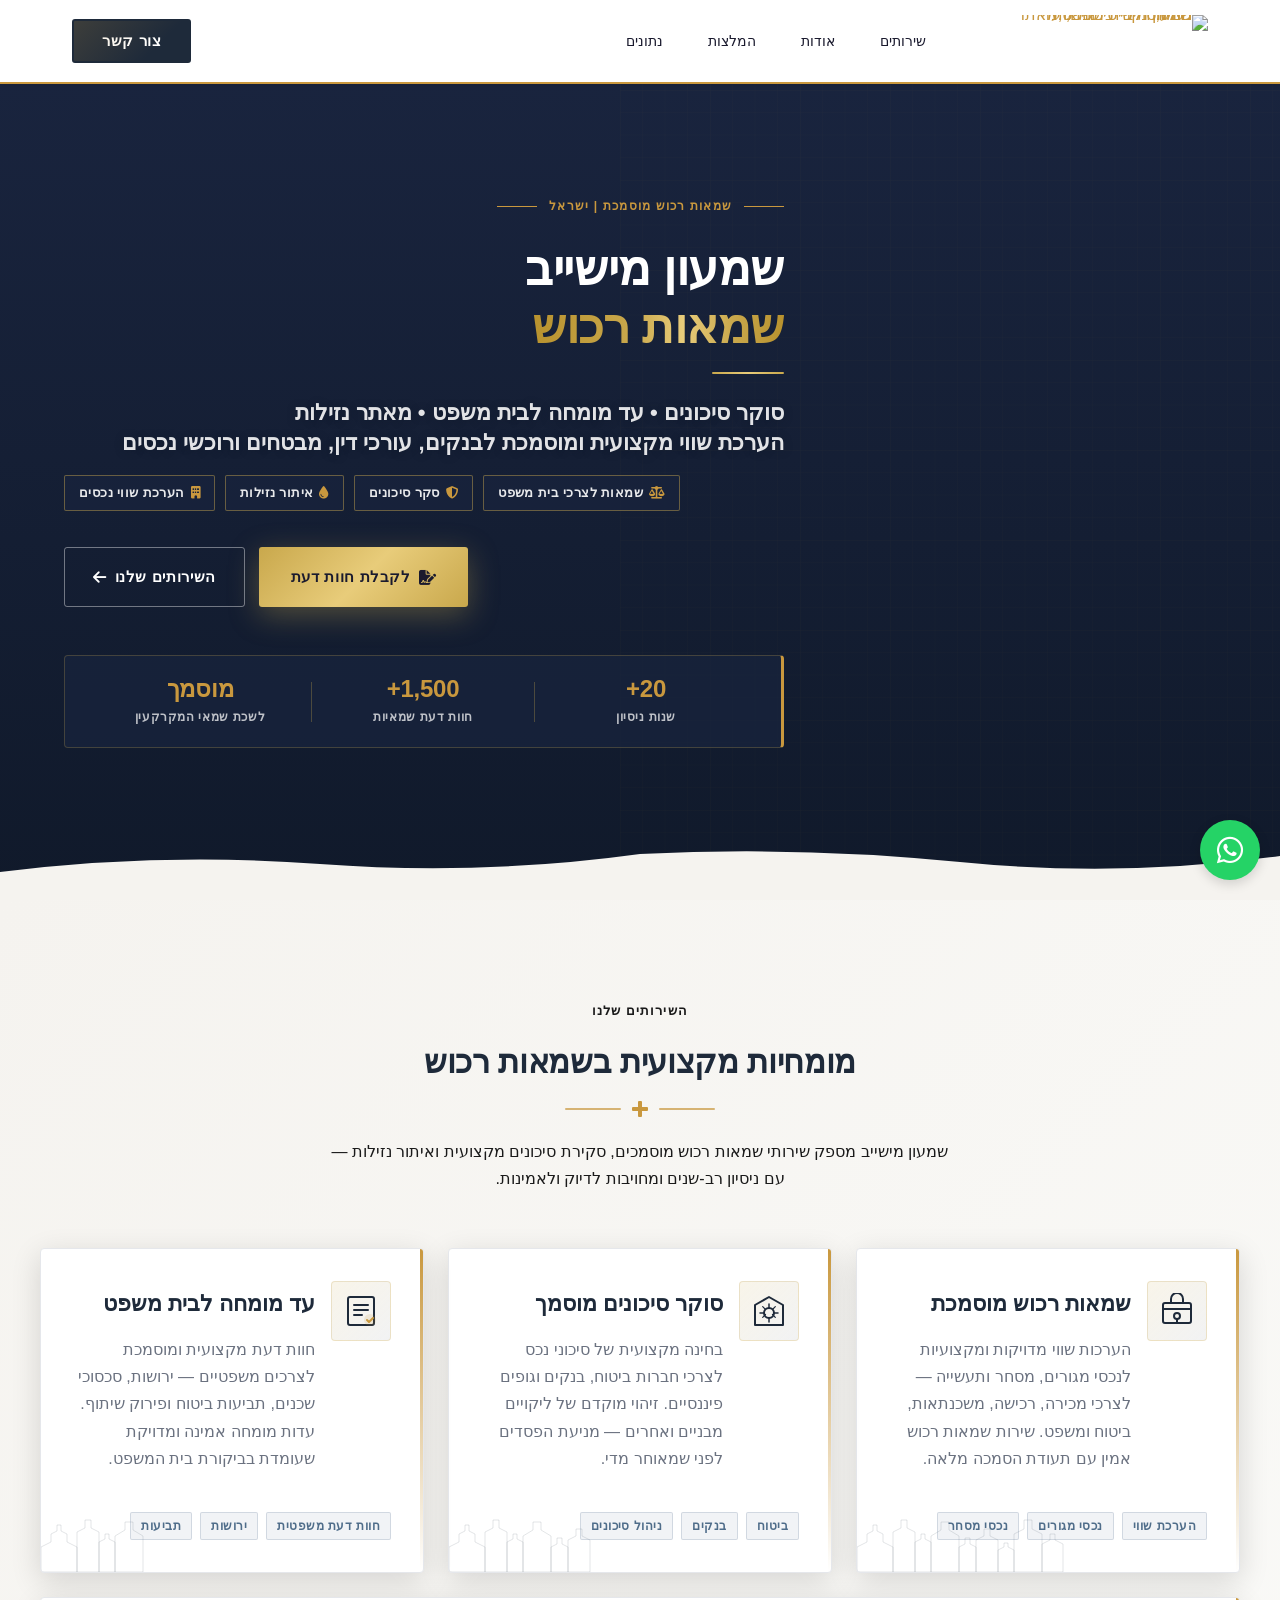
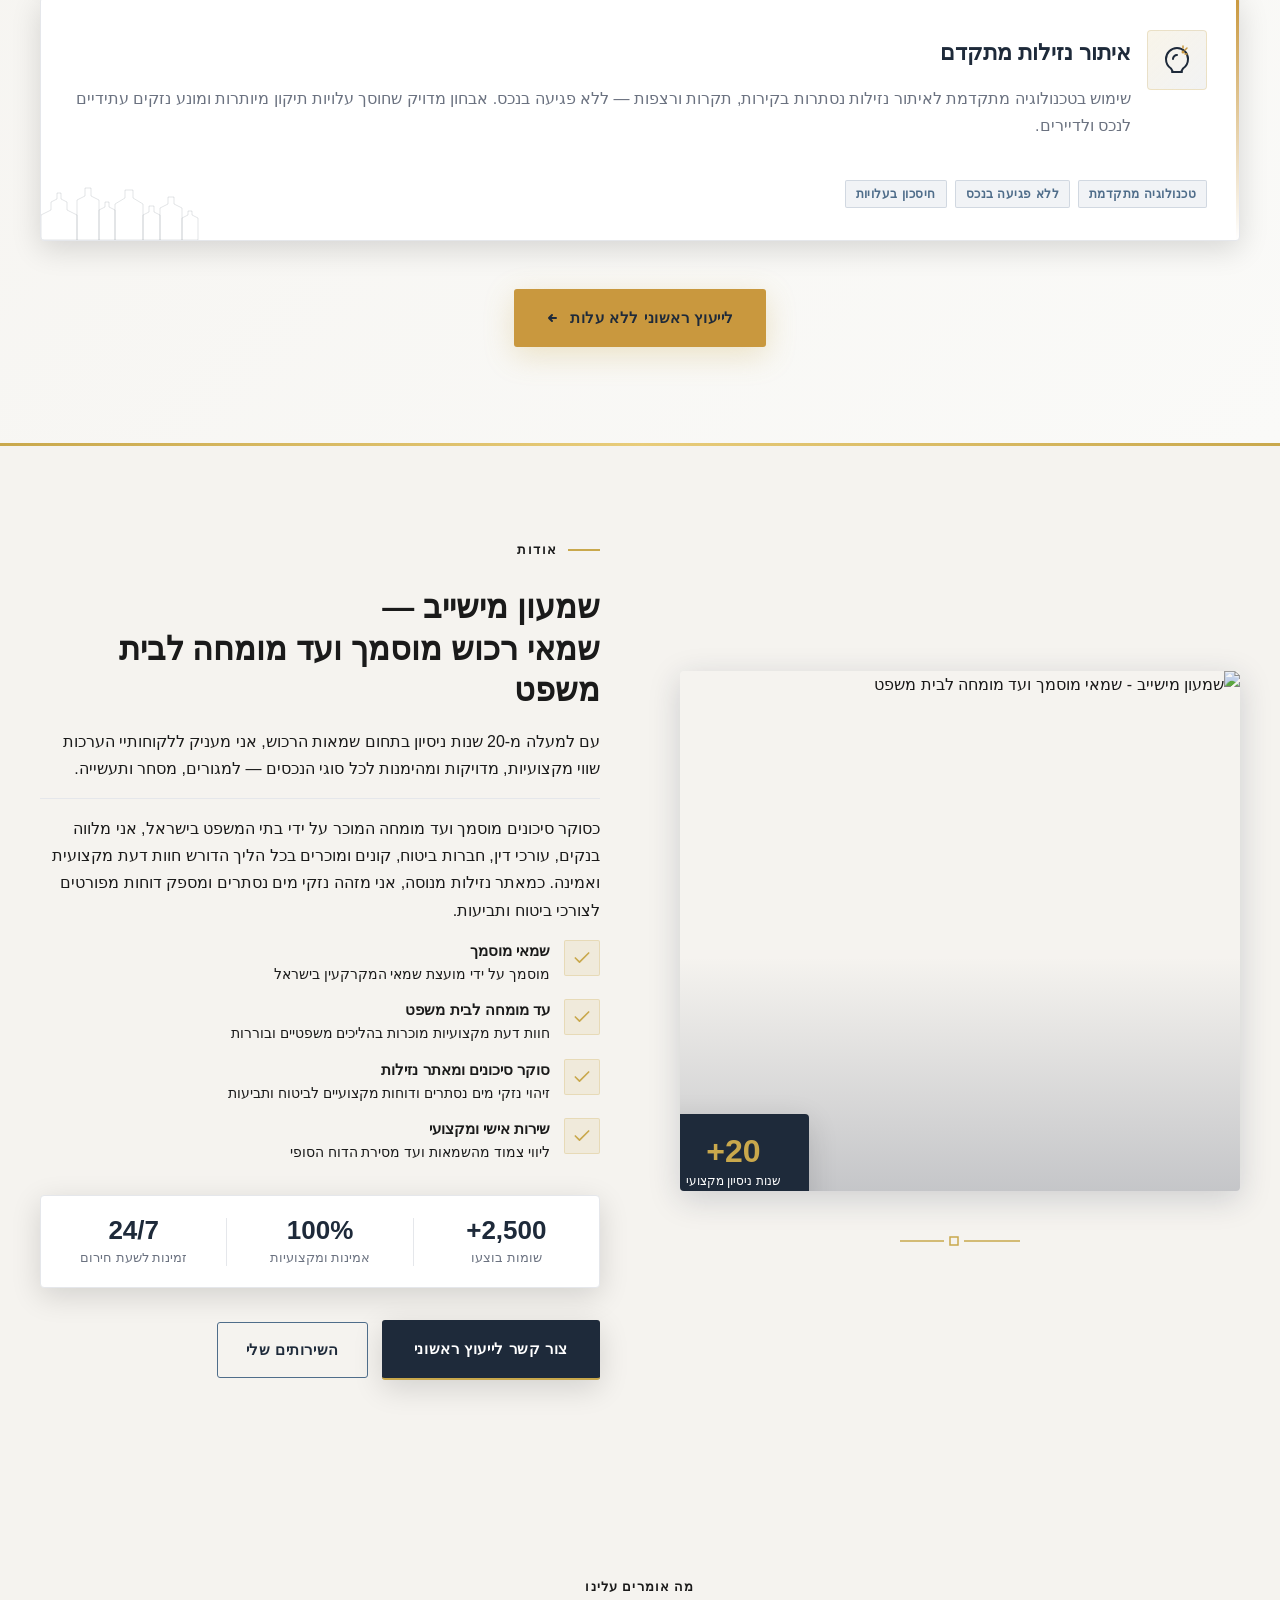
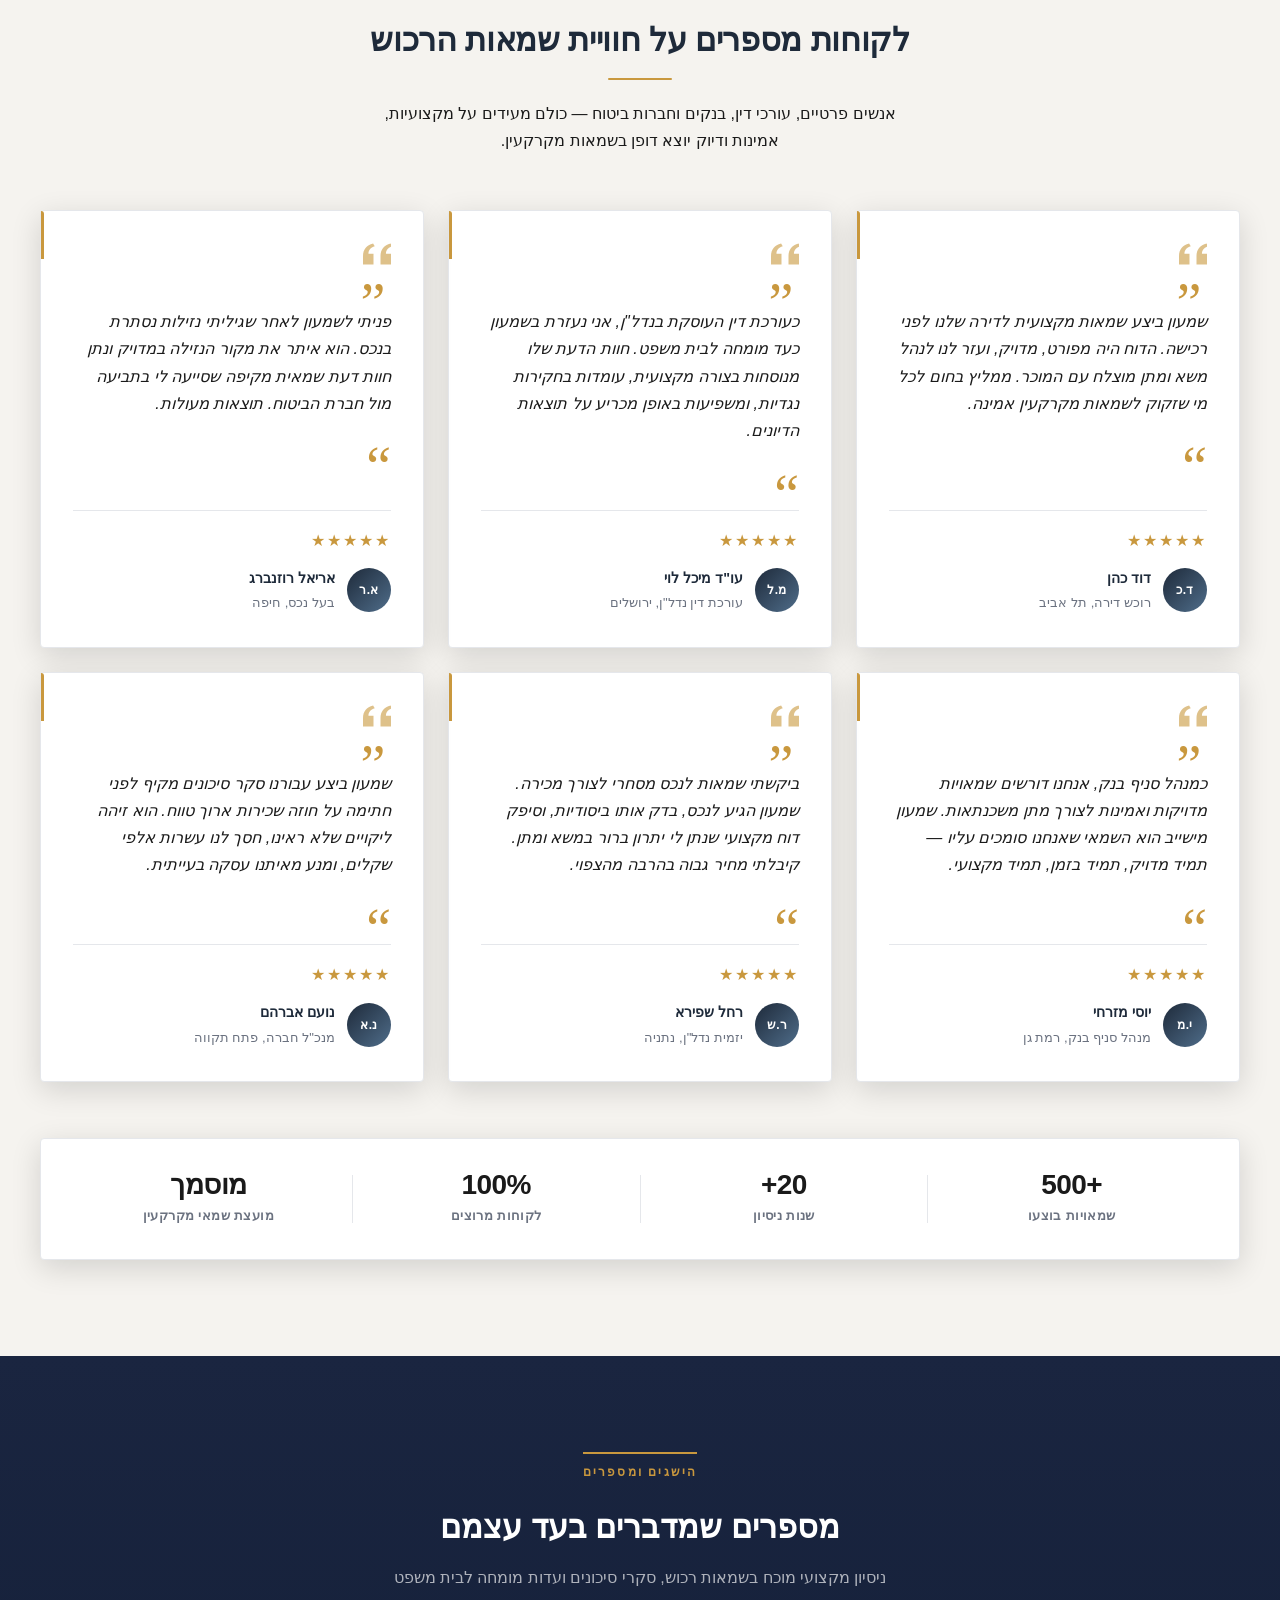
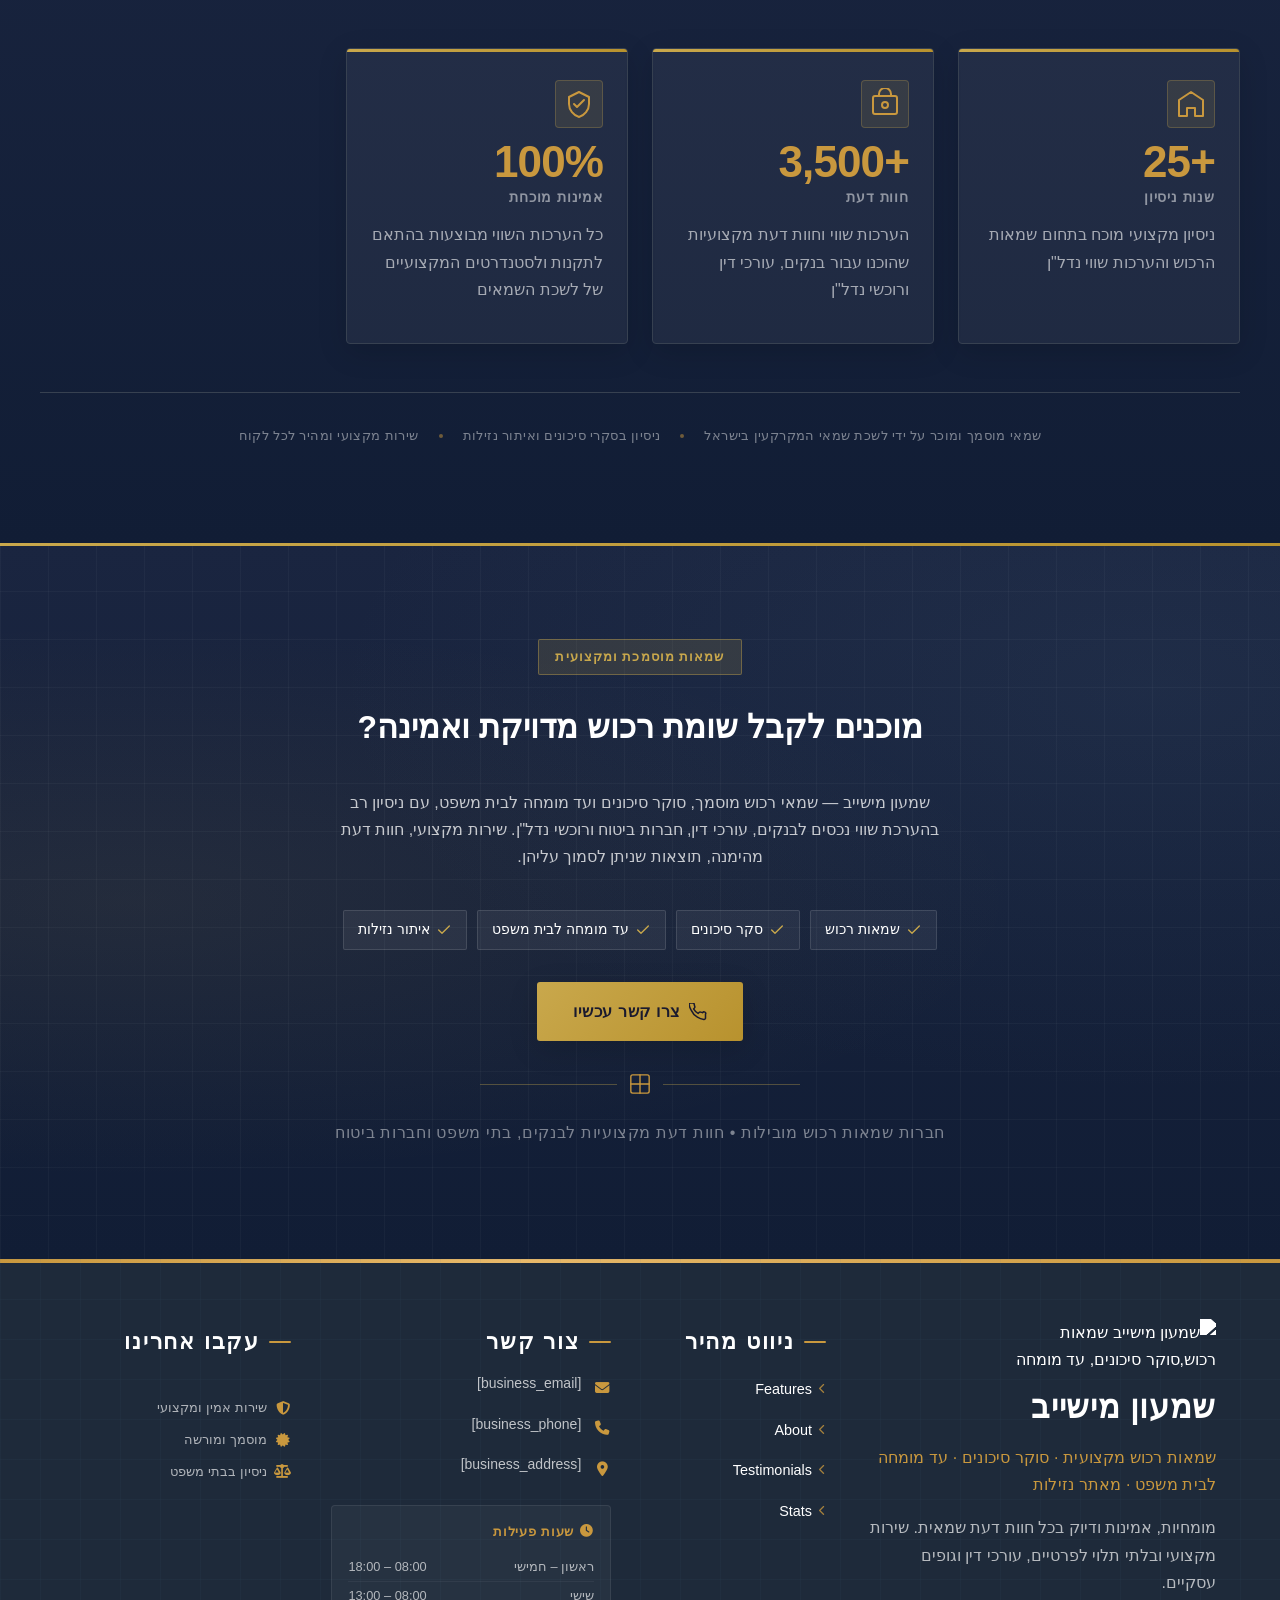
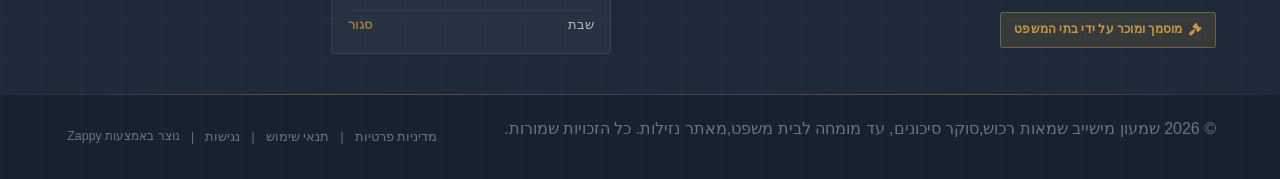
==== commit 021220c9: "Background sync: Progressive GitHub Sync" ====
--- a/index.html
+++ b/index.html
@@ -1422,24 +1422,7 @@
           <p class="index-stat-desc">כל הערכות השווי מבוצעות בהתאם לתקנות ולסטנדרטים המקצועיים של לשכת השמאים</p>
         </div>
       </article>
-      <article class="index-stat-card">
-        <div class="index-stat-accent-bar"></div>
-        <div class="index-stat-inner">
-          <div class="index-stat-icon-wrap">
-            <svg data-element-type="icon" data-icon-type="svg" width="32" height="32" viewBox="0 0 32 32" fill="none" xmlns="http://www.w3.org/2000/svg" aria-hidden="true">
-              <path d="M8 28V16M16 28V8M24 28V20" stroke="currentColor" stroke-width="2" stroke-linecap="round"></path>
-              <circle cx="8" cy="13" r="3" stroke="currentColor" stroke-width="2"></circle>
-              <circle cx="16" cy="5" r="3" stroke="currentColor" stroke-width="2"></circle>
-              <circle cx="24" cy="17" r="3" stroke="currentColor" stroke-width="2"></circle>
-            </svg>
-          </div>
-          <div class="index-stat-number-wrap">
-            <span class="index-stat-number">+200</span>
-            <span class="index-stat-unit">תיקי בית משפט</span>
-          </div>
-          <p class="index-stat-desc">עדויות מומחה בהליכים משפטיים בתחומי נדל"ן, ביטוח ונזקי רכוש</p>
-        </div>
-      </article>
+
     </div>
     <div class="index-stats-footer-bar">
       <span class="index-stats-footer-text">שמאי מוסמך ומוכר על ידי לשכת שמאי המקרקעין בישראל</span>
--- a/styles.css
+++ b/styles.css
@@ -4361,13 +4361,7 @@
 }
 
 
-/* Logo size constraint - enforce max-height only */
-.logo, img.logo, .logo img, .logo-link img, .nav-brand img {
-  max-height: 40px !important;
-  height: auto !important;
-  width: auto !important;
-  object-fit: contain !important;
-}
+
 
 
 /* Footer contact alignment fix */
@@ -5236,6 +5230,21 @@
 ._access-icon {
   display: flex !important;
 }
+/* Zappy custom logo size (desktop only — mobile stays at 110px/35px) */
+@media (min-width: 769px) {
+  .logo, img.logo, .logo img, .logo-link img, .nav-brand img {
+    max-height: none !important;
+    height: 52px !important;
+    max-width: 208px !important;
+    width: auto !important;
+    object-fit: contain !important;
+  }
+  .nav-container {
+    min-height: 82px !important;
+  }
+}
+/* /Zappy custom logo size */
+
 /* mobile-submenu-overflow-fix */
 @media (max-width: 768px) {
   .navbar .sub-menu.mobile-expanded,
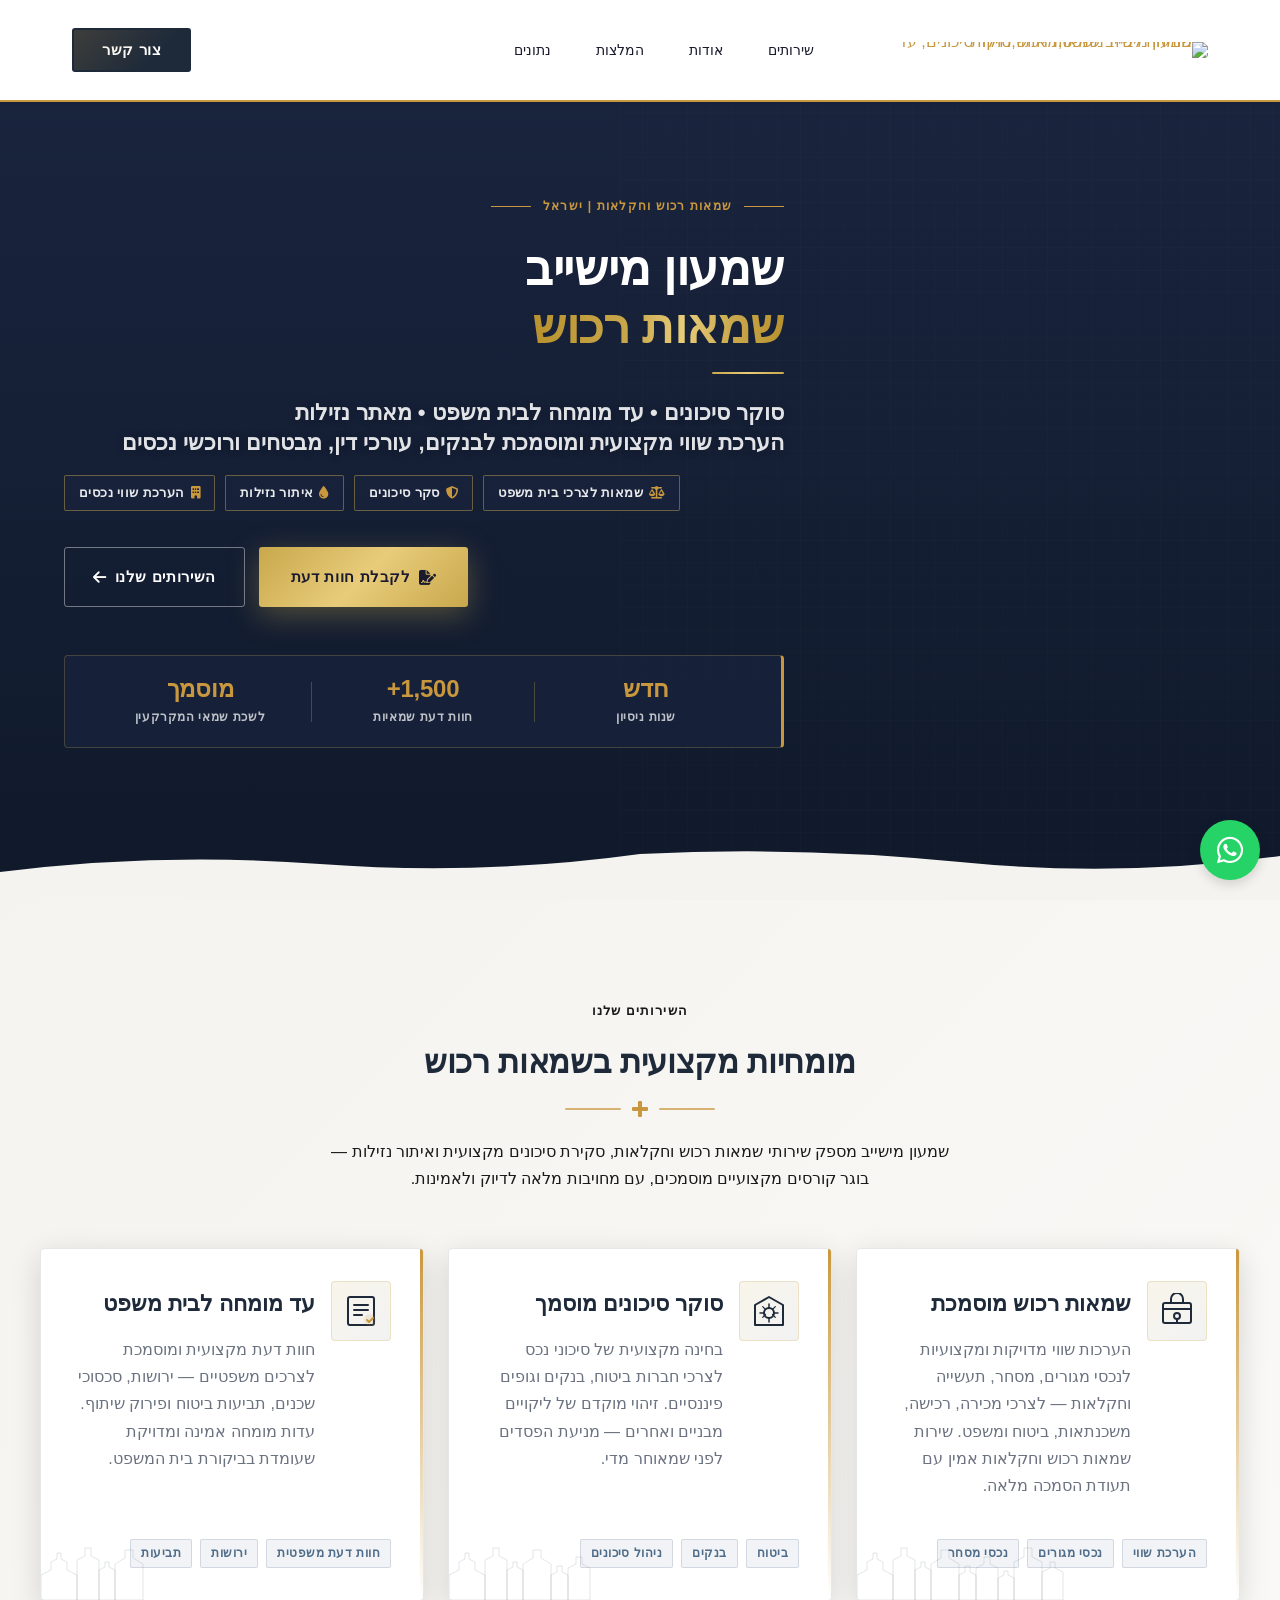
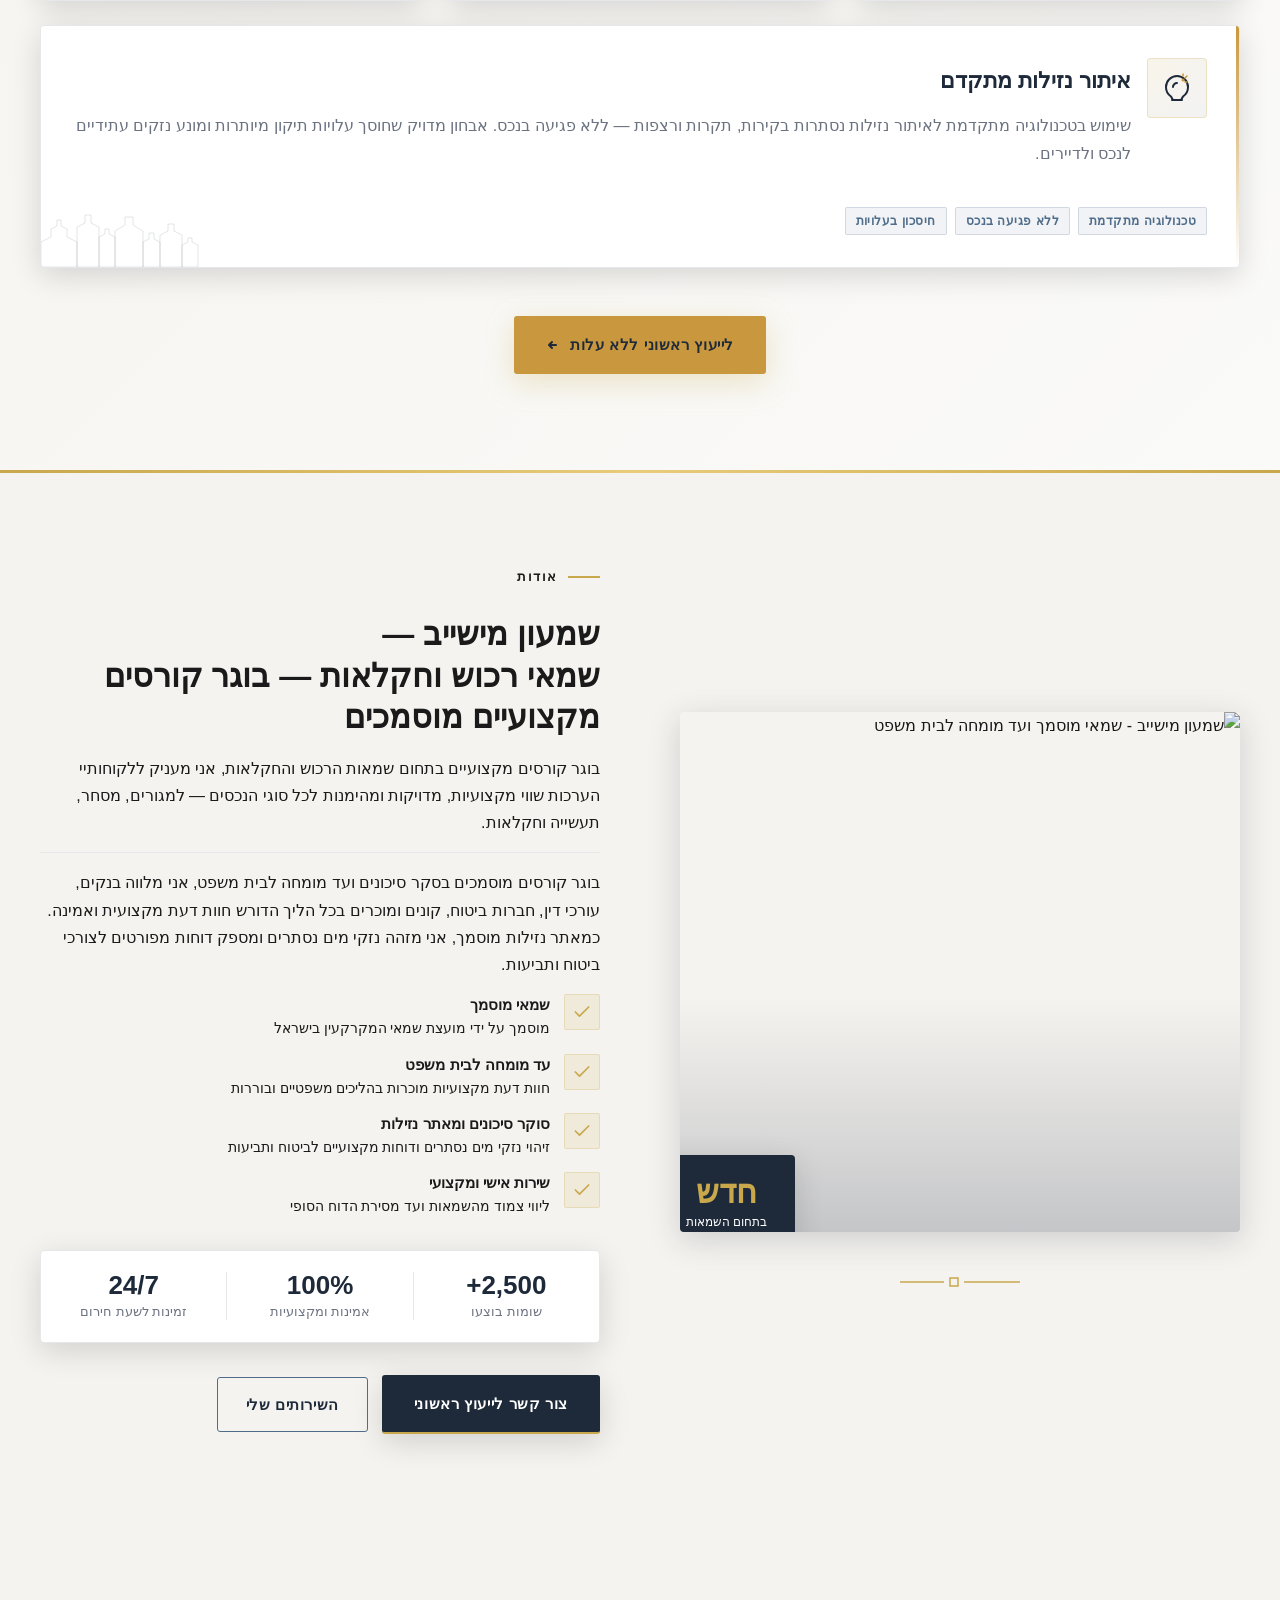
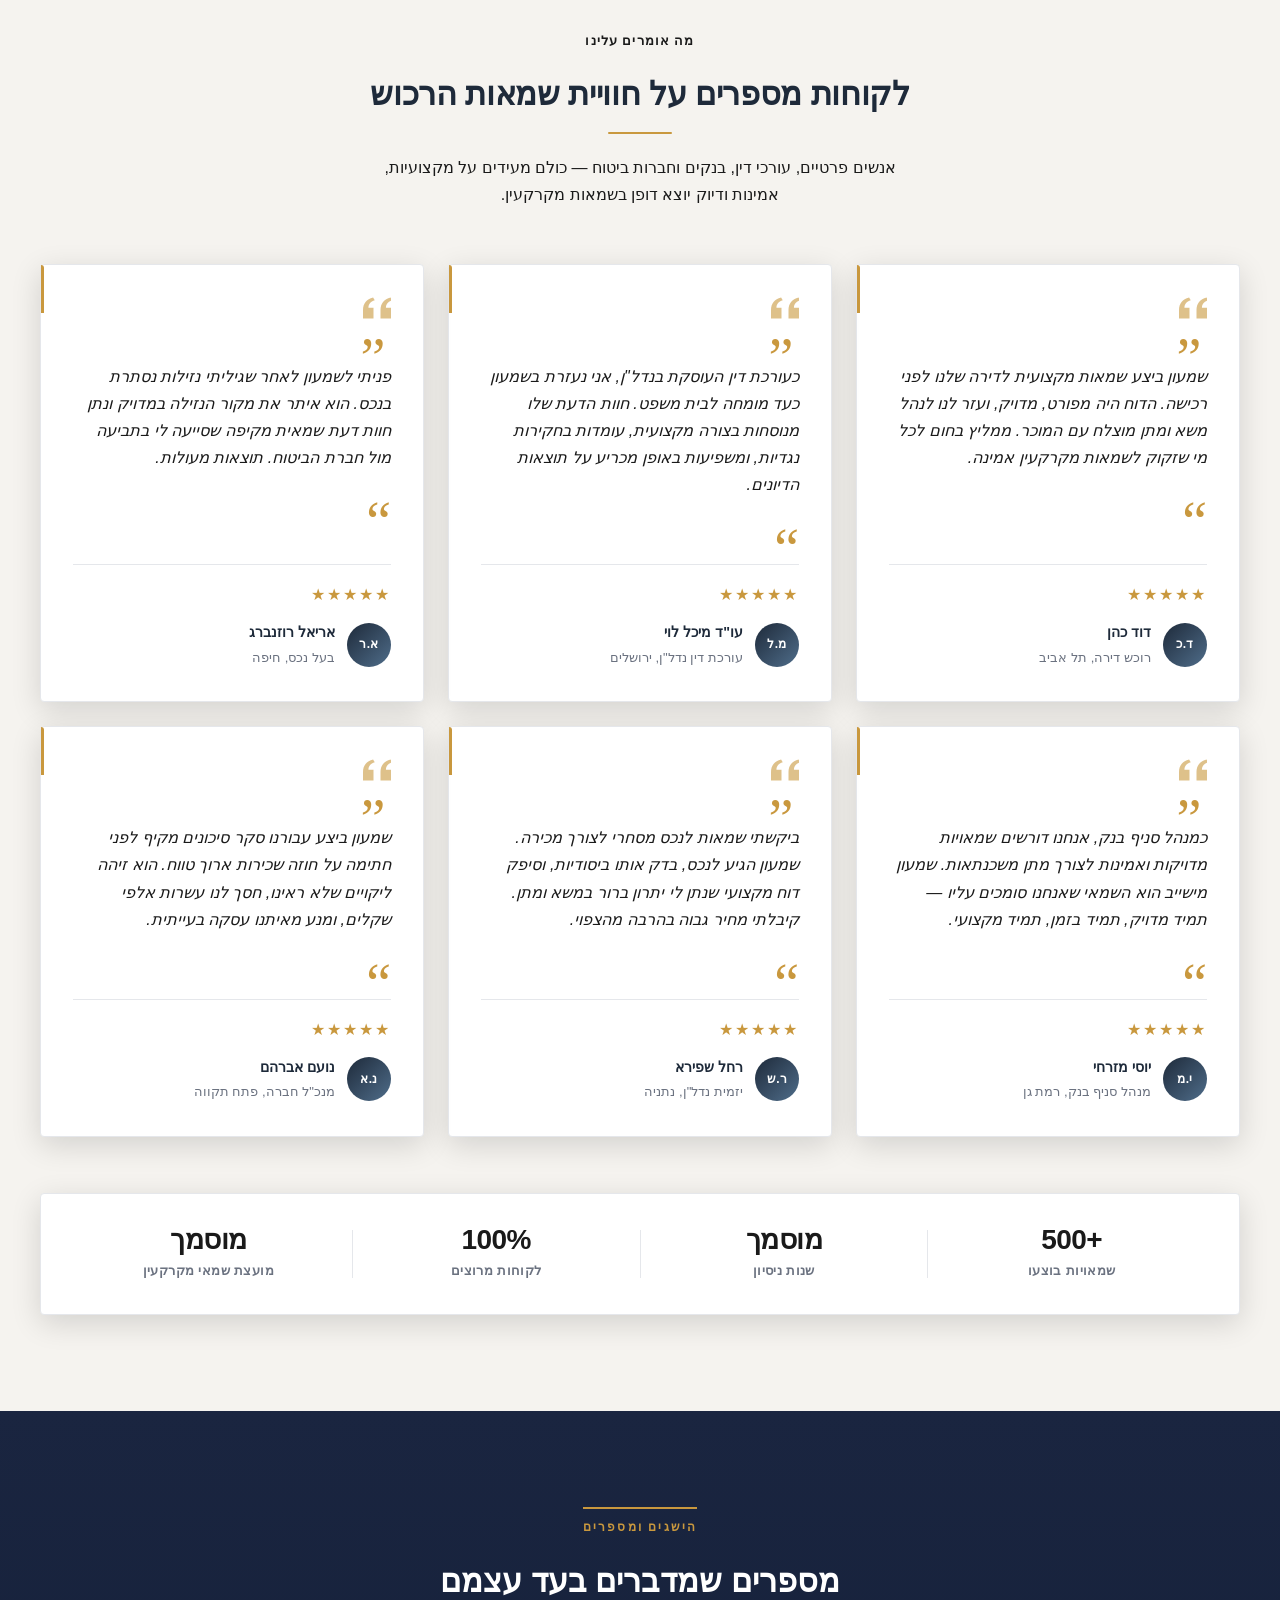
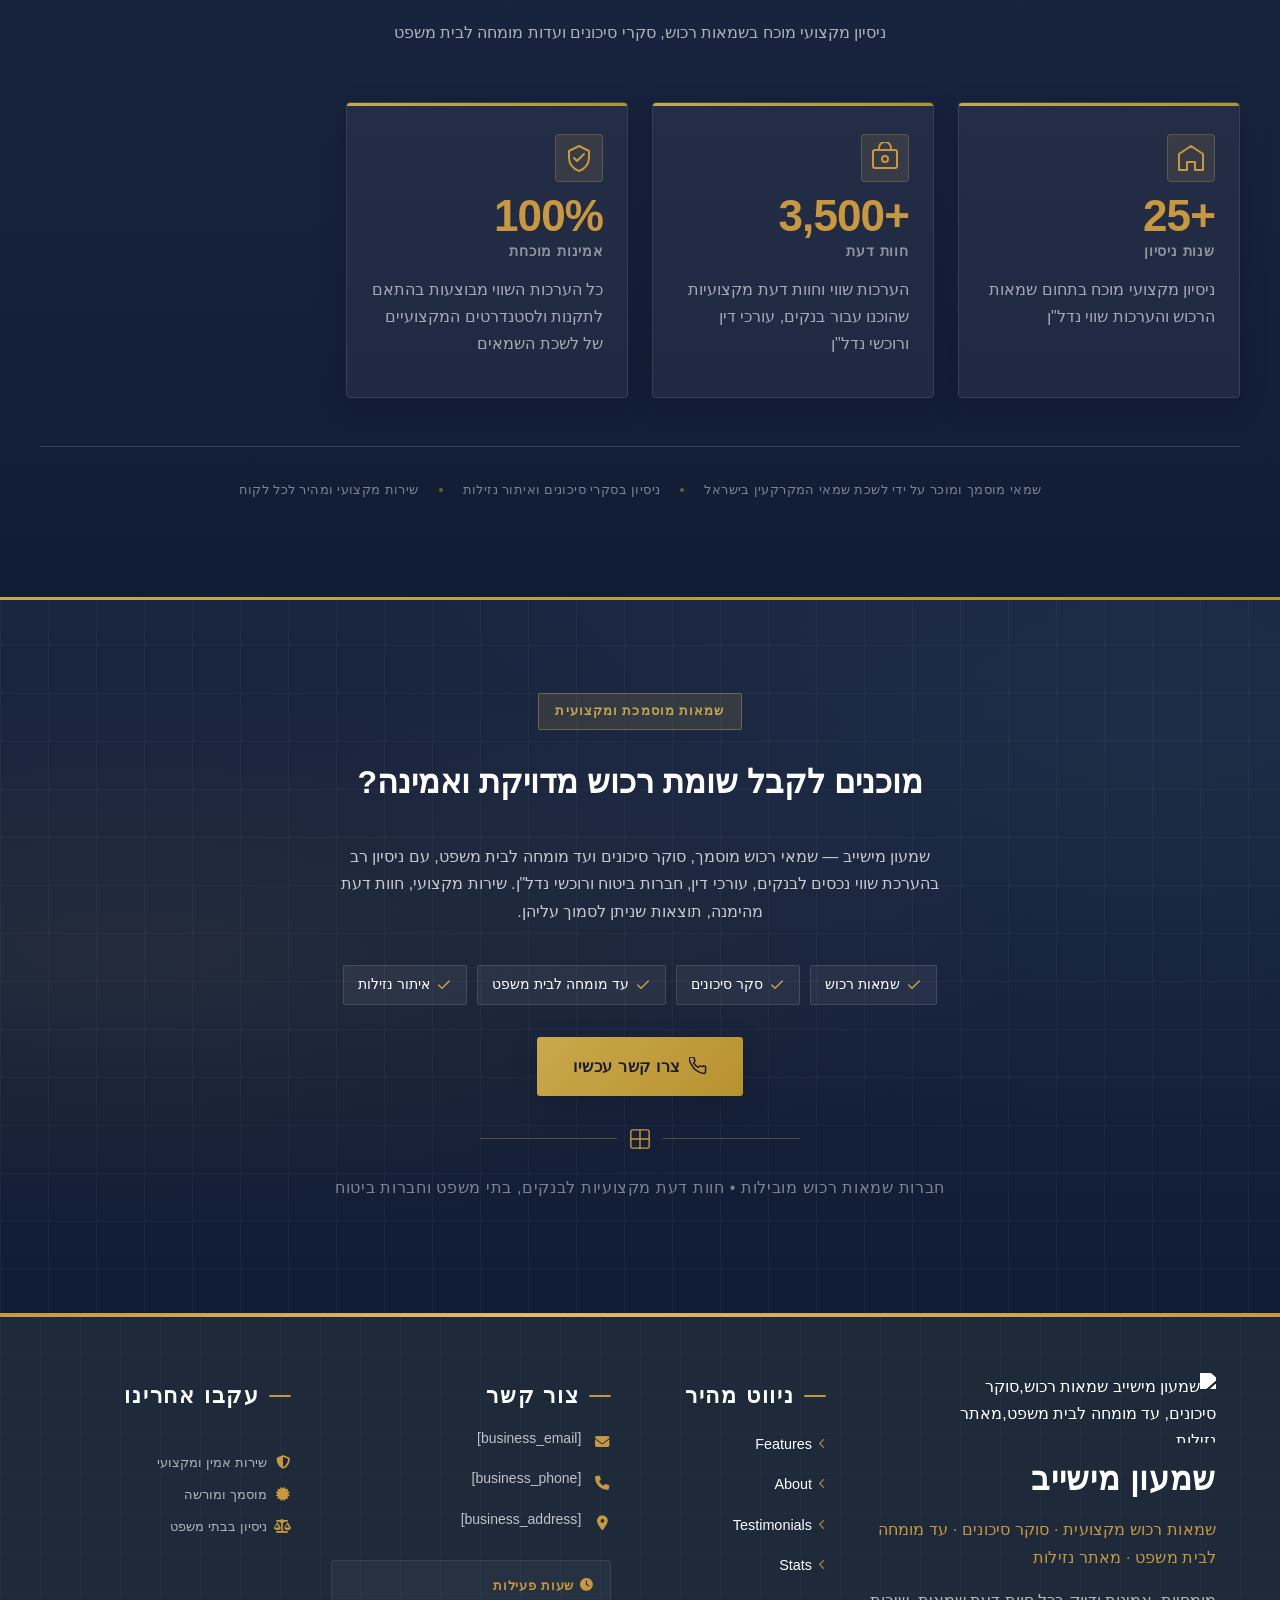
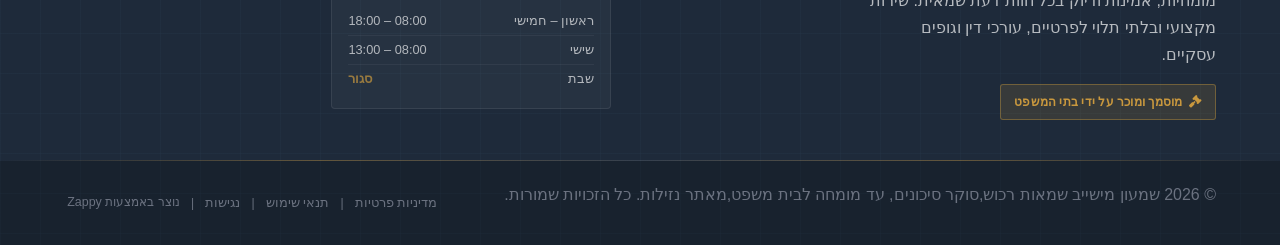
==== commit d38d9cec: "Background sync: Progressive GitHub Sync" ====
--- a/index.html
+++ b/index.html
@@ -842,7 +842,7 @@
       <!-- Label Badge -->
       <div class="index-hero-label" aria-label="תחום מומחיות">
         <span class="index-hero-label-line" aria-hidden="true"></span>
-        <span class="index-hero-label-text">שמאות רכוש מוסמכת | ישראל</span>
+        <span class="index-hero-label-text">שמאות רכוש וחקלאות | ישראל</span>
         <span class="index-hero-label-line" aria-hidden="true"></span>
       </div>
 
@@ -878,7 +878,7 @@
       <!-- Trust Bar -->
       <div class="index-hero-trust">
         <div class="index-hero-trust-item">
-          <span class="index-hero-trust-num">20+</span>
+          <span class="index-hero-trust-num">חדש</span>
           <span class="index-hero-trust-desc">שנות ניסיון</span>
         </div>
         <div class="index-hero-trust-sep" aria-hidden="true"></div>
@@ -918,7 +918,7 @@
         </svg>
         <span class="index-features-rule-line"></span>
       </div>
-      <p class="index-features-subtitle">שמעון מישייב מספק שירותי שמאות רכוש מוסמכים, סקירת סיכונים מקצועית ואיתור נזילות — עם ניסיון רב-שנים ומחויבות לדיוק ולאמינות.</p>
+      <p class="index-features-subtitle">שמעון מישייב מספק שירותי שמאות רכוש וחקלאות, סקירת סיכונים מקצועית ואיתור נזילות — בוגר קורסים מקצועיים מוסמכים, עם מחויבות מלאה לדיוק ולאמינות.</p>
     </div>
 
     <div class="index-features-grid">
@@ -937,7 +937,7 @@
           </div>
           <div class="index-feature-card-content">
             <h3 class="index-feature-card-title">שמאות רכוש מוסמכת</h3>
-            <p class="index-feature-card-desc">הערכות שווי מדויקות ומקצועיות לנכסי מגורים, מסחר ותעשייה — לצרכי מכירה, רכישה, משכנתאות, ביטוח ומשפט. שירות שמאות רכוש אמין עם תעודת הסמכה מלאה.</p>
+            <p class="index-feature-card-desc">הערכות שווי מדויקות ומקצועיות לנכסי מגורים, מסחר, תעשייה וחקלאות — לצרכי מכירה, רכישה, משכנתאות, ביטוח ומשפט. שירות שמאות רכוש וחקלאות אמין עם תעודת הסמכה מלאה.</p>
           </div>
         </div>
         <div class="index-feature-card-footer">
@@ -1085,8 +1085,8 @@
         <div class="index-about-img-overlay" aria-hidden="true"></div>
         <!-- Floating credential badge -->
         <div class="index-about-credential-badge">
-          <span class="index-about-badge-number">20+</span>
-          <span class="index-about-badge-label">שנות ניסיון מקצועי</span>
+          <span class="index-about-badge-number">חדש</span>
+          <span class="index-about-badge-label">בתחום השמאות</span>
         </div>
       </div>
       <!-- Decorative gold rule -->
@@ -1106,11 +1106,11 @@
         <span class="index-about-label-text">אודות</span>
       </div>
 
-      <h2 class="index-about-heading">שמעון מישייב —<br>שמאי רכוש מוסמך ועד מומחה לבית משפט</h2>
-
-      <p class="index-about-intro">עם למעלה מ-20 שנות ניסיון בתחום שמאות הרכוש, אני מעניק ללקוחותיי הערכות שווי מקצועיות, מדויקות ומהימנות לכל סוגי הנכסים — למגורים, מסחר ותעשייה.</p>
-
-      <p>כסוקר סיכונים מוסמך ועד מומחה המוכר על ידי בתי המשפט בישראל, אני מלווה בנקים, עורכי דין, חברות ביטוח, קונים ומוכרים בכל הליך הדורש חוות דעת מקצועית ואמינה. כמאתר נזילות מנוסה, אני מזהה נזקי מים נסתרים ומספק דוחות מפורטים לצורכי ביטוח ותביעות.</p>
+      <h2 class="index-about-heading">שמעון מישייב —<br>שמאי רכוש וחקלאות — בוגר קורסים מקצועיים מוסמכים</h2>
+
+      <p class="index-about-intro">בוגר קורסים מקצועיים בתחום שמאות הרכוש והחקלאות, אני מעניק ללקוחותיי הערכות שווי מקצועיות, מדויקות ומהימנות לכל סוגי הנכסים — למגורים, מסחר, תעשייה וחקלאות.</p>
+
+      <p>בוגר קורסים מוסמכים בסקר סיכונים ועד מומחה לבית משפט, אני מלווה בנקים, עורכי דין, חברות ביטוח, קונים ומוכרים בכל הליך הדורש חוות דעת מקצועית ואמינה. כמאתר נזילות מוסמך, אני מזהה נזקי מים נסתרים ומספק דוחות מפורטים לצורכי ביטוח ותביעות.</p>
 
       <!-- Credential list -->
       <ul class="index-about-credentials">
@@ -1348,7 +1348,7 @@
       </div>
       <div class="index-testimonials-section__trust-divider" aria-hidden="true"></div>
       <div class="index-testimonials-section__trust-item">
-        <span class="index-testimonials-section__trust-number">20+</span>
+        <span class="index-testimonials-section__trust-number">מוסמך</span>
         <span class="index-testimonials-section__trust-label">שנות ניסיון</span>
       </div>
       <div class="index-testimonials-section__trust-divider" aria-hidden="true"></div>
--- a/styles.css
+++ b/styles.css
@@ -5230,21 +5230,29 @@
 ._access-icon {
   display: flex !important;
 }
+
+
 /* Zappy custom logo size (desktop only — mobile stays at 110px/35px) */
 @media (min-width: 769px) {
   .logo, img.logo, .logo img, .logo-link img, .nav-brand img {
     max-height: none !important;
-    height: 52px !important;
-    max-width: 208px !important;
+    height: 70px !important;
+    max-width: 280px !important;
     width: auto !important;
     object-fit: contain !important;
   }
   .nav-container {
-    min-height: 82px !important;
+    min-height: 100px !important;
   }
 }
 /* /Zappy custom logo size */
 
+
+.navbar .logo {
+  width: 320px !important;
+  height: auto !important;
+  max-width: none !important;
+}
 /* mobile-submenu-overflow-fix */
 @media (max-width: 768px) {
   .navbar .sub-menu.mobile-expanded,
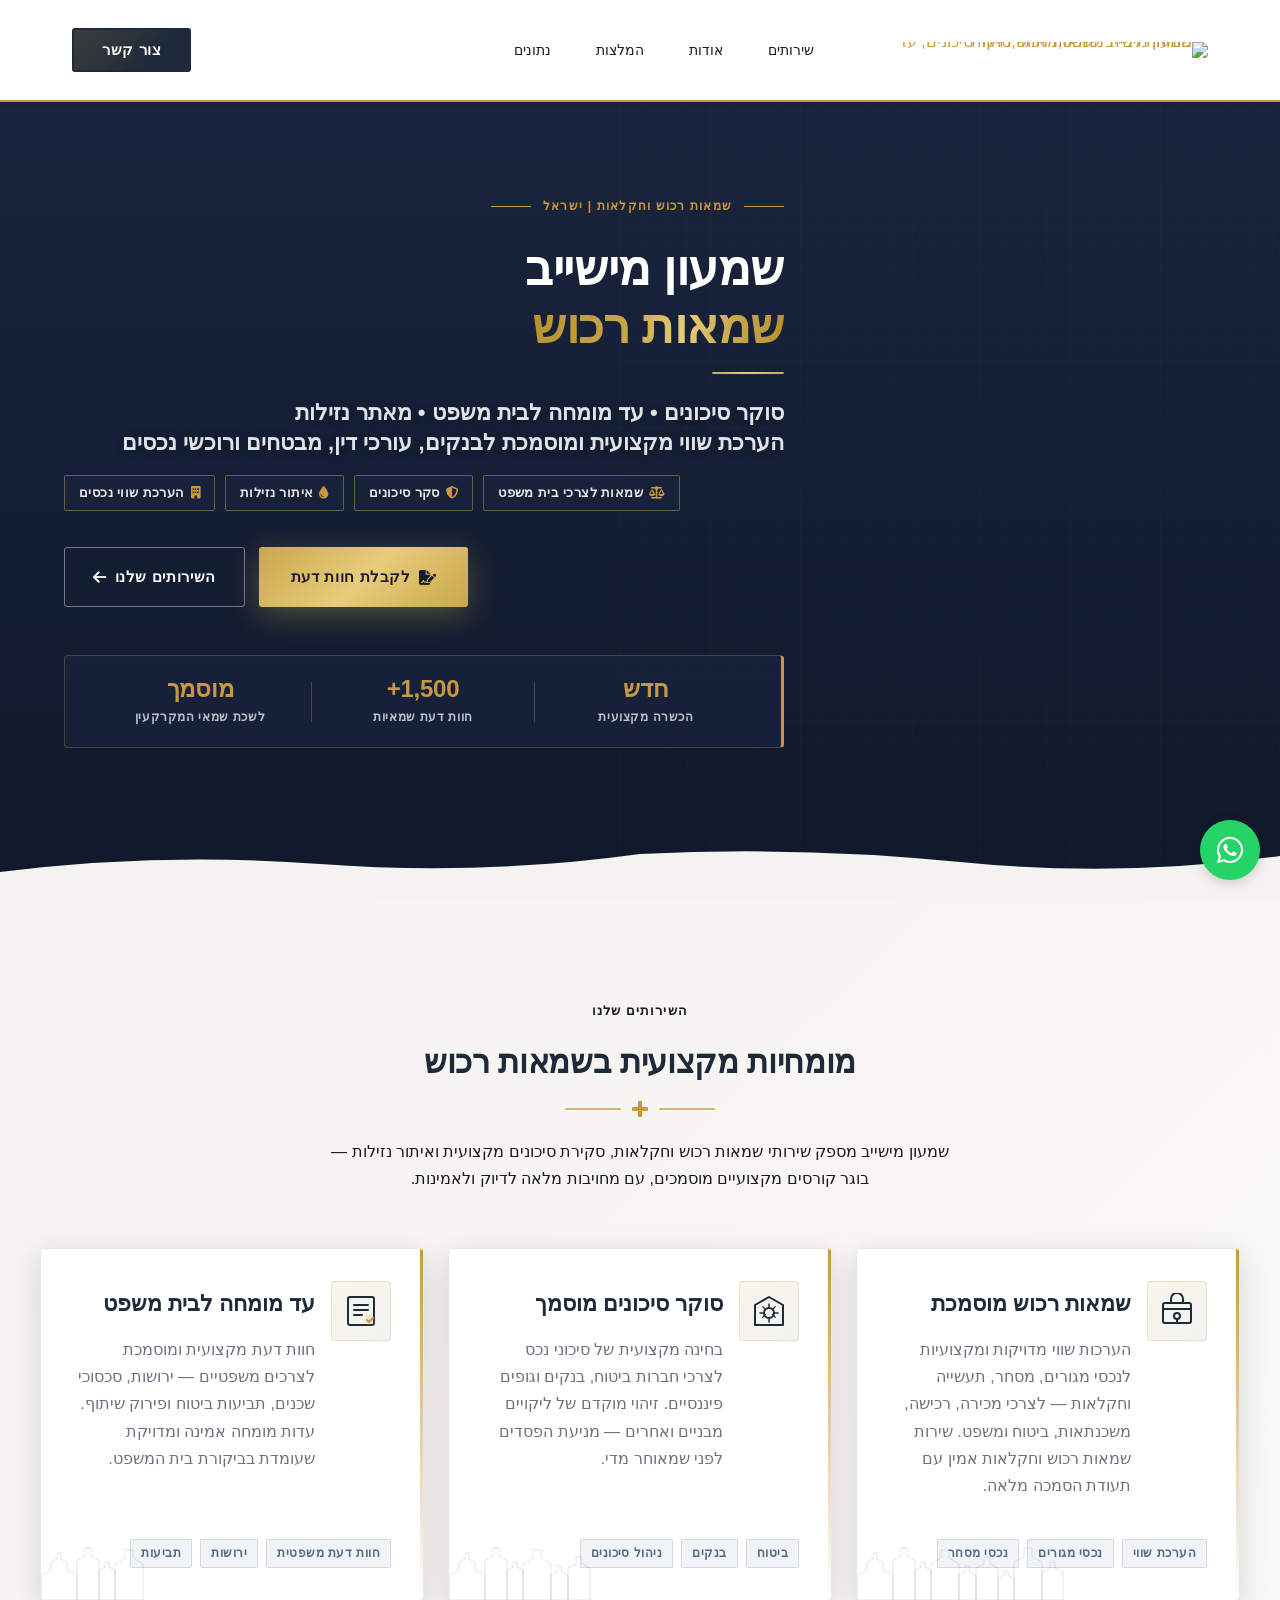
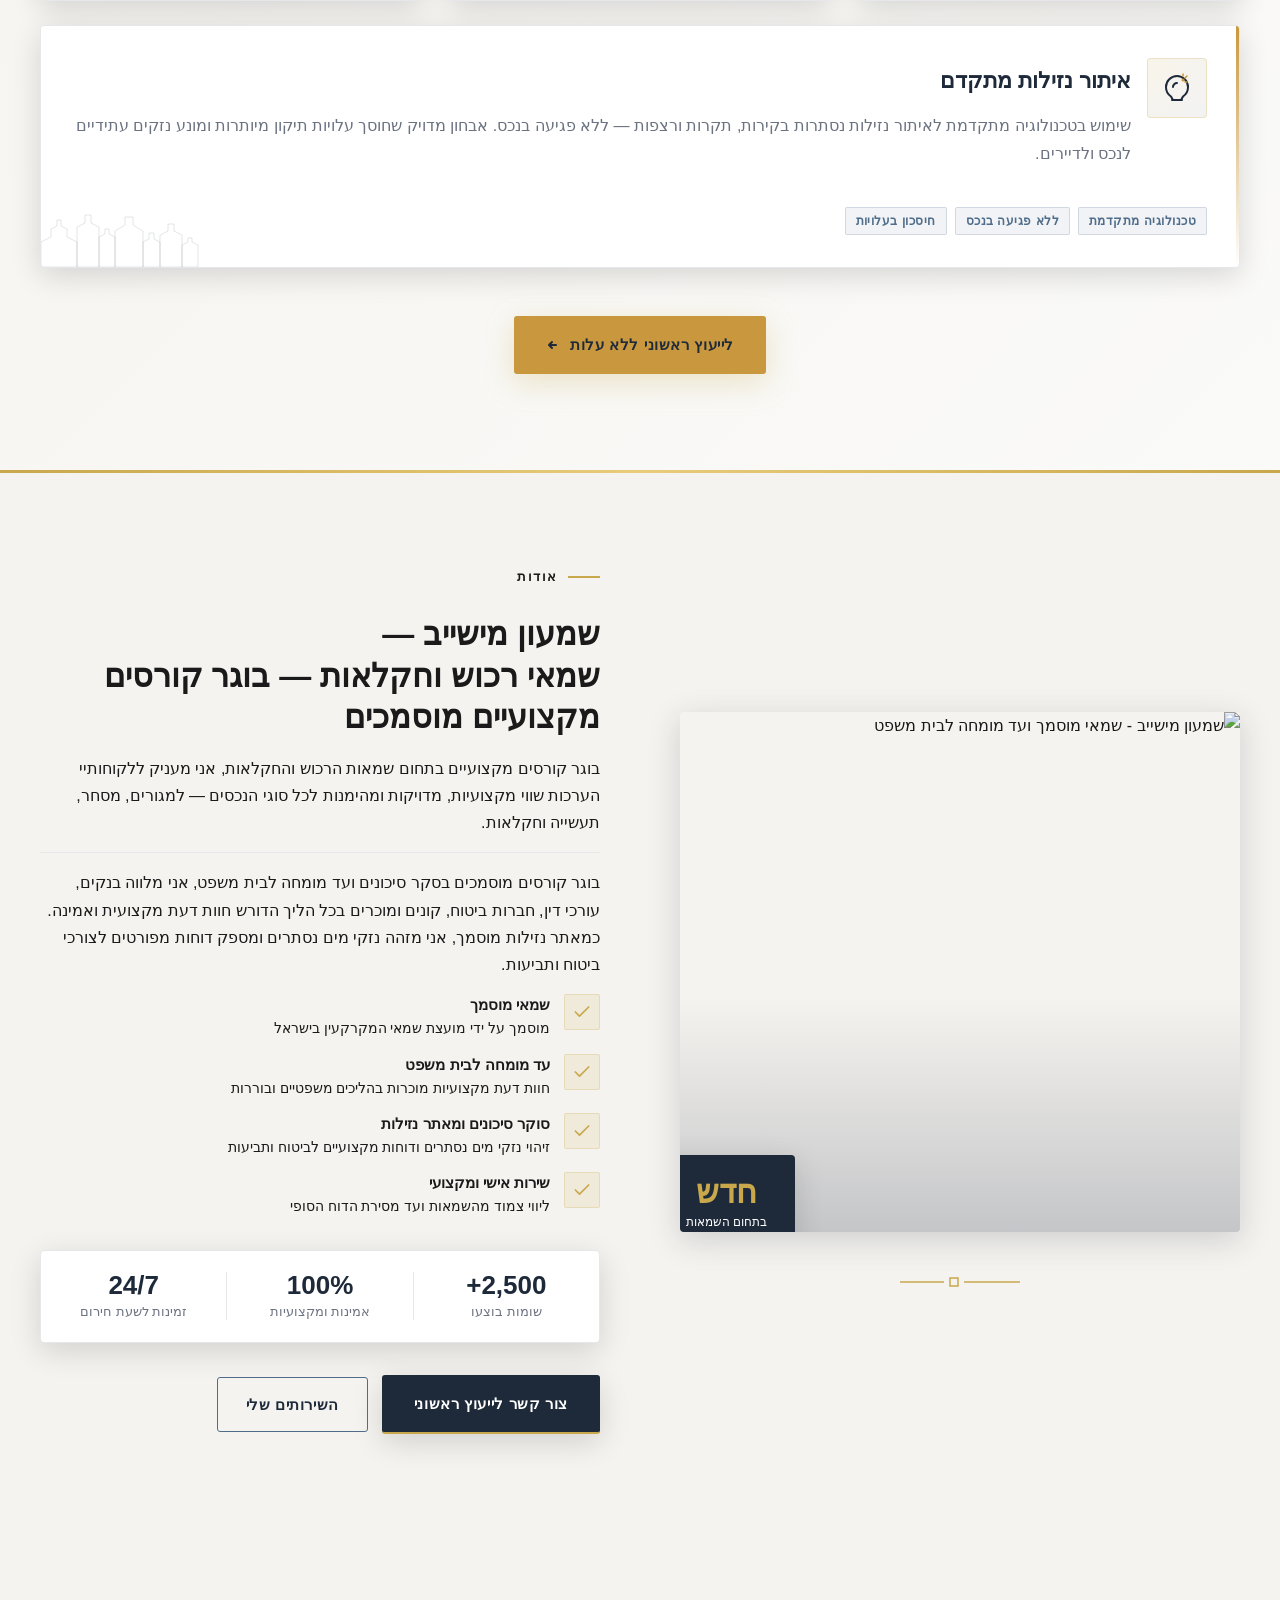
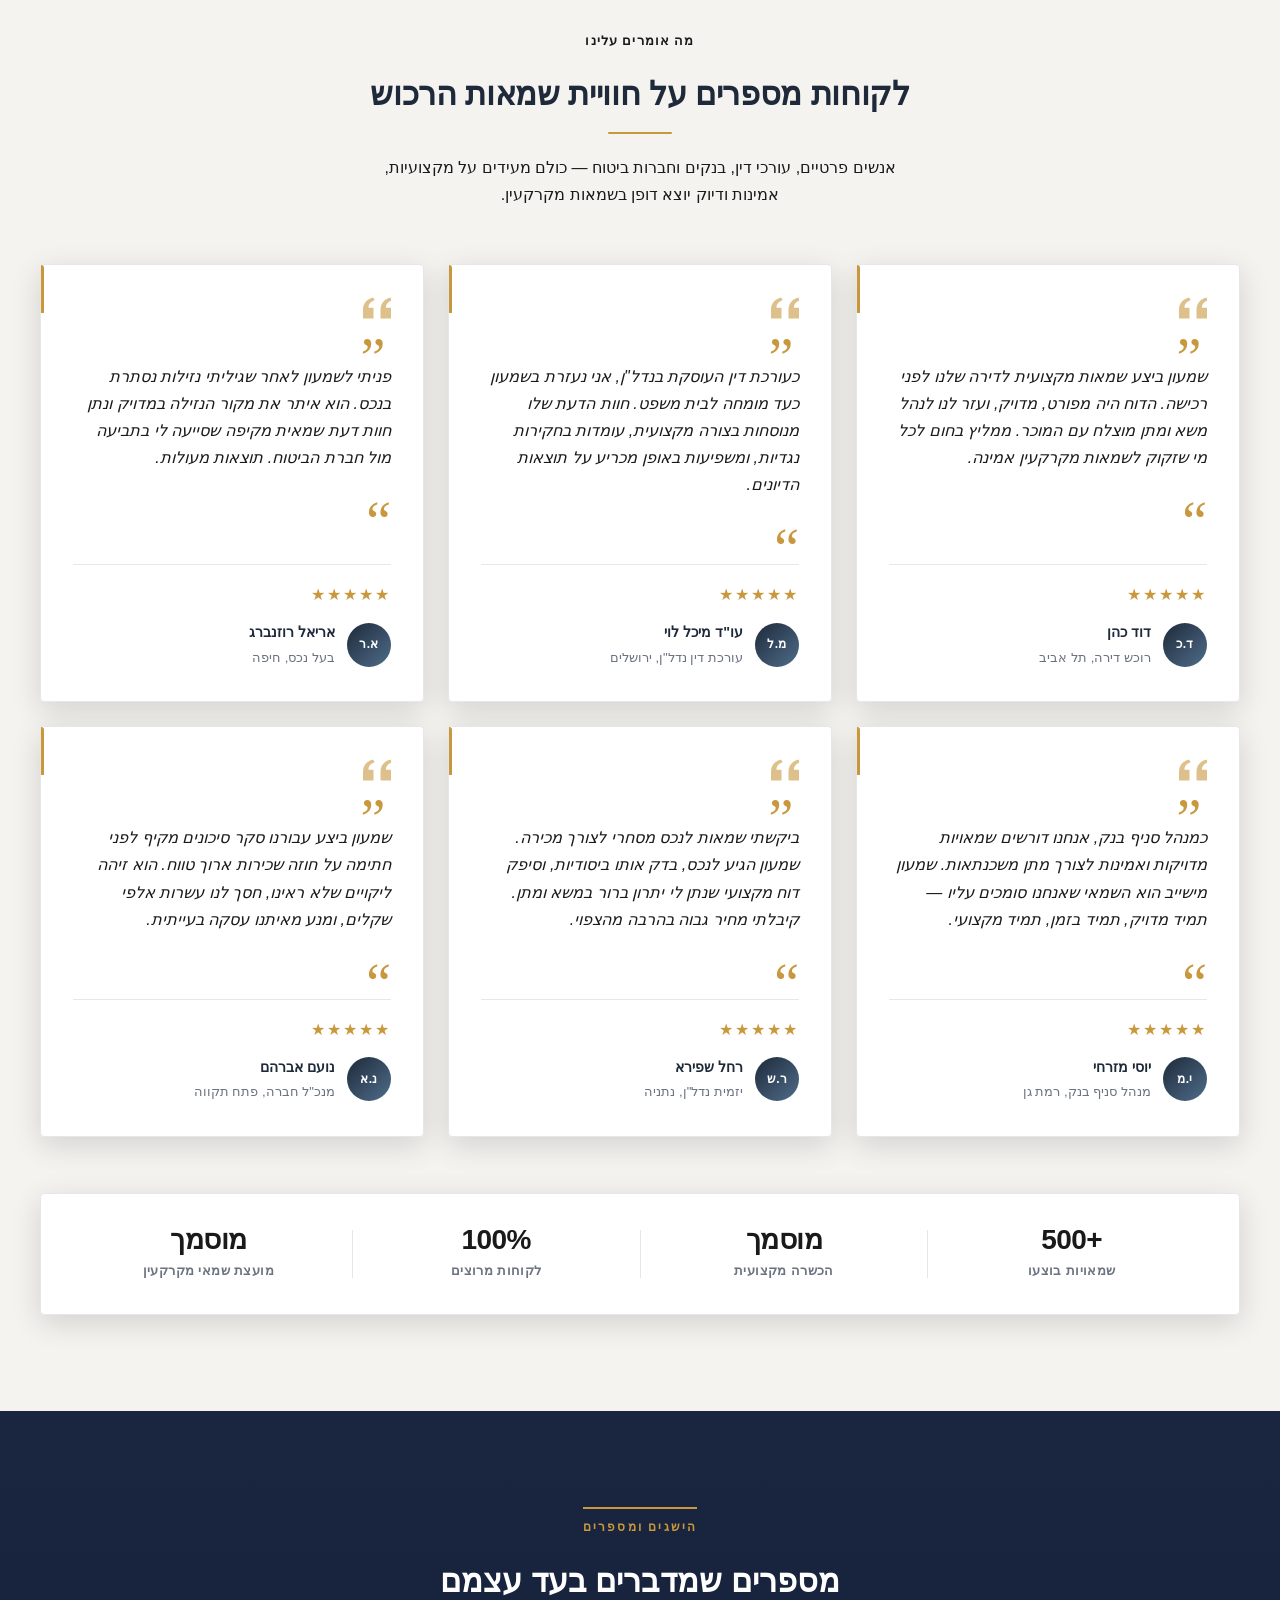
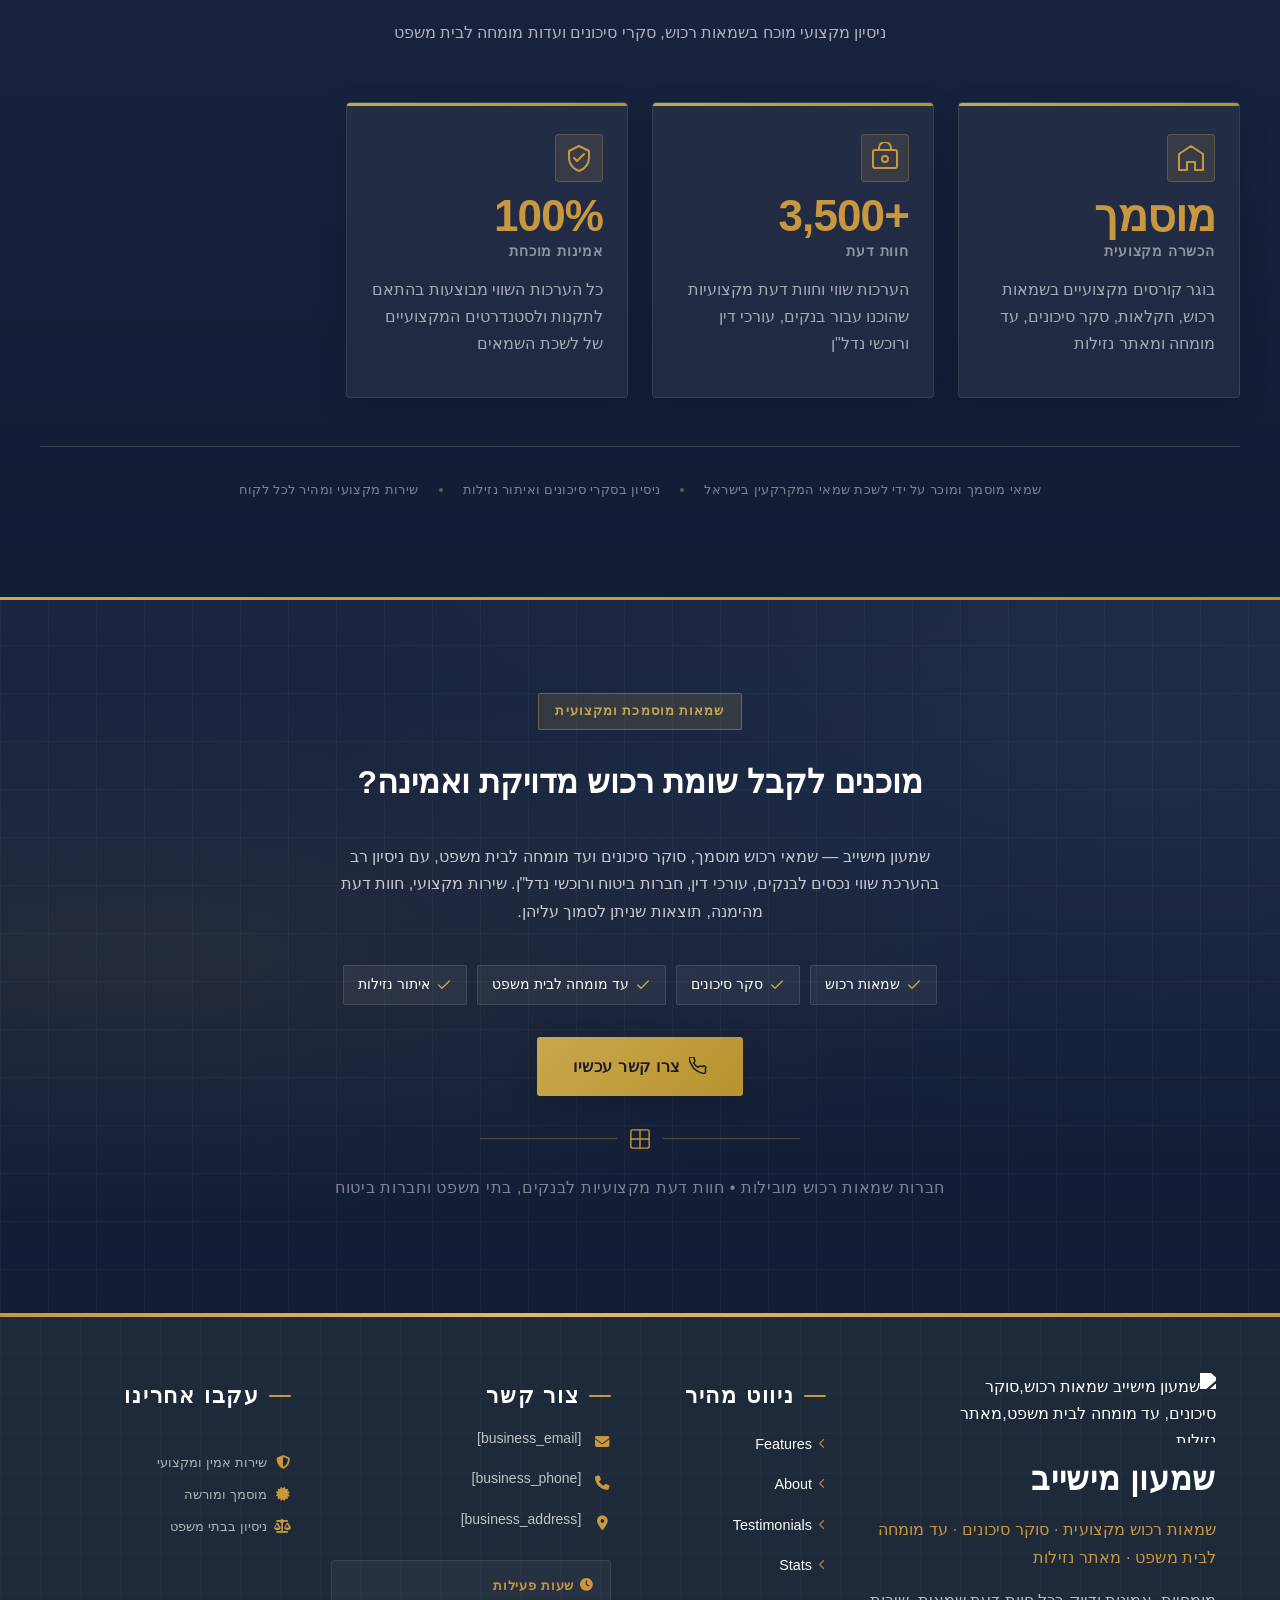
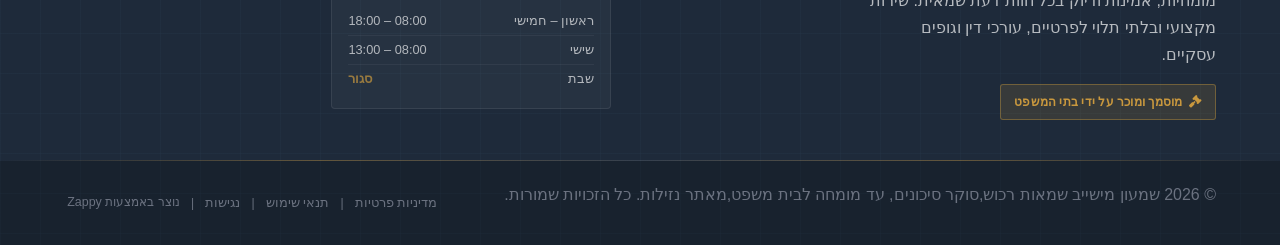
==== commit ea2b2075: "Background sync: Progressive GitHub Sync" ====
--- a/index.html
+++ b/index.html
@@ -879,7 +879,7 @@
       <div class="index-hero-trust">
         <div class="index-hero-trust-item">
           <span class="index-hero-trust-num">חדש</span>
-          <span class="index-hero-trust-desc">שנות ניסיון</span>
+          <span class="index-hero-trust-desc">הכשרה מקצועית</span>
         </div>
         <div class="index-hero-trust-sep" aria-hidden="true"></div>
         <div class="index-hero-trust-item">
@@ -1349,7 +1349,7 @@
       <div class="index-testimonials-section__trust-divider" aria-hidden="true"></div>
       <div class="index-testimonials-section__trust-item">
         <span class="index-testimonials-section__trust-number">מוסמך</span>
-        <span class="index-testimonials-section__trust-label">שנות ניסיון</span>
+        <span class="index-testimonials-section__trust-label">הכשרה מקצועית</span>
       </div>
       <div class="index-testimonials-section__trust-divider" aria-hidden="true"></div>
       <div class="index-testimonials-section__trust-item">
@@ -1383,10 +1383,10 @@
             </svg>
           </div>
           <div class="index-stat-number-wrap">
-            <span class="index-stat-number">+25</span>
-            <span class="index-stat-unit">שנות ניסיון</span>
-          </div>
-          <p class="index-stat-desc">ניסיון מקצועי מוכח בתחום שמאות הרכוש והערכות שווי נדל"ן</p>
+            <span class="index-stat-number">מוסמך</span>
+            <span class="index-stat-unit">הכשרה מקצועית</span>
+          </div>
+          <p class="index-stat-desc">בוגר קורסים מקצועיים בשמאות רכוש, חקלאות, סקר סיכונים, עד מומחה ומאתר נזילות</p>
         </div>
       </article>
       <article class="index-stat-card">
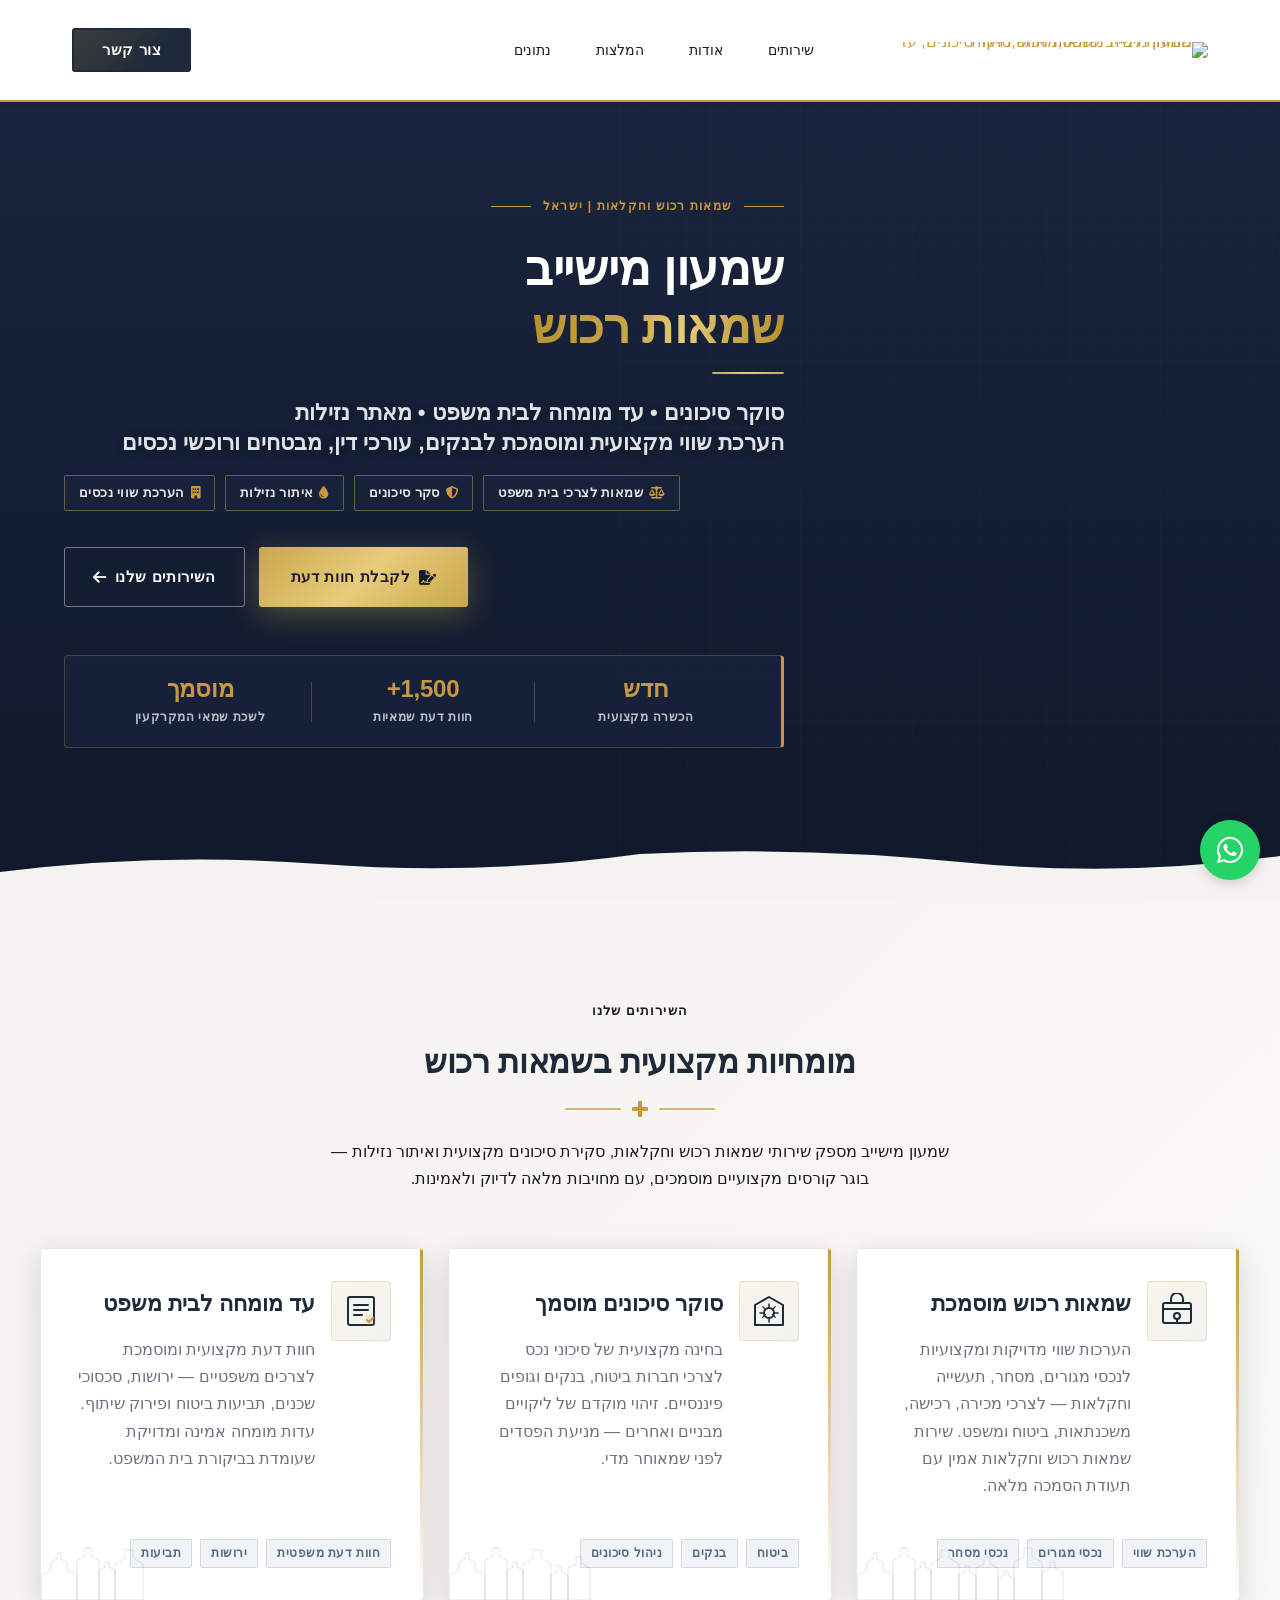
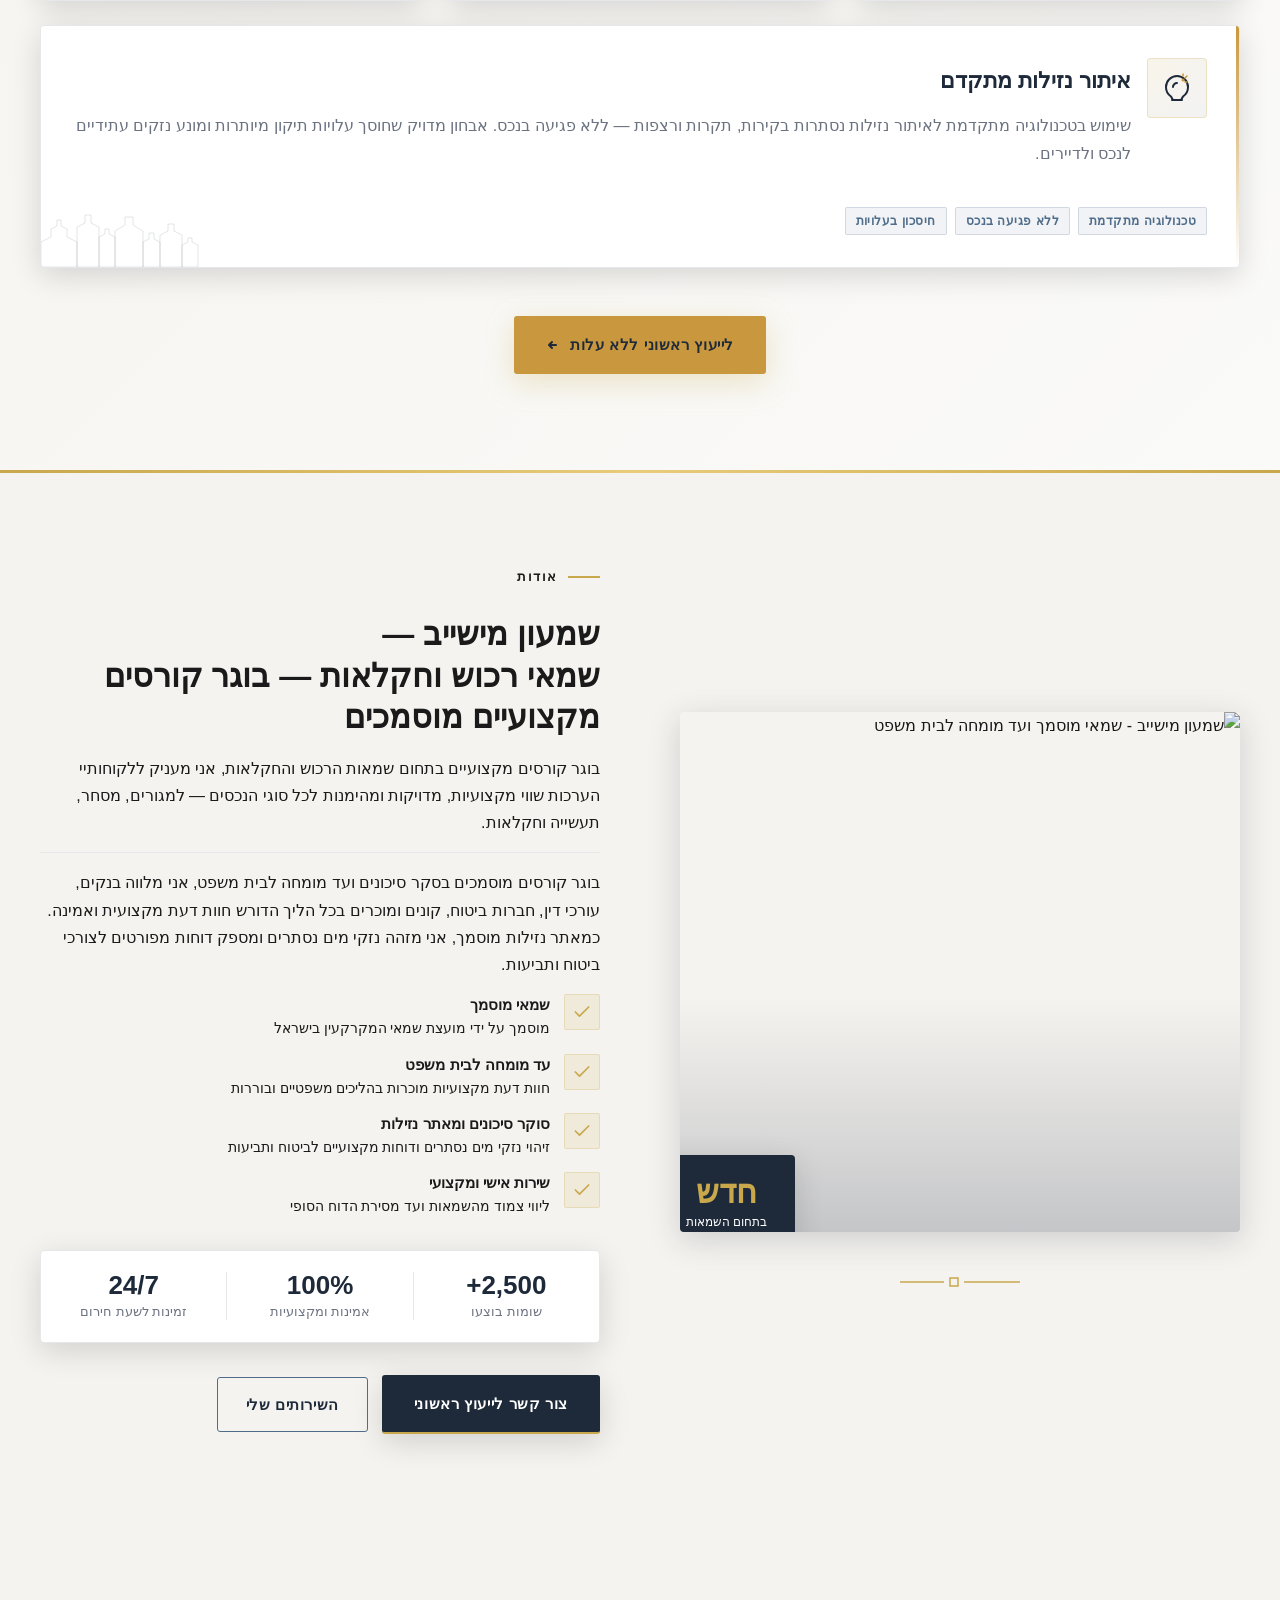
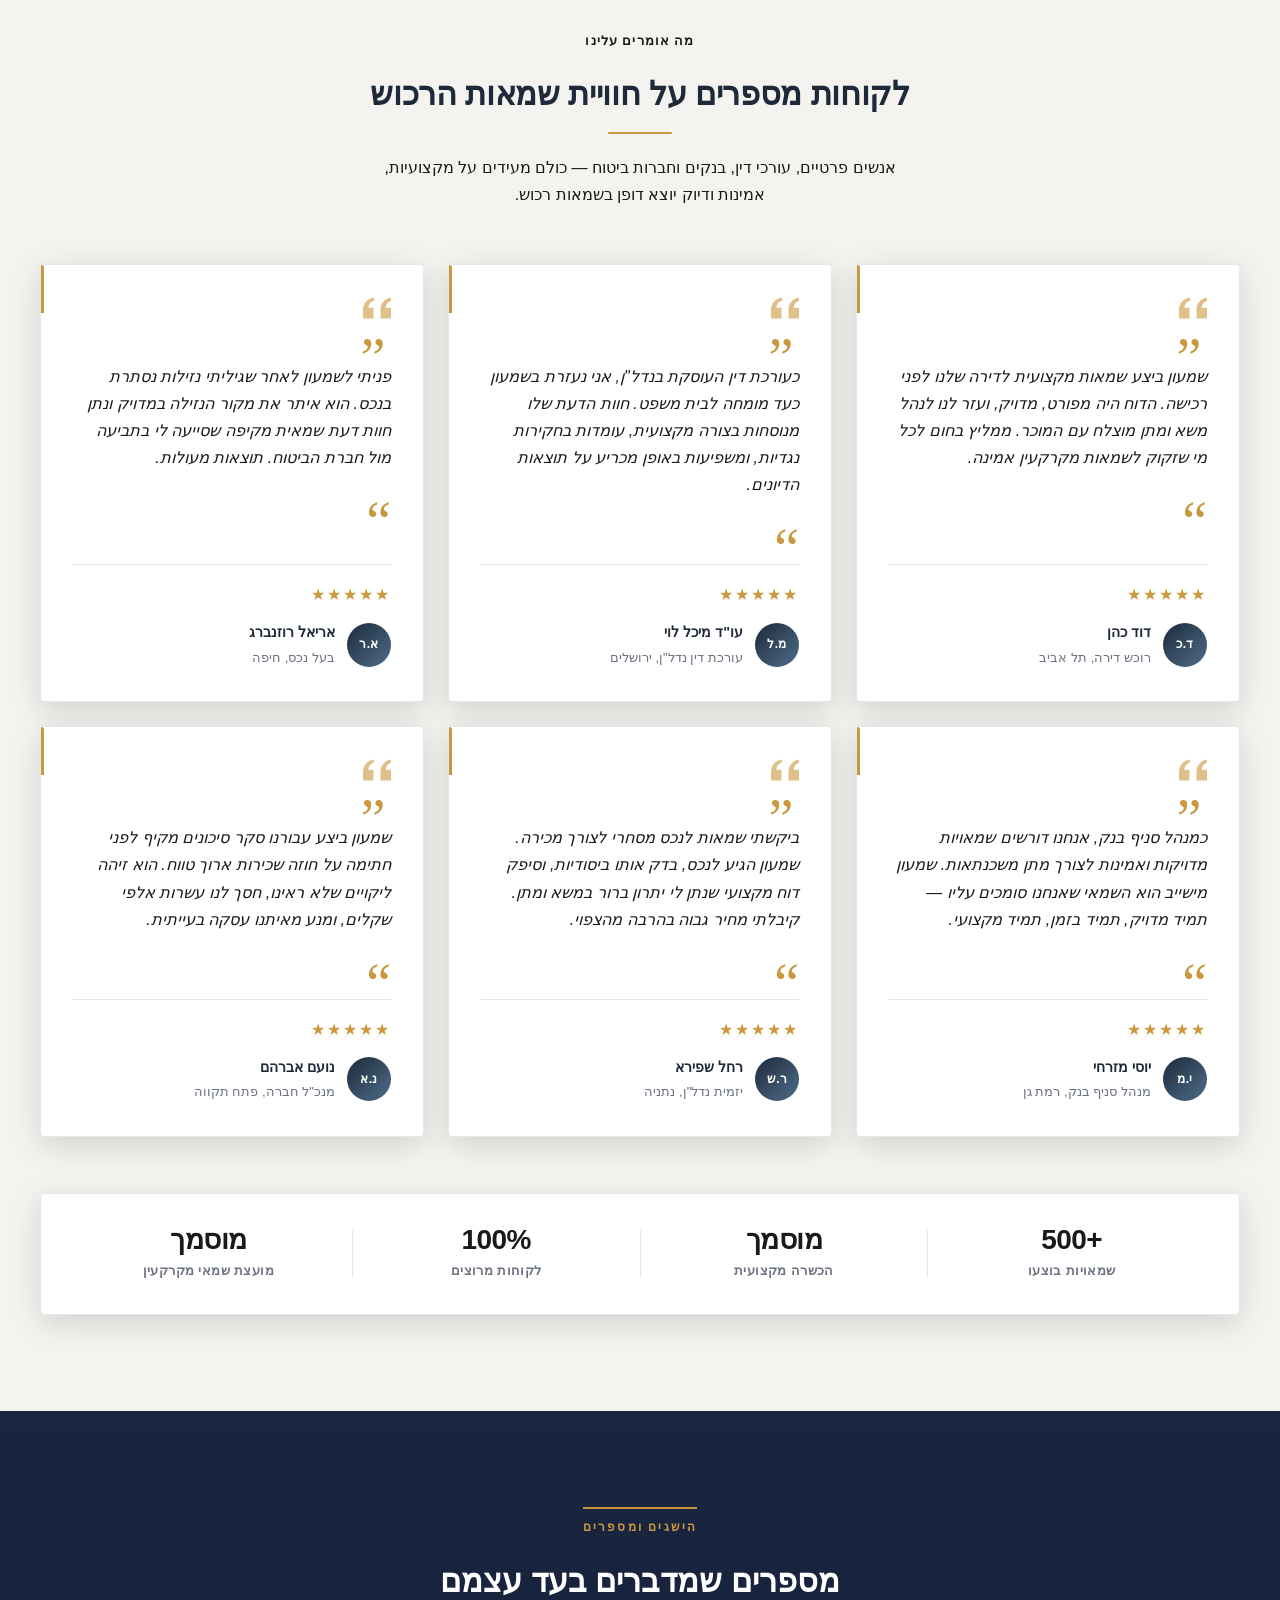
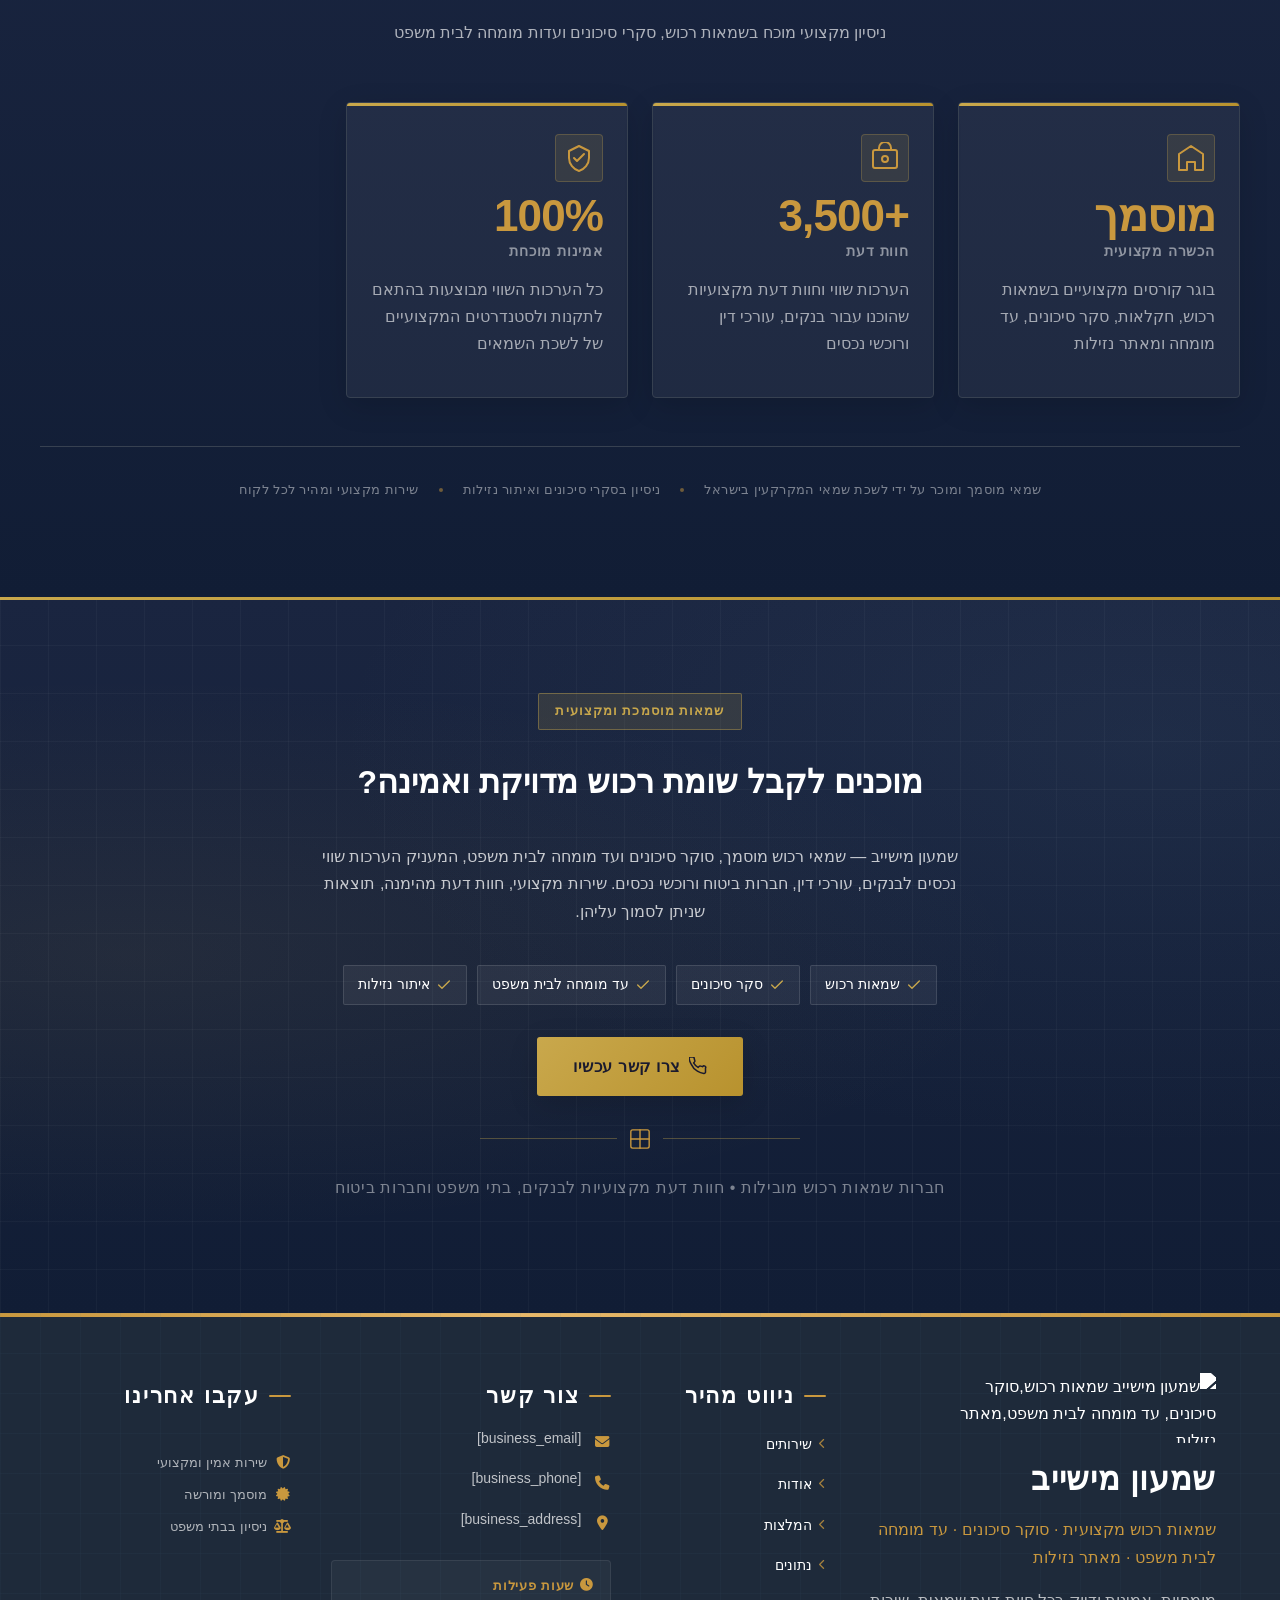
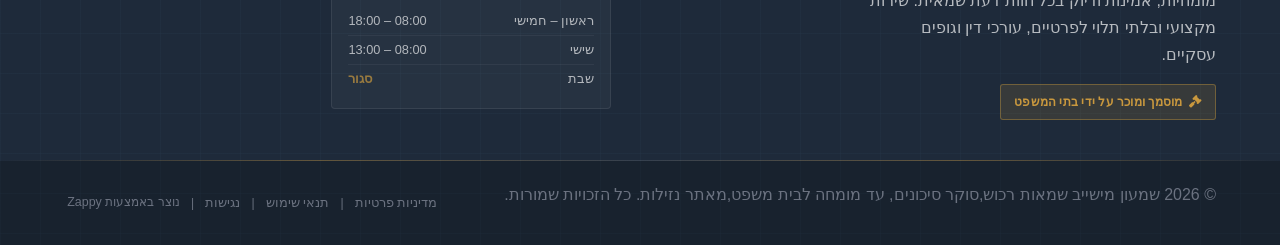
==== commit 30797fae: "Background sync: Progressive GitHub Sync" ====
--- a/index.html
+++ b/index.html
@@ -1187,7 +1187,7 @@
       <span class="index-testimonials-section__eyebrow">מה אומרים עלינו</span>
       <h2 class="index-testimonials-section__title">לקוחות מספרים על חוויית שמאות הרכוש</h2>
       <div class="index-testimonials-section__gold-rule" aria-hidden="true"></div>
-      <p class="index-testimonials-section__subtitle">אנשים פרטיים, עורכי דין, בנקים וחברות ביטוח — כולם מעידים על מקצועיות, אמינות ודיוק יוצא דופן בשמאות מקרקעין.</p>
+      <p class="index-testimonials-section__subtitle">אנשים פרטיים, עורכי דין, בנקים וחברות ביטוח — כולם מעידים על מקצועיות, אמינות ודיוק יוצא דופן בשמאות רכוש.</p>
     </div>
 
     <!-- Testimonials Grid -->
@@ -1403,7 +1403,7 @@
             <span class="index-stat-number">+3,500</span>
             <span class="index-stat-unit">חוות דעת</span>
           </div>
-          <p class="index-stat-desc">הערכות שווי וחוות דעת מקצועיות שהוכנו עבור בנקים, עורכי דין ורוכשי נדל"ן</p>
+          <p class="index-stat-desc">הערכות שווי וחוות דעת מקצועיות שהוכנו עבור בנקים, עורכי דין ורוכשי נכסים</p>
         </div>
       </article>
       <article class="index-stat-card">
@@ -1446,7 +1446,7 @@
     <h2 class="index-cta-heading">מוכנים לקבל שומת רכוש מדויקת ואמינה?</h2>
 
     <p class="index-cta-subtext">
-      שמעון מישייב — שמאי רכוש מוסמך, סוקר סיכונים ועד מומחה לבית משפט, עם ניסיון רב בהערכת שווי נכסים לבנקים, עורכי דין, חברות ביטוח ורוכשי נדל"ן. שירות מקצועי, חוות דעת מהימנה, תוצאות שניתן לסמוך עליהן.
+      שמעון מישייב — שמאי רכוש מוסמך, סוקר סיכונים ועד מומחה לבית משפט, המעניק הערכות שווי נכסים לבנקים, עורכי דין, חברות ביטוח ורוכשי נכסים. שירות מקצועי, חוות דעת מהימנה, תוצאות שניתן לסמוך עליהן.
     </p>
 
     <div class="index-cta-services-row">
@@ -1508,10 +1508,10 @@
       <div class="footer-col footer-col--links">
         <h3 class="footer-heading"><span class="footer-heading-line"></span>ניווט מהיר</h3>
         <ul class="footer-nav-list">
-          <li><a href="#features" class="footer-nav-link"><i class="fas fa-chevron-left footer-nav-icon"></i>Features</a></li>
-          <li><a href="#about" class="footer-nav-link"><i class="fas fa-chevron-left footer-nav-icon"></i>About</a></li>
-          <li><a href="#testimonials" class="footer-nav-link"><i class="fas fa-chevron-left footer-nav-icon"></i>Testimonials</a></li>
-          <li><a href="#stats" class="footer-nav-link"><i class="fas fa-chevron-left footer-nav-icon"></i>Stats</a></li>
+          <li><a href="#features" class="footer-nav-link"><i class="fas fa-chevron-left footer-nav-icon"></i>שירותים</a></li>
+          <li><a href="#about" class="footer-nav-link"><i class="fas fa-chevron-left footer-nav-icon"></i>אודות</a></li>
+          <li><a href="#testimonials" class="footer-nav-link"><i class="fas fa-chevron-left footer-nav-icon"></i>המלצות</a></li>
+          <li><a href="#stats" class="footer-nav-link"><i class="fas fa-chevron-left footer-nav-icon"></i>נתונים</a></li>
         </ul>
       </div>
 
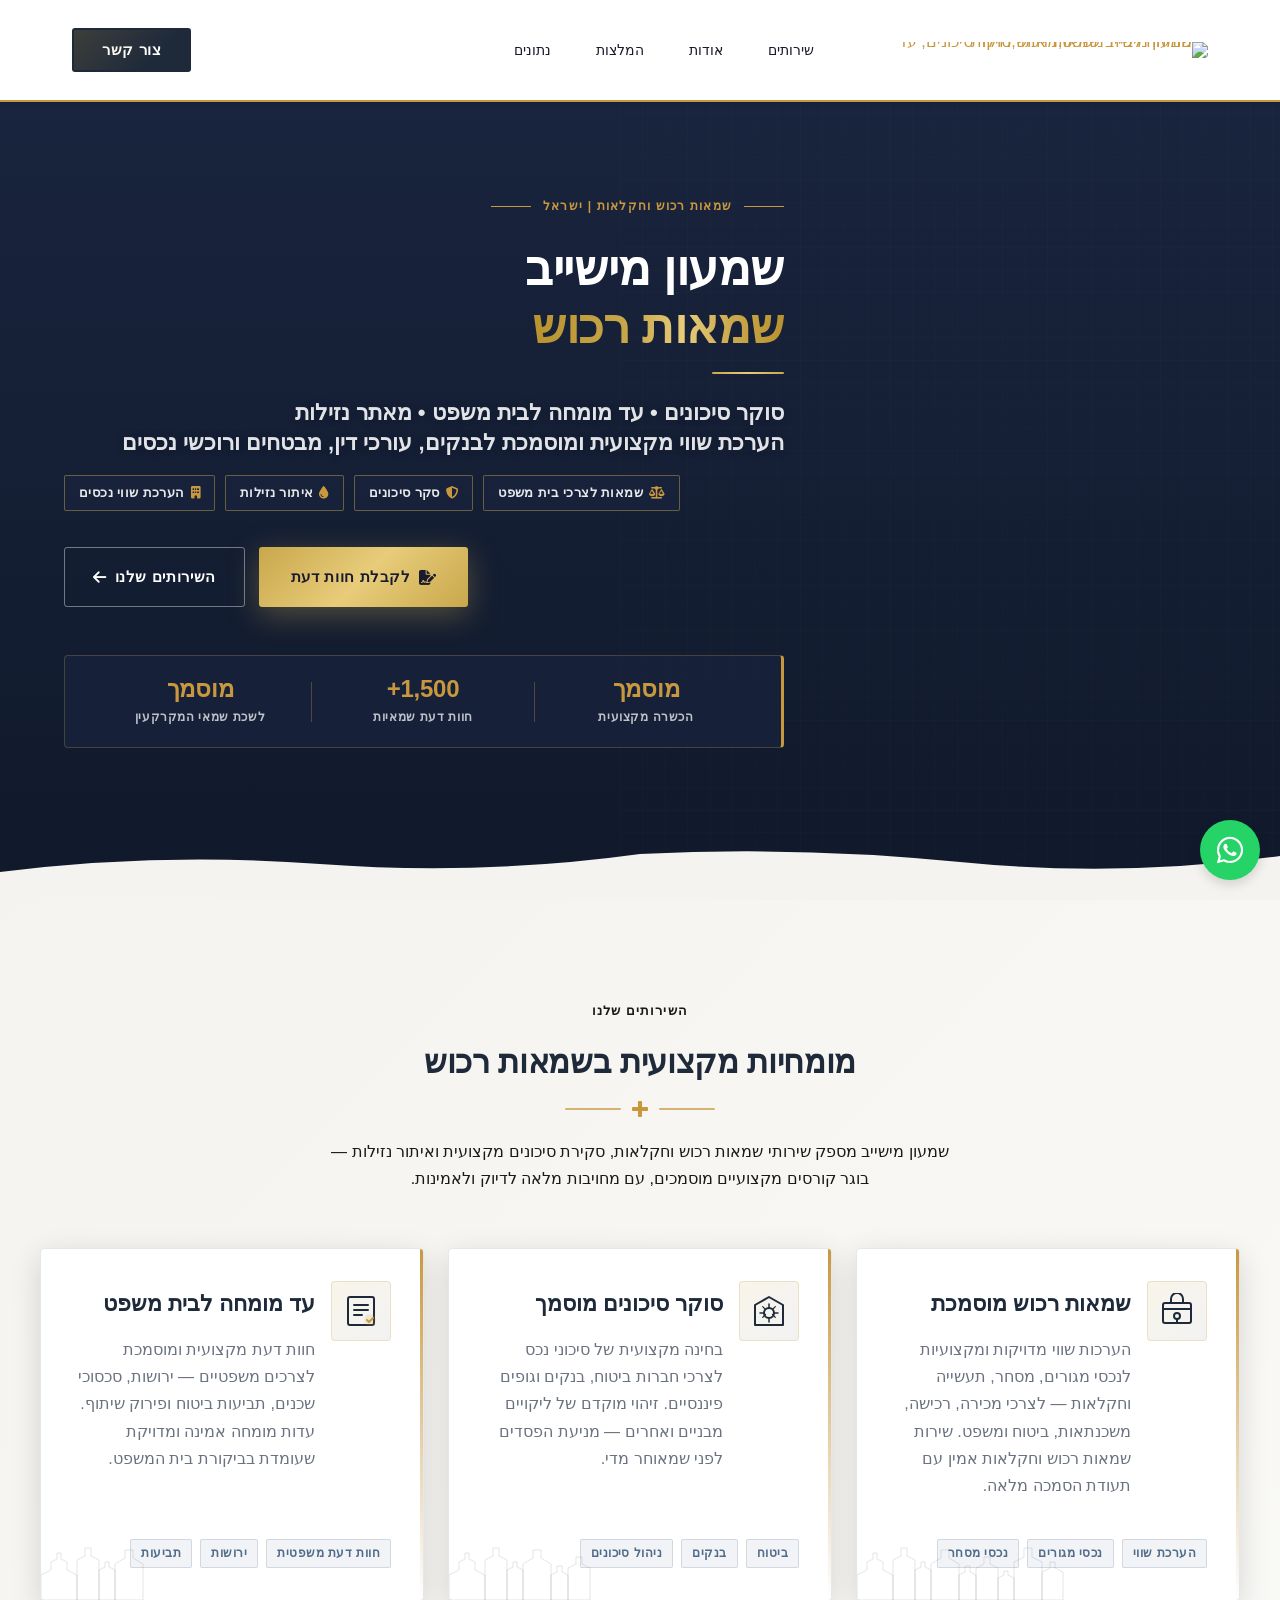
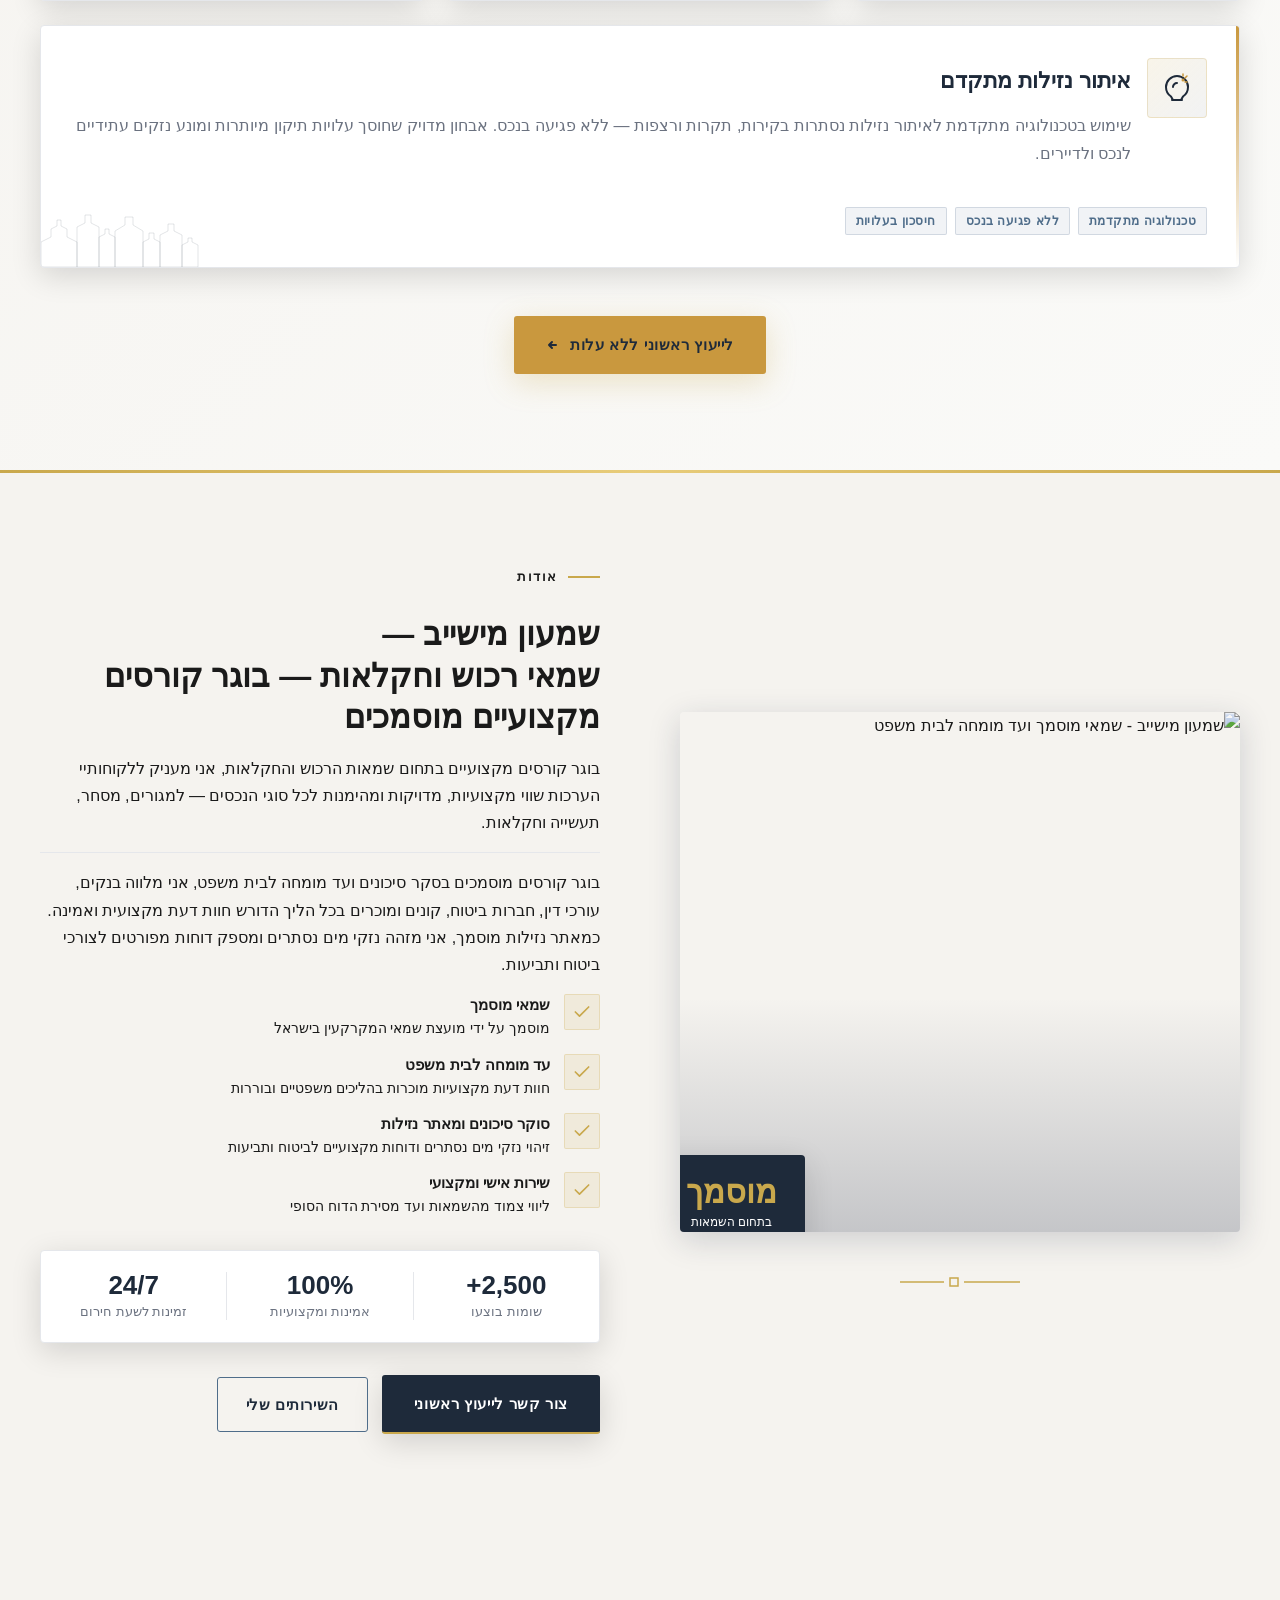
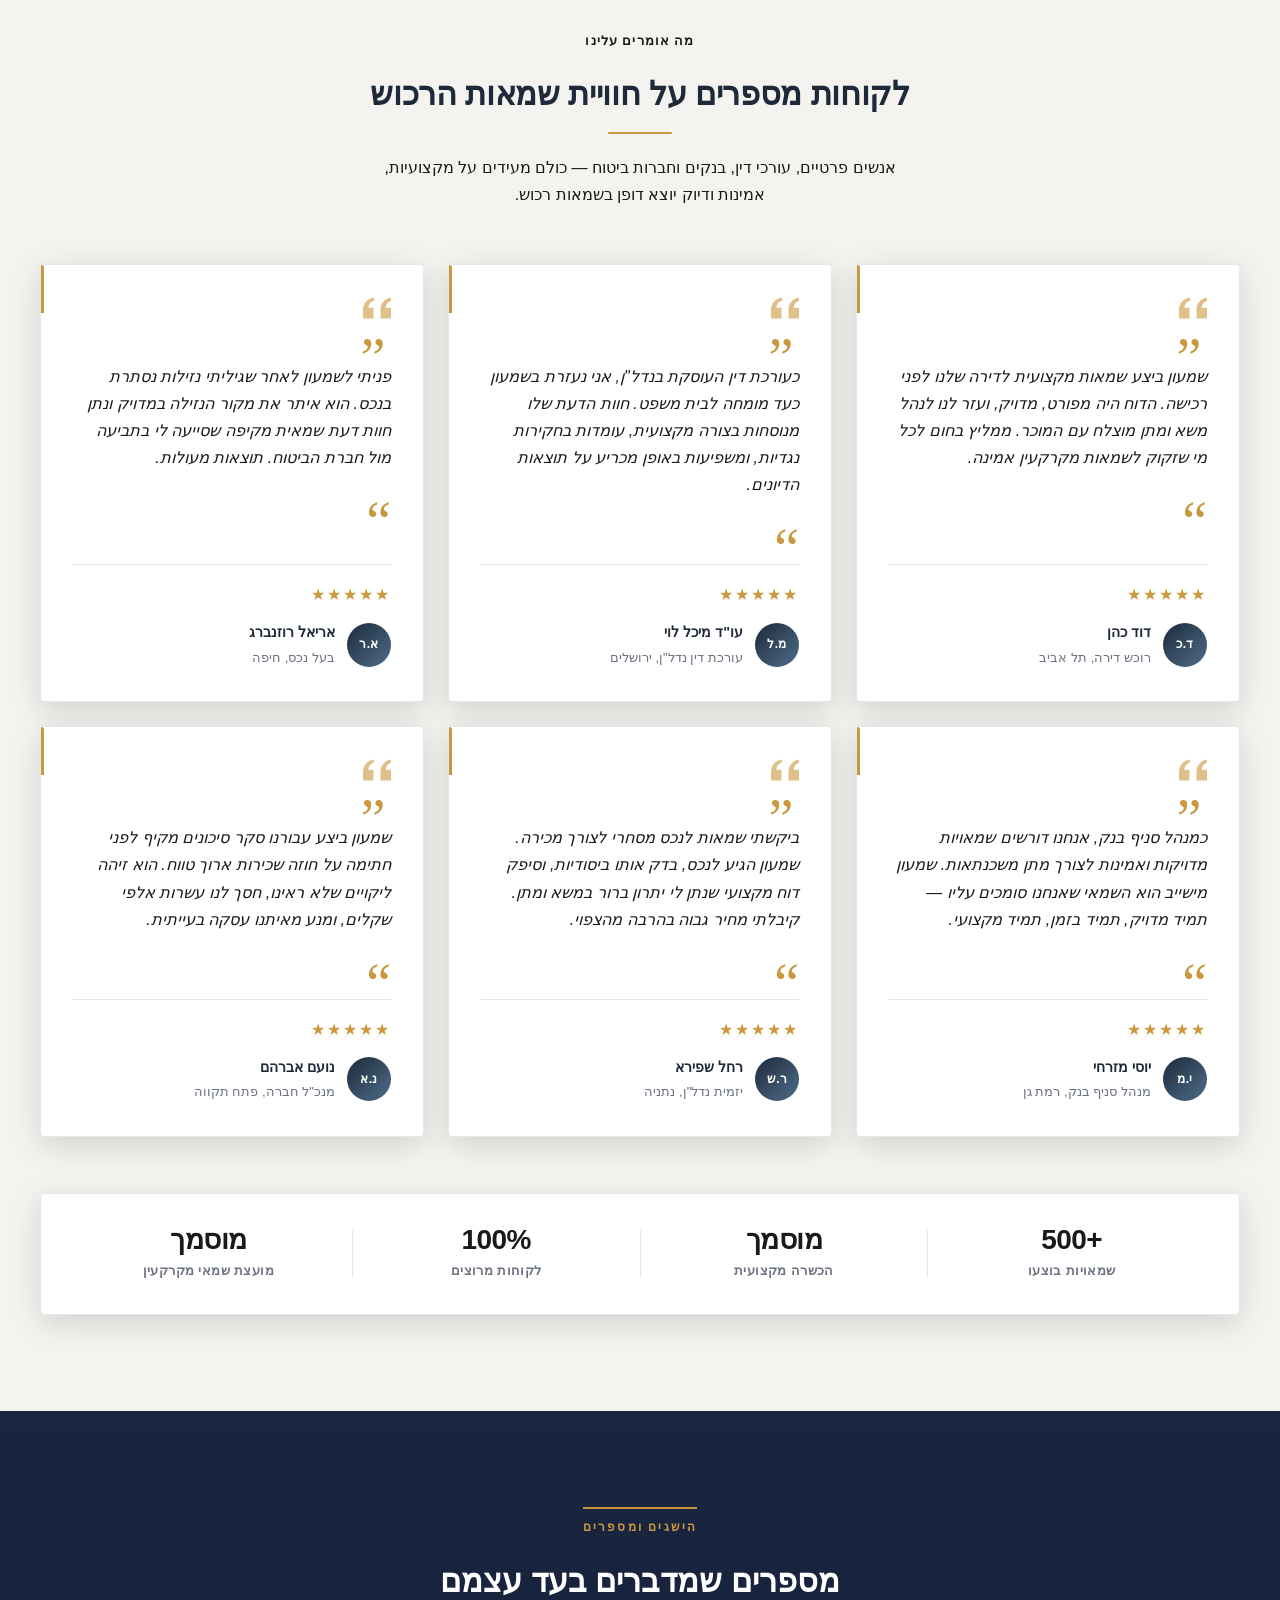
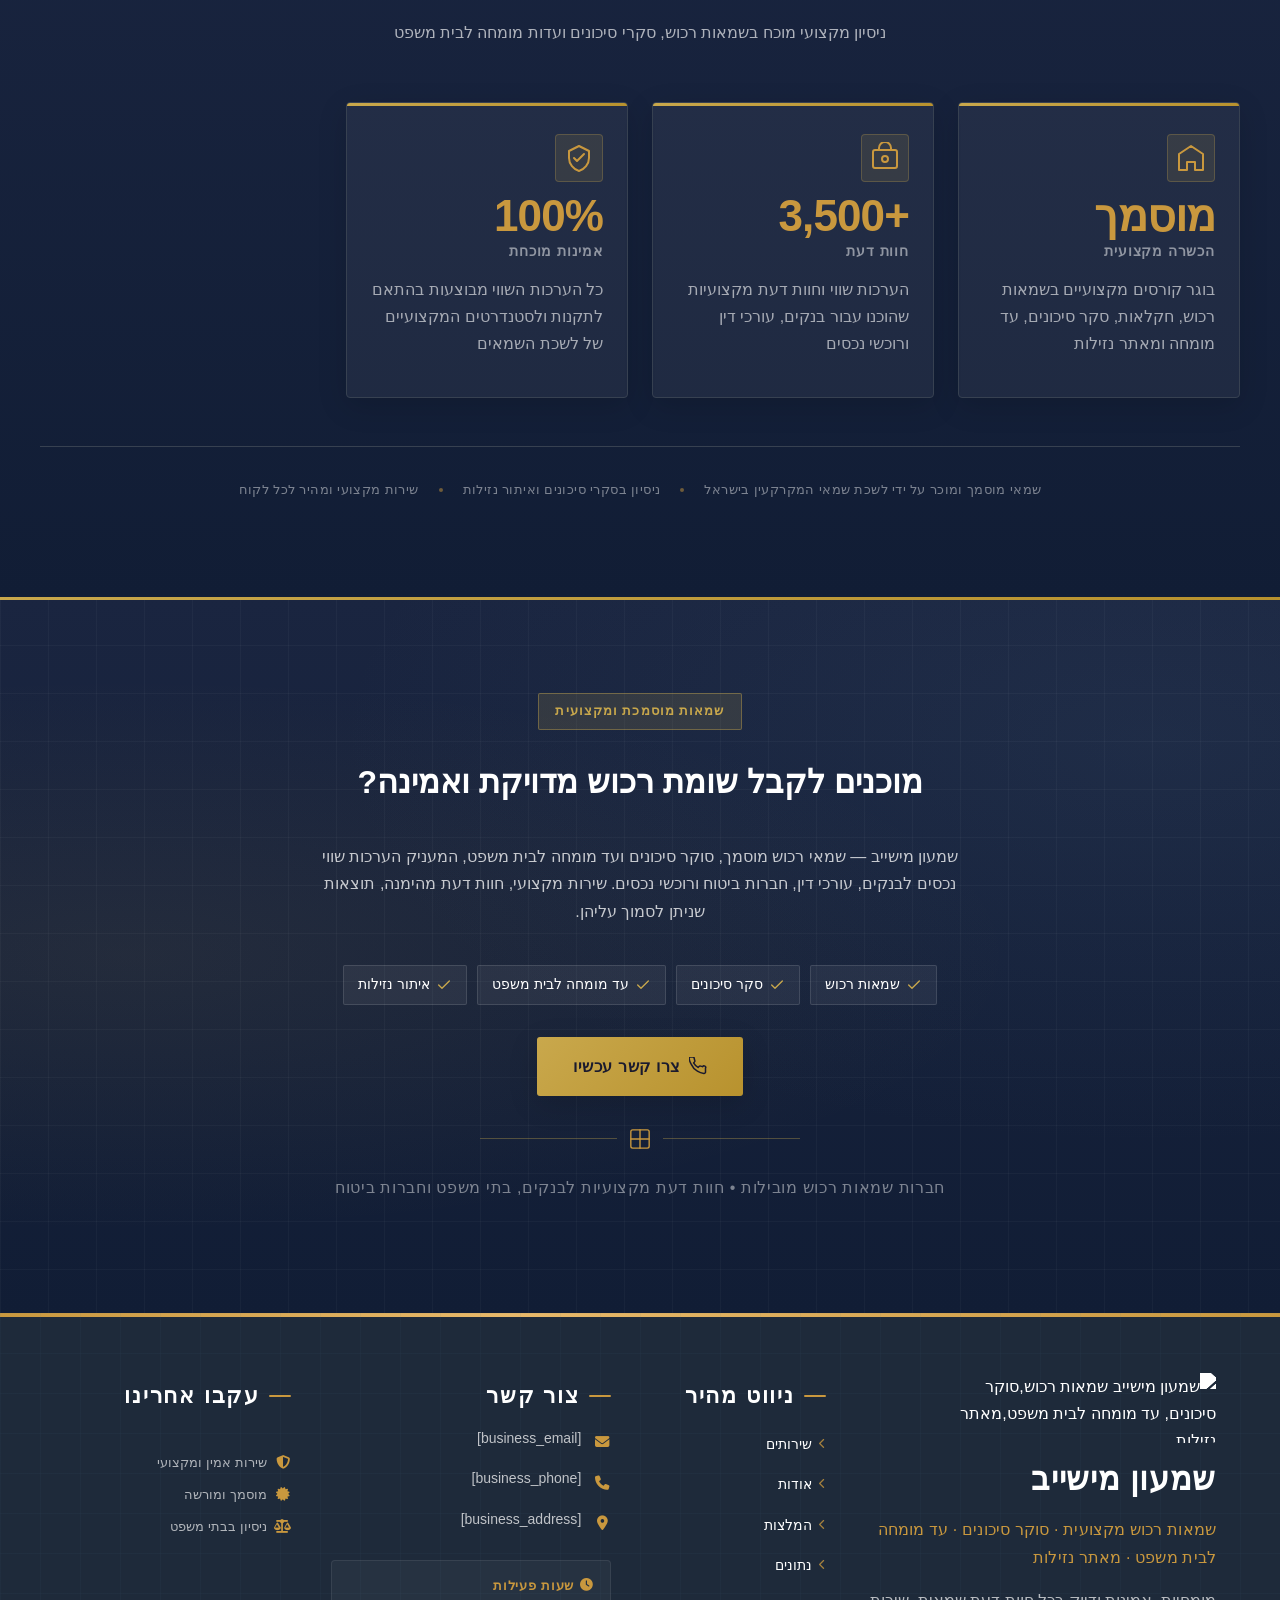
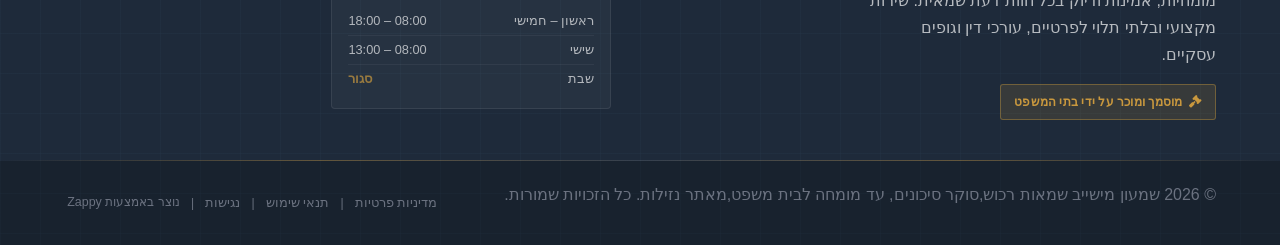
==== commit 2037fbb1: "Background sync: Progressive GitHub Sync" ====
--- a/index.html
+++ b/index.html
@@ -878,7 +878,7 @@
       <!-- Trust Bar -->
       <div class="index-hero-trust">
         <div class="index-hero-trust-item">
-          <span class="index-hero-trust-num">חדש</span>
+          <span class="index-hero-trust-num">מוסמך</span>
           <span class="index-hero-trust-desc">הכשרה מקצועית</span>
         </div>
         <div class="index-hero-trust-sep" aria-hidden="true"></div>
@@ -1085,7 +1085,7 @@
         <div class="index-about-img-overlay" aria-hidden="true"></div>
         <!-- Floating credential badge -->
         <div class="index-about-credential-badge">
-          <span class="index-about-badge-number">חדש</span>
+          <span class="index-about-badge-number">מוסמך</span>
           <span class="index-about-badge-label">בתחום השמאות</span>
         </div>
       </div>
